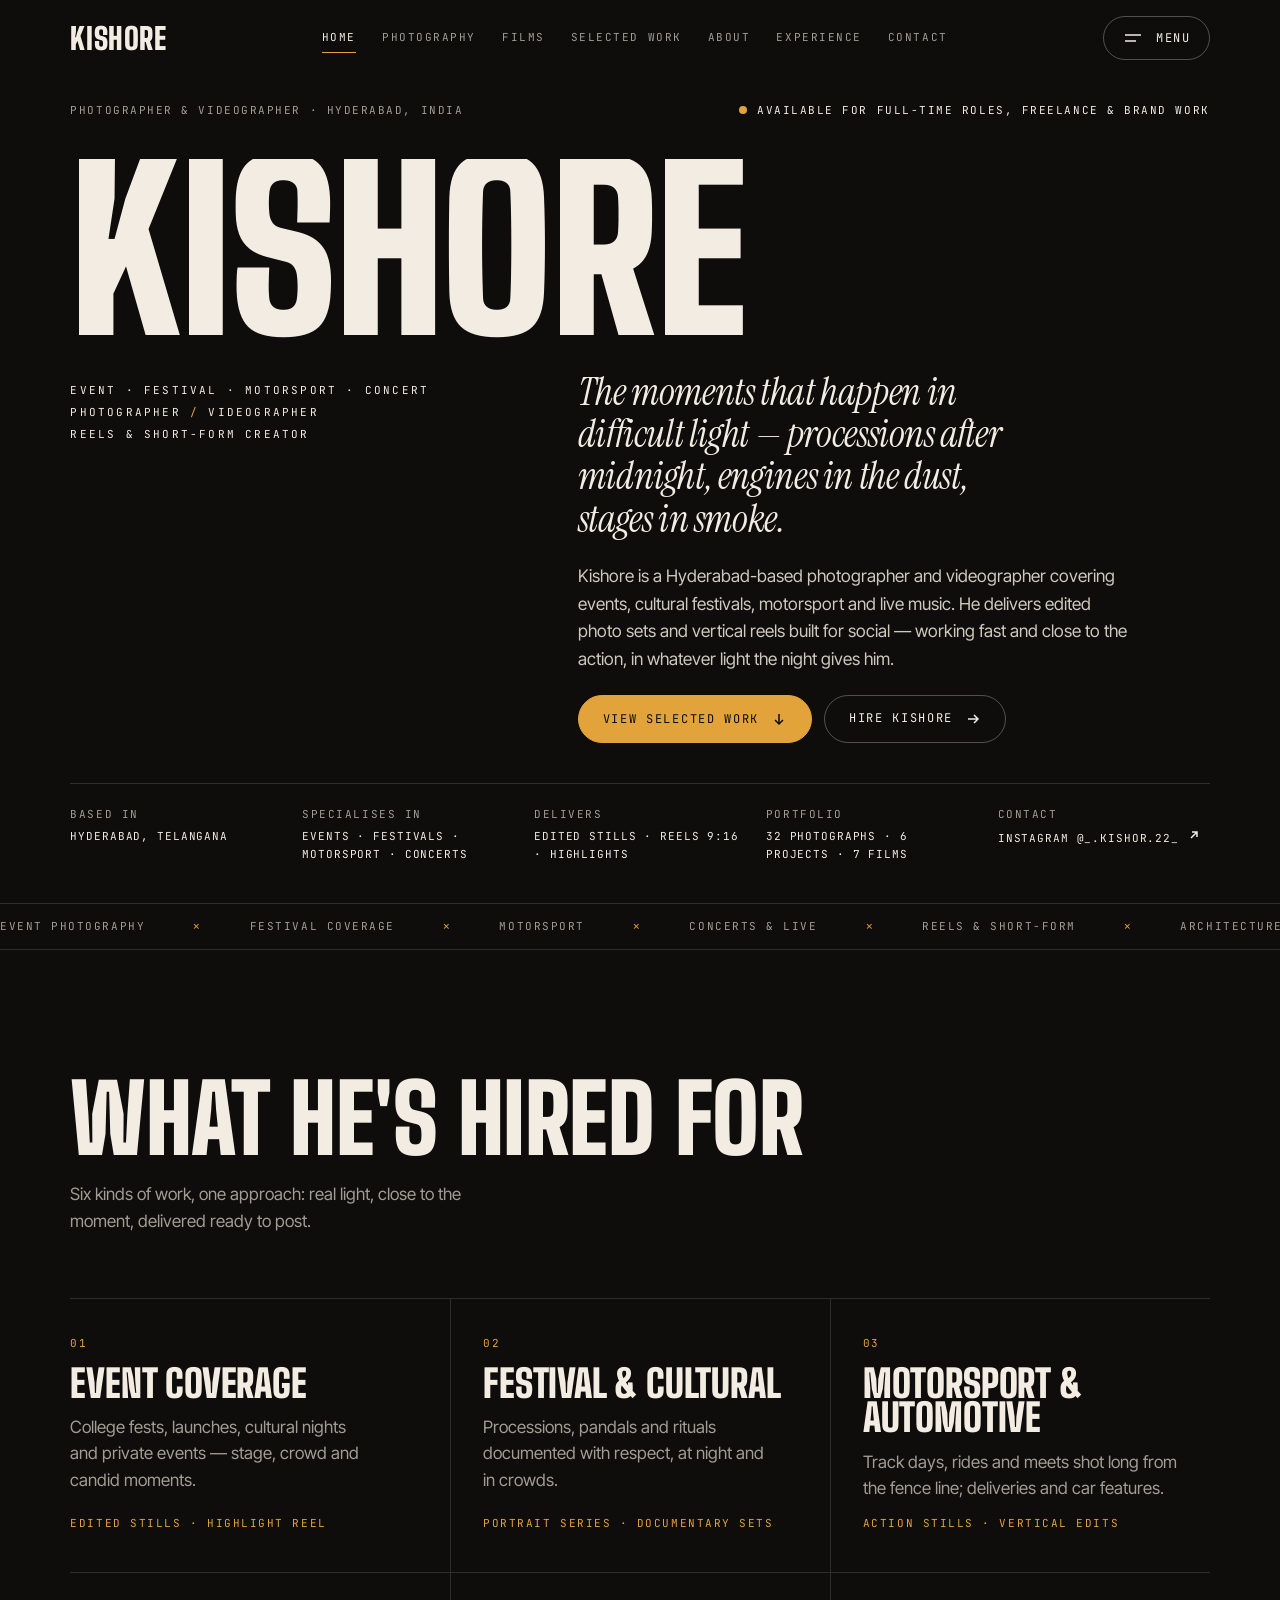
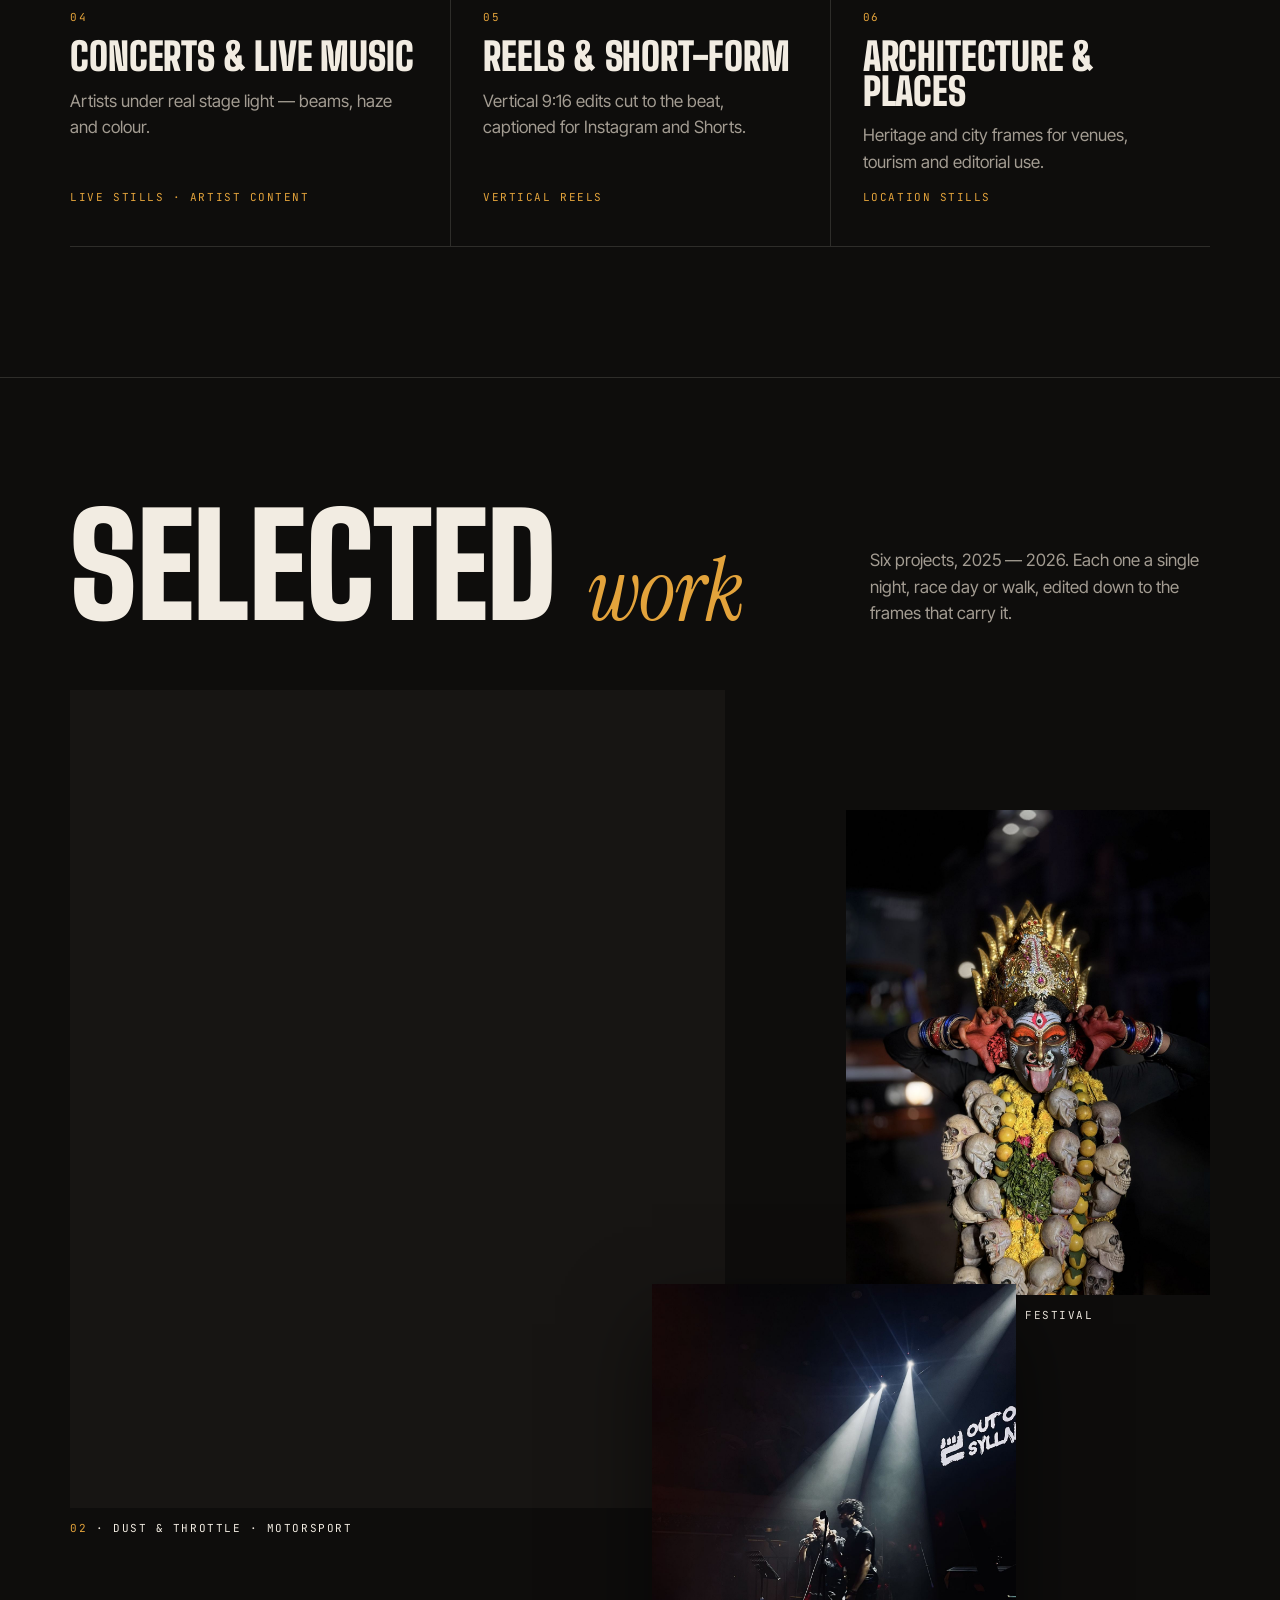
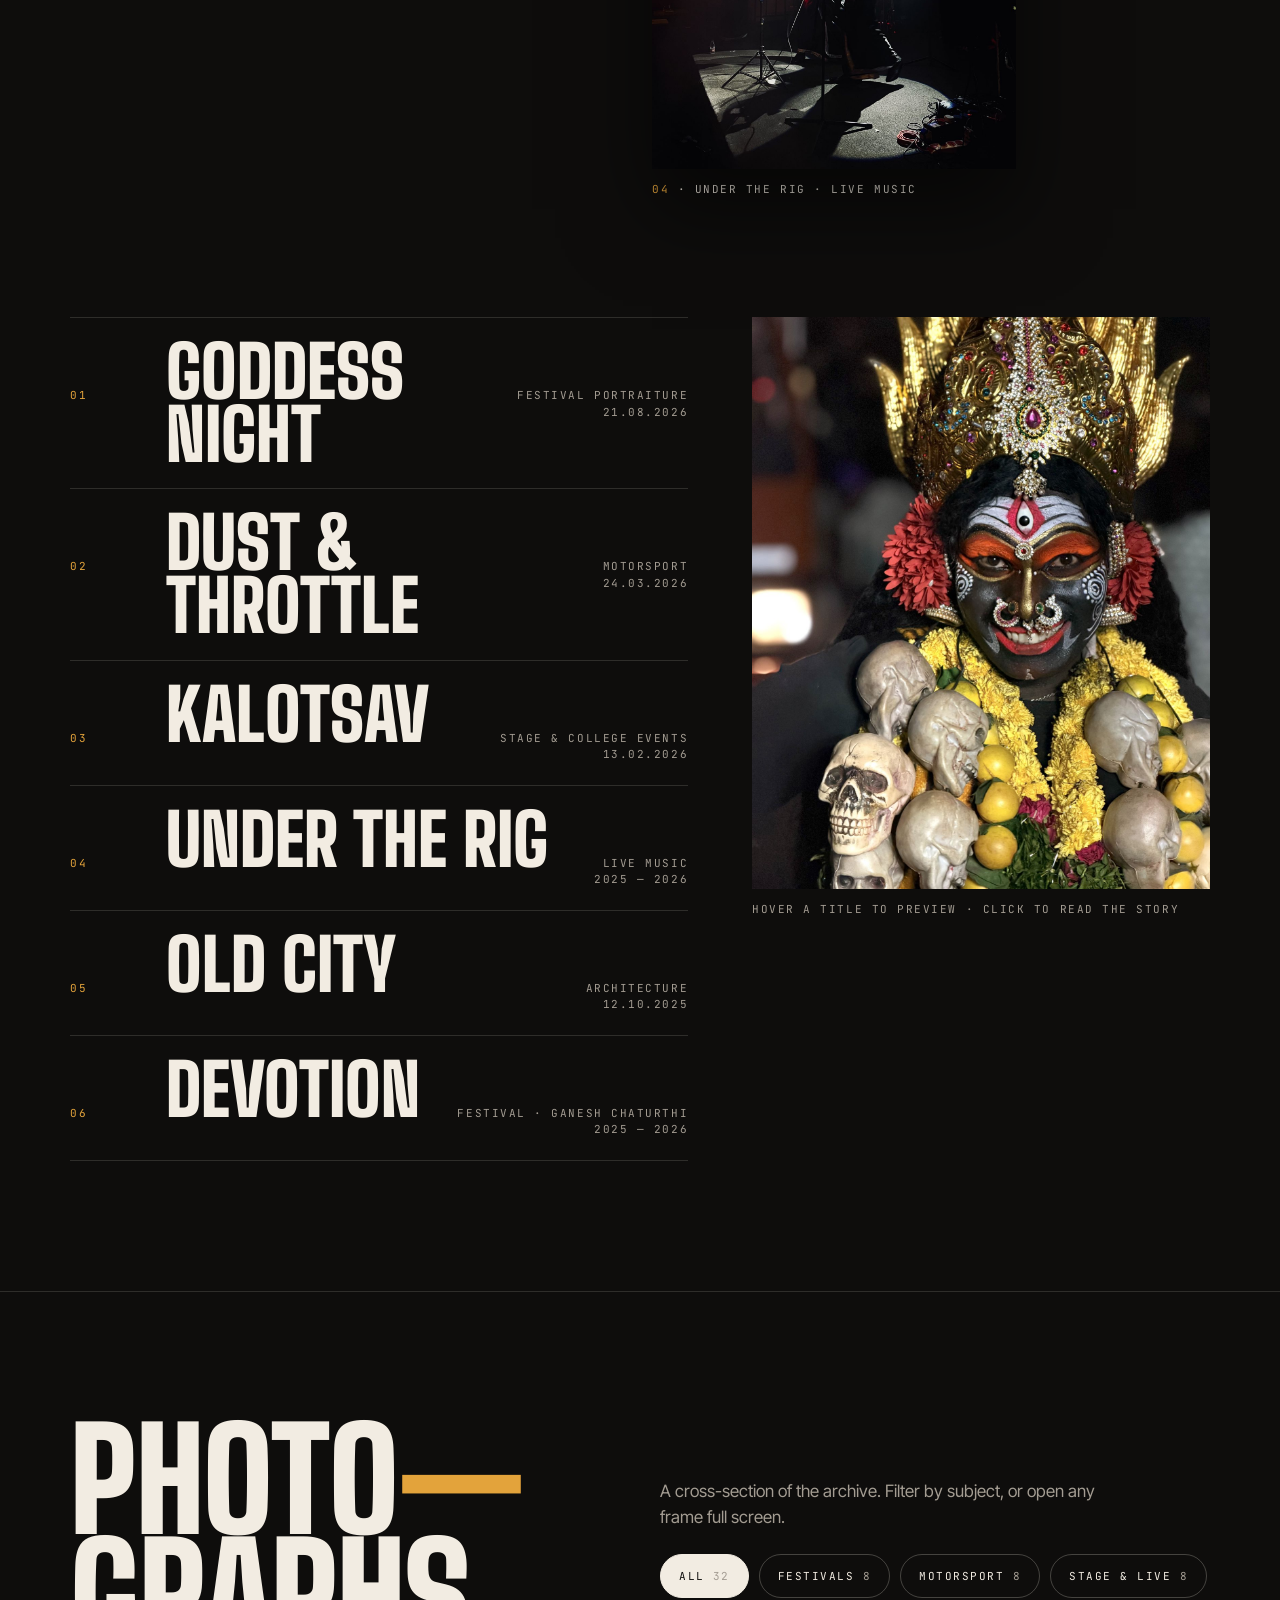
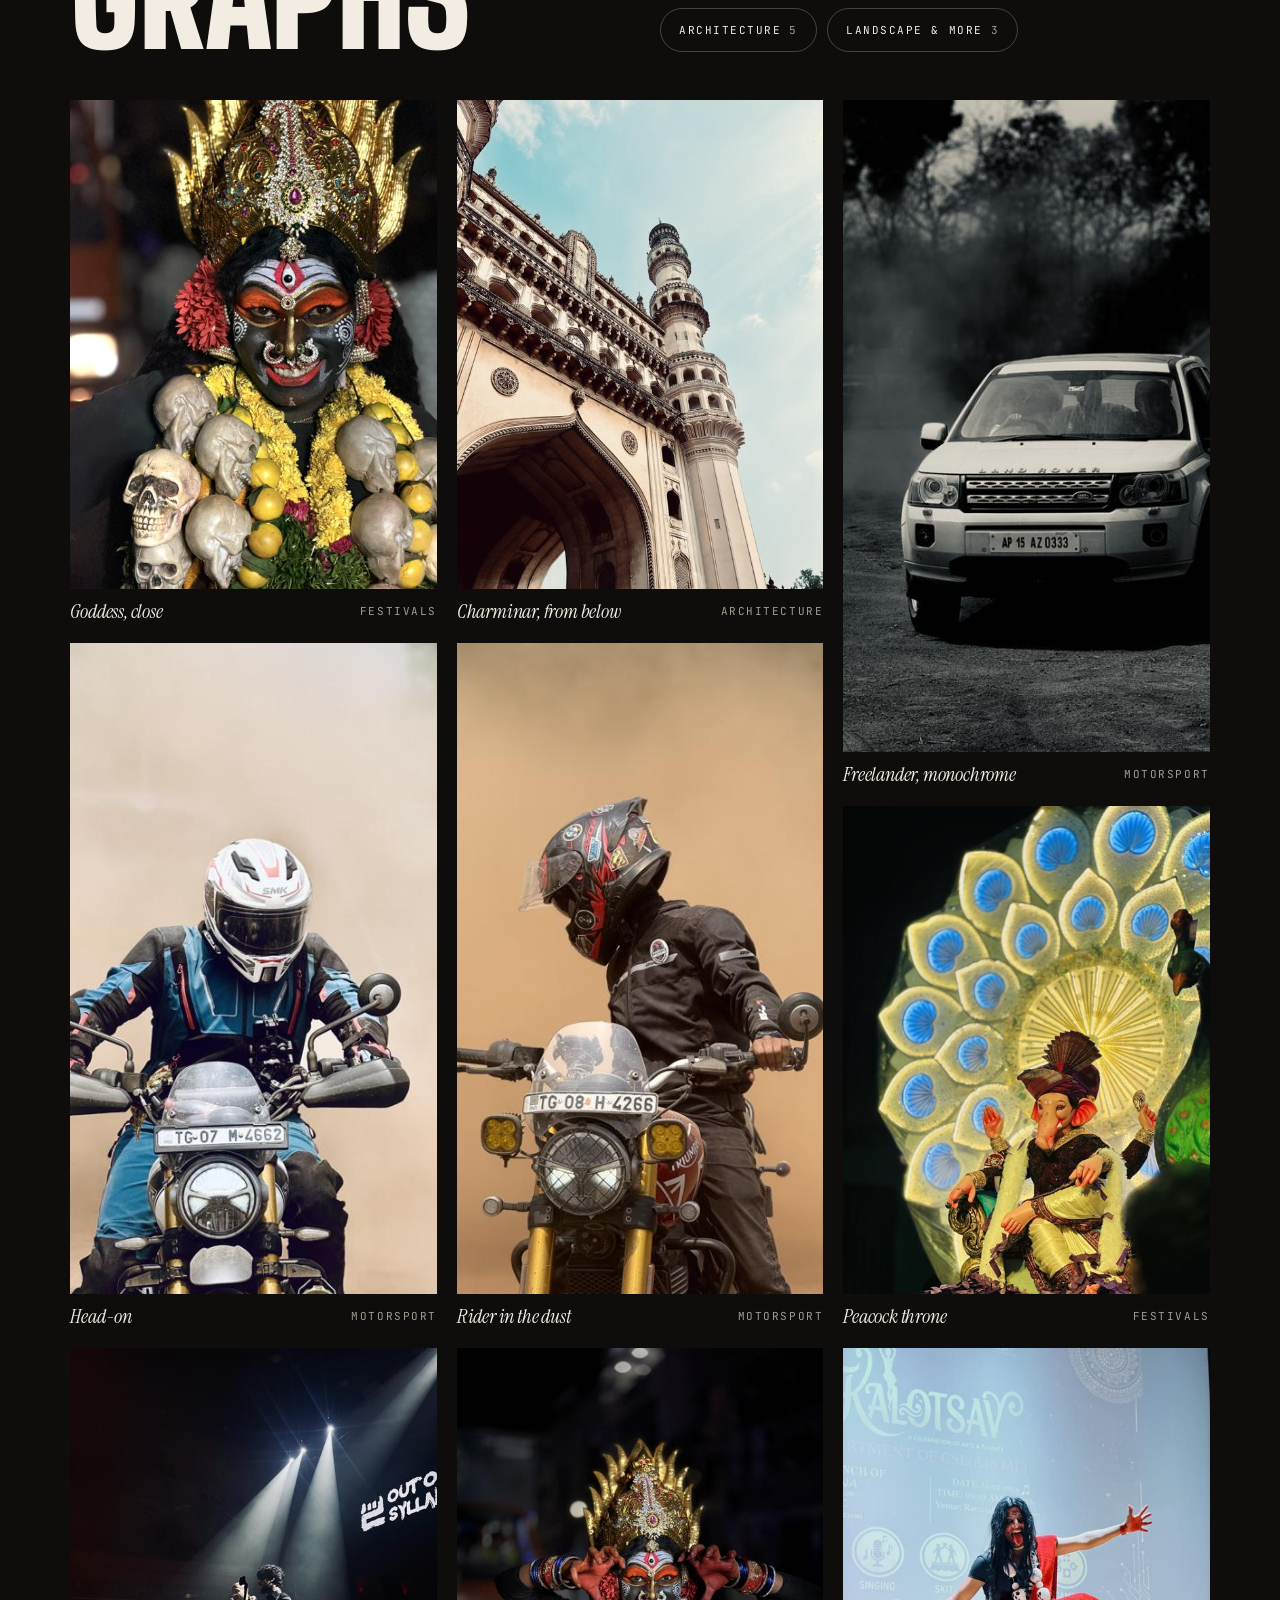
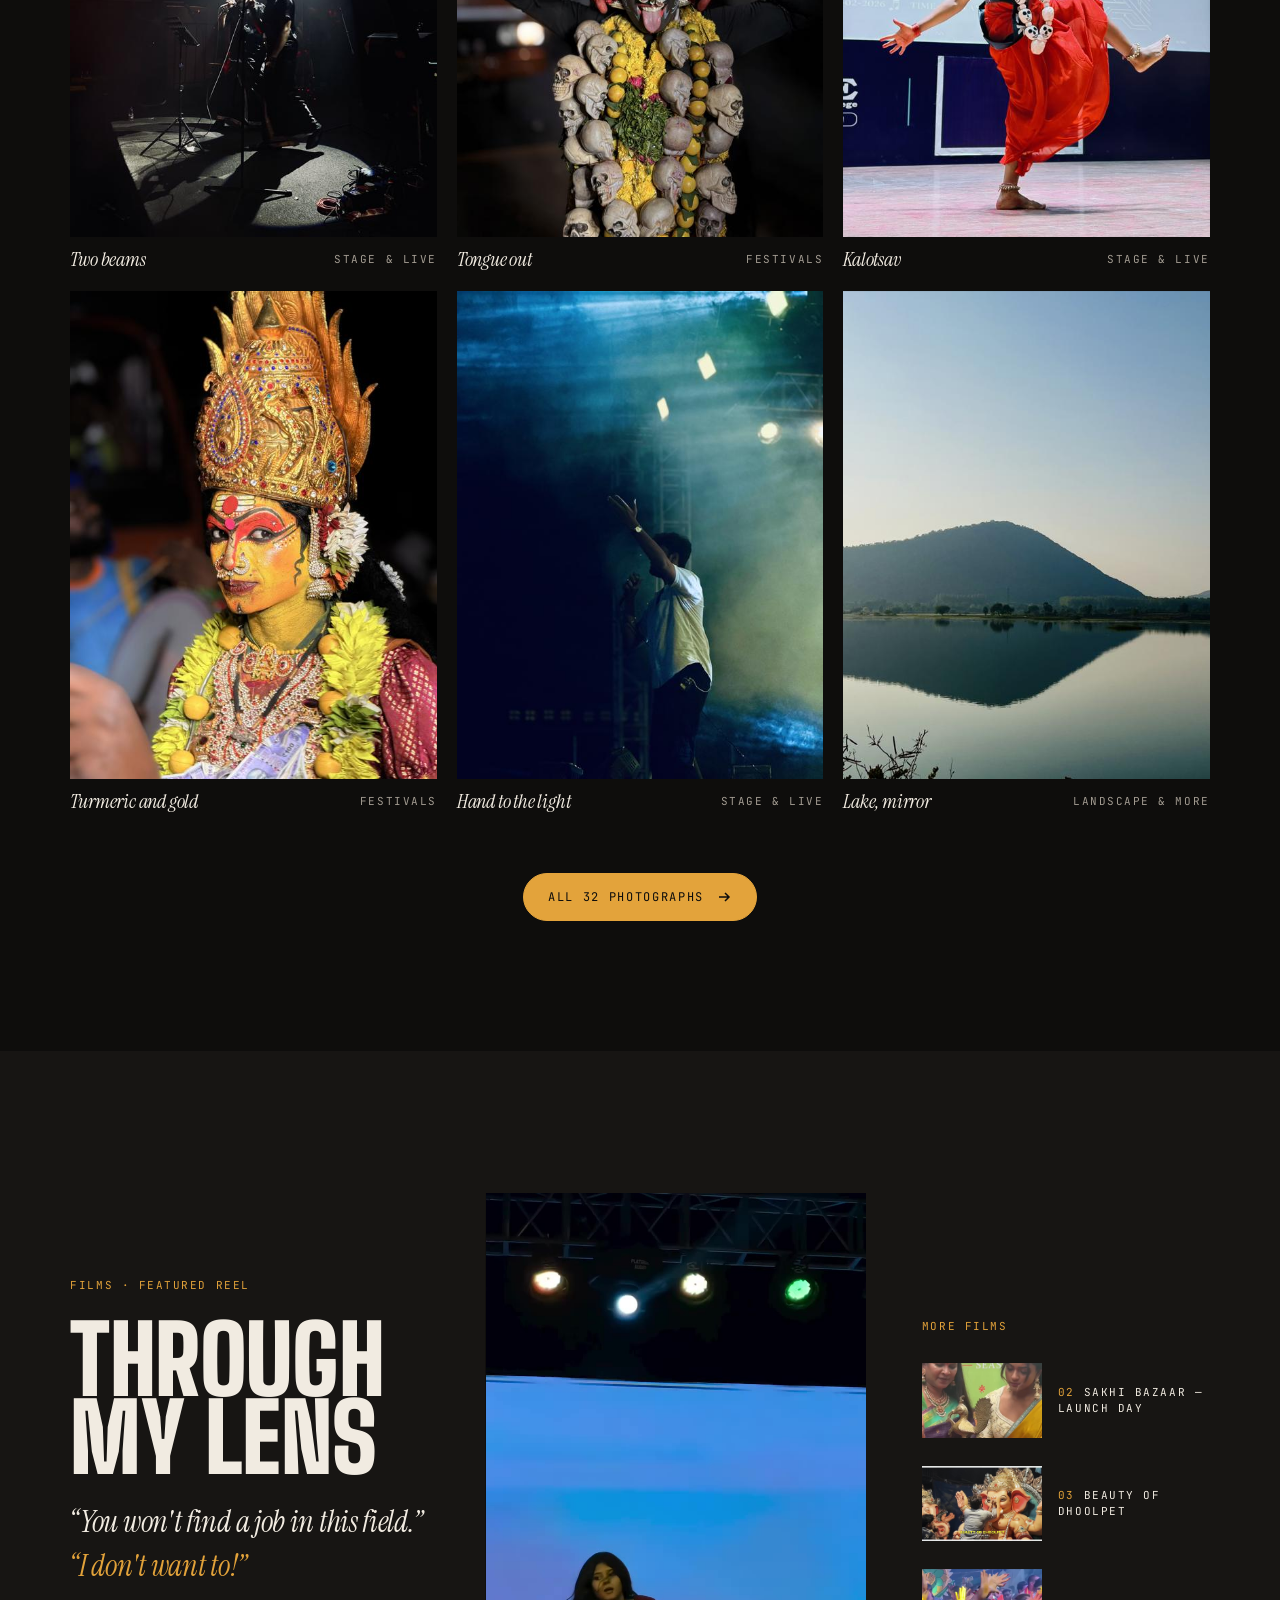
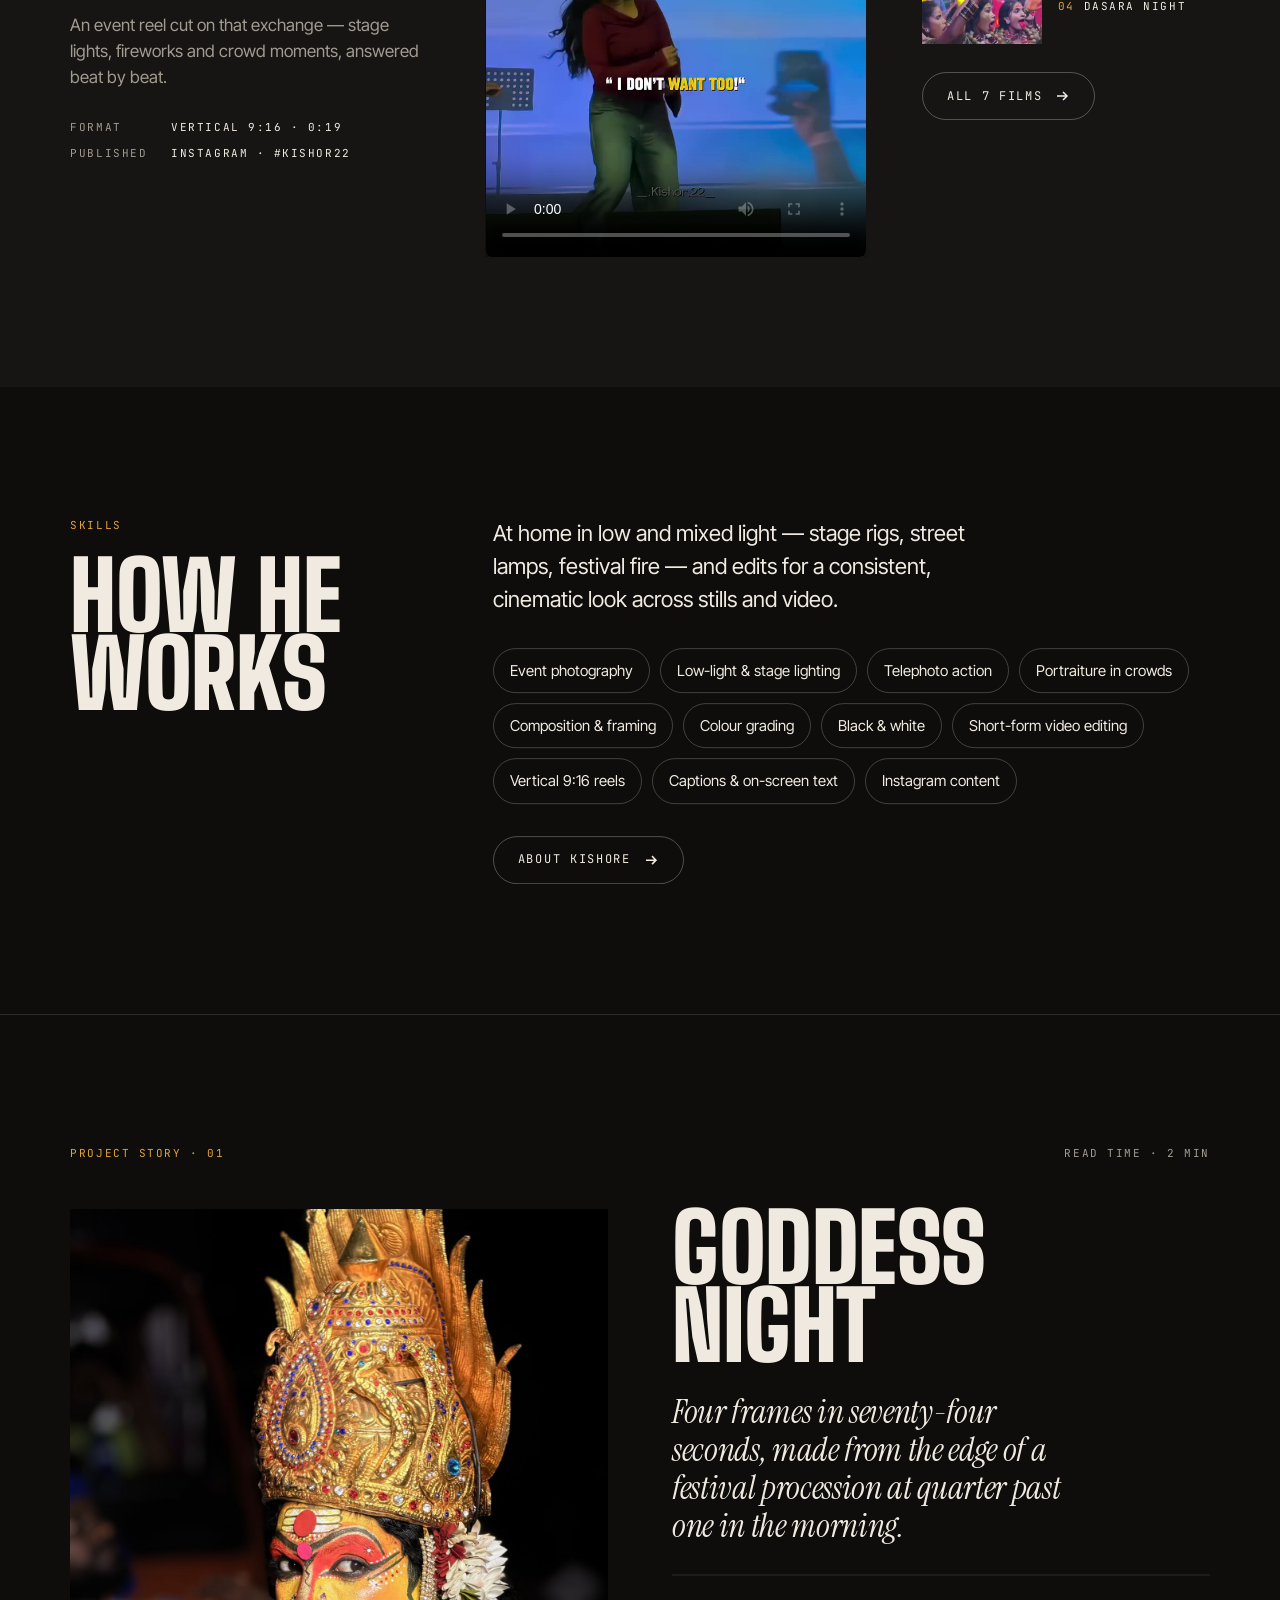
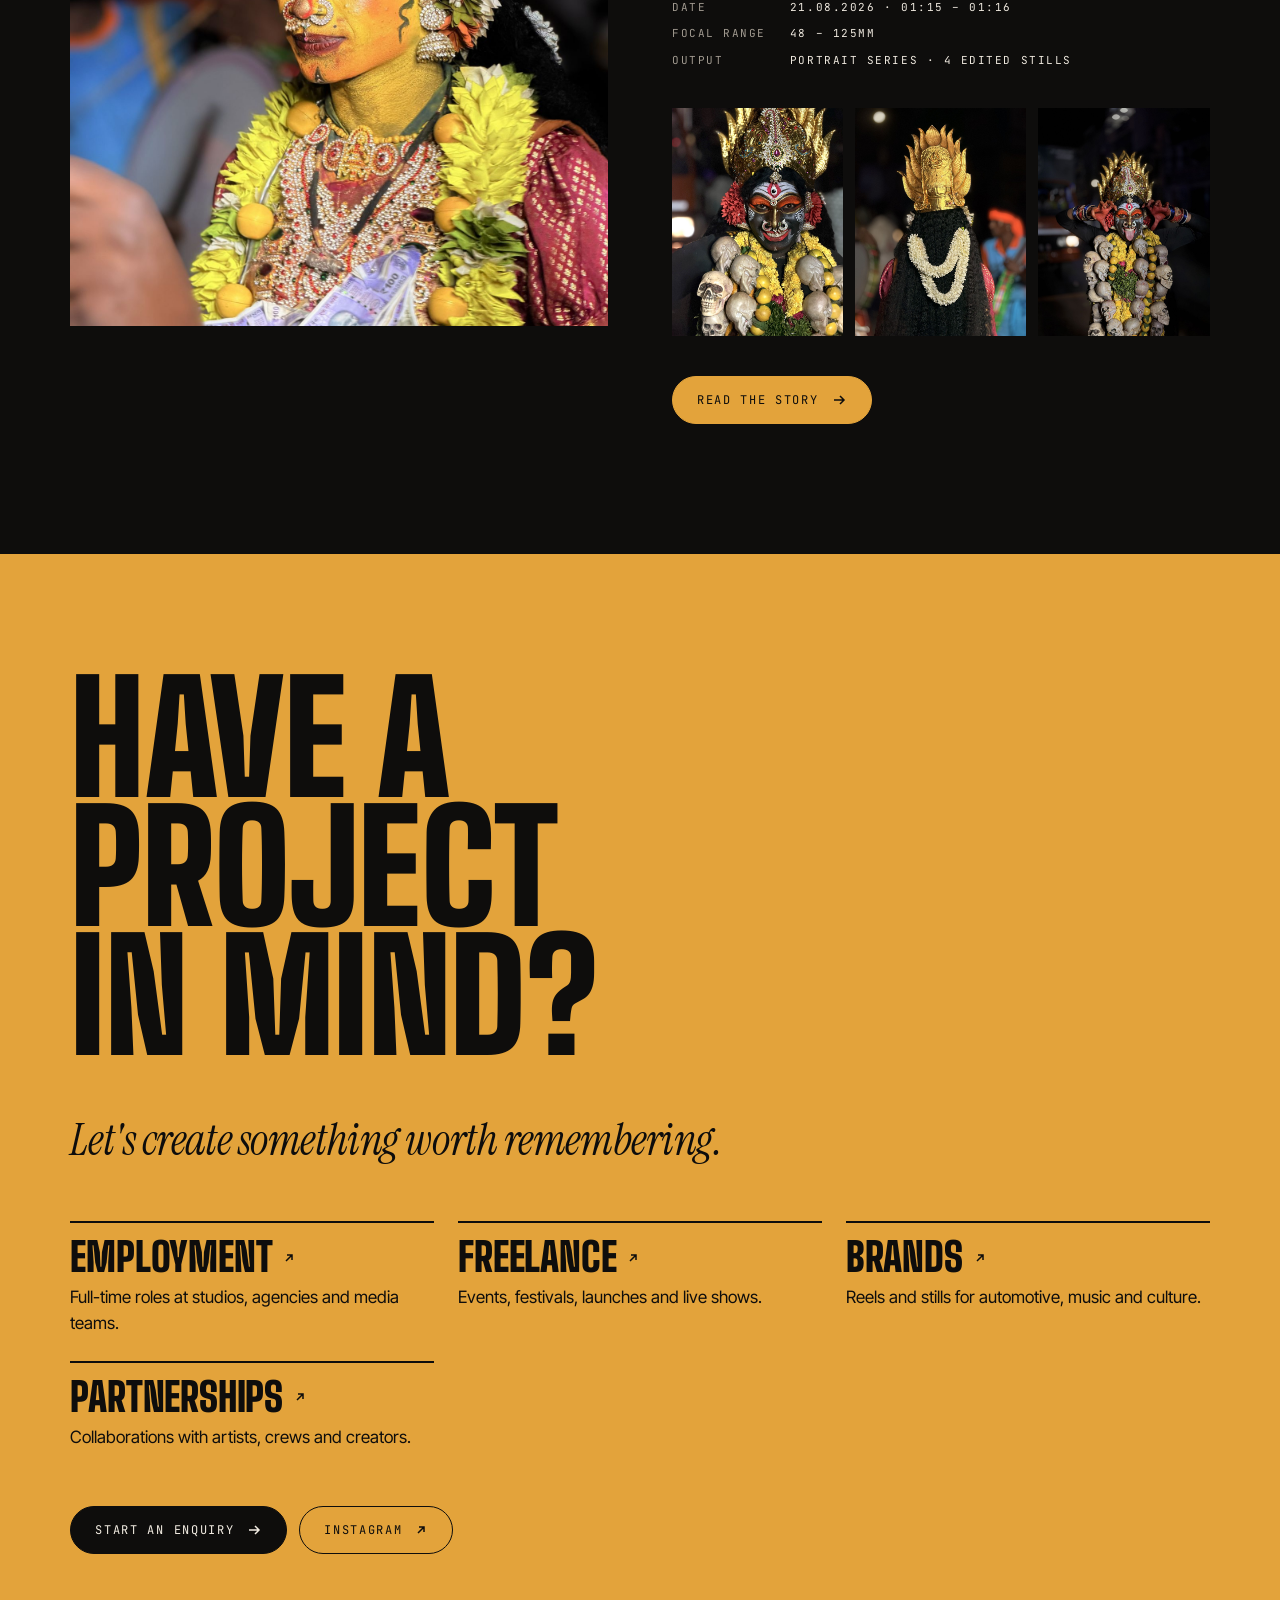
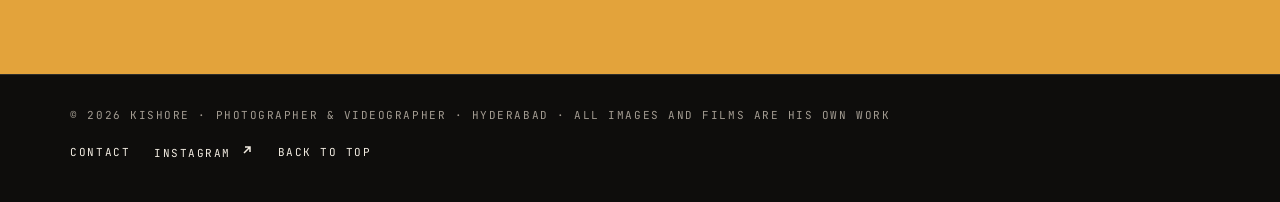
==== index.html @ fca8dc03 "Kishore portfolio site Co-Authored-By: Claude Opus 5.5 <noreply@anthropic.com> Claude-Session: https" ====
<!DOCTYPE html>
<html lang="en">
<head>
<meta charset="utf-8">
<meta name="viewport" content="width=device-width, initial-scale=1">
<title>Kishore — Photographer &amp; Videographer, Hyderabad</title>
<meta name="description" content="Kishore — Hyderabad-based photographer and videographer. Event, festival, motorsport and concert photography; reels and short-form video. Available for full-time roles, freelance and brand work.">
<meta name="keywords" content="Kishore, photographer, videographer, Hyderabad, event photographer, festival photography, motorsport photography, concert photography, reels, short-form video, freelance photographer">
<meta property="og:type" content="profile"><meta property="og:title" content="Kishore — Photographer &amp; Videographer"><meta property="og:description" content="Kishore — Hyderabad-based photographer and videographer. Event, festival, motorsport and concert photography; reels and short-form video. Available for full-time roles, freelance and brand work."><meta property="og:image" content="img/k7871.jpg">
<meta name="theme-color" content="#0E0D0C">
<script type="application/ld+json">{"@context": "https://schema.org", "@type": "Person", "name": "Kishore", "jobTitle": "Photographer and Videographer", "description": "Hyderabad-based photographer and videographer covering events, cultural festivals, motorsport and live music; edited photo sets and vertical reels.", "address": {"@type": "PostalAddress", "addressLocality": "Hyderabad", "addressRegion": "Telangana", "addressCountry": "IN"}, "knowsAbout": ["Event photography", "Festival photography", "Motorsport photography", "Concert photography", "Architectural photography", "Videography", "Instagram Reels", "Colour grading"], "sameAs": ["https://www.instagram.com/_.kishor.22_/"]}</script>
<link rel="preconnect" href="https://fonts.googleapis.com">
<link rel="preconnect" href="https://fonts.gstatic.com" crossorigin>
<link rel="stylesheet" href="https://fonts.googleapis.com/css2?family=Big+Shoulders+Display:wght@600;800;900&family=Instrument+Serif:ital@0;1&family=Inter+Tight:wght@400;500;600&family=JetBrains+Mono:wght@400;500&display=swap">
<link rel="stylesheet" href="css/site.css">
</head>
<body>
<div class="k" id="top">
<a class="skip" href="#main">Skip to content</a>
<header class="hdr"><div class="hdr-in">
<a href="#home" aria-label="Kishore, home" class="brand"><span class="d">Kishore</span></a>
<nav class="nav" aria-label="Primary"><a href="#home" data-nav="home">Home</a><a href="#photography" data-nav="photography">Photography</a><a href="#films" data-nav="films">Films</a><a href="#selected-work" data-nav="selected-work">Selected Work</a><a href="#about" data-nav="about">About</a><a href="#experience" data-nav="experience">Experience</a><a href="#contact" data-nav="contact">Contact</a></nav>
<button type="button" class="btn menu-btn" aria-expanded="false" aria-controls="site-menu"><svg aria-hidden="true" width="22" height="22" viewBox="0 0 22 22" fill="none" stroke="currentColor" stroke-width="1.5"><path d="M3 8h16M3 14h11"></path></svg><span>Menu</span></button>
</div><div class="prog" id="prog"></div></header>
<div id="site-menu" class="menu" role="dialog" aria-modal="true" aria-label="Site menu" hidden>
<div class="menu-l">
<div class="menu-top"><span class="d" style="font-size: 30px">Kishore</span><button type="button" class="iconbtn" id="menu-close" aria-label="Close menu"><svg aria-hidden="true" width="20" height="20" viewBox="0 0 20 20" fill="none" stroke="currentColor" stroke-width="1.5"><path d="M4 4l12 12M16 4L4 16"></path></svg></button></div>
<nav aria-label="Menu" class="menu-links"><a class="big" href="#home"><span class="n">01</span>Home</a><a class="big" href="#photography"><span class="n">02</span>Photography</a><a class="big" href="#films"><span class="n">03</span>Films</a><a class="big" href="#selected-work"><span class="n">04</span>Selected Work</a><a class="big" href="#about"><span class="n">05</span>About</a><a class="big" href="#experience"><span class="n">06</span>Experience</a><a class="big" href="#contact"><span class="n">07</span>Contact</a></nav>
<div class="m mute menu-foot"><a href="https://www.instagram.com/_.kishor.22_/" target="_blank" rel="noopener">Instagram <span class="acc">@_.kishor.22_</span></a><span>Hyderabad · Available for full-time, freelance &amp; brand work</span></div>
</div>
<div class="frame hide-sm menu-img"><img src="img/k6211.jpg" alt=""><div class="m">Dust &amp; Throttle — 24.03.2026</div></div>
</div>
<main id="main" tabindex="-1"><div class="view" data-view="home" data-title="Kishore — Photographer &amp; Videographer, Hyderabad">
<section class="wrap hero" aria-labelledby="hero-name">
<div class="hero-top m" data-in><span class="mute">Photographer &amp; Videographer · Hyderabad, India</span><span class="avail"><i aria-hidden="true"></i>Available for full-time roles, freelance &amp; brand work</span></div>
<div class="hero-body">
<h1 id="hero-name" class="d name"><span class="ln"><span data-rise>Kishore</span></span><span class="visually-hidden"> — Photographer and Videographer</span></h1>
<div class="hero-grid">
<p class="m roles" data-in><span>Event · Festival · Motorsport · Concert</span><span>Photographer <span class="acc" style="display: inline">/</span> Videographer</span><span>Reels &amp; short-form creator</span></p>
<div class="hero-about" data-in>
<p class="s hero-line">The moments that happen in difficult light — processions after midnight, engines in the dust, stages in smoke.</p>
<p class="hero-p">Kishore is a Hyderabad-based photographer and videographer covering events, cultural festivals, motorsport and live music. He delivers edited photo sets and vertical reels built for social — working fast and close to the action, in whatever light the night gives him.</p>
<div class="btns"><button type="button" class="btn solid" data-scroll="#work">View selected work <svg aria-hidden="true" width="16" height="16" viewBox="0 0 16 16" fill="none" stroke="currentColor" stroke-width="1.5"><path d="M8 3v10M4 9l4 4 4-4"></path></svg></button><a class="btn" href="#contact">Hire Kishore <svg aria-hidden="true" width="16" height="16" viewBox="0 0 16 16" fill="none" stroke="currentColor" stroke-width="1.5"><path d="M3 8h10M9 4l4 4-4 4"></path></svg></a></div>
</div>
</div>
</div>
<dl class="glance m" data-in aria-label="At a glance">
<div><dt class="mute">Based in</dt><dd>Hyderabad, Telangana</dd></div>
<div><dt class="mute">Specialises in</dt><dd>Events · Festivals · Motorsport · Concerts</dd></div>
<div><dt class="mute">Delivers</dt><dd>Edited stills · Reels 9:16 · Highlights</dd></div>
<div><dt class="mute">Portfolio</dt><dd>32 photographs · 6 projects · 7 films</dd></div>
<div><dt class="mute">Contact</dt><dd><a href="https://www.instagram.com/_.kishor.22_/" target="_blank" rel="noopener">Instagram @_.kishor.22_ <svg aria-hidden="true" width="14" height="14" viewBox="0 0 14 14" fill="none" stroke="currentColor" stroke-width="1.5"><path d="M4 10l6-6M5 4h5v5"></path></svg></a></dd></div>
</dl>
</section>
<div class="marquee" aria-hidden="true"><div class="marq m mute"><span>Event photography</span><span class="acc">✕</span><span>Festival coverage</span><span class="acc">✕</span><span>Motorsport</span><span class="acc">✕</span><span>Concerts &amp; live</span><span class="acc">✕</span><span>Reels &amp; short-form</span><span class="acc">✕</span><span>Architecture</span><span class="acc">✕</span><span>Event photography</span><span class="acc">✕</span><span>Festival coverage</span><span class="acc">✕</span><span>Motorsport</span><span class="acc">✕</span><span>Concerts &amp; live</span><span class="acc">✕</span><span>Reels &amp; short-form</span><span class="acc">✕</span><span>Architecture</span><span class="acc">✕</span></div></div>

<section class="wrap sec" aria-labelledby="svc-h">
<div class="sec-head"><h2 id="svc-h" class="d xl3" data-reveal>What he's hired for</h2><p class="mute" style="max-width: 40ch" data-reveal>Six kinds of work, one approach: real light, close to the moment, delivered ready to post.</p></div>
<div class="svc-grid"><article class="svc" data-reveal><span class="m acc">01</span><h3 class="d">Event coverage</h3><p class="mute">College fests, launches, cultural nights and private events — stage, crowd and candid moments.</p><span class="m">Edited stills · highlight reel</span></article><article class="svc" data-reveal><span class="m acc">02</span><h3 class="d">Festival &amp; cultural</h3><p class="mute">Processions, pandals and rituals documented with respect, at night and in crowds.</p><span class="m">Portrait series · documentary sets</span></article><article class="svc" data-reveal><span class="m acc">03</span><h3 class="d">Motorsport &amp; automotive</h3><p class="mute">Track days, rides and meets shot long from the fence line; deliveries and car features.</p><span class="m">Action stills · vertical edits</span></article><article class="svc" data-reveal><span class="m acc">04</span><h3 class="d">Concerts &amp; live music</h3><p class="mute">Artists under real stage light — beams, haze and colour.</p><span class="m">Live stills · artist content</span></article><article class="svc" data-reveal><span class="m acc">05</span><h3 class="d">Reels &amp; short-form</h3><p class="mute">Vertical 9:16 edits cut to the beat, captioned for Instagram and Shorts.</p><span class="m">Vertical reels</span></article><article class="svc" data-reveal><span class="m acc">06</span><h3 class="d">Architecture &amp; places</h3><p class="mute">Heritage and city frames for venues, tourism and editorial use.</p><span class="m">Location stills</span></article></div>
</section>

<section id="work" class="wrap sec bordered" aria-labelledby="work-h">
<div class="sec-head"><h2 id="work-h" class="d xl2" data-reveal>Selected <span class="s acc sub">work</span></h2><p class="mute" style="max-width: 34ch" data-reveal>Six projects, 2025 — 2026. Each one a single night, race day or walk, edited down to the frames that carry it.</p></div>
<div class="collage">
<a href="#dust-and-throttle" class="c1 hov"><div class="frame par" style="aspect-ratio: 4 / 5" data-curtain><img src="img/k6206.jpg" alt="Rider in a white helmet and blue jacket on a scrambler, facing camera through dust" loading="lazy" decoding="async"></div><span class="m"><span class="acc">02</span> · Dust &amp; Throttle · Motorsport</span></a>
<a href="#goddess-night" class="c2 hov"><div class="frame par" style="aspect-ratio: 3 / 4" data-curtain><img src="img/k7880.jpg" alt="Performer as the goddess Kali with tongue out and a garland of skulls" loading="lazy" decoding="async"></div><span class="m"><span class="acc">01</span> · Goddess Night · Festival</span></a>
<a href="#under-the-rig" class="c3 hov"><div class="frame shadow" style="aspect-ratio: 3 / 4" data-curtain><img src="img/k4925.jpg" alt="Singer on a dark stage lit by two spotlight beams" loading="lazy" decoding="async"></div><span class="m"><span class="acc">04</span> · Under the Rig · Live music</span></a>
</div>
<div class="list-wrap">
<nav aria-label="Projects" class="plist"><a class="row" href="#goddess-night" data-prev="0">
<span class="m acc">01</span>
<span class="rt"><span class="t">Goddess Night</span><span class="frame only-sm" style="aspect-ratio: 16 / 10"><img src="thumb/k7871.jpg" alt="" loading="lazy"></span></span>
<span class="meta m mute">Festival portraiture<br>21.08.2026</span></a><a class="row" href="#dust-and-throttle" data-prev="1">
<span class="m acc">02</span>
<span class="rt"><span class="t">Dust &amp; Throttle</span><span class="frame only-sm" style="aspect-ratio: 16 / 10"><img src="thumb/k6206.jpg" alt="" loading="lazy"></span></span>
<span class="meta m mute">Motorsport<br>24.03.2026</span></a><a class="row" href="#kalotsav" data-prev="2">
<span class="m acc">03</span>
<span class="rt"><span class="t">Kalotsav</span><span class="frame only-sm" style="aspect-ratio: 16 / 10"><img src="thumb/k4774.jpg" alt="" loading="lazy"></span></span>
<span class="meta m mute">Stage &amp; college events<br>13.02.2026</span></a><a class="row" href="#under-the-rig" data-prev="3">
<span class="m acc">04</span>
<span class="rt"><span class="t">Under the Rig</span><span class="frame only-sm" style="aspect-ratio: 16 / 10"><img src="thumb/k4925.jpg" alt="" loading="lazy"></span></span>
<span class="meta m mute">Live music<br>2025 — 2026</span></a><a class="row" href="#old-city" data-prev="4">
<span class="m acc">05</span>
<span class="rt"><span class="t">Old City</span><span class="frame only-sm" style="aspect-ratio: 16 / 10"><img src="thumb/fsb.jpg" alt="" loading="lazy"></span></span>
<span class="meta m mute">Architecture<br>12.10.2025</span></a><a class="row" href="#devotion" data-prev="5">
<span class="m acc">06</span>
<span class="rt"><span class="t">Devotion</span><span class="frame only-sm" style="aspect-ratio: 16 / 10"><img src="thumb/k2149.jpg" alt="" loading="lazy"></span></span>
<span class="meta m mute">Festival · Ganesh Chaturthi<br>2025 — 2026</span></a><hr class="rule"></nav>
<div class="hide-sm preview"><div class="pvbox"><div class="frame pv on" data-pv="0"><img src="img/k7871.jpg" alt=""></div><div class="frame pv" data-pv="1"><img src="img/k6206.jpg" alt=""></div><div class="frame pv" data-pv="2"><img src="img/k4774.jpg" alt=""></div><div class="frame pv" data-pv="3"><img src="img/k4925.jpg" alt=""></div><div class="frame pv" data-pv="4"><img src="img/fsb.jpg" alt=""></div><div class="frame pv" data-pv="5"><img src="img/k2149.jpg" alt=""></div></div><p class="m mute">Hover a title to preview · Click to read the story</p></div>
</div>
</section>

<section class="sec bordered" aria-labelledby="ph-h"><div class="wrap">
<div class="split-head"><h2 id="ph-h" class="d xl2" data-reveal>Photo<span class="acc">—</span><br>graphs</h2>
<div class="col" data-reveal><p class="mute" style="max-width: 44ch">A cross-section of the archive. Filter by subject, or open any frame full screen.</p><div class="chips" role="group" aria-label="Filter photographs by category" data-scope="home"><button type="button" class="chip" data-f="all" aria-pressed="true">All<span class="mute">32</span></button><button type="button" class="chip" data-f="festivals" aria-pressed="false">Festivals<span class="mute">8</span></button><button type="button" class="chip" data-f="motorsport" aria-pressed="false">Motorsport<span class="mute">8</span></button><button type="button" class="chip" data-f="stage" aria-pressed="false">Stage &amp; live<span class="mute">8</span></button><button type="button" class="chip" data-f="architecture" aria-pressed="false">Architecture<span class="mute">5</span></button><button type="button" class="chip" data-f="quiet" aria-pressed="false">Landscape &amp; more<span class="mute">3</span></button></div></div></div>
<div class="masonry"><button type="button" class="tile hov" data-cat="festivals" data-k="k7871" aria-label="View Goddess, close full screen">
<div class="frame"><img src="thumb/k7871.jpg" alt="Festival performer in black and white face paint, gold crown and lemon garland, at night" width="4284" height="5712" loading="lazy" decoding="async"></div>
<div class="cap"><span class="s">Goddess, close</span><span class="m mute">Festivals</span></div></button><button type="button" class="tile hov" data-cat="motorsport" data-k="k6206" aria-label="View Head-on full screen">
<div class="frame"><img src="thumb/k6206.jpg" alt="Rider in a white helmet and blue jacket on a scrambler, facing camera through dust" width="2268" height="4032" loading="lazy" decoding="async"></div>
<div class="cap"><span class="s">Head-on</span><span class="m mute">Motorsport</span></div></button><button type="button" class="tile hov" data-cat="stage" data-k="k4925" aria-label="View Two beams full screen">
<div class="frame"><img src="thumb/k4925.jpg" alt="Singer on a dark stage lit by two spotlight beams" width="3024" height="4032" loading="lazy" decoding="async"></div>
<div class="cap"><span class="s">Two beams</span><span class="m mute">Stage & live</span></div></button><button type="button" class="tile hov" data-cat="festivals" data-k="k7855" aria-label="View Turmeric and gold full screen">
<div class="frame"><img src="thumb/k7855.jpg" alt="Performer with yellow face paint and a jewelled gold crown looking into the lens" width="4284" height="5712" loading="lazy" decoding="async"></div>
<div class="cap"><span class="s">Turmeric and gold</span><span class="m mute">Festivals</span></div></button><button type="button" class="tile hov" data-cat="architecture" data-k="fsb" aria-label="View Charminar, from below full screen">
<div class="frame"><img src="thumb/fsb.jpg" alt="Charminar arch and minaret photographed upward against a pale sky" width="3024" height="4032" loading="lazy" decoding="async"></div>
<div class="cap"><span class="s">Charminar, from below</span><span class="m mute">Architecture</span></div></button><button type="button" class="tile hov" data-cat="motorsport" data-k="k6211" aria-label="View Rider in the dust full screen">
<div class="frame"><img src="thumb/k6211.jpg" alt="Rider in a black helmet looking down at his motorcycle in amber dust" width="2268" height="4032" loading="lazy" decoding="async"></div>
<div class="cap"><span class="s">Rider in the dust</span><span class="m mute">Motorsport</span></div></button><button type="button" class="tile hov" data-cat="festivals" data-k="k7880" aria-label="View Tongue out full screen">
<div class="frame"><img src="thumb/k7880.jpg" alt="Performer as the goddess Kali with tongue out and a garland of skulls" width="3024" height="4032" loading="lazy" decoding="async"></div>
<div class="cap"><span class="s">Tongue out</span><span class="m mute">Festivals</span></div></button><button type="button" class="tile hov" data-cat="stage" data-k="k9567" aria-label="View Hand to the light full screen">
<div class="frame"><img src="thumb/k9567.jpg" alt="Performer reaching up into teal stage haze" width="3024" height="4032" loading="lazy" decoding="async"></div>
<div class="cap"><span class="s">Hand to the light</span><span class="m mute">Stage & live</span></div></button><button type="button" class="tile hov" data-cat="motorsport" data-k="k6263" aria-label="View Freelander, monochrome full screen">
<div class="frame"><img src="thumb/k6263.jpg" alt="Black and white photo of a white Land Rover on a dirt track" width="2268" height="4032" loading="lazy" decoding="async"></div>
<div class="cap"><span class="s">Freelander, monochrome</span><span class="m mute">Motorsport</span></div></button><button type="button" class="tile hov" data-cat="festivals" data-k="k2149" aria-label="View Peacock throne full screen">
<div class="frame"><img src="thumb/k2149.jpg" alt="Ganesh idol seated before an illuminated peacock-feather backdrop" width="3024" height="4032" loading="lazy" decoding="async"></div>
<div class="cap"><span class="s">Peacock throne</span><span class="m mute">Festivals</span></div></button><button type="button" class="tile hov" data-cat="stage" data-k="k4774" aria-label="View Kalotsav full screen">
<div class="frame"><img src="thumb/k4774.jpg" alt="Dancer in red mid-leap on the Kalotsav stage" width="3024" height="4032" loading="lazy" decoding="async"></div>
<div class="cap"><span class="s">Kalotsav</span><span class="m mute">Stage & live</span></div></button><button type="button" class="tile hov" data-cat="quiet" data-k="k7555" aria-label="View Lake, mirror full screen">
<div class="frame"><img src="thumb/k7555.jpg" alt="A hill reflected in a still lake at dusk" width="3024" height="4032" loading="lazy" decoding="async"></div>
<div class="cap"><span class="s">Lake, mirror</span><span class="m mute">Landscape & more</span></div></button></div>
<div class="center"><a class="btn solid" href="#photography">All 32 photographs <svg aria-hidden="true" width="16" height="16" viewBox="0 0 16 16" fill="none" stroke="currentColor" stroke-width="1.5"><path d="M3 8h10M9 4l4 4-4 4"></path></svg></a></div>
</div></section>

<section class="sec films-band" aria-labelledby="film-h"><div class="wrap film-grid">
<div class="col" data-reveal>
<span class="m acc">Films · Featured reel</span>
<h2 id="film-h" class="d xl3">Through<br>my lens</h2>
<blockquote class="quote"><p class="s">“You won't find a job in this field.”</p><p class="s acc">“I don't want to!”</p></blockquote>
<p class="mute">An event reel cut on that exchange — stage lights, fireworks and crowd moments, answered beat by beat.</p>
<dl class="m facts"><dt class="mute">Format</dt><dd>Vertical 9:16 · 0:19</dd><dt class="mute">Published</dt><dd>Instagram · #kishor22</dd></dl>
</div>
<div class="frame reel" data-curtain><video src="video/reel.mp4" poster="video/reel_poster.jpg" controls playsinline preload="metadata" aria-label="Through My Lens — event reel, 19 seconds"></video></div>
<div class="col gap16" data-reveal><span class="m acc">More films</span><a class="mini-film hov" href="#films"><div class="frame" style="aspect-ratio: 16 / 10"><img src="video/sakhi-bazaar.jpg" alt="" loading="lazy"></div><span class="m"><span class="acc">02</span> Sakhi Bazaar — Launch Day</span></a><a class="mini-film hov" href="#films"><div class="frame" style="aspect-ratio: 16 / 10"><img src="video/dhoolpet.jpg" alt="" loading="lazy"></div><span class="m"><span class="acc">03</span> Beauty of Dhoolpet</span></a><a class="mini-film hov" href="#films"><div class="frame" style="aspect-ratio: 16 / 10"><img src="video/dasara-night.jpg" alt="" loading="lazy"></div><span class="m"><span class="acc">04</span> Dasara Night</span></a><a class="btn" href="#films" style="align-self: flex-start">All 7 films <svg aria-hidden="true" width="16" height="16" viewBox="0 0 16 16" fill="none" stroke="currentColor" stroke-width="1.5"><path d="M3 8h10M9 4l4 4-4 4"></path></svg></a></div>
</div></section>

<section class="wrap sec" aria-labelledby="sk-h">
<div class="two">
<div class="col gap24"><span class="m acc">Skills</span><h2 id="sk-h" class="d xl3" data-reveal>How he works</h2></div>
<div class="col gap32" data-reveal>
<p class="big-p">At home in low and mixed light — stage rigs, street lamps, festival fire — and edits for a consistent, cinematic look across stills and video.</p>
<ul class="skills"><li>Event photography</li><li>Low-light &amp; stage lighting</li><li>Telephoto action</li><li>Portraiture in crowds</li><li>Composition &amp; framing</li><li>Colour grading</li><li>Black &amp; white</li><li>Short-form video editing</li><li>Vertical 9:16 reels</li><li>Captions &amp; on-screen text</li><li>Instagram content</li></ul>
<a class="btn" href="#about" style="align-self: flex-start">About Kishore <svg aria-hidden="true" width="16" height="16" viewBox="0 0 16 16" fill="none" stroke="currentColor" stroke-width="1.5"><path d="M3 8h10M9 4l4 4-4 4"></path></svg></a>
</div></div></section>

<section class="sec bordered" aria-labelledby="story-h"><div class="wrap">
<div class="m story-top"><span class="acc">Project story · 01</span><span class="mute">Read time · 2 min</span></div>
<div class="story-grid">
<a href="#goddess-night" class="hov"><div class="frame par" style="aspect-ratio: 3 / 4" ><img src="img/k7855.jpg" alt="Performer with yellow face paint and a jewelled gold crown looking into the lens" loading="lazy" decoding="async"></div></a>
<div class="col story-text">
<div class="col gap28">
<h2 id="story-h" class="d xl3" data-reveal>Goddess<br>Night</h2>
<p class="s lede" data-reveal>Four frames in seventy-four seconds, made from the edge of a festival procession at quarter past one in the morning.</p>
<dl class="m facts topline" data-reveal><dt class="mute">Date</dt><dd>21.08.2026 · 01:15 – 01:16</dd><dt class="mute">Focal range</dt><dd>48 – 125mm</dd><dt class="mute">Output</dt><dd>Portrait series · 4 edited stills</dd></dl>
</div>
<div class="tri"><div class="frame " style="aspect-ratio: 3 / 4" ><img src="img/k7871.jpg" alt="Festival performer in black and white face paint, gold crown and lemon garland, at night" loading="lazy" decoding="async"></div><div class="frame " style="aspect-ratio: 3 / 4" ><img src="img/k7847.jpg" alt="Back of a performer showing a gold crown, long black hair and jasmine garland" loading="lazy" decoding="async"></div><div class="frame " style="aspect-ratio: 3 / 4" ><img src="img/k7880.jpg" alt="Performer as the goddess Kali with tongue out and a garland of skulls" loading="lazy" decoding="async"></div></div>
<a class="btn solid" href="#goddess-night" style="align-self: flex-start">Read the story <svg aria-hidden="true" width="16" height="16" viewBox="0 0 16 16" fill="none" stroke="currentColor" stroke-width="1.5"><path d="M3 8h10M9 4l4 4-4 4"></path></svg></a>
</div></div></div></section>

<section class="closing" aria-labelledby="close-h"><div class="wrap col gap56">
<h2 id="close-h" class="d">Have a<br>project<br>in mind?</h2>
<p class="s">Let's create something worth remembering.</p>
<div class="cols"><a href="#contact" data-type="employment" class="opt"><span class="d">Employment <svg aria-hidden="true" width="14" height="14" viewBox="0 0 14 14" fill="none" stroke="currentColor" stroke-width="1.5"><path d="M4 10l6-6M5 4h5v5"></path></svg></span><span>Full-time roles at studios, agencies and media teams.</span></a><a href="#contact" data-type="freelance" class="opt"><span class="d">Freelance <svg aria-hidden="true" width="14" height="14" viewBox="0 0 14 14" fill="none" stroke="currentColor" stroke-width="1.5"><path d="M4 10l6-6M5 4h5v5"></path></svg></span><span>Events, festivals, launches and live shows.</span></a><a href="#contact" data-type="brand" class="opt"><span class="d">Brands <svg aria-hidden="true" width="14" height="14" viewBox="0 0 14 14" fill="none" stroke="currentColor" stroke-width="1.5"><path d="M4 10l6-6M5 4h5v5"></path></svg></span><span>Reels and stills for automotive, music and culture.</span></a><a href="#contact" data-type="partnership" class="opt"><span class="d">Partnerships <svg aria-hidden="true" width="14" height="14" viewBox="0 0 14 14" fill="none" stroke="currentColor" stroke-width="1.5"><path d="M4 10l6-6M5 4h5v5"></path></svg></span><span>Collaborations with artists, crews and creators.</span></a></div>
<div class="btns"><a class="btn dark" href="#contact">Start an enquiry <svg aria-hidden="true" width="16" height="16" viewBox="0 0 16 16" fill="none" stroke="currentColor" stroke-width="1.5"><path d="M3 8h10M9 4l4 4-4 4"></path></svg></a><a class="btn ink" href="https://www.instagram.com/_.kishor.22_/" target="_blank" rel="noopener">Instagram <svg aria-hidden="true" width="14" height="14" viewBox="0 0 14 14" fill="none" stroke="currentColor" stroke-width="1.5"><path d="M4 10l6-6M5 4h5v5"></path></svg></a></div>
</div></section></div><div class="view" data-view="photography" data-title="Photography — Kishore" hidden><section class="wrap intro">
<span class="m acc" data-in>Photography · 32 frames · 2025 — 2026</span>
<h1 class="d xl"><span class="ln"><span data-rise>Photographs</span></span></h1>
<div class="intro-foot" data-in><p class="s lede">Festivals, race days, stages and the Old City — filter by subject, open any frame full screen.</p><div style="max-width: 680px"><div class="chips" role="group" aria-label="Filter photographs by category" data-scope="all"><button type="button" class="chip" data-f="all" aria-pressed="true">All<span class="mute">32</span></button><button type="button" class="chip" data-f="festivals" aria-pressed="false">Festivals<span class="mute">8</span></button><button type="button" class="chip" data-f="motorsport" aria-pressed="false">Motorsport<span class="mute">8</span></button><button type="button" class="chip" data-f="stage" aria-pressed="false">Stage &amp; live<span class="mute">8</span></button><button type="button" class="chip" data-f="architecture" aria-pressed="false">Architecture<span class="mute">5</span></button><button type="button" class="chip" data-f="quiet" aria-pressed="false">Landscape &amp; more<span class="mute">3</span></button></div></div></div>
</section>
<section class="wrap" aria-label="Gallery" style="padding-bottom: 120px">
<p class="m mute" style="margin-bottom: 24px">Select any frame to view full screen · ← → to move · Esc to close</p>
<div class="masonry"><button type="button" class="tile hov" data-cat="festivals" data-k="k7871" aria-label="View Goddess, close full screen">
<div class="frame"><img src="thumb/k7871.jpg" alt="Festival performer in black and white face paint, gold crown and lemon garland, at night" width="4284" height="5712" loading="lazy" decoding="async"></div>
<div class="cap"><span class="s">Goddess, close</span><span class="m mute">Festivals</span></div></button><button type="button" class="tile hov" data-cat="motorsport" data-k="k6206" aria-label="View Head-on full screen">
<div class="frame"><img src="thumb/k6206.jpg" alt="Rider in a white helmet and blue jacket on a scrambler, facing camera through dust" width="2268" height="4032" loading="lazy" decoding="async"></div>
<div class="cap"><span class="s">Head-on</span><span class="m mute">Motorsport</span></div></button><button type="button" class="tile hov" data-cat="stage" data-k="k4925" aria-label="View Two beams full screen">
<div class="frame"><img src="thumb/k4925.jpg" alt="Singer on a dark stage lit by two spotlight beams" width="3024" height="4032" loading="lazy" decoding="async"></div>
<div class="cap"><span class="s">Two beams</span><span class="m mute">Stage & live</span></div></button><button type="button" class="tile hov" data-cat="festivals" data-k="k7855" aria-label="View Turmeric and gold full screen">
<div class="frame"><img src="thumb/k7855.jpg" alt="Performer with yellow face paint and a jewelled gold crown looking into the lens" width="4284" height="5712" loading="lazy" decoding="async"></div>
<div class="cap"><span class="s">Turmeric and gold</span><span class="m mute">Festivals</span></div></button><button type="button" class="tile hov" data-cat="architecture" data-k="fsb" aria-label="View Charminar, from below full screen">
<div class="frame"><img src="thumb/fsb.jpg" alt="Charminar arch and minaret photographed upward against a pale sky" width="3024" height="4032" loading="lazy" decoding="async"></div>
<div class="cap"><span class="s">Charminar, from below</span><span class="m mute">Architecture</span></div></button><button type="button" class="tile hov" data-cat="motorsport" data-k="k6211" aria-label="View Rider in the dust full screen">
<div class="frame"><img src="thumb/k6211.jpg" alt="Rider in a black helmet looking down at his motorcycle in amber dust" width="2268" height="4032" loading="lazy" decoding="async"></div>
<div class="cap"><span class="s">Rider in the dust</span><span class="m mute">Motorsport</span></div></button><button type="button" class="tile hov" data-cat="festivals" data-k="k7880" aria-label="View Tongue out full screen">
<div class="frame"><img src="thumb/k7880.jpg" alt="Performer as the goddess Kali with tongue out and a garland of skulls" width="3024" height="4032" loading="lazy" decoding="async"></div>
<div class="cap"><span class="s">Tongue out</span><span class="m mute">Festivals</span></div></button><button type="button" class="tile hov" data-cat="stage" data-k="k9567" aria-label="View Hand to the light full screen">
<div class="frame"><img src="thumb/k9567.jpg" alt="Performer reaching up into teal stage haze" width="3024" height="4032" loading="lazy" decoding="async"></div>
<div class="cap"><span class="s">Hand to the light</span><span class="m mute">Stage & live</span></div></button><button type="button" class="tile hov" data-cat="motorsport" data-k="k6263" aria-label="View Freelander, monochrome full screen">
<div class="frame"><img src="thumb/k6263.jpg" alt="Black and white photo of a white Land Rover on a dirt track" width="2268" height="4032" loading="lazy" decoding="async"></div>
<div class="cap"><span class="s">Freelander, monochrome</span><span class="m mute">Motorsport</span></div></button><button type="button" class="tile hov" data-cat="festivals" data-k="k2149" aria-label="View Peacock throne full screen">
<div class="frame"><img src="thumb/k2149.jpg" alt="Ganesh idol seated before an illuminated peacock-feather backdrop" width="3024" height="4032" loading="lazy" decoding="async"></div>
<div class="cap"><span class="s">Peacock throne</span><span class="m mute">Festivals</span></div></button><button type="button" class="tile hov" data-cat="stage" data-k="k4774" aria-label="View Kalotsav full screen">
<div class="frame"><img src="thumb/k4774.jpg" alt="Dancer in red mid-leap on the Kalotsav stage" width="3024" height="4032" loading="lazy" decoding="async"></div>
<div class="cap"><span class="s">Kalotsav</span><span class="m mute">Stage & live</span></div></button><button type="button" class="tile hov" data-cat="quiet" data-k="k7555" aria-label="View Lake, mirror full screen">
<div class="frame"><img src="thumb/k7555.jpg" alt="A hill reflected in a still lake at dusk" width="3024" height="4032" loading="lazy" decoding="async"></div>
<div class="cap"><span class="s">Lake, mirror</span><span class="m mute">Landscape & more</span></div></button><button type="button" class="tile hov" data-cat="motorsport" data-k="k6229" aria-label="View Sideways full screen">
<div class="frame"><img src="thumb/k6229.jpg" alt="Silver sedan drifting through a dust cloud with spectators behind" width="3840" height="2160" loading="lazy" decoding="async"></div>
<div class="cap"><span class="s">Sideways</span><span class="m mute">Motorsport</span></div></button><button type="button" class="tile hov" data-cat="festivals" data-k="k7847" aria-label="View Crown and jasmine full screen">
<div class="frame"><img src="thumb/k7847.jpg" alt="Back of a performer showing a gold crown, long black hair and jasmine garland" width="4284" height="5712" loading="lazy" decoding="async"></div>
<div class="cap"><span class="s">Crown and jasmine</span><span class="m mute">Festivals</span></div></button><button type="button" class="tile hov" data-cat="stage" data-k="k9562" aria-label="View Violet haze full screen">
<div class="frame"><img src="thumb/k9562.jpg" alt="Singer under violet stage lights and haze" width="3024" height="4032" loading="lazy" decoding="async"></div>
<div class="cap"><span class="s">Violet haze</span><span class="m mute">Stage & live</span></div></button><button type="button" class="tile hov" data-cat="architecture" data-k="fsa" aria-label="View Charminar full screen">
<div class="frame"><img src="thumb/fsa.jpg" alt="Charminar front elevation under clouds" width="3024" height="4032" loading="lazy" decoding="async"></div>
<div class="cap"><span class="s">Charminar</span><span class="m mute">Architecture</span></div></button><button type="button" class="tile hov" data-cat="motorsport" data-k="k6141" aria-label="View Sticker-bombed full screen">
<div class="frame"><img src="thumb/k6141.jpg" alt="Rider in a helmet covered in stickers with an orange horn" width="2268" height="4032" loading="lazy" decoding="async"></div>
<div class="cap"><span class="s">Sticker-bombed</span><span class="m mute">Motorsport</span></div></button><button type="button" class="tile hov" data-cat="stage" data-k="k5413" aria-label="View Arms wide full screen">
<div class="frame"><img src="thumb/k5413.jpg" alt="Masked performer in a stained shirt, arms flung wide on stage" width="3024" height="4032" loading="lazy" decoding="async"></div>
<div class="cap"><span class="s">Arms wide</span><span class="m mute">Stage & live</span></div></button><button type="button" class="tile hov" data-cat="festivals" data-k="k1390" aria-label="View Blue Ganesh, workshop full screen">
<div class="frame"><img src="thumb/k1390.jpg" alt="Blue dancing Ganesh idol in a workshop shed" width="4284" height="5712" loading="lazy" decoding="async"></div>
<div class="cap"><span class="s">Blue Ganesh, workshop</span><span class="m mute">Festivals</span></div></button><button type="button" class="tile hov" data-cat="quiet" data-k="k4079" aria-label="View Wings open full screen">
<div class="frame"><img src="thumb/k4079.jpg" alt="White goose spreading its wings at the edge of a pond" width="2268" height="4032" loading="lazy" decoding="async"></div>
<div class="cap"><span class="s">Wings open</span><span class="m mute">Landscape & more</span></div></button><button type="button" class="tile hov" data-cat="motorsport" data-k="k6241" aria-label="View Through the dust full screen">
<div class="frame"><img src="thumb/k6241.jpg" alt="Car emerging from a thick cloud of dust" width="2268" height="4032" loading="lazy" decoding="async"></div>
<div class="cap"><span class="s">Through the dust</span><span class="m mute">Motorsport</span></div></button><button type="button" class="tile hov" data-cat="architecture" data-k="fsc" aria-label="View Minaret and arch full screen">
<div class="frame"><img src="thumb/fsc.jpg" alt="Charminar minaret and arch detail" width="3024" height="4032" loading="lazy" decoding="async"></div>
<div class="cap"><span class="s">Minaret and arch</span><span class="m mute">Architecture</span></div></button><button type="button" class="tile hov" data-cat="stage" data-k="k5411" aria-label="View Two masks full screen">
<div class="frame"><img src="thumb/k5411.jpg" alt="Performer carrying a mannequin head on a dark stage" width="3024" height="4032" loading="lazy" decoding="async"></div>
<div class="cap"><span class="s">Two masks</span><span class="m mute">Stage & live</span></div></button><button type="button" class="tile hov" data-cat="motorsport" data-k="k6200" aria-label="View Start line full screen">
<div class="frame"><img src="thumb/k6200.jpg" alt="Two riders on motorcycles at a dusty start line" width="2268" height="4032" loading="lazy" decoding="async"></div>
<div class="cap"><span class="s">Start line</span><span class="m mute">Motorsport</span></div></button><button type="button" class="tile hov" data-cat="stage" data-k="k9733" aria-label="View Red jacket full screen">
<div class="frame"><img src="thumb/k9733.jpg" alt="Performer in a red patched jacket holding a microphone on a blue-lit stage" width="3840" height="5120" loading="lazy" decoding="async"></div>
<div class="cap"><span class="s">Red jacket</span><span class="m mute">Stage & live</span></div></button><button type="button" class="tile hov" data-cat="architecture" data-k="k4897" aria-label="View Minaret and clock full screen">
<div class="frame"><img src="thumb/k4897.jpg" alt="Charminar minaret and clock face" width="3024" height="4032" loading="lazy" decoding="async"></div>
<div class="cap"><span class="s">Minaret and clock</span><span class="m mute">Architecture</span></div></button><button type="button" class="tile hov" data-cat="motorsport" data-k="k6266" aria-label="View Freelander, crowd full screen">
<div class="frame"><img src="thumb/k6266.jpg" alt="Monochrome Land Rover with spectators behind" width="2268" height="4032" loading="lazy" decoding="async"></div>
<div class="cap"><span class="s">Freelander, crowd</span><span class="m mute">Motorsport</span></div></button><button type="button" class="tile hov" data-cat="stage" data-k="k1519" aria-label="View The auditorium full screen">
<div class="frame"><img src="thumb/k1519.jpg" alt="Packed college auditorium with lit stair risers and ACE logo" width="4032" height="2268" loading="lazy" decoding="async"></div>
<div class="cap"><span class="s">The auditorium</span><span class="m mute">Stage & live</span></div></button><button type="button" class="tile hov" data-cat="quiet" data-k="k4369" aria-label="View Delivery day full screen">
<div class="frame"><img src="thumb/k4369.jpg" alt="New black car garlanded with flowers" width="3024" height="4032" loading="lazy" decoding="async"></div>
<div class="cap"><span class="s">Delivery day</span><span class="m mute">Landscape & more</span></div></button><button type="button" class="tile hov" data-cat="festivals" data-k="bonalu" aria-label="View Bonalu, smoke full screen">
<div class="frame"><img src="thumb/bonalu.jpg" alt="Bonalu procession silhouettes in green smoke at night" width="2304" height="4096" loading="lazy" decoding="async"></div>
<div class="cap"><span class="s">Bonalu, smoke</span><span class="m mute">Festivals</span></div></button><button type="button" class="tile hov" data-cat="festivals" data-k="k5722" aria-label="View Saddula Bathukamma full screen">
<div class="frame"><img src="thumb/k5722.jpg" alt="Bathukamma flower stacks lit by lamps at night" width="1576" height="2100" loading="lazy" decoding="async"></div>
<div class="cap"><span class="s">Saddula Bathukamma</span><span class="m mute">Festivals</span></div></button><button type="button" class="tile hov" data-cat="architecture" data-k="k8255" aria-label="View The Beauty of Charminar full screen">
<div class="frame"><img src="thumb/k8255.jpg" alt="Charminar with a kite overhead, titled poster edit" width="1576" height="2100" loading="lazy" decoding="async"></div>
<div class="cap"><span class="s">The Beauty of Charminar</span><span class="m mute">Architecture</span></div></button></div></section><a href="#films" class="next hov"><div class="frame"><img src="img/k9567.jpg" alt="" loading="lazy"></div>
<div class="wrap next-in"><span class="m acc">Next · Films</span><span class="d">Films <svg aria-hidden="true" width="56" height="56" viewBox="0 0 16 16" fill="none" stroke="currentColor" stroke-width="1.5"><path d="M3 8h10M9 4l4 4-4 4"></path></svg></span></div></a></div><div class="view" data-view="films" data-title="Films — Kishore" hidden><section class="wrap intro">
<span class="m acc" data-in>Films · Videography</span>
<h1 class="d xl"><span class="ln"><span data-rise>Films</span></span></h1>
<div class="intro-foot" data-in><p class="s lede">Event reels cut for the phone screen — fast, vertical and built around a single idea.</p></div>
</section>
<section class="sec films-band" aria-labelledby="f1-h"><div class="wrap film-feature">
<div class="frame reel" data-curtain><video src="video/reel.mp4" poster="video/reel_poster.jpg" controls playsinline preload="metadata" aria-label="Through My Lens — event reel, 19 seconds"></video></div>
<div class="col gap32">
<span class="m acc">Film 01 · Event reel</span>
<h2 id="f1-h" class="d xl2">Through<br>my lens</h2>
<p class="s lede">“You won't find a job in this field.” <span class="acc">“I don't want to!”</span></p>
<p class="mute" style="max-width: 52ch">A 19-second vertical reel that answers a familiar doubt with the work itself: fireworks over a lighting rig, a stage dancer, a singer in a patched red jacket, the crowd laughing back.</p>
<dl class="m facts topline"><dt class="mute">Format</dt><dd>9:16 · 720 × 1280 · 30 fps · 0:19</dd><dt class="mute">Published</dt><dd>Instagram · #kishor22</dd><dt class="mute">Craft</dt><dd>Event coverage · edit · on-screen captions</dd></dl>
</div></div></section>
<section class="wrap sec" aria-labelledby="more-h"><div class="sec-head"><h2 id="more-h" class="d xl3">More films</h2><nav aria-label="Jump to film" class="jumps"><button type="button" class="m jump" data-scroll="#film-sakhi-bazaar"><span class="acc">02</span>Sakhi Bazaar — Launch Day</button><button type="button" class="m jump" data-scroll="#film-dhoolpet"><span class="acc">03</span>Beauty of Dhoolpet</button><button type="button" class="m jump" data-scroll="#film-dasara-night"><span class="acc">04</span>Dasara Night</button><button type="button" class="m jump" data-scroll="#film-fire-and-faith"><span class="acc">05</span>Fire &amp; Faith</button><button type="button" class="m jump" data-scroll="#film-nava-shakti"><span class="acc">06</span>Nava Shakti Seva Samithi</button><button type="button" class="m jump" data-scroll="#film-ganesh-pandal"><span class="acc">07</span>Pandal Lights</button></nav></div><article class="film-row" id="film-sakhi-bazaar"><div class="frame film-v" data-curtain style="aspect-ratio: 9 / 16"><video src="video/sakhi-bazaar.mp4" poster="video/sakhi-bazaar.jpg" controls playsinline preload="none" aria-label="Sakhi Bazaar — Launch Day — 0:39"></video></div><div class="col gap22 film-t" data-reveal><span class="m"><span class="acc">Film 02</span> · Event &amp; brand coverage · Aug 2026</span><h3 class="d">Sakhi Bazaar — Launch Day</h3><p class="mute">Launch-day coverage of the Sakhi Bazaar season opening: the lamp lighting, guests arriving, stalls and the crowd that followed, cut as a 39-second vertical reel.</p><dl class="m facts topline"><dt class="mute">Format</dt><dd>9:16 · 0:39</dd><dt class="mute">Published</dt><dd>Instagram · @_.kishor.22_</dd></dl></div></article><article class="film-row flip is-wide" id="film-dhoolpet"><div class="frame film-v wide" data-curtain style="aspect-ratio: 16 / 9"><video src="video/dhoolpet.mp4" poster="video/dhoolpet.jpg" controls playsinline preload="none" aria-label="Beauty of Dhoolpet — 0:33"></video></div><div class="col gap22 film-t" data-reveal><span class="m"><span class="acc">Film 03</span> · Documentary short · Sep 2026</span><h3 class="d">Beauty of Dhoolpet</h3><p class="mute">Inside Dhoolpet's Ganesh idol workshops in the days before the festival — artisans painting eyes, finishing idols many times their height.</p><dl class="m facts topline"><dt class="mute">Format</dt><dd>16:9 · 0:33</dd><dt class="mute">Published</dt><dd>Instagram · @_.kishor.22_</dd></dl></div></article><article class="film-row" id="film-dasara-night"><div class="frame film-v" data-curtain style="aspect-ratio: 9 / 16"><video src="video/dasara-night.mp4" poster="video/dasara-night.jpg" controls playsinline preload="none" aria-label="Dasara Night — 0:22"></video></div><div class="col gap22 film-t" data-reveal><span class="m"><span class="acc">Film 04</span> · Festival · caption-led reel · Oct 2025</span><h3 class="d">Dasara Night</h3><p class="mute">Goddess performers, drums and a packed crowd on a Navratri night, with on-screen words landing on the beat.</p><dl class="m facts topline"><dt class="mute">Format</dt><dd>9:16 · 0:22</dd><dt class="mute">Published</dt><dd>Instagram · @_.kishor.22_</dd></dl></div></article><article class="film-row flip" id="film-fire-and-faith"><div class="frame film-v" data-curtain style="aspect-ratio: 9 / 16"><video src="video/fire-and-faith.mp4" poster="video/fire-and-faith.jpg" controls playsinline preload="none" aria-label="Fire and Faith — 0:15"></video></div><div class="col gap22 film-t" data-reveal><span class="m"><span class="acc">Film 05</span> · Festival · procession · Oct 2025</span><h3 class="d">Fire &amp; Faith</h3><p class="mute">Fire breathers and costumed performers moving through the procession, filmed at 60fps for slow, heavy movement.</p><dl class="m facts topline"><dt class="mute">Format</dt><dd>9:16 · 0:15</dd><dt class="mute">Published</dt><dd>Instagram · @_.kishor.22_</dd></dl></div></article><article class="film-row" id="film-nava-shakti"><div class="frame film-v" data-curtain style="aspect-ratio: 1 / 1"><video src="video/nava-shakti.mp4" poster="video/nava-shakti.jpg" controls playsinline preload="none" aria-label="Nava Shakti Seva Samithi — 0:13"></video></div><div class="col gap22 film-t" data-reveal><span class="m"><span class="acc">Film 06</span> · Festival · pandal · Oct 2026</span><h3 class="d">Nava Shakti Seva Samithi</h3><p class="mute">The Durga idol at the Nava Shakti Seva Samithi pandal — opening in duotone, then cutting to full colour detail.</p><dl class="m facts topline"><dt class="mute">Format</dt><dd>1:1 · 0:13</dd><dt class="mute">Published</dt><dd>Instagram · @_.kishor.22_</dd></dl></div></article><article class="film-row flip is-wide" id="film-ganesh-pandal"><div class="frame film-v wide" data-curtain style="aspect-ratio: 16 / 9"><video src="video/ganesh-pandal.mp4" poster="video/ganesh-pandal.jpg" controls playsinline preload="none" aria-label="Pandal Lights — 0:14"></video></div><div class="col gap22 film-t" data-reveal><span class="m"><span class="acc">Film 07</span> · Festival · event · Aug 2025</span><h3 class="d">Pandal Lights</h3><p class="mute">A Ganesh pandal night under purple stage light: the crew, the idol on its stage, beams and LED walls.</p><dl class="m facts topline"><dt class="mute">Format</dt><dd>16:9 · 0:14</dd><dt class="mute">Published</dt><dd>Instagram · @_.kishor.22_</dd></dl></div></article></section><a href="#selected-work" class="next hov"><div class="frame"><img src="img/k6229.jpg" alt="" loading="lazy"></div>
<div class="wrap next-in"><span class="m acc">Next · Selected work</span><span class="d">Selected work <svg aria-hidden="true" width="56" height="56" viewBox="0 0 16 16" fill="none" stroke="currentColor" stroke-width="1.5"><path d="M3 8h10M9 4l4 4-4 4"></path></svg></span></div></a></div><div class="view" data-view="selected-work" data-title="Selected work — Kishore" hidden><section class="wrap intro">
<span class="m acc" data-in>Selected work · 06 projects</span>
<h1 class="d xl"><span class="ln"><span data-rise>Selected work</span></span></h1>
<div class="intro-foot" data-in><p class="s lede">Six stories, each from a single night, race day or walk.</p><nav aria-label="Jump to project" class="jumps"><button type="button" class="m jump" data-scroll="#w-goddess-night"><span class="acc">01</span>Goddess Night</button><button type="button" class="m jump" data-scroll="#w-dust-and-throttle"><span class="acc">02</span>Dust &amp; Throttle</button><button type="button" class="m jump" data-scroll="#w-kalotsav"><span class="acc">03</span>Kalotsav</button><button type="button" class="m jump" data-scroll="#w-under-the-rig"><span class="acc">04</span>Under the Rig</button><button type="button" class="m jump" data-scroll="#w-old-city"><span class="acc">05</span>Old City</button><button type="button" class="m jump" data-scroll="#w-devotion"><span class="acc">06</span>Devotion</button></nav></div>
</section><section id="w-goddess-night" class="wrap sec bordered" aria-label="Goddess Night"><div class="wrow">
<a href="#goddess-night" class="hov whero"><div class="frame par" style="aspect-ratio: 4 / 5" data-curtain><img src="img/k7871.jpg" alt="Festival performer in black and white face paint, gold crown and lemon garland, at night" loading="lazy" decoding="async"></div></a><div class="col gap22 whead"><span class="m"><span class="acc">01</span> · Festival portraiture · 21.08.2026</span><h2 class="d xl2">Goddess Night</h2><p class="s lede" style="max-width: 24ch">Four frames in seventy-four seconds, made from the edge of a festival procession at quarter past one in the morning.</p>
<dl class="m facts topline"><dt class="mute">Focal range</dt><dd>48 – 125mm</dd><dt class="mute">Output</dt><dd>Portrait series · 4 edited stills</dd></dl>
<a class="btn solid" href="#goddess-night" style="align-self: flex-start">Read the story <svg aria-hidden="true" width="16" height="16" viewBox="0 0 16 16" fill="none" stroke="currentColor" stroke-width="1.5"><path d="M3 8h10M9 4l4 4-4 4"></path></svg></a></div></div><div class="wthumbs"><a href="#goddess-night" class="hov"><div class="frame " style="aspect-ratio: 3 / 4" ><img src="img/k7855.jpg" alt="Performer with yellow face paint and a jewelled gold crown looking into the lens" loading="lazy" decoding="async"></div></a><a href="#goddess-night" class="hov"><div class="frame " style="aspect-ratio: 3 / 4" ><img src="img/k7847.jpg" alt="Back of a performer showing a gold crown, long black hair and jasmine garland" loading="lazy" decoding="async"></div></a><a href="#goddess-night" class="hov"><div class="frame " style="aspect-ratio: 3 / 4" ><img src="img/k7880.jpg" alt="Performer as the goddess Kali with tongue out and a garland of skulls" loading="lazy" decoding="async"></div></a></div></section><section id="w-dust-and-throttle" class="wrap sec bordered" aria-label="Dust and Throttle"><div class="wrow flip">
<a href="#dust-and-throttle" class="hov whero"><div class="frame par" style="aspect-ratio: 4 / 5" data-curtain><img src="img/k6206.jpg" alt="Rider in a white helmet and blue jacket on a scrambler, facing camera through dust" loading="lazy" decoding="async"></div></a><div class="col gap22 whead"><span class="m"><span class="acc">02</span> · Motorsport · 24.03.2026</span><h2 class="d xl2">Dust &amp; Throttle</h2><p class="s lede" style="max-width: 24ch">A dirt-track meet told from the fence line: riders, drift runs and the dust they leave behind.</p>
<dl class="m facts topline"><dt class="mute">Focal range</dt><dd>48 – 154mm</dd><dt class="mute">Output</dt><dd>Event coverage · 8 edited stills</dd></dl>
<a class="btn solid" href="#dust-and-throttle" style="align-self: flex-start">Read the story <svg aria-hidden="true" width="16" height="16" viewBox="0 0 16 16" fill="none" stroke="currentColor" stroke-width="1.5"><path d="M3 8h10M9 4l4 4-4 4"></path></svg></a></div></div><div class="wthumbs"><a href="#dust-and-throttle" class="hov"><div class="frame " style="aspect-ratio: 3 / 4" ><img src="img/k6211.jpg" alt="Rider in a black helmet looking down at his motorcycle in amber dust" loading="lazy" decoding="async"></div></a><a href="#dust-and-throttle" class="hov"><div class="frame " style="aspect-ratio: 3 / 4" ><img src="img/k6141.jpg" alt="Rider in a helmet covered in stickers with an orange horn" loading="lazy" decoding="async"></div></a><a href="#dust-and-throttle" class="hov"><div class="frame " style="aspect-ratio: 3 / 4" ><img src="img/k6229.jpg" alt="Silver sedan drifting through a dust cloud with spectators behind" loading="lazy" decoding="async"></div></a></div></section><section id="w-kalotsav" class="wrap sec bordered" aria-label="Kalotsav"><div class="wrow">
<a href="#kalotsav" class="hov whero"><div class="frame par" style="aspect-ratio: 4 / 5" data-curtain><img src="img/k4774.jpg" alt="Dancer in red mid-leap on the Kalotsav stage" loading="lazy" decoding="async"></div></a><div class="col gap22 whead"><span class="m"><span class="acc">03</span> · Stage &amp; college events · 13.02.2026</span><h2 class="d xl2">Kalotsav</h2><p class="s lede" style="max-width: 24ch">A day of performances at ACE Engineering College's celebration of arts and talent.</p>
<dl class="m facts topline"><dt class="mute">Focal range</dt><dd>48 – 80mm</dd><dt class="mute">Output</dt><dd>Event coverage · stage &amp; audience</dd></dl>
<a class="btn solid" href="#kalotsav" style="align-self: flex-start">Read the story <svg aria-hidden="true" width="16" height="16" viewBox="0 0 16 16" fill="none" stroke="currentColor" stroke-width="1.5"><path d="M3 8h10M9 4l4 4-4 4"></path></svg></a></div></div><div class="wthumbs"><a href="#kalotsav" class="hov"><div class="frame " style="aspect-ratio: 3 / 4" ><img src="img/k5413.jpg" alt="Masked performer in a stained shirt, arms flung wide on stage" loading="lazy" decoding="async"></div></a><a href="#kalotsav" class="hov"><div class="frame " style="aspect-ratio: 3 / 4" ><img src="img/k5411.jpg" alt="Performer carrying a mannequin head on a dark stage" loading="lazy" decoding="async"></div></a><a href="#kalotsav" class="hov"><div class="frame " style="aspect-ratio: 3 / 4" ><img src="img/k1519.jpg" alt="Packed college auditorium with lit stair risers and ACE logo" loading="lazy" decoding="async"></div></a></div></section><section id="w-under-the-rig" class="wrap sec bordered" aria-label="Under the Rig"><div class="wrow flip">
<a href="#under-the-rig" class="hov whero"><div class="frame par" style="aspect-ratio: 4 / 5" data-curtain><img src="img/k4925.jpg" alt="Singer on a dark stage lit by two spotlight beams" loading="lazy" decoding="async"></div></a><div class="col gap22 whead"><span class="m"><span class="acc">04</span> · Live music · 2025 — 2026</span><h2 class="d xl2">Under the Rig</h2><p class="s lede" style="max-width: 24ch">Singers working the stage under beams, haze and violet wash.</p>
<dl class="m facts topline"><dt class="mute">Focal range</dt><dd>26 – 120mm</dd><dt class="mute">Output</dt><dd>Concert coverage · live stills</dd></dl>
<a class="btn solid" href="#under-the-rig" style="align-self: flex-start">Read the story <svg aria-hidden="true" width="16" height="16" viewBox="0 0 16 16" fill="none" stroke="currentColor" stroke-width="1.5"><path d="M3 8h10M9 4l4 4-4 4"></path></svg></a></div></div><div class="wthumbs"><a href="#under-the-rig" class="hov"><div class="frame " style="aspect-ratio: 3 / 4" ><img src="img/k9562.jpg" alt="Singer under violet stage lights and haze" loading="lazy" decoding="async"></div></a><a href="#under-the-rig" class="hov"><div class="frame " style="aspect-ratio: 3 / 4" ><img src="img/k9567.jpg" alt="Performer reaching up into teal stage haze" loading="lazy" decoding="async"></div></a><a href="#under-the-rig" class="hov"><div class="frame " style="aspect-ratio: 3 / 4" ><img src="img/k9733.jpg" alt="Performer in a red patched jacket holding a microphone on a blue-lit stage" loading="lazy" decoding="async"></div></a></div></section><section id="w-old-city" class="wrap sec bordered" aria-label="Old City"><div class="wrow">
<a href="#old-city" class="hov whero"><div class="frame par" style="aspect-ratio: 4 / 5" data-curtain><img src="img/fsb.jpg" alt="Charminar arch and minaret photographed upward against a pale sky" loading="lazy" decoding="async"></div></a><div class="col gap22 whead"><span class="m"><span class="acc">05</span> · Architecture · 12.10.2025</span><h2 class="d xl2">Old City</h2><p class="s lede" style="max-width: 24ch">An afternoon at Charminar, looking up.</p>
<dl class="m facts topline"><dt class="mute">Focal range</dt><dd>26 – 52mm</dd><dt class="mute">Output</dt><dd>Architecture series · 5 stills</dd></dl>
<a class="btn solid" href="#old-city" style="align-self: flex-start">Read the story <svg aria-hidden="true" width="16" height="16" viewBox="0 0 16 16" fill="none" stroke="currentColor" stroke-width="1.5"><path d="M3 8h10M9 4l4 4-4 4"></path></svg></a></div></div><div class="wthumbs"><a href="#old-city" class="hov"><div class="frame " style="aspect-ratio: 3 / 4" ><img src="img/fsc.jpg" alt="Charminar minaret and arch detail" loading="lazy" decoding="async"></div></a><a href="#old-city" class="hov"><div class="frame " style="aspect-ratio: 3 / 4" ><img src="img/k4897.jpg" alt="Charminar minaret and clock face" loading="lazy" decoding="async"></div></a><a href="#old-city" class="hov"><div class="frame " style="aspect-ratio: 3 / 4" ><img src="img/fsa.jpg" alt="Charminar front elevation under clouds" loading="lazy" decoding="async"></div></a></div></section><section id="w-devotion" class="wrap sec bordered" aria-label="Devotion"><div class="wrow flip">
<a href="#devotion" class="hov whero"><div class="frame par" style="aspect-ratio: 4 / 5" data-curtain><img src="img/k2149.jpg" alt="Ganesh idol seated before an illuminated peacock-feather backdrop" loading="lazy" decoding="async"></div></a><div class="col gap22 whead"><span class="m"><span class="acc">06</span> · Festival · Ganesh Chaturthi · 2025 — 2026</span><h2 class="d xl2">Devotion</h2><p class="s lede" style="max-width: 24ch">Ganesh Chaturthi, seen twice: a pandal lit like a stage, and an idol still waiting in the workshop.</p>
<dl class="m facts topline"><dt class="mute">Focal range</dt><dd>26 – 77mm</dd><dt class="mute">Output</dt><dd>Festival coverage · 2 stills</dd></dl>
<a class="btn solid" href="#devotion" style="align-self: flex-start">Read the story <svg aria-hidden="true" width="16" height="16" viewBox="0 0 16 16" fill="none" stroke="currentColor" stroke-width="1.5"><path d="M3 8h10M9 4l4 4-4 4"></path></svg></a></div></div><div class="wthumbs"><a href="#devotion" class="hov"><div class="frame " style="aspect-ratio: 3 / 4" ><img src="img/k1390.jpg" alt="Blue dancing Ganesh idol in a workshop shed" loading="lazy" decoding="async"></div></a></div></section></div><div class="view" data-view="goddess-night" data-title="Goddess Night — Kishore" hidden>
<section class="opener">
<div class="frame" data-curtain-in style="position: absolute; inset: 0"><img src="img/k7871.jpg" alt="Festival performer in black and white face paint, gold crown and lemon garland, at night" style="object-position: 50% 30%"></div>
<div class="scrim" aria-hidden="true"></div>
<div class="wrap opener-in"><span class="m acc" data-in>Project 01 · Festival portraiture</span>
<h1 class="d xxl"><span class="ln"><span data-rise>Goddess Night</span></span></h1>
<p class="s lede" data-in style="max-width: 30ch">Four frames in seventy-four seconds, made from the edge of a festival procession at quarter past one in the morning.</p></div>
</section>
<section class="wrap factsbar" aria-label="Project facts"><dl class="m">
<div><dt class="mute">Category</dt><dd>Festival portraiture</dd></div><div><dt class="mute">Date</dt><dd>21.08.2026</dd></div><div><dt class="mute">Time</dt><dd>01:15 — 01:16</dd></div>
<div><dt class="mute">Focal range</dt><dd>48 – 125mm</dd></div><div><dt class="mute">Output</dt><dd>Portrait series · 4 edited stills</dd></div><div><dt class="mute">Photography</dt><dd>Kishore</dd></div>
</dl></section>
<section class="wrap sec two"><span class="m acc">01 — Background</span><p class="s lede2" data-reveal>Late at night, performers dressed as the goddess move through the crowd — crowns of beaten gold, faces painted in turmeric, vermilion and black.</p></section>
<section class="wrap pair" aria-label="Frames"><figure class=""><div class="frame par" style="aspect-ratio: 3 / 4" data-curtain><img src="img/k7855.jpg" alt="Performer with yellow face paint and a jewelled gold crown looking into the lens" loading="lazy" decoding="async"></div><figcaption class="m mute">21.08.2026 · 01:15· 125mm · ƒ2.8 · ISO 50 — Turmeric and gold</figcaption></figure><figure class="low"><div class="frame par" style="aspect-ratio: 3 / 4" data-curtain><img src="img/k7847.jpg" alt="Back of a performer showing a gold crown, long black hair and jasmine garland" loading="lazy" decoding="async"></div><figcaption class="m mute">21.08.2026 · 01:15· 100mm · ƒ2.8 · ISO 25 — Crown and jasmine</figcaption></figure></section>
<section class="wrap sec two"><span class="m acc">02 — Approach</span><p class="body2" data-reveal>Long lens, tight crops, nothing in the background but night. Three of the four frames sit between 100 and 125mm: close enough to fill the frame with a face, far enough to stay out of the performers' way. The last switches wide for the full figure.</p></section>
<section class="solo" aria-label="Key frame"><figure class=""><div class="frame par" style="aspect-ratio: 3 / 4" data-curtain><img src="img/k7880.jpg" alt="Performer as the goddess Kali with tongue out and a garland of skulls" loading="lazy" decoding="async"></div><figcaption class="m mute">21.08.2026 · 01:16· 48mm · ƒ1.78 · ISO 64 — Tongue out</figcaption></figure></section>

<section class="wrap" style="padding-bottom: 40px"><div class="btns"><a class="btn" href="#selected-work">All projects <svg aria-hidden="true" width="16" height="16" viewBox="0 0 16 16" fill="none" stroke="currentColor" stroke-width="1.5"><path d="M3 8h10M9 4l4 4-4 4"></path></svg></a><a class="btn solid" href="#contact">Book Kishore for a shoot <svg aria-hidden="true" width="16" height="16" viewBox="0 0 16 16" fill="none" stroke="currentColor" stroke-width="1.5"><path d="M3 8h10M9 4l4 4-4 4"></path></svg></a></div></section>
<a href="#dust-and-throttle" class="next hov"><div class="frame"><img src="img/k6206.jpg" alt="" loading="lazy"></div>
<div class="wrap next-in"><span class="m acc">Next project · 02</span><span class="d">Dust &amp; Throttle <svg aria-hidden="true" width="56" height="56" viewBox="0 0 16 16" fill="none" stroke="currentColor" stroke-width="1.5"><path d="M3 8h10M9 4l4 4-4 4"></path></svg></span></div></a></div><div class="view" data-view="dust-and-throttle" data-title="Dust &amp; Throttle — Kishore" hidden>
<section class="opener">
<div class="frame" data-curtain-in style="position: absolute; inset: 0"><img src="img/k6206.jpg" alt="Rider in a white helmet and blue jacket on a scrambler, facing camera through dust" style="object-position: 50% 30%"></div>
<div class="scrim" aria-hidden="true"></div>
<div class="wrap opener-in"><span class="m acc" data-in>Project 02 · Motorsport</span>
<h1 class="d xxl"><span class="ln"><span data-rise>Dust &amp; Throttle</span></span></h1>
<p class="s lede" data-in style="max-width: 30ch">A dirt-track meet told from the fence line: riders, drift runs and the dust they leave behind.</p></div>
</section>
<section class="wrap factsbar" aria-label="Project facts"><dl class="m">
<div><dt class="mute">Category</dt><dd>Motorsport</dd></div><div><dt class="mute">Date</dt><dd>24.03.2026</dd></div><div><dt class="mute">Time</dt><dd>12:31 — 13:57</dd></div>
<div><dt class="mute">Focal range</dt><dd>48 – 154mm</dd></div><div><dt class="mute">Output</dt><dd>Event coverage · 8 edited stills</dd></div><div><dt class="mute">Photography</dt><dd>Kishore</dd></div>
</dl></section>
<section class="wrap sec two"><span class="m acc">01 — Background</span><p class="s lede2" data-reveal>Riders in full gear and cars sliding on loose earth, with a crowd pressed along the barrier. Ninety minutes of runs, start to finish.</p></section>
<section class="wrap pair" aria-label="Frames"><figure class=""><div class="frame par" style="aspect-ratio: 3 / 4" data-curtain><img src="img/k6211.jpg" alt="Rider in a black helmet looking down at his motorcycle in amber dust" loading="lazy" decoding="async"></div><figcaption class="m mute">24.03.2026 · 13:16· 120mm · ƒ2.8 · ISO 50 — Rider in the dust</figcaption></figure><figure class="low"><div class="frame par" style="aspect-ratio: 3 / 4" data-curtain><img src="img/k6141.jpg" alt="Rider in a helmet covered in stickers with an orange horn" loading="lazy" decoding="async"></div><figcaption class="m mute">24.03.2026 · 12:31· 120mm · ƒ2.8 · ISO 64 — Sticker-bombed</figcaption></figure></section>
<section class="wrap sec two"><span class="m acc">02 — Approach</span><p class="body2" data-reveal>Most frames at 120mm or longer from trackside. The long lens flattens the dust into a warm backdrop so each rider reads cleanly; the final runs are graded to monochrome, reducing the cars to shape and texture.</p></section>
<section class="solo" aria-label="Key frame"><figure class=""><div class="frame par" style="aspect-ratio: 3 / 4" data-curtain><img src="img/k6229.jpg" alt="Silver sedan drifting through a dust cloud with spectators behind" loading="lazy" decoding="async"></div><figcaption class="m mute">24.03.2026 · 13:36· 154mm · ƒ2.8 · ISO 50 — Sideways</figcaption></figure></section>
<section class="wrap" style="padding-bottom: 120px"><div class="hscroll" tabindex="0" aria-label="More frames, scroll sideways"><div class="hs-item"><figure class=""><div class="frame par" style="aspect-ratio: 3 / 4" data-curtain><img src="img/k6241.jpg" alt="Car emerging from a thick cloud of dust" loading="lazy" decoding="async"></div><figcaption class="m mute">24.03.2026 · 13:39· 120mm · ƒ2.8 · ISO 50 — Through the dust</figcaption></figure></div><div class="hs-item"><figure class=""><div class="frame par" style="aspect-ratio: 3 / 4" data-curtain><img src="img/k6200.jpg" alt="Two riders on motorcycles at a dusty start line" loading="lazy" decoding="async"></div><figcaption class="m mute">24.03.2026 · 13:16· 48mm · ƒ1.78 · ISO 64 — Start line</figcaption></figure></div><div class="hs-item"><figure class=""><div class="frame par" style="aspect-ratio: 3 / 4" data-curtain><img src="img/k6263.jpg" alt="Black and white photo of a white Land Rover on a dirt track" loading="lazy" decoding="async"></div><figcaption class="m mute">24.03.2026 · 13:57· 120mm · ƒ2.8 · ISO 50 — Freelander, monochrome</figcaption></figure></div><div class="hs-item"><figure class=""><div class="frame par" style="aspect-ratio: 3 / 4" data-curtain><img src="img/k6266.jpg" alt="Monochrome Land Rover with spectators behind" loading="lazy" decoding="async"></div><figcaption class="m mute">24.03.2026 · 13:57· 120mm · ƒ2.8 · ISO 50 — Freelander, crowd</figcaption></figure></div></div></section>
<section class="wrap" style="padding-bottom: 40px"><div class="btns"><a class="btn" href="#selected-work">All projects <svg aria-hidden="true" width="16" height="16" viewBox="0 0 16 16" fill="none" stroke="currentColor" stroke-width="1.5"><path d="M3 8h10M9 4l4 4-4 4"></path></svg></a><a class="btn solid" href="#contact">Book Kishore for a shoot <svg aria-hidden="true" width="16" height="16" viewBox="0 0 16 16" fill="none" stroke="currentColor" stroke-width="1.5"><path d="M3 8h10M9 4l4 4-4 4"></path></svg></a></div></section>
<a href="#kalotsav" class="next hov"><div class="frame"><img src="img/k4774.jpg" alt="" loading="lazy"></div>
<div class="wrap next-in"><span class="m acc">Next project · 03</span><span class="d">Kalotsav <svg aria-hidden="true" width="56" height="56" viewBox="0 0 16 16" fill="none" stroke="currentColor" stroke-width="1.5"><path d="M3 8h10M9 4l4 4-4 4"></path></svg></span></div></a></div><div class="view" data-view="kalotsav" data-title="Kalotsav — Kishore" hidden>
<section class="opener">
<div class="frame" data-curtain-in style="position: absolute; inset: 0"><img src="img/k4774.jpg" alt="Dancer in red mid-leap on the Kalotsav stage" style="object-position: 50% 30%"></div>
<div class="scrim" aria-hidden="true"></div>
<div class="wrap opener-in"><span class="m acc" data-in>Project 03 · Stage &amp; college events</span>
<h1 class="d xxl"><span class="ln"><span data-rise>Kalotsav</span></span></h1>
<p class="s lede" data-in style="max-width: 30ch">A day of performances at ACE Engineering College's celebration of arts and talent.</p></div>
</section>
<section class="wrap factsbar" aria-label="Project facts"><dl class="m">
<div><dt class="mute">Category</dt><dd>Stage &amp; college events</dd></div><div><dt class="mute">Date</dt><dd>13.02.2026</dd></div><div><dt class="mute">Time</dt><dd>12:35 — 16:06</dd></div>
<div><dt class="mute">Focal range</dt><dd>48 – 80mm</dd></div><div><dt class="mute">Output</dt><dd>Event coverage · stage &amp; audience</dd></div><div><dt class="mute">Photography</dt><dd>Kishore</dd></div>
</dl></section>
<section class="wrap sec two"><span class="m acc">01 — Background</span><p class="s lede2" data-reveal>Kalotsav — dance, theatre and a full auditorium at ACE Engineering College, Hyderabad.</p></section>
<section class="wrap pair" aria-label="Frames"><figure class=""><div class="frame par" style="aspect-ratio: 3 / 4" data-curtain><img src="img/k5413.jpg" alt="Masked performer in a stained shirt, arms flung wide on stage" loading="lazy" decoding="async"></div><figcaption class="m mute">13.02.2026 · 15:53· 80mm · ƒ1.6 · ISO 40 — Arms wide</figcaption></figure><figure class="low"><div class="frame par" style="aspect-ratio: 3 / 4" data-curtain><img src="img/k5411.jpg" alt="Performer carrying a mannequin head on a dark stage" loading="lazy" decoding="async"></div><figcaption class="m mute">13.02.2026 · 15:53· 80mm · ƒ1.6 · ISO 64 — Two masks</figcaption></figure></section>
<section class="wrap sec two"><span class="m acc">02 — Approach</span><p class="body2" data-reveal>Stage light is hard and uneven, so exposure is held from ISO 40 to 320. Performers are isolated at 80mm against the dark; the room itself at 48mm to show the scale of the crowd.</p></section>
<section class="solo" aria-label="Key frame"><figure class=""><div class="frame par" style="aspect-ratio: 3 / 4" data-curtain><img src="img/k1519.jpg" alt="Packed college auditorium with lit stair risers and ACE logo" loading="lazy" decoding="async"></div><figcaption class="m mute">13.02.2026 · 12:35· 48mm · ƒ1.78 · ISO 320 — The auditorium</figcaption></figure></section>

<section class="wrap" style="padding-bottom: 40px"><div class="btns"><a class="btn" href="#selected-work">All projects <svg aria-hidden="true" width="16" height="16" viewBox="0 0 16 16" fill="none" stroke="currentColor" stroke-width="1.5"><path d="M3 8h10M9 4l4 4-4 4"></path></svg></a><a class="btn solid" href="#contact">Book Kishore for a shoot <svg aria-hidden="true" width="16" height="16" viewBox="0 0 16 16" fill="none" stroke="currentColor" stroke-width="1.5"><path d="M3 8h10M9 4l4 4-4 4"></path></svg></a></div></section>
<a href="#under-the-rig" class="next hov"><div class="frame"><img src="img/k4925.jpg" alt="" loading="lazy"></div>
<div class="wrap next-in"><span class="m acc">Next project · 04</span><span class="d">Under the Rig <svg aria-hidden="true" width="56" height="56" viewBox="0 0 16 16" fill="none" stroke="currentColor" stroke-width="1.5"><path d="M3 8h10M9 4l4 4-4 4"></path></svg></span></div></a></div><div class="view" data-view="under-the-rig" data-title="Under the Rig — Kishore" hidden>
<section class="opener">
<div class="frame" data-curtain-in style="position: absolute; inset: 0"><img src="img/k4925.jpg" alt="Singer on a dark stage lit by two spotlight beams" style="object-position: 50% 30%"></div>
<div class="scrim" aria-hidden="true"></div>
<div class="wrap opener-in"><span class="m acc" data-in>Project 04 · Live music</span>
<h1 class="d xxl"><span class="ln"><span data-rise>Under the Rig</span></span></h1>
<p class="s lede" data-in style="max-width: 30ch">Singers working the stage under beams, haze and violet wash.</p></div>
</section>
<section class="wrap factsbar" aria-label="Project facts"><dl class="m">
<div><dt class="mute">Category</dt><dd>Live music</dd></div><div><dt class="mute">Date</dt><dd>2025 — 2026</dd></div><div><dt class="mute">Time</dt><dd>Evening sets</dd></div>
<div><dt class="mute">Focal range</dt><dd>26 – 120mm</dd></div><div><dt class="mute">Output</dt><dd>Concert coverage · live stills</dd></div><div><dt class="mute">Photography</dt><dd>Kishore</dd></div>
</dl></section>
<section class="wrap sec two"><span class="m acc">01 — Background</span><p class="s lede2" data-reveal>Two live nights: a band on a smoke-filled stage under twin spotlights, and a concert washed in violet and teal haze.</p></section>
<section class="wrap pair" aria-label="Frames"><figure class=""><div class="frame par" style="aspect-ratio: 3 / 4" data-curtain><img src="img/k9562.jpg" alt="Singer under violet stage lights and haze" loading="lazy" decoding="async"></div><figcaption class="m mute">25.03.2026 · 21:34· 120mm · ƒ2.8 · ISO 200 — Violet haze</figcaption></figure><figure class="low"><div class="frame par" style="aspect-ratio: 3 / 4" data-curtain><img src="img/k9567.jpg" alt="Performer reaching up into teal stage haze" loading="lazy" decoding="async"></div><figcaption class="m mute">25.03.2026 · 21:33· 120mm · ƒ2.8 · ISO 50 — Hand to the light</figcaption></figure></section>
<section class="wrap sec two"><span class="m acc">02 — Approach</span><p class="body2" data-reveal>Timing over everything — waiting for the beam to land, using haze for depth and backlight for shape. Shot from the floor at up to 120mm.</p></section>
<section class="solo" aria-label="Key frame"><figure class=""><div class="frame par" style="aspect-ratio: 3 / 4" data-curtain><img src="img/k9733.jpg" alt="Performer in a red patched jacket holding a microphone on a blue-lit stage" loading="lazy" decoding="async"></div><figcaption class="m mute">Live music — Red jacket</figcaption></figure></section>

<section class="wrap" style="padding-bottom: 40px"><div class="btns"><a class="btn" href="#selected-work">All projects <svg aria-hidden="true" width="16" height="16" viewBox="0 0 16 16" fill="none" stroke="currentColor" stroke-width="1.5"><path d="M3 8h10M9 4l4 4-4 4"></path></svg></a><a class="btn solid" href="#contact">Book Kishore for a shoot <svg aria-hidden="true" width="16" height="16" viewBox="0 0 16 16" fill="none" stroke="currentColor" stroke-width="1.5"><path d="M3 8h10M9 4l4 4-4 4"></path></svg></a></div></section>
<a href="#old-city" class="next hov"><div class="frame"><img src="img/fsb.jpg" alt="" loading="lazy"></div>
<div class="wrap next-in"><span class="m acc">Next project · 05</span><span class="d">Old City <svg aria-hidden="true" width="56" height="56" viewBox="0 0 16 16" fill="none" stroke="currentColor" stroke-width="1.5"><path d="M3 8h10M9 4l4 4-4 4"></path></svg></span></div></a></div><div class="view" data-view="old-city" data-title="Old City — Kishore" hidden>
<section class="opener">
<div class="frame" data-curtain-in style="position: absolute; inset: 0"><img src="img/fsb.jpg" alt="Charminar arch and minaret photographed upward against a pale sky" style="object-position: 50% 30%"></div>
<div class="scrim" aria-hidden="true"></div>
<div class="wrap opener-in"><span class="m acc" data-in>Project 05 · Architecture</span>
<h1 class="d xxl"><span class="ln"><span data-rise>Old City</span></span></h1>
<p class="s lede" data-in style="max-width: 30ch">An afternoon at Charminar, looking up.</p></div>
</section>
<section class="wrap factsbar" aria-label="Project facts"><dl class="m">
<div><dt class="mute">Category</dt><dd>Architecture</dd></div><div><dt class="mute">Date</dt><dd>12.10.2025</dd></div><div><dt class="mute">Time</dt><dd>14:53 — 15:23</dd></div>
<div><dt class="mute">Focal range</dt><dd>26 – 52mm</dd></div><div><dt class="mute">Output</dt><dd>Architecture series · 5 stills</dd></div><div><dt class="mute">Photography</dt><dd>Kishore</dd></div>
</dl></section>
<section class="wrap sec two"><span class="m acc">01 — Background</span><p class="s lede2" data-reveal>Charminar, the sixteenth-century monument at the heart of Hyderabad's Old City, photographed from the street around it.</p></section>
<section class="wrap pair" aria-label="Frames"><figure class=""><div class="frame par" style="aspect-ratio: 3 / 4" data-curtain><img src="img/fsc.jpg" alt="Charminar minaret and arch detail" loading="lazy" decoding="async"></div><figcaption class="m mute">12.10.2025 · 14:57· 51mm · ƒ1.6 · ISO 50 — Minaret and arch</figcaption></figure><figure class="low"><div class="frame par" style="aspect-ratio: 3 / 4" data-curtain><img src="img/k4897.jpg" alt="Charminar minaret and clock face" loading="lazy" decoding="async"></div><figcaption class="m mute">12.10.2025 · 14:53· 52mm · ƒ1.6 · ISO 50 — Minaret and clock</figcaption></figure></section>
<section class="wrap sec two"><span class="m acc">02 — Approach</span><p class="body2" data-reveal>Low angles at 26–52mm turn the minarets into strong verticals against a soft sky, before a clean frontal view closes the set.</p></section>
<section class="solo" aria-label="Key frame"><figure class=""><div class="frame par" style="aspect-ratio: 3 / 4" data-curtain><img src="img/fsa.jpg" alt="Charminar front elevation under clouds" loading="lazy" decoding="async"></div><figcaption class="m mute">12.10.2025 · 15:23· 52mm · ƒ1.6 · ISO 50 — Charminar</figcaption></figure></section>
<section class="wrap" style="padding-bottom: 120px"><div class="hscroll" tabindex="0" aria-label="More frames, scroll sideways"><div class="hs-item"><figure class=""><div class="frame par" style="aspect-ratio: 3 / 4" data-curtain><img src="img/k8255.jpg" alt="Charminar with a kite overhead, titled poster edit" loading="lazy" decoding="async"></div><figcaption class="m mute">Instagram story edit — The Beauty of Charminar</figcaption></figure></div></div></section>
<section class="wrap" style="padding-bottom: 40px"><div class="btns"><a class="btn" href="#selected-work">All projects <svg aria-hidden="true" width="16" height="16" viewBox="0 0 16 16" fill="none" stroke="currentColor" stroke-width="1.5"><path d="M3 8h10M9 4l4 4-4 4"></path></svg></a><a class="btn solid" href="#contact">Book Kishore for a shoot <svg aria-hidden="true" width="16" height="16" viewBox="0 0 16 16" fill="none" stroke="currentColor" stroke-width="1.5"><path d="M3 8h10M9 4l4 4-4 4"></path></svg></a></div></section>
<a href="#devotion" class="next hov"><div class="frame"><img src="img/k2149.jpg" alt="" loading="lazy"></div>
<div class="wrap next-in"><span class="m acc">Next project · 06</span><span class="d">Devotion <svg aria-hidden="true" width="56" height="56" viewBox="0 0 16 16" fill="none" stroke="currentColor" stroke-width="1.5"><path d="M3 8h10M9 4l4 4-4 4"></path></svg></span></div></a></div><div class="view" data-view="devotion" data-title="Devotion — Kishore" hidden>
<section class="opener">
<div class="frame" data-curtain-in style="position: absolute; inset: 0"><img src="img/k2149.jpg" alt="Ganesh idol seated before an illuminated peacock-feather backdrop" style="object-position: 50% 30%"></div>
<div class="scrim" aria-hidden="true"></div>
<div class="wrap opener-in"><span class="m acc" data-in>Project 06 · Festival · Ganesh Chaturthi</span>
<h1 class="d xxl"><span class="ln"><span data-rise>Devotion</span></span></h1>
<p class="s lede" data-in style="max-width: 30ch">Ganesh Chaturthi, seen twice: a pandal lit like a stage, and an idol still waiting in the workshop.</p></div>
</section>
<section class="wrap factsbar" aria-label="Project facts"><dl class="m">
<div><dt class="mute">Category</dt><dd>Festival · Ganesh Chaturthi</dd></div><div><dt class="mute">Date</dt><dd>2025 — 2026</dd></div><div><dt class="mute">Time</dt><dd>Night</dd></div>
<div><dt class="mute">Focal range</dt><dd>26 – 77mm</dd></div><div><dt class="mute">Output</dt><dd>Festival coverage · 2 stills</dd></div><div><dt class="mute">Photography</dt><dd>Kishore</dd></div>
</dl></section>
<section class="wrap sec two"><span class="m acc">01 — Background</span><p class="s lede2" data-reveal>A peacock-throne pandal on festival night in August 2025, and a workshop full of idols before the festival in September 2026.</p></section>

<section class="wrap sec two"><span class="m acc">02 — Approach</span><p class="body2" data-reveal>At the pandal, 77mm isolates the idol against the illuminated throne. In the workshop, wide and close, keeping the crowd of other idols around it.</p></section>
<section class="solo" aria-label="Key frame"><figure class=""><div class="frame par" style="aspect-ratio: 3 / 4" data-curtain><img src="img/k1390.jpg" alt="Blue dancing Ganesh idol in a workshop shed" loading="lazy" decoding="async"></div><figcaption class="m mute">07.09.2026 · 01:23· 26mm · ƒ1.6 · ISO 80 — Blue Ganesh, workshop</figcaption></figure></section>

<section class="wrap" style="padding-bottom: 40px"><div class="btns"><a class="btn" href="#selected-work">All projects <svg aria-hidden="true" width="16" height="16" viewBox="0 0 16 16" fill="none" stroke="currentColor" stroke-width="1.5"><path d="M3 8h10M9 4l4 4-4 4"></path></svg></a><a class="btn solid" href="#contact">Book Kishore for a shoot <svg aria-hidden="true" width="16" height="16" viewBox="0 0 16 16" fill="none" stroke="currentColor" stroke-width="1.5"><path d="M3 8h10M9 4l4 4-4 4"></path></svg></a></div></section>
<a href="#goddess-night" class="next hov"><div class="frame"><img src="img/k7871.jpg" alt="" loading="lazy"></div>
<div class="wrap next-in"><span class="m acc">Next project · 01</span><span class="d">Goddess Night <svg aria-hidden="true" width="56" height="56" viewBox="0 0 16 16" fill="none" stroke="currentColor" stroke-width="1.5"><path d="M3 8h10M9 4l4 4-4 4"></path></svg></span></div></a></div><div class="view" data-view="about" data-title="About — Kishore" hidden>
<section class="about-hero">
<div class="frame" data-curtain-in><img src="img/k9567.jpg" alt="Performer reaching up into teal stage haze"><span class="m cap-on">Concert night · 25.03.2026</span></div>
<div class="col about-copy">
<span class="m acc" data-in>About Kishore</span>
<h1 class="d xl2"><span class="ln"><span data-rise>Seeing</span></span><span class="ln"><span data-rise>in the</span></span><span class="ln"><span data-rise class="acc">dark.</span></span></h1>
<p class="big-p" data-in>Kishore is a photographer and videographer based in Hyderabad. He is drawn to the hardest light in the city — processions after midnight, dust at noon, haze under a lighting rig — and to the people at the centre of it.</p>
<p class="big-p mute" data-in>His work spans cultural festivals, motorsport, college and live-music events, and the architecture of the Old City, alongside vertical event reels for Instagram. He is open to full-time roles, freelance assignments and brand collaborations.</p>
<div class="btns" data-in><a class="btn solid" href="#contact">Work with Kishore <svg aria-hidden="true" width="16" height="16" viewBox="0 0 16 16" fill="none" stroke="currentColor" stroke-width="1.5"><path d="M3 8h10M9 4l4 4-4 4"></path></svg></a><a class="btn" href="#selected-work">See the work</a></div>
</div></section>
<section class="wrap sec" aria-labelledby="svc2-h">
<div class="sec-head"><h2 id="svc2-h" class="d xl3" data-reveal>Services</h2></div>
<div class="svc-grid"><article class="svc" data-reveal><span class="m acc">01</span><h3 class="d">Event coverage</h3><p class="mute">College fests, launches, cultural nights and private events — stage, crowd and candid moments.</p><span class="m">Edited stills · highlight reel</span></article><article class="svc" data-reveal><span class="m acc">02</span><h3 class="d">Festival &amp; cultural</h3><p class="mute">Processions, pandals and rituals documented with respect, at night and in crowds.</p><span class="m">Portrait series · documentary sets</span></article><article class="svc" data-reveal><span class="m acc">03</span><h3 class="d">Motorsport &amp; automotive</h3><p class="mute">Track days, rides and meets shot long from the fence line; deliveries and car features.</p><span class="m">Action stills · vertical edits</span></article><article class="svc" data-reveal><span class="m acc">04</span><h3 class="d">Concerts &amp; live music</h3><p class="mute">Artists under real stage light — beams, haze and colour.</p><span class="m">Live stills · artist content</span></article><article class="svc" data-reveal><span class="m acc">05</span><h3 class="d">Reels &amp; short-form</h3><p class="mute">Vertical 9:16 edits cut to the beat, captioned for Instagram and Shorts.</p><span class="m">Vertical reels</span></article><article class="svc" data-reveal><span class="m acc">06</span><h3 class="d">Architecture &amp; places</h3><p class="mute">Heritage and city frames for venues, tourism and editorial use.</p><span class="m">Location stills</span></article></div></section>
<section class="wrap sec bordered" aria-labelledby="cap-h"><div class="two">
<h2 id="cap-h" class="d xl3" data-reveal>Skills</h2>
<div class="col gap32" data-reveal><ul class="skills"><li>Event photography</li><li>Low-light &amp; stage lighting</li><li>Telephoto action</li><li>Portraiture in crowds</li><li>Composition &amp; framing</li><li>Colour grading</li><li>Black &amp; white</li><li>Short-form video editing</li><li>Vertical 9:16 reels</li><li>Captions &amp; on-screen text</li><li>Instagram content</li></ul>
<div class="cols">
<div class="col gap14 tl"><span class="m acc">Light</span><p>Comfortable in low and mixed light — stage rigs, street lamps, festival fire — as well as harsh noon sun on a dust track.</p></div>
<div class="col gap14 tl"><span class="m acc">Lenses</span><p>Works mostly long, 77 – 154mm, to stay out of the moment; switches wide for rooms and architecture.</p></div>
<div class="col gap14 tl"><span class="m acc">Look</span><p>Deep blacks, warm highlights, and monochrome where colour distracts.</p></div>
</div></div></div></section><a href="#experience" class="next hov"><div class="frame"><img src="img/k1519.jpg" alt="" loading="lazy"></div>
<div class="wrap next-in"><span class="m acc">Next · Experience</span><span class="d">Experience <svg aria-hidden="true" width="56" height="56" viewBox="0 0 16 16" fill="none" stroke="currentColor" stroke-width="1.5"><path d="M3 8h10M9 4l4 4-4 4"></path></svg></span></div></a></div><div class="view" data-view="experience" data-title="Experience — Kishore" hidden><section class="wrap intro">
<span class="m acc" data-in>Experience · Coverage · Skills</span>
<h1 class="d xl"><span class="ln"><span data-rise>Experience</span></span></h1>
<div class="intro-foot" data-in><p class="s lede">Event, festival, motorsport and live-music coverage across Hyderabad, 2025 — 2026.</p><a class="btn solid" href="#contact">Request CV <svg aria-hidden="true" width="16" height="16" viewBox="0 0 16 16" fill="none" stroke="currentColor" stroke-width="1.5"><path d="M3 8h10M9 4l4 4-4 4"></path></svg></a></div>
</section>
<section class="wrap" style="padding-bottom: 100px"><dl class="cv m">
<div><dt class="mute">Role</dt><dd>Photographer &amp; Videographer</dd></div>
<div><dt class="mute">Location</dt><dd>Hyderabad, Telangana, India</dd></div>
<div><dt class="mute">Specialisms</dt><dd>Events · Cultural festivals · Motorsport · Concerts · Architecture</dd></div>
<div><dt class="mute">Video</dt><dd>Reels &amp; short-form (9:16) · event highlights</dd></div>
<div><dt class="mute">Open to</dt><dd>Full-time · Freelance · Brand collaborations · Partnerships</dd></div>
</dl></section>
<section class="wrap sec" style="padding-top: 0" aria-labelledby="log-h">
<div class="sec-head"><h2 id="log-h" class="d xl3">Coverage</h2><p class="mute" style="max-width: 44ch">Selected events and shoots. Each links to the work.</p></div>
<a class="logrow hov" href="#kalotsav"><span class="m acc">Feb 2026</span><span class="s">Kalotsav — ACE Engineering College, Hyderabad</span><span class="m mute">College cultural fest · stage performances, auditorium</span></a><a class="logrow hov" href="#dust-and-throttle"><span class="m acc">Mar 2026</span><span class="s">Dirt-track motorsport meet</span><span class="m mute">Riders, drift runs, spectators · 8-frame set</span></a><a class="logrow hov" href="#under-the-rig"><span class="m acc">Mar 2026</span><span class="s">Concert night</span><span class="m mute">Live music · stage lighting &amp; haze</span></a><a class="logrow hov" href="#under-the-rig"><span class="m acc">Oct 2025</span><span class="s">“Out of Syllabus” live set</span><span class="m mute">Live music · twin-spot stage</span></a><a class="logrow hov" href="#goddess-night"><span class="m acc">Aug 2026</span><span class="s">Festival procession</span><span class="m mute">Night portraits of goddess performers</span></a><a class="logrow hov" href="#devotion"><span class="m acc">Aug 2025 · Sep 2026</span><span class="s">Ganesh Chaturthi</span><span class="m mute">Pandal at night · idol workshop</span></a><a class="logrow hov" href="#old-city"><span class="m acc">Oct 2025</span><span class="s">Charminar, Old City</span><span class="m mute">Architecture series</span></a><a class="logrow hov" href="#films"><span class="m acc">Aug 2026</span><span class="s">Sakhi Bazaar — season launch</span><span class="m mute">Event &amp; brand reel · launch-day coverage</span></a><a class="logrow hov" href="#films"><span class="m acc">Sep 2026</span><span class="s">Dhoolpet idol workshops</span><span class="m mute">Documentary short · 16:9</span></a><a class="logrow hov" href="#films"><span class="m acc">Oct 2025 · Oct 2026</span><span class="s">Navratri &amp; Dasara</span><span class="m mute">Festival reels · processions, fire, pandals</span></a><a class="logrow hov" href="#films"><span class="m acc">2025 — 2026</span><span class="s">Event reels for Instagram</span><span class="m mute">Vertical 9:16 edits with on-screen captions</span></a><hr class="rule"></section>
<section class="wrap sec bordered" aria-labelledby="sk2-h"><div class="two"><h2 id="sk2-h" class="d xl3">Skills</h2><div><ul class="skills"><li>Event photography</li><li>Low-light &amp; stage lighting</li><li>Telephoto action</li><li>Portraiture in crowds</li><li>Composition &amp; framing</li><li>Colour grading</li><li>Black &amp; white</li><li>Short-form video editing</li><li>Vertical 9:16 reels</li><li>Captions &amp; on-screen text</li><li>Instagram content</li></ul></div></div></section><a href="#contact" class="next hov"><div class="frame"><img src="img/k4925.jpg" alt="" loading="lazy"></div>
<div class="wrap next-in"><span class="m acc">Next · Contact</span><span class="d">Contact <svg aria-hidden="true" width="56" height="56" viewBox="0 0 16 16" fill="none" stroke="currentColor" stroke-width="1.5"><path d="M3 8h10M9 4l4 4-4 4"></path></svg></span></div></a></div><div class="view" data-view="contact" data-title="Contact — Kishore" hidden>
<section class="wrap contact" aria-labelledby="c-h">
<div class="col gap40">
<span class="m acc" data-in>Contact</span>
<h1 id="c-h" class="d xl2"><span class="ln"><span data-rise>Let's make</span></span><span class="ln"><span data-rise>something</span></span><span class="ln"><span data-rise class="acc">worth</span></span><span class="ln"><span data-rise class="acc">remembering.</span></span></h1>
<p class="big-p mute" data-in>Hiring for a role, booking an event, or planning a campaign? Tell Kishore what you need, where and when.</p>
<dl class="cdl" data-in>
<dt class="m mute">Instagram</dt><dd><a href="https://www.instagram.com/_.kishor.22_/" target="_blank" rel="noopener">@_.kishor.22_ <svg aria-hidden="true" width="14" height="14" viewBox="0 0 14 14" fill="none" stroke="currentColor" stroke-width="1.5"><path d="M4 10l6-6M5 4h5v5"></path></svg></a></dd>
<dt class="m mute">Based in</dt><dd>Hyderabad, Telangana</dd>
<dt class="m mute">Available</dt><dd>Full-time · Freelance · Brands</dd>
</dl>
</div>
<form id="enq" class="form" aria-labelledby="form-h" novalidate>
<h2 id="form-h" class="s">Tell Kishore about the project</h2>
<fieldset><legend class="m mute">What's this about?</legend><div class="chips"><button type="button" class="chip" data-type="employment" aria-pressed="true">Employment</button><button type="button" class="chip" data-type="freelance" aria-pressed="false">Freelance</button><button type="button" class="chip" data-type="brand" aria-pressed="false">Brand collaboration</button><button type="button" class="chip" data-type="partnership" aria-pressed="false">Creative partnership</button></div></fieldset>
<div class="field"><label class="m mute" for="f-name">Your name</label><input id="f-name" name="name" autocomplete="name" placeholder="Full name" required></div>
<div class="field"><label class="m mute" for="f-email">Email</label><input id="f-email" name="email" type="email" autocomplete="email" placeholder="you@studio.com" required></div>
<div class="field"><label class="m mute" for="f-org">Company or event <span>(optional)</span></label><input id="f-org" name="org" placeholder="Agency, brand, venue…"></div>
<div class="field"><label class="m mute" for="f-msg" id="msg-l">Role and team</label><textarea id="f-msg" name="message" rows="4" placeholder="Role, team, start date, where the work lives…" required></textarea></div>
<p class="m mute" id="f-err" role="alert"></p>
<button type="submit" class="btn solid" style="align-self: flex-start">Prepare message <svg aria-hidden="true" width="16" height="16" viewBox="0 0 16 16" fill="none" stroke="currentColor" stroke-width="1.5"><path d="M3 8h10M9 4l4 4-4 4"></path></svg></button>
<div id="f-done" class="done" hidden>
<p class="m acc">Your message is ready</p>
<p class="mute" style="font-size: 15px">Copy it and send it to Kishore on Instagram.</p>
<pre id="f-out"></pre>
<div class="btns"><button type="button" class="btn solid" id="f-copy">Copy message</button><a class="btn" href="https://www.instagram.com/_.kishor.22_/" target="_blank" rel="noopener">Open Instagram <svg aria-hidden="true" width="14" height="14" viewBox="0 0 14 14" fill="none" stroke="currentColor" stroke-width="1.5"><path d="M4 10l6-6M5 4h5v5"></path></svg></a></div>
</div>
</form>
</section></div></main>
<footer class="wrap foot"><span class="m mute">© 2026 Kishore · Photographer &amp; Videographer · Hyderabad · All images and films are his own work</span>
<div class="m btns"><a href="#contact">Contact</a><a href="https://www.instagram.com/_.kishor.22_/" target="_blank" rel="noopener">Instagram <svg aria-hidden="true" width="14" height="14" viewBox="0 0 14 14" fill="none" stroke="currentColor" stroke-width="1.5"><path d="M4 10l6-6M5 4h5v5"></path></svg></a><button type="button" class="linkbtn m" data-scroll="top">Back to top</button></div></footer>
<div class="lb" id="lb" role="dialog" aria-modal="true" aria-label="Photograph viewer" hidden>
<div class="lb-top"><span class="m mute" id="lb-count"></span><button type="button" class="iconbtn" id="lb-close" aria-label="Close viewer (Esc)"><svg aria-hidden="true" width="20" height="20" viewBox="0 0 20 20" fill="none" stroke="currentColor" stroke-width="1.5"><path d="M4 4l12 12M16 4L4 16"></path></svg></button></div>
<div class="lb-stage" id="lb-stage"><img id="lb-img" src="" alt=""></div>
<div class="lb-bot"><div class="col gap4"><span class="s" id="lb-title" style="font-size: 30px; line-height: 1.1"></span><span class="m mute" id="lb-meta"></span></div>
<div class="btns"><button type="button" class="iconbtn" id="lb-prev" aria-label="Previous photograph"><svg aria-hidden="true" width="20" height="20" viewBox="0 0 20 20" fill="none" stroke="currentColor" stroke-width="1.5"><path d="M12 4l-6 6 6 6"></path></svg></button><button type="button" class="iconbtn" id="lb-next" aria-label="Next photograph"><svg aria-hidden="true" width="20" height="20" viewBox="0 0 20 20" fill="none" stroke="currentColor" stroke-width="1.5"><path d="M8 4l6 6-6 6"></path></svg></button></div></div>
<p class="m mute only-sm" style="text-align: center">Swipe for next</p>
</div>
<div class="curtain" aria-hidden="true"><span class="d">Kishore</span></div>
<div class="cursor" aria-hidden="true">View</div>
<div class="mbar"><a class="btn solid" href="#contact">Hire Kishore</a><a class="btn" href="#selected-work" style="background: #0E0D0C">Work</a></div>
</div>
<script>window.PHOTOS = {"k7871": {"t": "Goddess, close", "m": "21.08.2026 · 01:16· 100mm · ƒ2.8 · ISO 125", "a": "Festival performer in black and white face paint, gold crown and lemon garland, at night", "c": "Festivals"}, "k6206": {"t": "Head-on", "m": "24.03.2026 · 13:16· 120mm · ƒ2.8 · ISO 64", "a": "Rider in a white helmet and blue jacket on a scrambler, facing camera through dust", "c": "Motorsport"}, "k4925": {"t": "Two beams", "m": "12.10.2025 · 22:52· 26mm · ƒ1.6 · ISO 200", "a": "Singer on a dark stage lit by two spotlight beams", "c": "Stage & live"}, "k7855": {"t": "Turmeric and gold", "m": "21.08.2026 · 01:15· 125mm · ƒ2.8 · ISO 50", "a": "Performer with yellow face paint and a jewelled gold crown looking into the lens", "c": "Festivals"}, "fsb": {"t": "Charminar, from below", "m": "12.10.2025 · 15:00· 26mm · ƒ1.6 · ISO 50", "a": "Charminar arch and minaret photographed upward against a pale sky", "c": "Architecture"}, "k6211": {"t": "Rider in the dust", "m": "24.03.2026 · 13:16· 120mm · ƒ2.8 · ISO 50", "a": "Rider in a black helmet looking down at his motorcycle in amber dust", "c": "Motorsport"}, "k7880": {"t": "Tongue out", "m": "21.08.2026 · 01:16· 48mm · ƒ1.78 · ISO 64", "a": "Performer as the goddess Kali with tongue out and a garland of skulls", "c": "Festivals"}, "k9567": {"t": "Hand to the light", "m": "25.03.2026 · 21:33· 120mm · ƒ2.8 · ISO 50", "a": "Performer reaching up into teal stage haze", "c": "Stage & live"}, "k6263": {"t": "Freelander, monochrome", "m": "24.03.2026 · 13:57· 120mm · ƒ2.8 · ISO 50", "a": "Black and white photo of a white Land Rover on a dirt track", "c": "Motorsport"}, "k2149": {"t": "Peacock throne", "m": "24.08.2025 · 21:05· 77mm · ƒ2.8 · ISO 50", "a": "Ganesh idol seated before an illuminated peacock-feather backdrop", "c": "Festivals"}, "k4774": {"t": "Kalotsav", "m": "13.02.2026 · 16:06· 52mm · ƒ1.6 · ISO 64", "a": "Dancer in red mid-leap on the Kalotsav stage", "c": "Stage & live"}, "k7555": {"t": "Lake, mirror", "m": "28.12.2025 · 16:20· 53mm · ƒ1.6 · ISO 50", "a": "A hill reflected in a still lake at dusk", "c": "Landscape & more"}, "k6229": {"t": "Sideways", "m": "24.03.2026 · 13:36· 154mm · ƒ2.8 · ISO 50", "a": "Silver sedan drifting through a dust cloud with spectators behind", "c": "Motorsport"}, "k7847": {"t": "Crown and jasmine", "m": "21.08.2026 · 01:15· 100mm · ƒ2.8 · ISO 25", "a": "Back of a performer showing a gold crown, long black hair and jasmine garland", "c": "Festivals"}, "k9562": {"t": "Violet haze", "m": "25.03.2026 · 21:34· 120mm · ƒ2.8 · ISO 200", "a": "Singer under violet stage lights and haze", "c": "Stage & live"}, "fsa": {"t": "Charminar", "m": "12.10.2025 · 15:23· 52mm · ƒ1.6 · ISO 50", "a": "Charminar front elevation under clouds", "c": "Architecture"}, "k6141": {"t": "Sticker-bombed", "m": "24.03.2026 · 12:31· 120mm · ƒ2.8 · ISO 64", "a": "Rider in a helmet covered in stickers with an orange horn", "c": "Motorsport"}, "k5413": {"t": "Arms wide", "m": "13.02.2026 · 15:53· 80mm · ƒ1.6 · ISO 40", "a": "Masked performer in a stained shirt, arms flung wide on stage", "c": "Stage & live"}, "k1390": {"t": "Blue Ganesh, workshop", "m": "07.09.2026 · 01:23· 26mm · ƒ1.6 · ISO 80", "a": "Blue dancing Ganesh idol in a workshop shed", "c": "Festivals"}, "k4079": {"t": "Wings open", "m": "10.11.2025 · 14:55· 120mm · ƒ2.8 · ISO 50", "a": "White goose spreading its wings at the edge of a pond", "c": "Landscape & more"}, "k6241": {"t": "Through the dust", "m": "24.03.2026 · 13:39· 120mm · ƒ2.8 · ISO 50", "a": "Car emerging from a thick cloud of dust", "c": "Motorsport"}, "fsc": {"t": "Minaret and arch", "m": "12.10.2025 · 14:57· 51mm · ƒ1.6 · ISO 50", "a": "Charminar minaret and arch detail", "c": "Architecture"}, "k5411": {"t": "Two masks", "m": "13.02.2026 · 15:53· 80mm · ƒ1.6 · ISO 64", "a": "Performer carrying a mannequin head on a dark stage", "c": "Stage & live"}, "k6200": {"t": "Start line", "m": "24.03.2026 · 13:16· 48mm · ƒ1.78 · ISO 64", "a": "Two riders on motorcycles at a dusty start line", "c": "Motorsport"}, "k9733": {"t": "Red jacket", "m": "Live music", "a": "Performer in a red patched jacket holding a microphone on a blue-lit stage", "c": "Stage & live"}, "k4897": {"t": "Minaret and clock", "m": "12.10.2025 · 14:53· 52mm · ƒ1.6 · ISO 50", "a": "Charminar minaret and clock face", "c": "Architecture"}, "k6266": {"t": "Freelander, crowd", "m": "24.03.2026 · 13:57· 120mm · ƒ2.8 · ISO 50", "a": "Monochrome Land Rover with spectators behind", "c": "Motorsport"}, "k1519": {"t": "The auditorium", "m": "13.02.2026 · 12:35· 48mm · ƒ1.78 · ISO 320", "a": "Packed college auditorium with lit stair risers and ACE logo", "c": "Stage & live"}, "k4369": {"t": "Delivery day", "m": "26.03.2026 · 13:13· 120mm · ƒ2.8 · ISO 50", "a": "New black car garlanded with flowers", "c": "Landscape & more"}, "bonalu": {"t": "Bonalu, smoke", "m": "Instagram story edit", "a": "Bonalu procession silhouettes in green smoke at night", "c": "Festivals"}, "k5722": {"t": "Saddula Bathukamma", "m": "Instagram story edit", "a": "Bathukamma flower stacks lit by lamps at night", "c": "Festivals"}, "k8255": {"t": "The Beauty of Charminar", "m": "Instagram story edit", "a": "Charminar with a kite overhead, titled poster edit", "c": "Architecture"}};</script>
<script src="https://cdnjs.cloudflare.com/ajax/libs/gsap/3.13.0/gsap.min.js"></script>
<script src="https://cdnjs.cloudflare.com/ajax/libs/gsap/3.13.0/ScrollTrigger.min.js"></script>
<script src="js/site.js"></script>
</body>
</html>
---- css/site.css ----
body{margin:0;background:#0E0D0C}
.k{background:#0E0D0C;color:#F2ECE2;font-family:'Inter Tight','Helvetica Neue',Arial,sans-serif;font-size:17px;line-height:1.55;-webkit-font-smoothing:antialiased;overflow-x:clip;min-height:100%}
.k *{box-sizing:border-box}
.k p{margin:0;text-wrap:pretty}
.d{font-family:'Big Shoulders Display','Arial Narrow',Impact,sans-serif;font-weight:900;text-transform:uppercase;line-height:.82;letter-spacing:-.005em;margin:0}
.s{font-family:'Instrument Serif',Georgia,serif;font-style:italic;font-weight:400;letter-spacing:-.01em}
.m{font-family:'JetBrains Mono',ui-monospace,Menlo,monospace;font-size:11px;line-height:1.5;letter-spacing:.14em;text-transform:uppercase}
.mute{color:#A39C92}
.acc{color:#E3A33B}
.wrap{width:100%;max-width:1440px;margin:0 auto;padding-inline:clamp(20px,5.5vw,80px)}
a{color:#F2ECE2;text-decoration:none}
a:hover{color:#E3A33B}
.k :focus-visible{outline:2px solid #E3A33B;outline-offset:4px}
.btn{display:inline-flex;align-items:center;justify-content:center;gap:12px;min-height:48px;padding:0 24px;border:1px solid rgba(242,236,226,.3);border-radius:999px;font-family:'JetBrains Mono',ui-monospace,monospace;font-size:12px;letter-spacing:.14em;text-transform:uppercase;color:#F2ECE2;background:transparent;cursor:pointer;transition:background .35s,color .35s,border-color .35s}
.btn:hover{background:#E3A33B;color:#0E0D0C;border-color:#E3A33B}
.btn.solid{background:#E3A33B;color:#0E0D0C;border-color:#E3A33B}
.btn.solid:hover{background:#F2ECE2;border-color:#F2ECE2;color:#0E0D0C}
.chip{display:inline-flex;align-items:center;min-height:44px;padding:0 18px;border-radius:999px;border:1px solid rgba(242,236,226,.24);background:transparent;color:#F2ECE2;font-family:'JetBrains Mono',ui-monospace,monospace;font-size:11px;letter-spacing:.14em;text-transform:uppercase;cursor:pointer;transition:background .3s,color .3s}
.chip:hover{border-color:#E3A33B;color:#E3A33B}
.chip[aria-pressed="true"]{background:#F2ECE2;color:#0E0D0C;border-color:#F2ECE2}
.ph{background:repeating-linear-gradient(135deg,#1B1916 0 14px,#151311 14px 28px);border:1px dashed rgba(227,163,59,.55);display:flex;flex-direction:column;align-items:center;justify-content:center;gap:10px;text-align:center;color:#E3A33B;padding:24px}
.tbd{color:#E3A33B}
.frame{position:relative;overflow:hidden;background:#171513}
.frame img,.frame video{display:block;width:100%;height:100%;object-fit:cover}
.frame img{transition:transform 1.2s cubic-bezier(.16,1,.3,1)}
.hov:hover .frame img,.hov:focus-visible .frame img,.frame.hov:hover img{transform:scale(1.045)}
.rule{border:0;border-top:1px solid rgba(242,236,226,.14);margin:0}
.hdr{position:sticky;top:0;z-index:40}
.hdr-in{display:flex;align-items:center;justify-content:space-between;gap:24px;padding:16px clamp(20px,5.5vw,80px);background:linear-gradient(180deg,rgba(14,13,12,.94),rgba(14,13,12,.55) 70%,rgba(14,13,12,0))}
.nav{display:flex;gap:26px;align-items:center}
.nav a{font-family:'JetBrains Mono',ui-monospace,monospace;font-size:11px;letter-spacing:.14em;text-transform:uppercase;color:#A39C92;padding:12px 0;position:relative}
.nav a:hover,.nav a[aria-current="page"]{color:#F2ECE2}
.nav a[aria-current="page"]::after{content:"";position:absolute;left:0;right:0;bottom:6px;height:1px;background:#E3A33B}
.prog{height:2px;background:#E3A33B;transform-origin:0 50%}
.menu{position:fixed;inset:0;z-index:70;background:#0E0D0C;display:grid;grid-template-columns:minmax(0,1.25fr) minmax(0,1fr);overflow:auto}
.menu .big{display:flex;align-items:baseline;gap:18px;font-family:'Big Shoulders Display','Arial Narrow',Impact,sans-serif;font-weight:900;text-transform:uppercase;font-size:clamp(52px,7.4vw,112px);line-height:.92;color:#F2ECE2}
.menu .big:hover{color:#E3A33B}
.menu .big .n{font-family:'JetBrains Mono',ui-monospace,monospace;font-weight:400;font-size:12px;letter-spacing:.14em;color:#A39C92}
.lb{position:fixed;inset:0;z-index:80;background:rgba(10,9,8,.97);display:grid;grid-template-rows:auto minmax(0,1fr) auto;gap:16px;padding:20px clamp(16px,4vw,48px)}
.lb-stage{display:flex;align-items:center;justify-content:center;min-height:0}
.lb-stage img{max-width:100%;max-height:100%;object-fit:contain;display:block}
.iconbtn{display:inline-flex;align-items:center;justify-content:center;width:52px;height:52px;border-radius:999px;border:1px solid rgba(242,236,226,.3);background:transparent;color:#F2ECE2;cursor:pointer;transition:background .3s,color .3s}
.iconbtn:hover{background:#E3A33B;color:#0E0D0C;border-color:#E3A33B}
.masonry{columns:3 300px;column-gap:20px}
.masonry > *{break-inside:avoid;margin-bottom:20px}
.tile{display:block;width:100%;padding:0;border:0;background:none;color:inherit;text-align:left;cursor:zoom-in}
.tile img{width:100%;height:auto}
.tile .cap{display:flex;justify-content:space-between;gap:12px;padding-top:10px}
.row{display:grid;grid-template-columns:72px minmax(0,1fr) auto;align-items:baseline;gap:24px;padding:22px 0;border-top:1px solid rgba(242,236,226,.14);transition:padding .5s cubic-bezier(.16,1,.3,1)}
.row:hover,.row:focus-visible{padding-left:18px}
.row .t{font-family:'Big Shoulders Display','Arial Narrow',Impact,sans-serif;font-weight:900;text-transform:uppercase;font-size:clamp(44px,5.6vw,88px);line-height:.88;transition:color .3s}
.row:hover .t{color:#E3A33B}
.grid12{display:grid;grid-template-columns:repeat(12,minmax(0,1fr));column-gap:24px}
.cols{display:grid;grid-template-columns:repeat(auto-fit,minmax(min(280px,100%),1fr));gap:24px}
.field{display:flex;flex-direction:column;gap:10px}
.field input,.field textarea,.field select{background:transparent;border:0;border-bottom:1px solid rgba(242,236,226,.3);color:#F2ECE2;font:inherit;font-size:20px;padding:12px 0;min-height:48px;border-radius:0}
.field input:focus,.field textarea:focus{outline:none;border-bottom-color:#E3A33B}
.field ::placeholder{color:#8E877D}
.only-sm{display:none}
@keyframes rise{from{transform:translateY(108%)}to{transform:none}}
@keyframes fade{from{opacity:0;transform:translateY(22px)}to{opacity:1;transform:none}}
@keyframes curtain{from{clip-path:inset(100% 0 0 0)}to{clip-path:inset(0 0 0 0)}}
@keyframes wipe{from{clip-path:inset(0 0 100% 0)}to{clip-path:inset(0 0 0 0)}}
@keyframes zoomout{from{transform:scale(1.2)}to{transform:scale(1)}}
@keyframes par{from{transform:translateY(-7%)}to{transform:translateY(7%)}}
@keyframes grow{from{transform:scaleX(0)}to{transform:scaleX(1)}}
@keyframes marquee{from{transform:translateX(0)}to{transform:translateX(-50%)}}
.ln{display:block;overflow:hidden;padding-bottom:.02em}
.ln > span{display:block}
@media (prefers-reduced-motion:no-preference){
 .e-rise{animation:rise 1.15s cubic-bezier(.16,1,.3,1) both}
 .e-fade{animation:fade 1s cubic-bezier(.16,1,.3,1) both}
 .e-cur{animation:curtain 1.4s cubic-bezier(.65,0,.35,1) both}
 .e-cur img{animation:zoomout 2s cubic-bezier(.16,1,.3,1) both}
 .e-grow{animation:grow 1.2s cubic-bezier(.65,0,.35,1) both;transform-origin:0 50%}
 .menu{animation:wipe .75s cubic-bezier(.65,0,.35,1) both}
 .lb{animation:fade .45s cubic-bezier(.16,1,.3,1) both}
 .d1{animation-delay:.1s}.d2{animation-delay:.25s}.d3{animation-delay:.4s}.d4{animation-delay:.6s}.d5{animation-delay:.85s}.d6{animation-delay:1.1s}
 .marq{animation:marquee 38s linear infinite}
}
@media (max-width:900px){
 .nav{display:none}
 .hide-sm{display:none !important}
 .only-sm{display:block}
 .menu{grid-template-columns:1fr}
 .stack-sm{grid-template-columns:1fr !important}
 .stack-sm > *{grid-column:1 / -1 !important;grid-row:auto !important;margin-top:0 !important}
 .row{grid-template-columns:44px minmax(0,1fr)}
 .row .meta{grid-column:2;text-align:left !important}
 .masonry{columns:2;column-gap:12px}
 .masonry > *{margin-bottom:14px}
 .tile .cap .m{display:none}
 .tile .cap .s{font-size:16px !important}
 .lb{padding:12px}
 .mbar{display:flex !important}
}
.mbar{display:none;position:fixed;left:12px;right:12px;bottom:12px;z-index:50;gap:10px}
.mbar a{flex:1}

html{scroll-behavior:auto;background:#0E0D0C}
body{margin:0}
::selection{background:#E3A33B;color:#0E0D0C}
.col{display:flex;flex-direction:column}
.gap4{gap:4px}.gap14{gap:14px}.gap16{gap:16px}.gap18{gap:18px}.gap22{gap:22px}.gap24{gap:24px}.gap28{gap:28px}.gap32{gap:32px}.gap40{gap:40px}.gap48{gap:48px}.gap56{gap:56px}
.btns{display:flex;flex-wrap:wrap;gap:12px;align-items:center}
.center{display:flex;justify-content:center;margin-top:40px}
.skip{position:absolute;left:-999px;top:8px;z-index:100;background:#E3A33B;color:#0E0D0C;padding:12px 16px}
.skip:focus{left:8px}
main:focus{outline:none}
.view[hidden]{display:none}
.linkbtn{background:none;border:0;color:#F2ECE2;cursor:pointer;padding:0;font:inherit}
.linkbtn:hover{color:#E3A33B}
.k h2.m{margin:0;font-weight:400}

/* type sizes */
.xxl{font-size:clamp(64px,17vw,280px)}
.xl{font-size:clamp(54px,14.5vw,240px)}
.xl2{font-size:clamp(50px,11vw,170px)}
.xl3{font-size:clamp(46px,7.4vw,120px)}
.sub{text-transform:none;font-weight:400;font-size:.62em}
.lede{font-size:clamp(26px,2.6vw,40px);line-height:1.15;max-width:26ch}
.lede2{font-size:clamp(30px,3.2vw,48px);line-height:1.15}
.body2{font-size:19px;max-width:60ch;color:#CFC8BD}
.big-p{font-size:22px;line-height:1.5;max-width:38ch}
.p22{font-size:22px}
.p28{font-size:28px;line-height:1.15}
.tl{padding-top:20px;border-top:1px solid rgba(242,236,226,.14)}

/* header */
.brand{display:flex;align-items:baseline;gap:14px}
.brand .d{font-size:30px;letter-spacing:.02em}
.menu-btn{min-height:44px;padding:0 18px}
.prog{transform:scaleX(0)}
.menu[hidden]{display:none}
.menu-l{display:flex;flex-direction:column;justify-content:space-between;gap:40px;padding:28px clamp(20px,5.5vw,80px) 40px}
.menu-top{display:flex;justify-content:space-between;align-items:center}
.menu-links{display:flex;flex-direction:column;gap:6px}
.menu-foot{display:flex;flex-wrap:wrap;gap:28px}
.menu-img{min-height:100%}
.menu-img img{position:absolute;inset:0}
.menu-img .m{position:absolute;left:24px;bottom:24px;color:#F2ECE2}

/* curtain + cursor */
.curtain{position:fixed;inset:0;z-index:90;background:#E3A33B;display:flex;align-items:center;justify-content:center;transform:scaleY(0);transform-origin:50% 100%;pointer-events:none}
.curtain .d{font-size:clamp(64px,12vw,180px);color:#0E0D0C;opacity:0}
.cursor{position:fixed;left:0;top:0;z-index:85;width:84px;height:84px;margin:-42px 0 0 -42px;border-radius:999px;background:#E3A33B;color:#0E0D0C;display:flex;align-items:center;justify-content:center;font-family:'JetBrains Mono',monospace;font-size:11px;letter-spacing:.14em;text-transform:uppercase;pointer-events:none;transform:scale(0);opacity:0}
@media (hover:none),(pointer:coarse){.cursor{display:none}}

/* hero */
.hero{position:relative;min-height:calc(100svh - 80px);display:flex;flex-direction:column;justify-content:space-between;gap:32px;padding-top:24px;padding-bottom:40px}
.hero-top{display:flex;justify-content:space-between;gap:24px;flex-wrap:wrap}
.avail{display:inline-flex;align-items:center;gap:10px}
.avail i{width:8px;height:8px;border-radius:99px;background:#E3A33B;box-shadow:0 0 0 0 rgba(227,163,59,.6);animation:pulse 2.4s infinite}
@keyframes pulse{70%{box-shadow:0 0 0 10px rgba(227,163,59,0)}100%{box-shadow:0 0 0 0 rgba(227,163,59,0)}}
.hero-mid{display:grid;grid-template-columns:minmax(0,1fr) clamp(150px,13vw,200px);gap:48px;align-items:end}
.hero-line{margin:0;font-size:clamp(30px,min(4.4vw,6svh),70px);line-height:1.02;max-width:15ch}
.hero-inset{margin:0;display:flex;flex-direction:column;gap:10px;transform:rotate(2deg)}
.name{display:flex;align-items:flex-end;font-size:clamp(96px,min(22.5vw,27svh),330px);line-height:.78;letter-spacing:-.01em}
.name-img{width:.6em;height:.74em;margin:0 .05em .02em;flex:none}
.hero-foot{display:flex;justify-content:space-between;align-items:center;gap:20px;flex-wrap:wrap;margin-top:28px}
.roles{letter-spacing:.2em}
.marquee{overflow:hidden;border-block:1px solid rgba(242,236,226,.14);padding:14px 0}
.marq{display:flex;gap:48px;white-space:nowrap;width:max-content}

/* sections */
.sec{padding-top:130px;padding-bottom:130px}
.bordered{border-top:1px solid rgba(242,236,226,.14)}
.sec-head{display:flex;justify-content:space-between;align-items:flex-end;gap:24px;flex-wrap:wrap;margin-bottom:64px}
.split-head{display:grid;grid-template-columns:minmax(0,1fr) minmax(0,1fr);gap:40px;align-items:end;margin-bottom:48px}
.split-head .col{gap:24px}
.chips{display:flex;flex-wrap:wrap;gap:10px}
.chip .mute{margin-left:8px}
.intro{padding-top:72px;padding-bottom:72px;display:flex;flex-direction:column;gap:32px}
.intro-foot{display:flex;justify-content:space-between;gap:32px;align-items:flex-end;flex-wrap:wrap}
.jumps{display:flex;flex-wrap:wrap;gap:4px 28px;max-width:560px}
.jump{display:inline-flex;gap:10px;min-height:44px;align-items:center;background:none;border:0;color:#F2ECE2;cursor:pointer;padding:0}
.jump:hover{color:#E3A33B}

/* collage + list */
.collage{display:grid;grid-template-columns:repeat(12,minmax(0,1fr));column-gap:24px;margin-bottom:120px}
.collage a{display:flex;flex-direction:column;gap:12px}
.c1{grid-column:1/span 7;grid-row:1/span 2}
.c2{grid-column:9/span 4;grid-row:1;margin-top:120px}
.c3{grid-column:7/span 4;grid-row:2;margin-top:-40px;position:relative;z-index:2}
.shadow{box-shadow:0 40px 80px rgba(0,0,0,.55)}
.list-wrap{display:grid;grid-template-columns:minmax(0,1.35fr) minmax(0,1fr);gap:64px;align-items:start}
.rt{display:flex;flex-direction:column;gap:14px}
.row .meta{text-align:right}
.preview{position:sticky;top:110px}
.preview .m{margin-top:12px}
.pvbox{position:relative;aspect-ratio:4/5;background:#171513}
.pv{position:absolute;inset:0;opacity:0;transition:opacity .7s cubic-bezier(.16,1,.3,1)}
.pv.on{opacity:1}

/* gallery */
.tile .s{font-size:20px;line-height:1.2}
.tile .cap .m{padding-top:4px}
.tile.is-hidden{display:none}

/* films */
.films-band{background:#171513}
.film-grid{display:grid;grid-template-columns:minmax(0,1fr) 380px minmax(0,.8fr);gap:56px;align-items:center}
.film-grid > .col{gap:28px}
.reel{aspect-ratio:9/16;border-radius:6px;box-shadow:0 60px 120px rgba(0,0,0,.6)}
.reel video{object-fit:cover;background:#000}
.quote{margin:0;display:flex;flex-direction:column;gap:10px}
.quote .s{font-size:30px;line-height:1.15}
.facts{display:grid;grid-template-columns:auto 1fr;gap:10px 24px;margin:0}
.facts dd{margin:0}
.topline{padding-top:24px;border-top:1px solid rgba(242,236,226,.14)}
.film-feature{display:grid;grid-template-columns:420px minmax(0,1fr);gap:80px;align-items:center}

/* about */
.about-grid{display:grid;grid-template-columns:minmax(0,5fr) minmax(0,7fr);gap:64px;align-items:start}
.sticky{position:sticky;top:110px;margin:0;display:flex;flex-direction:column;gap:12px}
.about-hero{display:grid;grid-template-columns:minmax(0,1fr) minmax(0,1fr);min-height:min(100svh,900px)}
.about-hero > .frame{min-height:560px}
.about-hero > .frame img{position:absolute;inset:0}
.cap-on{position:absolute;left:24px;bottom:24px;color:#F2ECE2}
.about-copy{justify-content:center;gap:36px;padding:80px clamp(20px,5.5vw,80px)}
.stats{padding:100px 0}
.num{font-size:clamp(80px,9vw,120px)}
.stats p{max-width:28ch}

/* story */
.story-top{display:flex;justify-content:space-between;gap:20px;margin-bottom:48px;flex-wrap:wrap}
.story-grid{display:grid;grid-template-columns:minmax(0,1fr) minmax(0,1fr);gap:64px}
.story-grid > a{display:block}
.story-text{gap:40px;justify-content:space-between}
.tri{display:grid;grid-template-columns:repeat(3,minmax(0,1fr));gap:12px}

/* closing */
.closing{background:#E3A33B;color:#0E0D0C;padding:120px 0}
.closing h2{font-size:clamp(76px,13vw,210px);line-height:.84}
.closing .inl{display:inline-flex;align-items:flex-end;gap:.08em}
.closing .inl .frame{display:inline-block;width:1.3em;height:.72em;margin-bottom:.04em}
.closing > .wrap > .s{font-size:clamp(30px,3.4vw,52px);line-height:1.1}
.opt{color:#0E0D0C;display:flex;flex-direction:column;gap:10px;padding-top:18px;border-top:2px solid #0E0D0C;transition:padding .4s cubic-bezier(.16,1,.3,1)}
.opt:hover{color:#0E0D0C;padding-top:28px}
.opt .d{font-size:40px;display:inline-flex;align-items:center;gap:10px}
.btn.dark{background:#0E0D0C;color:#F2ECE2;border-color:#0E0D0C}
.btn.dark:hover{background:#F2ECE2;color:#0E0D0C;border-color:#F2ECE2}
.btn.ink{color:#0E0D0C;border-color:#0E0D0C}
.btn.ink:hover{background:#0E0D0C;color:#E3A33B}
.closing :focus-visible{outline-color:#0E0D0C}

/* next band */
.next{display:block;position:relative;margin-top:40px}
.next .frame{height:min(520px,70vh)}
.next img{opacity:.5}
.next-in{position:absolute;inset:0;display:flex;flex-direction:column;justify-content:center;gap:16px}
.next-in .d{font-size:clamp(64px,11vw,180px);color:#F2ECE2;display:inline-flex;align-items:center;gap:24px}
.next:hover .next-in .d{color:#E3A33B}

/* work layouts */
.wA{display:grid;grid-template-columns:repeat(12,minmax(0,1fr));column-gap:24px;row-gap:24px;align-items:end}
.a1{grid-column:1/span 5}.a2{grid-column:7/span 6}.a3{grid-column:2/span 3}.a4{grid-column:6/span 3;margin-top:120px}.a5{grid-column:10/span 3}
.wB{display:grid;grid-template-columns:minmax(0,7fr) minmax(0,5fr);gap:48px;align-items:center}
.hscroll{display:flex;gap:20px;overflow-x:auto;scroll-snap-type:x mandatory;padding:32px 0 16px;scrollbar-color:#E3A33B #171513}
.hs-item{flex:0 0 min(320px,72vw);scroll-snap-align:start}
.wC{display:grid;grid-template-columns:minmax(0,5fr) minmax(0,7fr);gap:48px}
.smalls{display:grid;grid-template-columns:repeat(auto-fit,minmax(140px,1fr));gap:16px}

/* project */
.opener{position:relative;min-height:min(100svh,920px);display:flex;align-items:flex-end}
.opener .frame img{position:absolute;inset:0}
.scrim{position:absolute;inset:0;background:linear-gradient(180deg,rgba(14,13,12,.25) 0%,rgba(14,13,12,0) 35%,rgba(14,13,12,.92) 100%)}
.opener-in{position:relative;padding-bottom:64px;display:flex;flex-direction:column;gap:20px}
.factsbar{padding-top:40px;padding-bottom:40px;border-bottom:1px solid rgba(242,236,226,.14)}
.factsbar dl{display:grid;grid-template-columns:repeat(auto-fit,minmax(min(180px,100%),1fr));gap:24px;margin:0}
.factsbar dd{margin:6px 0 0}
.two{display:grid;grid-template-columns:minmax(0,4fr) minmax(0,8fr);gap:64px}
.pair{display:grid;grid-template-columns:minmax(0,7fr) minmax(0,5fr);gap:24px;align-items:end}
.pair figure,.solo figure{margin:0;display:flex;flex-direction:column;gap:12px}
.pair figure.low{margin-bottom:160px}
.solo{padding-bottom:120px}
.solo figure{max-width:980px;margin:0 auto;padding-inline:clamp(20px,5.5vw,80px)}

/* experience */
.logrow{display:grid;grid-template-columns:140px minmax(0,1fr) minmax(0,1fr);gap:24px;align-items:baseline;padding:22px 0;border-top:1px solid rgba(242,236,226,.14)}
.logrow .s{font-size:28px;line-height:1.1}

/* contact */
.contact{padding-top:72px;padding-bottom:120px;display:grid;grid-template-columns:minmax(0,1fr) minmax(0,1fr);gap:80px}
.cdl{display:grid;grid-template-columns:auto 1fr;gap:16px 32px;margin:0}
.cdl dt{padding-top:6px}
.cdl dd{margin:0;font-size:22px}
.form{display:flex;flex-direction:column;gap:32px;padding:48px;background:#171513;align-self:start;position:sticky;top:110px}
.form h2{margin:0;font-size:40px;line-height:1.1}
.form fieldset{border:0;padding:0;margin:0}
.form legend{margin-bottom:14px}
#f-err:empty{display:none}
#f-err{color:#E3A33B}
.done{display:flex;flex-direction:column;gap:14px;padding-top:24px;border-top:1px solid rgba(242,236,226,.14)}
.done[hidden]{display:none}
.done pre{white-space:pre-wrap;font-family:'JetBrains Mono',monospace;font-size:13px;line-height:1.6;background:#0E0D0C;padding:16px;margin:0;color:#CFC8BD;max-height:240px;overflow:auto}

/* lightbox */
.lb[hidden]{display:none}
.lb-top,.lb-bot{display:flex;justify-content:space-between;align-items:center;gap:16px;flex-wrap:wrap}
.lb-stage{touch-action:pan-y}

.foot{display:flex;flex-wrap:wrap;justify-content:space-between;gap:20px;padding-top:32px;padding-bottom:40px;border-top:1px solid rgba(242,236,226,.14)}
.foot .btns{gap:24px}

@media (max-width:1100px){
 .film-grid{grid-template-columns:minmax(0,1fr) 340px}
 .film-grid > .col:last-child{display:none}
}
@media (max-width:900px){
 .hero-mid,.split-head,.list-wrap,.film-grid,.film-feature,.about-grid,.about-hero,.story-grid,.wB,.wC,.two,.pair,.contact{grid-template-columns:1fr}
 .film-grid > .col:last-child{display:flex}
 .collage,.wA{grid-template-columns:1fr;row-gap:28px}
 .collage > *,.wA > *{grid-column:1/-1 !important;grid-row:auto !important;margin-top:0 !important}
 .sec{padding-top:88px;padding-bottom:88px}
 .collage{margin-bottom:64px}
 .reel{max-width:360px;width:100%;margin:0 auto}
 .sticky,.preview,.form{position:static}
 .pair figure.low{margin-bottom:0}
 .about-hero > .frame{min-height:480px}
 .logrow{grid-template-columns:96px minmax(0,1fr)}
 .logrow .m.mute{grid-column:2}
 .form{padding:28px 20px}
 .hero{min-height:auto;gap:36px}
 .name-img{width:.58em}
 .mbar{display:flex}
 .foot{padding-bottom:96px}
 .two{gap:20px}
}
@media (prefers-reduced-motion:reduce){
 .marq,.avail i{animation:none !important}
 .pv,.frame img,.opt,.row{transition:none !important}
}

.contact h1{font-size:clamp(46px,6.6vw,112px)}
.closing h2{font-size:clamp(60px,13vw,210px)}
.next-in .d{font-size:clamp(46px,11vw,180px)}
@media (max-width:900px){.contact h1{font-size:clamp(46px,12.5vw,96px)}}
body[data-route="contact"] .mbar{display:none !important}
@media (max-width:900px){.name{font-size:22.5vw}}
@media (min-width:901px) and (max-height:800px){.hero-mid{grid-template-columns:minmax(0,1fr) 120px}.hero{gap:24px}}

/* ---------- v2 ---------- */
.visually-hidden{position:absolute !important;width:1px;height:1px;overflow:hidden;clip:rect(0 0 0 0);white-space:nowrap}
.hero{justify-content:center;gap:40px}
.hero-body{display:flex;flex-direction:column;gap:28px}
.name{font-size:clamp(84px,min(19vw,30svh),300px);line-height:.8;display:block}
.hero-grid{display:grid;grid-template-columns:minmax(0,5fr) minmax(0,7fr);gap:56px;align-items:start}
.hero-grid .roles{line-height:2;padding-top:8px}
.hero-about{display:flex;flex-direction:column;gap:22px}
.hero-line{font-size:clamp(28px,min(3vw,5svh),48px);line-height:1.1;max-width:24ch}
.hero-p{font-size:clamp(17px,1.35vw,20px);line-height:1.6;color:#CFC8BD;max-width:56ch}
.glance{display:grid;grid-template-columns:repeat(5,minmax(0,1fr));gap:20px;margin:0;padding-top:22px;border-top:1px solid rgba(242,236,226,.14)}
.glance dd{margin:6px 0 0;color:#F2ECE2;letter-spacing:.08em;line-height:1.6}
.svc-grid{display:grid;grid-template-columns:repeat(3,minmax(0,1fr));gap:0;border-top:1px solid rgba(242,236,226,.14)}
.svc{display:flex;flex-direction:column;gap:14px;padding:36px 32px 40px 0;border-bottom:1px solid rgba(242,236,226,.14)}
.svc + .svc{padding-left:32px;border-left:1px solid rgba(242,236,226,.14)}
.svc:nth-child(3n+1){padding-left:0;border-left:0}
.svc h3{font-size:clamp(34px,3vw,46px);line-height:.9}
.svc p{max-width:36ch}
.svc .m:last-child{margin-top:auto;color:#E3A33B}
.skills{list-style:none;margin:0;padding:0;display:flex;flex-wrap:wrap;gap:10px}
.skills li{border:1px solid rgba(242,236,226,.24);border-radius:999px;padding:10px 16px;font-size:15px}
.wrow{display:grid;grid-template-columns:minmax(0,6fr) minmax(0,5fr);gap:64px;align-items:center}
.wrow.flip .whero{order:2}
.whero{display:block}
.whead .lede{font-size:clamp(24px,2.2vw,34px)}
.wthumbs{display:grid;grid-template-columns:repeat(3,minmax(0,1fr));gap:20px;margin-top:40px;max-width:780px}
.wrow.flip + .wthumbs{margin-left:auto}
.cv{display:grid;grid-template-columns:repeat(auto-fit,minmax(min(220px,100%),1fr));gap:24px;margin:0;padding:28px 0;border-block:1px solid rgba(242,236,226,.14)}
.cv dd{margin:8px 0 0;color:#F2ECE2;letter-spacing:.08em;line-height:1.6}
a.logrow{color:#F2ECE2;transition:padding .5s cubic-bezier(.16,1,.3,1)}
a.logrow:hover{padding-left:16px;color:#E3A33B}
.opener-in .lede{color:#F2ECE2}
.closing h2{font-size:clamp(64px,12vw,200px)}
@media (max-width:1100px){.glance{grid-template-columns:repeat(3,minmax(0,1fr))}.svc-grid{grid-template-columns:repeat(2,minmax(0,1fr))}.svc:nth-child(n){padding-left:32px;border-left:1px solid rgba(242,236,226,.14)}.svc:nth-child(2n+1){padding-left:0;border-left:0}}
@media (max-width:900px){
 .name{font-size:24vw}
 .hero-grid,.wrow{grid-template-columns:1fr;gap:24px}
 .wrow.flip .whero{order:0}
 .glance{grid-template-columns:1fr 1fr}
 .svc-grid{grid-template-columns:1fr}
 .svc:nth-child(n){padding:28px 0;border-left:0}
 .wthumbs{gap:10px}
}

@media (max-width:900px){.mbar{opacity:0;transform:translateY(120%);transition:opacity .4s,transform .5s cubic-bezier(.16,1,.3,1);pointer-events:none}.past-hero .mbar{opacity:1;transform:none;pointer-events:auto}}
.name{font-size:clamp(84px,min(19vw,25svh),300px)}
.roles span{display:block}
@media (max-width:900px){.name{font-size:24vw}}
/* ---------- films v3 ---------- */
.film-row{display:grid;grid-template-columns:minmax(0,4fr) minmax(0,6fr);gap:72px;align-items:center;padding:72px 0;border-top:1px solid rgba(242,236,226,.14)}
.film-row.is-wide{grid-template-columns:minmax(0,7fr) minmax(0,5fr)}
.film-row.flip > .frame{order:2}
.film-v{border-radius:6px;box-shadow:0 50px 100px rgba(0,0,0,.55);max-width:400px;width:100%;justify-self:center}
.film-v.wide{max-width:none}
.film-v video{object-fit:cover;background:#000}
.film-t h3{font-size:clamp(46px,5.4vw,88px);line-height:.88}
.film-t p{max-width:46ch;font-size:18px}
.mini-film{display:grid;grid-template-columns:120px minmax(0,1fr);gap:16px;align-items:center}
.mini-film .m{line-height:1.5}
@media (max-width:900px){.film-row,.film-row.is-wide{grid-template-columns:1fr;gap:28px;padding:48px 0}.film-row.flip > .frame{order:0}.film-v{max-width:360px}}
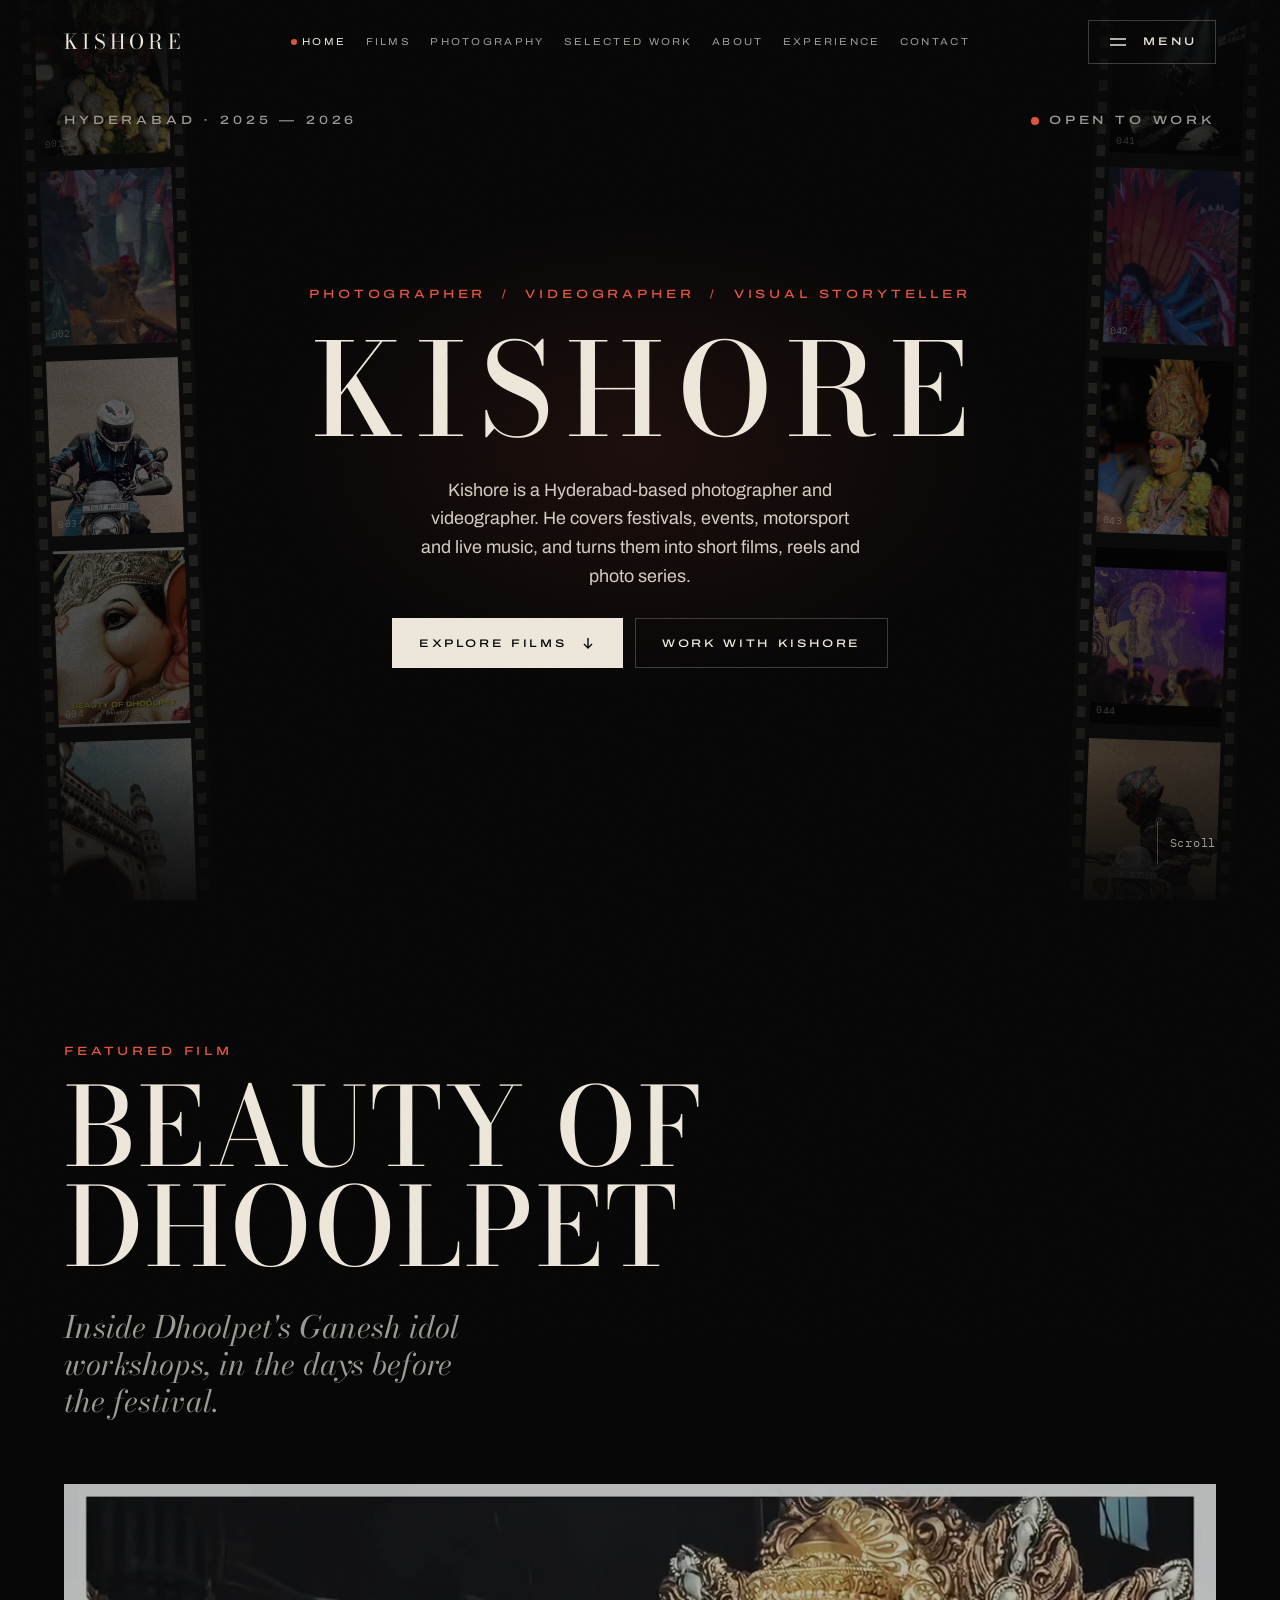
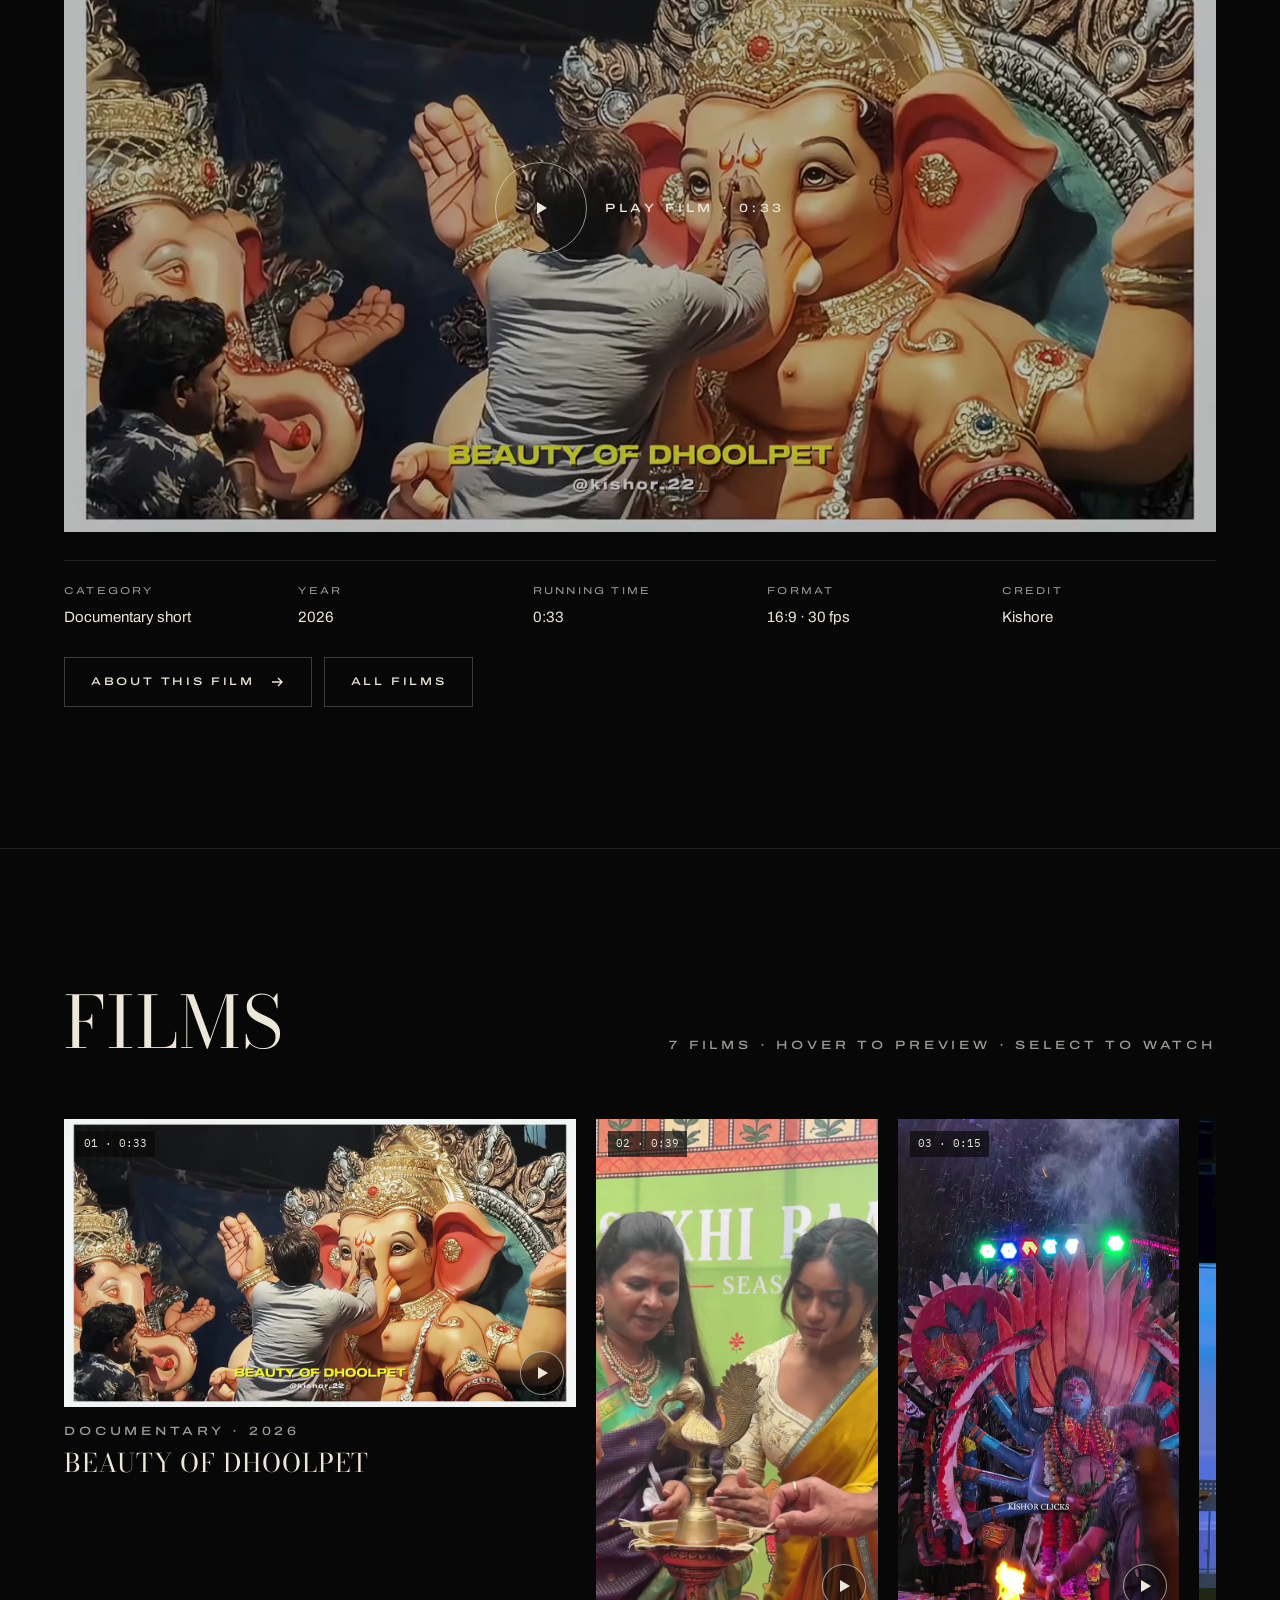
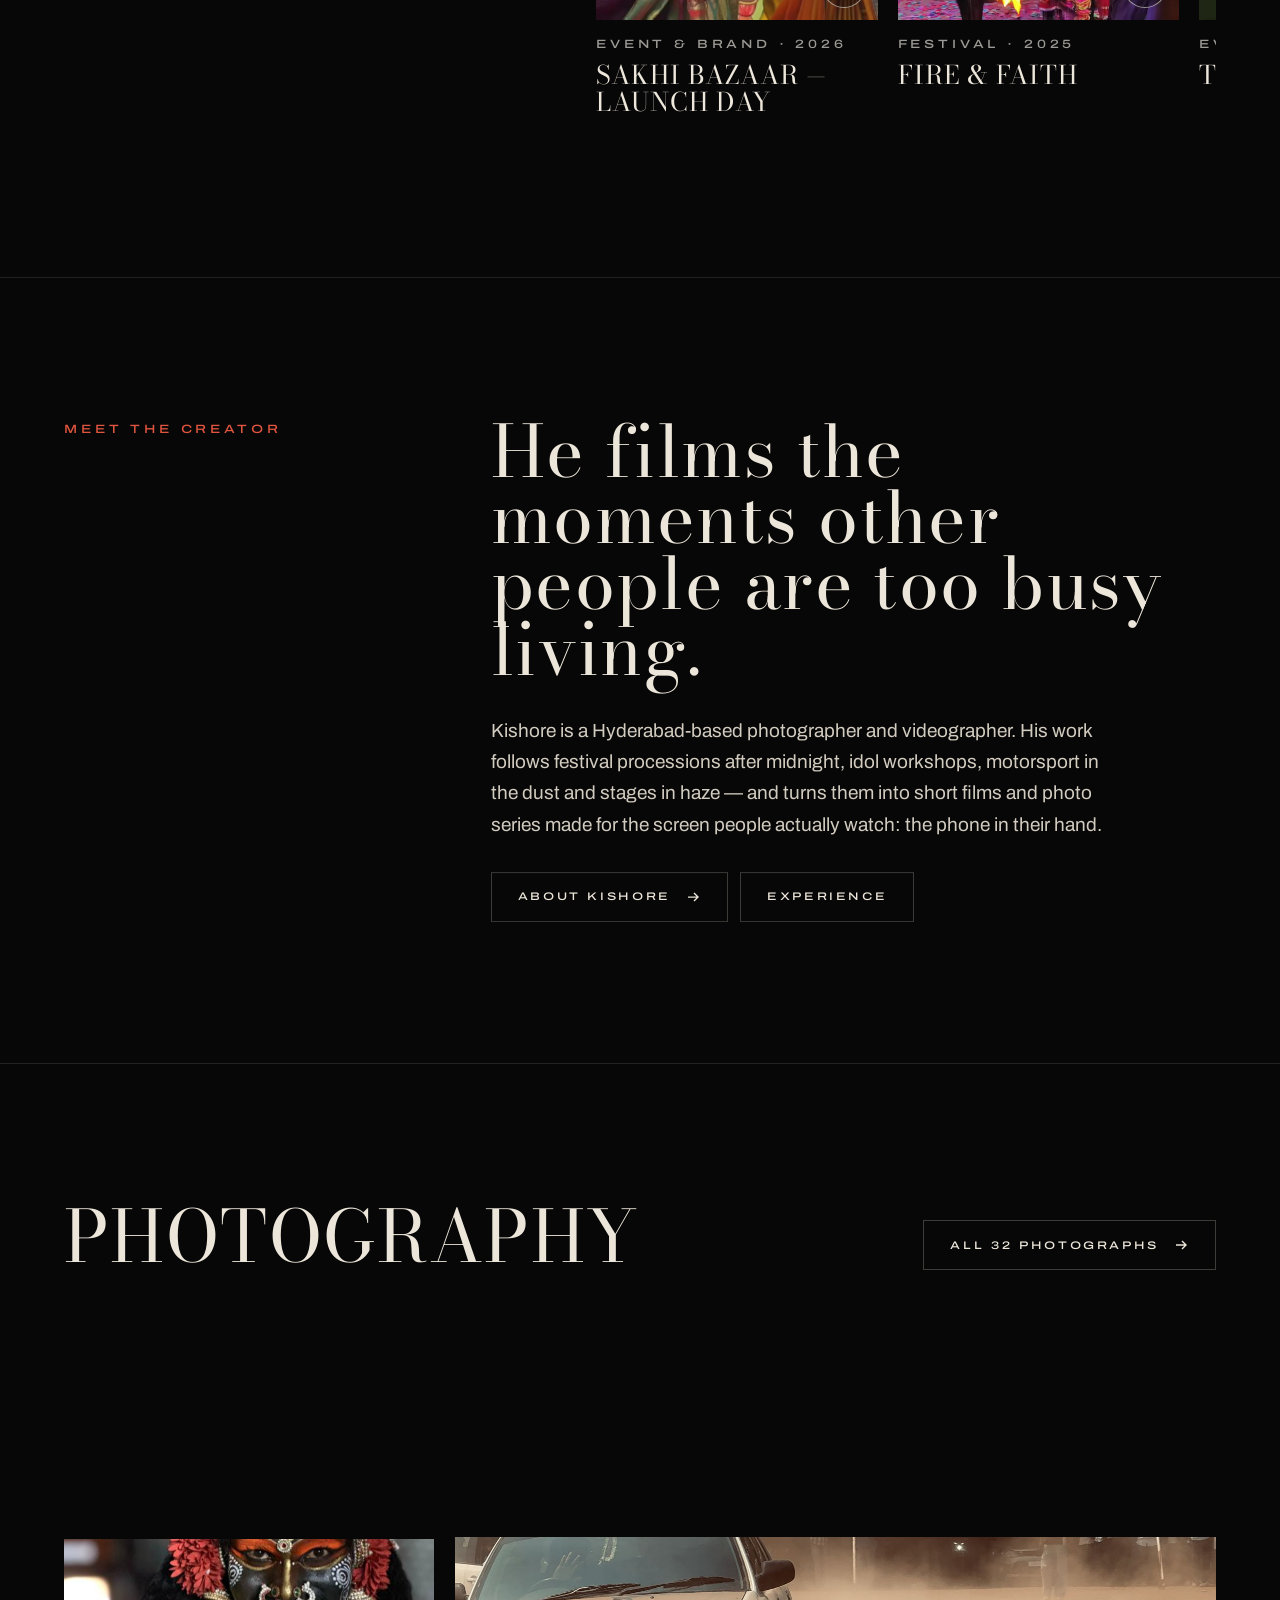
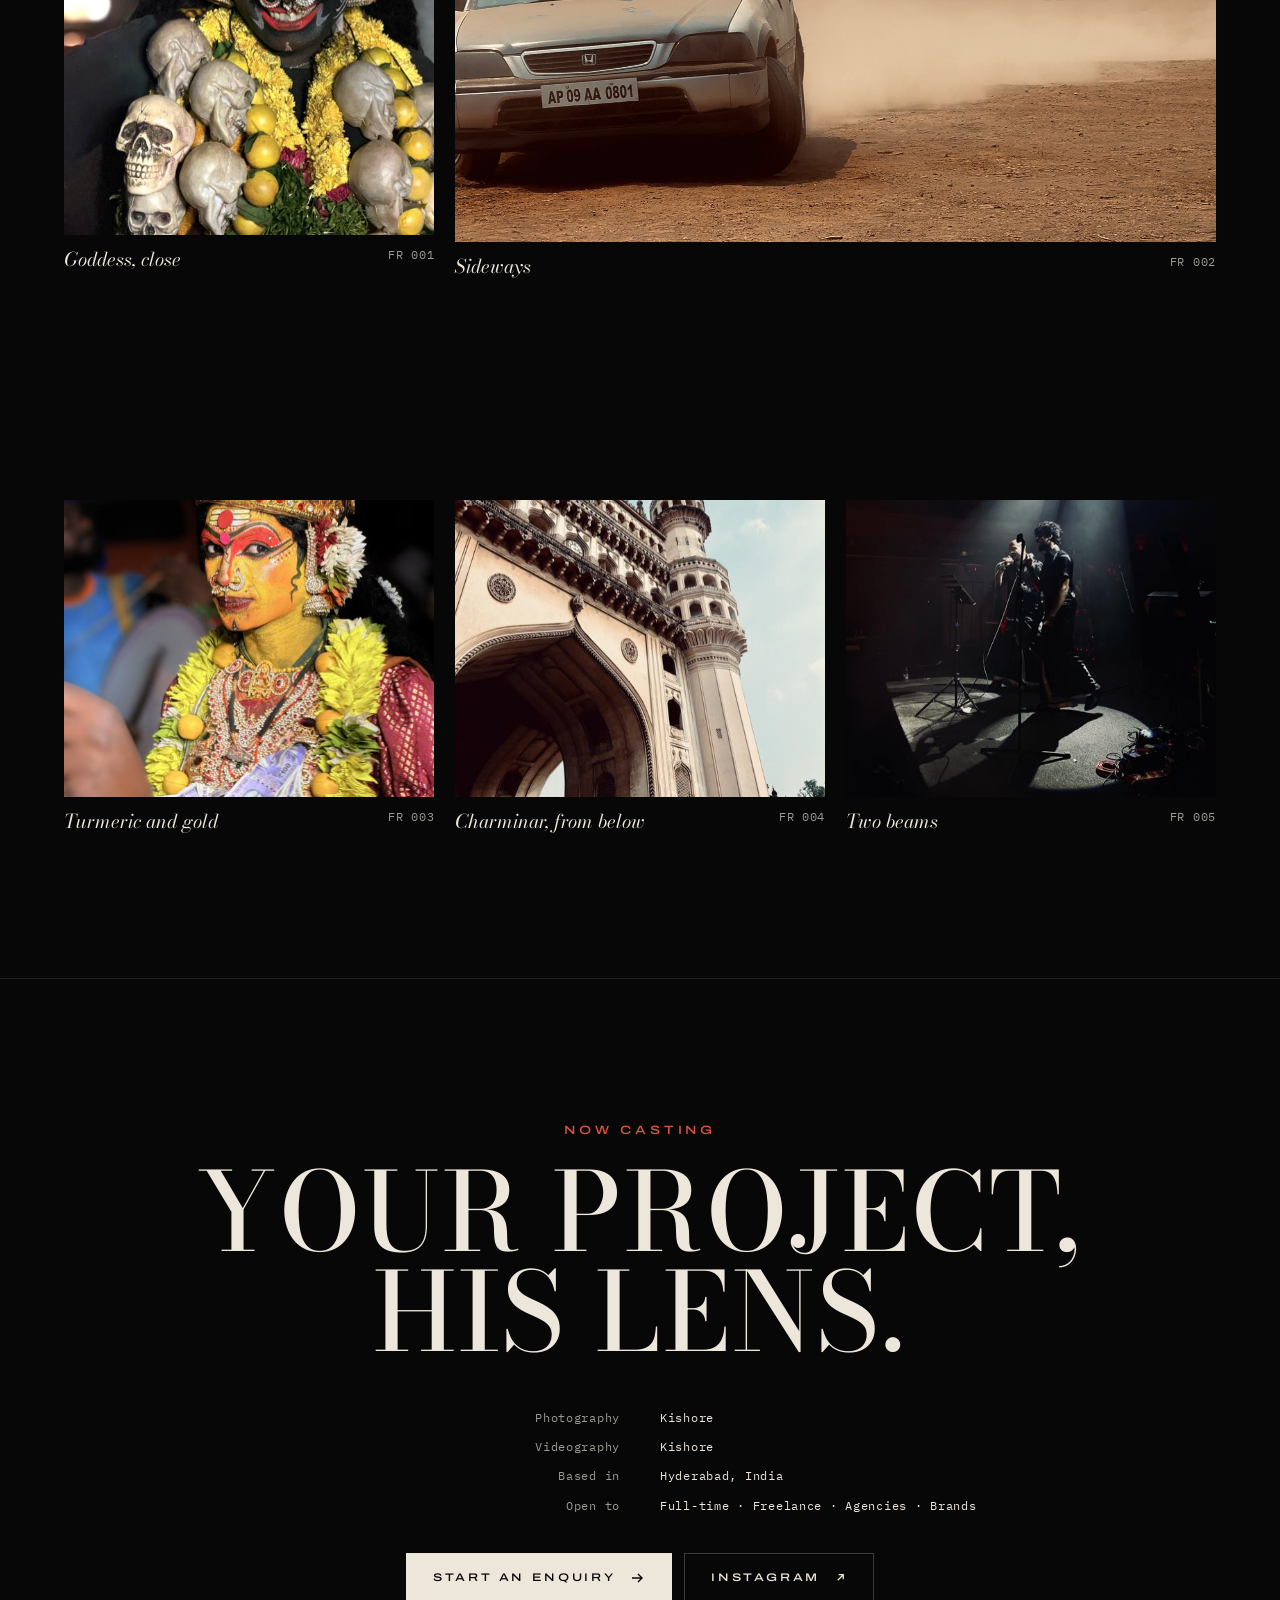
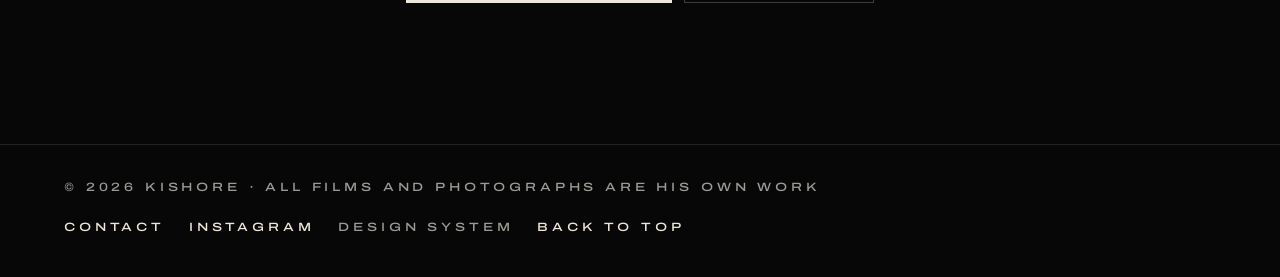
==== commit 03dbbee6: "Add cinematic portfolio as main site; move editorial version to /editorial Co-Authored-By: Claude Op" ====
--- a/index.html
+++ b/index.html
@@ -2,470 +2,475 @@
 <html lang="en">
 <head>
 <meta charset="utf-8">
+<link rel="icon" href="data:image/svg+xml,%3Csvg xmlns='http://www.w3.org/2000/svg' viewBox='0 0 32 32'%3E%3Crect width='32' height='32' fill='%23070707'/%3E%3Ccircle cx='16' cy='16' r='5' fill='%23E0553F'/%3E%3C/svg%3E">
 <meta name="viewport" content="width=device-width, initial-scale=1">
 <title>Kishore — Photographer &amp; Videographer, Hyderabad</title>
-<meta name="description" content="Kishore — Hyderabad-based photographer and videographer. Event, festival, motorsport and concert photography; reels and short-form video. Available for full-time roles, freelance and brand work.">
-<meta name="keywords" content="Kishore, photographer, videographer, Hyderabad, event photographer, festival photography, motorsport photography, concert photography, reels, short-form video, freelance photographer">
-<meta property="og:type" content="profile"><meta property="og:title" content="Kishore — Photographer &amp; Videographer"><meta property="og:description" content="Kishore — Hyderabad-based photographer and videographer. Event, festival, motorsport and concert photography; reels and short-form video. Available for full-time roles, freelance and brand work."><meta property="og:image" content="img/k7871.jpg">
-<meta name="theme-color" content="#0E0D0C">
-<script type="application/ld+json">{"@context": "https://schema.org", "@type": "Person", "name": "Kishore", "jobTitle": "Photographer and Videographer", "description": "Hyderabad-based photographer and videographer covering events, cultural festivals, motorsport and live music; edited photo sets and vertical reels.", "address": {"@type": "PostalAddress", "addressLocality": "Hyderabad", "addressRegion": "Telangana", "addressCountry": "IN"}, "knowsAbout": ["Event photography", "Festival photography", "Motorsport photography", "Concert photography", "Architectural photography", "Videography", "Instagram Reels", "Colour grading"], "sameAs": ["https://www.instagram.com/_.kishor.22_/"]}</script>
-<link rel="preconnect" href="https://fonts.googleapis.com">
-<link rel="preconnect" href="https://fonts.gstatic.com" crossorigin>
-<link rel="stylesheet" href="https://fonts.googleapis.com/css2?family=Big+Shoulders+Display:wght@600;800;900&family=Instrument+Serif:ital@0;1&family=Inter+Tight:wght@400;500;600&family=JetBrains+Mono:wght@400;500&display=swap">
+<meta name="description" content="Kishore — Hyderabad-based photographer and videographer. Short documentaries, event, brand and festival films; event, festival, motorsport and concert photography. Open to full-time roles, freelance, agencies and brands.">
+<meta property="og:type" content="profile"><meta property="og:title" content="Kishore — Photographer &amp; Videographer"><meta property="og:description" content="Kishore — Hyderabad-based photographer and videographer. Short documentaries, event, brand and festival films; event, festival, motorsport and concert photography. Open to full-time roles, freelance, agencies and brands."><meta property="og:image" content="video/hero-wide.jpg">
+<meta name="theme-color" content="#070707">
+<script type="application/ld+json">{"@context": "https://schema.org", "@type": "Person", "name": "Kishore", "jobTitle": "Photographer and Videographer", "description": "Kishore — Hyderabad-based photographer and videographer. Short documentaries, event, brand and festival films; event, festival, motorsport and concert photography. Open to full-time roles, freelance, agencies and brands.", "address": {"@type": "PostalAddress", "addressLocality": "Hyderabad", "addressRegion": "Telangana", "addressCountry": "IN"}, "knowsAbout": ["Videography", "Documentary film", "Event films", "Festival photography", "Event photography", "Motorsport photography", "Instagram Reels"], "sameAs": ["https://www.instagram.com/_.kishor.22_/"]}</script>
+<link rel="preconnect" href="https://fonts.googleapis.com"><link rel="preconnect" href="https://fonts.gstatic.com" crossorigin>
+<link rel="stylesheet" href="https://fonts.googleapis.com/css2?family=Archivo:wdth,wght@62..125,400..600&family=Bodoni+Moda:ital,opsz,wght@0,6..96,400..600;1,6..96,400&family=IBM+Plex+Mono:wght@400;500&display=swap">
 <link rel="stylesheet" href="css/site.css">
 </head>
 <body>
-<div class="k" id="top">
 <a class="skip" href="#main">Skip to content</a>
-<header class="hdr"><div class="hdr-in">
-<a href="#home" aria-label="Kishore, home" class="brand"><span class="d">Kishore</span></a>
-<nav class="nav" aria-label="Primary"><a href="#home" data-nav="home">Home</a><a href="#photography" data-nav="photography">Photography</a><a href="#films" data-nav="films">Films</a><a href="#selected-work" data-nav="selected-work">Selected Work</a><a href="#about" data-nav="about">About</a><a href="#experience" data-nav="experience">Experience</a><a href="#contact" data-nav="contact">Contact</a></nav>
-<button type="button" class="btn menu-btn" aria-expanded="false" aria-controls="site-menu"><svg aria-hidden="true" width="22" height="22" viewBox="0 0 22 22" fill="none" stroke="currentColor" stroke-width="1.5"><path d="M3 8h16M3 14h11"></path></svg><span>Menu</span></button>
-</div><div class="prog" id="prog"></div></header>
-<div id="site-menu" class="menu" role="dialog" aria-modal="true" aria-label="Site menu" hidden>
-<div class="menu-l">
-<div class="menu-top"><span class="d" style="font-size: 30px">Kishore</span><button type="button" class="iconbtn" id="menu-close" aria-label="Close menu"><svg aria-hidden="true" width="20" height="20" viewBox="0 0 20 20" fill="none" stroke="currentColor" stroke-width="1.5"><path d="M4 4l12 12M16 4L4 16"></path></svg></button></div>
-<nav aria-label="Menu" class="menu-links"><a class="big" href="#home"><span class="n">01</span>Home</a><a class="big" href="#photography"><span class="n">02</span>Photography</a><a class="big" href="#films"><span class="n">03</span>Films</a><a class="big" href="#selected-work"><span class="n">04</span>Selected Work</a><a class="big" href="#about"><span class="n">05</span>About</a><a class="big" href="#experience"><span class="n">06</span>Experience</a><a class="big" href="#contact"><span class="n">07</span>Contact</a></nav>
-<div class="m mute menu-foot"><a href="https://www.instagram.com/_.kishor.22_/" target="_blank" rel="noopener">Instagram <span class="acc">@_.kishor.22_</span></a><span>Hyderabad · Available for full-time, freelance &amp; brand work</span></div>
+<div class="prog" id="prog"></div>
+<header class="hdr"><a class="brand" href="#home" aria-label="Kishore, home">Kishore</a><nav class="nav" aria-label="Primary"><a href="#home" data-nav="home">Home</a><a href="#films" data-nav="films">Films</a><a href="#photography" data-nav="photography">Photography</a><a href="#selected-work" data-nav="selected-work">Selected Work</a><a href="#about" data-nav="about">About</a><a href="#experience" data-nav="experience">Experience</a><a href="#contact" data-nav="contact">Contact</a></nav>
+<button type="button" class="btn menu-btn" aria-expanded="false" aria-controls="menu"><svg aria-hidden="true" width="22" height="22" viewBox="0 0 22 22" fill="none" stroke="currentColor" stroke-width="1.4"><path d="M3 8h16M3 14h16"/></svg><span>Menu</span></button></header>
+<div id="menu" class="menu" role="dialog" aria-modal="true" aria-label="Menu" hidden>
+<div class="menu-l"><div class="row between"><span class="brand">Kishore</span><button type="button" class="iconbtn" id="menu-close" aria-label="Close menu"><svg aria-hidden="true" width="20" height="20" viewBox="0 0 20 20" fill="none" stroke="currentColor" stroke-width="1.4"><path d="M4 4l12 12M16 4L4 16"/></svg></button></div>
+<nav class="menu-links" aria-label="Menu"><a href="#home"><span class="n">01</span>Home</a><a href="#films"><span class="n">02</span>Films</a><a href="#photography"><span class="n">03</span>Photography</a><a href="#selected-work"><span class="n">04</span>Selected Work</a><a href="#about"><span class="n">05</span>About</a><a href="#experience"><span class="n">06</span>Experience</a><a href="#contact"><span class="n">07</span>Contact</a></nav>
+<div class="row between"><a class="credit" href="https://www.instagram.com/_.kishor.22_/" target="_blank" rel="noopener">Instagram @_.kishor.22_ <svg aria-hidden="true" width="13" height="13" viewBox="0 0 14 14" fill="none" stroke="currentColor" stroke-width="1.4"><path d="M4 10l6-6M5 4h5v5"/></svg></a><span class="credit silver">Hyderabad · Open to work</span></div></div>
+<div class="menu-media"><video muted loop playsinline preload="none" data-src="video/ganesh-pandal.mp4" poster="video/ganesh-pandal.jpg" aria-hidden="true"></video><span class="mono">Pandal Lights · 2025</span></div>
 </div>
-<div class="frame hide-sm menu-img"><img src="img/k6211.jpg" alt=""><div class="m">Dust &amp; Throttle — 24.03.2026</div></div>
+<main id="main" tabindex="-1"><div class="view" data-view="home" data-title="Kishore — Photographer &amp; Videographer" data-sc="01">
+<section class="opening simple" aria-labelledby="op-name">
+<div class="op-bg" aria-hidden="true"><div class="strip-col left"><div class="strip-track"><figure><img src="thumb/k7871.jpg" alt="" loading="eager" decoding="async"><figcaption>001</figcaption></figure><figure><img src="stills/fire-and-faith-2.jpg" alt="" loading="eager" decoding="async"><figcaption>002</figcaption></figure><figure><img src="thumb/k6206.jpg" alt="" loading="eager" decoding="async"><figcaption>003</figcaption></figure><figure><img src="stills/dhoolpet-1.jpg" alt="" loading="eager" decoding="async"><figcaption>004</figcaption></figure><figure><img src="thumb/fsb.jpg" alt="" loading="eager" decoding="async"><figcaption>005</figcaption></figure><figure><img src="stills/sakhi-bazaar-3.jpg" alt="" loading="eager" decoding="async"><figcaption>006</figcaption></figure><figure><img src="thumb/k9567.jpg" alt="" loading="eager" decoding="async"><figcaption>007</figcaption></figure><figure><img src="thumb/k7871.jpg" alt="" loading="eager" decoding="async"><figcaption>001</figcaption></figure><figure><img src="stills/fire-and-faith-2.jpg" alt="" loading="eager" decoding="async"><figcaption>002</figcaption></figure><figure><img src="thumb/k6206.jpg" alt="" loading="eager" decoding="async"><figcaption>003</figcaption></figure><figure><img src="stills/dhoolpet-1.jpg" alt="" loading="eager" decoding="async"><figcaption>004</figcaption></figure><figure><img src="thumb/fsb.jpg" alt="" loading="eager" decoding="async"><figcaption>005</figcaption></figure><figure><img src="stills/sakhi-bazaar-3.jpg" alt="" loading="eager" decoding="async"><figcaption>006</figcaption></figure><figure><img src="thumb/k9567.jpg" alt="" loading="eager" decoding="async"><figcaption>007</figcaption></figure></div></div><div class="strip-col right"><div class="strip-track"><figure><img src="thumb/k4925.jpg" alt="" loading="eager" decoding="async"><figcaption>041</figcaption></figure><figure><img src="stills/dasara-night-1.jpg" alt="" loading="eager" decoding="async"><figcaption>042</figcaption></figure><figure><img src="thumb/k7855.jpg" alt="" loading="eager" decoding="async"><figcaption>043</figcaption></figure><figure><img src="stills/ganesh-pandal-2.jpg" alt="" loading="eager" decoding="async"><figcaption>044</figcaption></figure><figure><img src="thumb/k6211.jpg" alt="" loading="eager" decoding="async"><figcaption>045</figcaption></figure><figure><img src="stills/nava-shakti-3.jpg" alt="" loading="eager" decoding="async"><figcaption>046</figcaption></figure><figure><img src="thumb/k2149.jpg" alt="" loading="eager" decoding="async"><figcaption>047</figcaption></figure><figure><img src="thumb/k4925.jpg" alt="" loading="eager" decoding="async"><figcaption>041</figcaption></figure><figure><img src="stills/dasara-night-1.jpg" alt="" loading="eager" decoding="async"><figcaption>042</figcaption></figure><figure><img src="thumb/k7855.jpg" alt="" loading="eager" decoding="async"><figcaption>043</figcaption></figure><figure><img src="stills/ganesh-pandal-2.jpg" alt="" loading="eager" decoding="async"><figcaption>044</figcaption></figure><figure><img src="thumb/k6211.jpg" alt="" loading="eager" decoding="async"><figcaption>045</figcaption></figure><figure><img src="stills/nava-shakti-3.jpg" alt="" loading="eager" decoding="async"><figcaption>046</figcaption></figure><figure><img src="thumb/k2149.jpg" alt="" loading="eager" decoding="async"><figcaption>047</figcaption></figure></div></div><div class="op-glow"></div></div>
+<div class="op-in">
+<div class="op-top"><span class="credit silver" data-in>Hyderabad · 2025 — 2026</span><span class="credit silver" data-in><span class="dot"></span>Open to work</span></div>
+<div class="op-center">
+<p class="credit red" data-in>Photographer &nbsp;/&nbsp; Videographer &nbsp;/&nbsp; Visual Storyteller</p>
+<h1 id="op-name" class="op-name" aria-label="Kishore — Photographer, Videographer, Visual Storyteller"><span aria-hidden="true">KISHORE</span></h1>
+<p class="op-about" data-in>Kishore is a Hyderabad-based photographer and videographer. He covers festivals, events, motorsport and live music, and turns them into short films, reels and photo series.</p>
+<div class="row g12" data-in style="justify-content: center"><button type="button" class="btn solid" data-scroll="#featured">Explore films <svg aria-hidden="true" width="16" height="16" viewBox="0 0 16 16" fill="none" stroke="currentColor" stroke-width="1.4"><path d="M8 3v10M4 9l4 4 4-4"/></svg></button><a class="btn" href="#contact">Work with Kishore</a></div>
 </div>
-<main id="main" tabindex="-1"><div class="view" data-view="home" data-title="Kishore — Photographer &amp; Videographer, Hyderabad">
-<section class="wrap hero" aria-labelledby="hero-name">
-<div class="hero-top m" data-in><span class="mute">Photographer &amp; Videographer · Hyderabad, India</span><span class="avail"><i aria-hidden="true"></i>Available for full-time roles, freelance &amp; brand work</span></div>
-<div class="hero-body">
-<h1 id="hero-name" class="d name"><span class="ln"><span data-rise>Kishore</span></span><span class="visually-hidden"> — Photographer and Videographer</span></h1>
-<div class="hero-grid">
-<p class="m roles" data-in><span>Event · Festival · Motorsport · Concert</span><span>Photographer <span class="acc" style="display: inline">/</span> Videographer</span><span>Reels &amp; short-form creator</span></p>
-<div class="hero-about" data-in>
-<p class="s hero-line">The moments that happen in difficult light — processions after midnight, engines in the dust, stages in smoke.</p>
-<p class="hero-p">Kishore is a Hyderabad-based photographer and videographer covering events, cultural festivals, motorsport and live music. He delivers edited photo sets and vertical reels built for social — working fast and close to the action, in whatever light the night gives him.</p>
-<div class="btns"><button type="button" class="btn solid" data-scroll="#work">View selected work <svg aria-hidden="true" width="16" height="16" viewBox="0 0 16 16" fill="none" stroke="currentColor" stroke-width="1.5"><path d="M8 3v10M4 9l4 4 4-4"></path></svg></button><a class="btn" href="#contact">Hire Kishore <svg aria-hidden="true" width="16" height="16" viewBox="0 0 16 16" fill="none" stroke="currentColor" stroke-width="1.5"><path d="M3 8h10M9 4l4 4-4 4"></path></svg></a></div>
+<div class="op-bottom"><span></span><span class="scroll-cue mono silver" data-in><i></i>Scroll</span></div>
 </div>
+</section>
+
+<section id="featured" class="sec" aria-labelledby="feat-h">
+<div class="wrap">
+<div class="head"><div class="col g16"><span class="credit red" data-in-view>Featured film</span><h2 id="feat-h" class="disp caps h-xl" data-in-view>Beauty of<br>Dhoolpet</h2></div>
+<p class="lede silver" style="max-width: 26ch" data-in-view>Inside Dhoolpet's Ganesh idol workshops, in the days before the festival.</p></div>
+<div class="reveal-up"><div class="player" id="p-feature" data-film="dhoolpet" style="aspect-ratio: 16 / 9">
+<video src="video/dhoolpet.mp4" preload="none" playsinline aria-label="Beauty of Dhoolpet, 0:33"></video>
+<img class="poster" src="video/dhoolpet.jpg" alt="">
+<button type="button" class="big" aria-label="Play Beauty of Dhoolpet"><span><span class="ring"><svg aria-hidden="true" width="18" height="18" viewBox="0 0 18 18" fill="currentColor"><path d="M5 3l10 6-10 6z"/></svg></span><span class="credit">Play film · 0:33</span></span></button>
+<div class="bar">
+<button type="button" class="pbtn p-play" aria-label="Pause"><svg aria-hidden="true" width="18" height="18" viewBox="0 0 18 18" fill="currentColor"><path d="M4 3h3.5v12H4zM10.5 3H14v12h-3.5z"/></svg></button>
+<span class="time"><span class="cur">0:00</span> / 0:33</span>
+<input type="range" min="0" max="1000" value="0" step="1" aria-label="Seek">
+<button type="button" class="pbtn p-mute" aria-label="Mute"><svg aria-hidden="true" width="20" height="20" viewBox="0 0 20 20" fill="none" stroke="currentColor" stroke-width="1.4"><path d="M3 8h3l4-3v10l-4-3H3z" fill="currentColor"/><path class="w" d="M13 7c1 1 1 5 0 6M15.5 5c2 2.5 2 7.5 0 10"/></svg></button>
+<button type="button" class="pbtn p-full" aria-label="Full screen"><svg aria-hidden="true" width="18" height="18" viewBox="0 0 18 18" fill="none" stroke="currentColor" stroke-width="1.4"><path d="M2 6V2h4M12 2h4v4M16 12v4h-4M6 16H2v-4"/></svg></button>
+</div></div></div>
+<dl class="feature-meta">
+<div><dt>Category</dt><dd>Documentary short</dd></div><div><dt>Year</dt><dd>2026</dd></div><div><dt>Running time</dt><dd>0:33</dd></div><div><dt>Format</dt><dd>16:9 · 30 fps</dd></div><div><dt>Credit</dt><dd>Kishore</dd></div>
+</dl>
+<div class="row g12" style="margin-top: 28px"><a class="btn" href="#film-dhoolpet">About this film <svg aria-hidden="true" width="16" height="16" viewBox="0 0 16 16" fill="none" stroke="currentColor" stroke-width="1.4"><path d="M3 8h10M9 4l4 4-4 4"/></svg></a><a class="btn" href="#films">All films</a></div>
+</div></section>
+
+<section class="sec ruled" aria-labelledby="films-h">
+<div class="wrap"><div class="head"><h2 id="films-h" class="disp caps h-l" data-in-view>Films</h2><p class="credit silver">7 films · hover to preview · select to watch</p></div></div>
+<div class="wrap"><div class="reel-strip" tabindex="0" aria-label="Films, scroll sideways"><a class="fcard w " href="#film-dhoolpet" data-cat="Documentary" data-prev="video/dhoolpet.mp4">
+<div class="fthumb" style="aspect-ratio: 16 / 9"><img src="video/dhoolpet.jpg" alt="Still from Beauty of Dhoolpet" loading="lazy"><span class="tc-badge">01 · 0:33</span><span class="pl"><svg aria-hidden="true" width="18" height="18" viewBox="0 0 18 18" fill="currentColor"><path d="M5 3l10 6-10 6z"/></svg></span></div>
+<div class="col g8"><span class="credit silver">Documentary · 2026</span><h3>Beauty of Dhoolpet</h3></div></a><a class="fcard t " href="#film-sakhi-bazaar" data-cat="Event & Brand" data-prev="video/sakhi-bazaar.mp4">
+<div class="fthumb" style="aspect-ratio: 9 / 16"><img src="video/sakhi-bazaar.jpg" alt="Still from Sakhi Bazaar — Launch Day" loading="lazy"><span class="tc-badge">02 · 0:39</span><span class="pl"><svg aria-hidden="true" width="18" height="18" viewBox="0 0 18 18" fill="currentColor"><path d="M5 3l10 6-10 6z"/></svg></span></div>
+<div class="col g8"><span class="credit silver">Event &amp; Brand · 2026</span><h3>Sakhi Bazaar — Launch Day</h3></div></a><a class="fcard t " href="#film-fire-and-faith" data-cat="Festival" data-prev="video/fire-and-faith.mp4">
+<div class="fthumb" style="aspect-ratio: 9 / 16"><img src="video/fire-and-faith.jpg" alt="Still from Fire &amp; Faith" loading="lazy"><span class="tc-badge">03 · 0:15</span><span class="pl"><svg aria-hidden="true" width="18" height="18" viewBox="0 0 18 18" fill="currentColor"><path d="M5 3l10 6-10 6z"/></svg></span></div>
+<div class="col g8"><span class="credit silver">Festival · 2025</span><h3>Fire &amp; Faith</h3></div></a><a class="fcard t " href="#film-through-my-lens" data-cat="Event" data-prev="video/through-my-lens.mp4">
+<div class="fthumb" style="aspect-ratio: 9 / 16"><img src="video/through-my-lens.jpg" alt="Still from Through My Lens" loading="lazy"><span class="tc-badge">04 · 0:19</span><span class="pl"><svg aria-hidden="true" width="18" height="18" viewBox="0 0 18 18" fill="currentColor"><path d="M5 3l10 6-10 6z"/></svg></span></div>
+<div class="col g8"><span class="credit silver">Event</span><h3>Through My Lens</h3></div></a><a class="fcard t " href="#film-dasara-night" data-cat="Festival" data-prev="video/dasara-night.mp4">
+<div class="fthumb" style="aspect-ratio: 9 / 16"><img src="video/dasara-night.jpg" alt="Still from Dasara Night" loading="lazy"><span class="tc-badge">05 · 0:22</span><span class="pl"><svg aria-hidden="true" width="18" height="18" viewBox="0 0 18 18" fill="currentColor"><path d="M5 3l10 6-10 6z"/></svg></span></div>
+<div class="col g8"><span class="credit silver">Festival · 2025</span><h3>Dasara Night</h3></div></a><a class="fcard s " href="#film-nava-shakti" data-cat="Festival" data-prev="video/nava-shakti.mp4">
+<div class="fthumb" style="aspect-ratio: 1 / 1"><img src="video/nava-shakti.jpg" alt="Still from Nava Shakti Seva Samithi" loading="lazy"><span class="tc-badge">06 · 0:13</span><span class="pl"><svg aria-hidden="true" width="18" height="18" viewBox="0 0 18 18" fill="currentColor"><path d="M5 3l10 6-10 6z"/></svg></span></div>
+<div class="col g8"><span class="credit silver">Festival · 2026</span><h3>Nava Shakti Seva Samithi</h3></div></a><a class="fcard w " href="#film-ganesh-pandal" data-cat="Festival" data-prev="video/ganesh-pandal.mp4">
+<div class="fthumb" style="aspect-ratio: 16 / 9"><img src="video/ganesh-pandal.jpg" alt="Still from Pandal Lights" loading="lazy"><span class="tc-badge">07 · 0:14</span><span class="pl"><svg aria-hidden="true" width="18" height="18" viewBox="0 0 18 18" fill="currentColor"><path d="M5 3l10 6-10 6z"/></svg></span></div>
+<div class="col g8"><span class="credit silver">Festival · 2025</span><h3>Pandal Lights</h3></div></a></div></div>
+</section>
+
+<section class="sec ruled" aria-labelledby="intro-h">
+<div class="wrap split">
+<span class="credit red">Meet the creator</span>
+<div class="col g32">
+<h2 id="intro-h" class="disp h-l" data-in-view>He films the moments other people are too busy living.</h2>
+<p class="body-l" data-in-view>Kishore is a Hyderabad-based photographer and videographer. His work follows festival processions after midnight, idol workshops, motorsport in the dust and stages in haze — and turns them into short films and photo series made for the screen people actually watch: the phone in their hand.</p>
+<div class="row g12" data-in-view><a class="btn" href="#about">About Kishore <svg aria-hidden="true" width="16" height="16" viewBox="0 0 16 16" fill="none" stroke="currentColor" stroke-width="1.4"><path d="M3 8h10M9 4l4 4-4 4"/></svg></a><a class="btn" href="#experience">Experience</a></div>
+</div></div></section>
+
+<section class="sec ruled" aria-labelledby="ph-h">
+<div class="wrap"><div class="head"><h2 id="ph-h" class="disp caps h-l" data-in-view>Photography</h2><a class="btn" href="#photography">All 32 photographs <svg aria-hidden="true" width="16" height="16" viewBox="0 0 16 16" fill="none" stroke="currentColor" stroke-width="1.4"><path d="M3 8h10M9 4l4 4-4 4"/></svg></a></div>
+<div class="ph-grid"><button type="button" class="ph-item " data-cat="festivals" data-k="k7871" aria-label="View Goddess, close full screen"><div class="fr mask-in" style="aspect-ratio: 3 / 4"><img src="thumb/k7871.jpg" alt="Festival performer in black and white face paint, gold crown and lemon garland, at night" loading="lazy" decoding="async"></div>
+<div class="cap"><span class="ital" style="font-size: 19px">Goddess, close</span><span class="mono silver">FR 001</span></div></button><button type="button" class="ph-item land" data-cat="motorsport" data-k="k6229" aria-label="View Sideways full screen"><div class="fr mask-in" style="aspect-ratio: 3 / 2"><img src="img/k6229.jpg" alt="Silver sedan drifting through a dust cloud with spectators behind" loading="lazy" decoding="async"></div>
+<div class="cap"><span class="ital" style="font-size: 19px">Sideways</span><span class="mono silver">FR 002</span></div></button><button type="button" class="ph-item " data-cat="festivals" data-k="k7855" aria-label="View Turmeric and gold full screen"><div class="fr mask-in" style="aspect-ratio: 3 / 4"><img src="thumb/k7855.jpg" alt="Performer with yellow face paint and a jewelled gold crown looking into the lens" loading="lazy" decoding="async"></div>
+<div class="cap"><span class="ital" style="font-size: 19px">Turmeric and gold</span><span class="mono silver">FR 003</span></div></button><button type="button" class="ph-item " data-cat="architecture" data-k="fsb" aria-label="View Charminar, from below full screen"><div class="fr mask-in" style="aspect-ratio: 3 / 4"><img src="thumb/fsb.jpg" alt="Charminar arch and minaret photographed upward against a pale sky" loading="lazy" decoding="async"></div>
+<div class="cap"><span class="ital" style="font-size: 19px">Charminar, from below</span><span class="mono silver">FR 004</span></div></button><button type="button" class="ph-item " data-cat="stage" data-k="k4925" aria-label="View Two beams full screen"><div class="fr mask-in" style="aspect-ratio: 3 / 4"><img src="thumb/k4925.jpg" alt="Singer on a dark stage lit by two spotlight beams" loading="lazy" decoding="async"></div>
+<div class="cap"><span class="ital" style="font-size: 19px">Two beams</span><span class="mono silver">FR 005</span></div></button></div></div></section>
+
+<section class="sec ruled" aria-labelledby="cta-h">
+<div class="wrap cred-block">
+<span class="credit red">Now casting</span>
+<h2 id="cta-h" class="disp caps h-xl">Your project,<br>his lens.</h2>
+<dl class="credits mono" style="margin-top: 24px">
+<dt>Photography</dt><dd>Kishore</dd><dt>Videography</dt><dd>Kishore</dd><dt>Based in</dt><dd>Hyderabad, India</dd><dt>Open to</dt><dd>Full-time · Freelance · Agencies · Brands</dd>
+</dl>
+<div class="row g12" style="justify-content: center; margin-top: 16px"><a class="btn solid" href="#contact">Start an enquiry <svg aria-hidden="true" width="16" height="16" viewBox="0 0 16 16" fill="none" stroke="currentColor" stroke-width="1.4"><path d="M3 8h10M9 4l4 4-4 4"/></svg></a><a class="btn" href="https://www.instagram.com/_.kishor.22_/" target="_blank" rel="noopener">Instagram <svg aria-hidden="true" width="13" height="13" viewBox="0 0 14 14" fill="none" stroke="currentColor" stroke-width="1.4"><path d="M4 10l6-6M5 4h5v5"/></svg></a></div>
+</div></section></div><div class="view" data-view="films" data-title="Films" data-sc="02" hidden><section class="wrap" style="padding-top: 150px; padding-bottom: 56px">
+<div class="col g24"><span class="credit red" data-in>Films · Videography</span>
+<h1 class="disp caps h-xxl" data-title-in>Films</h1>
+<div class="row between g24" data-in style="align-items: flex-end"><p class="lede silver" style="max-width: 30ch">Short documentaries, event and festival films — cut for the screen in your hand.</p><div class="row g8 fchips" role="group" aria-label="Filter films"><button type="button" class="chip" data-f="all" aria-pressed="true">All films<span class="n">7</span></button><button type="button" class="chip" data-f="Documentary" aria-pressed="false">Documentary<span class="n">1</span></button><button type="button" class="chip" data-f="Event &amp; Brand" aria-pressed="false">Event &amp; Brand<span class="n">1</span></button><button type="button" class="chip" data-f="Event" aria-pressed="false">Event<span class="n">1</span></button><button type="button" class="chip" data-f="Festival" aria-pressed="false">Festival<span class="n">4</span></button></div></div></div></section>
+<section class="wrap" style="padding-bottom: 140px"><div class="film-grid"><a class="fcard w " href="#film-dhoolpet" data-cat="Documentary" data-prev="video/dhoolpet.mp4">
+<div class="fthumb" style="aspect-ratio: 16 / 9"><img src="video/dhoolpet.jpg" alt="Still from Beauty of Dhoolpet" loading="lazy"><span class="tc-badge">01 · 0:33</span><span class="pl"><svg aria-hidden="true" width="18" height="18" viewBox="0 0 18 18" fill="currentColor"><path d="M5 3l10 6-10 6z"/></svg></span></div>
+<div class="col g8"><span class="credit silver">Documentary · 2026</span><h3>Beauty of Dhoolpet</h3></div></a><a class="fcard t " href="#film-sakhi-bazaar" data-cat="Event & Brand" data-prev="video/sakhi-bazaar.mp4">
+<div class="fthumb" style="aspect-ratio: 9 / 16"><img src="video/sakhi-bazaar.jpg" alt="Still from Sakhi Bazaar — Launch Day" loading="lazy"><span class="tc-badge">02 · 0:39</span><span class="pl"><svg aria-hidden="true" width="18" height="18" viewBox="0 0 18 18" fill="currentColor"><path d="M5 3l10 6-10 6z"/></svg></span></div>
+<div class="col g8"><span class="credit silver">Event &amp; Brand · 2026</span><h3>Sakhi Bazaar — Launch Day</h3></div></a><a class="fcard t " href="#film-fire-and-faith" data-cat="Festival" data-prev="video/fire-and-faith.mp4">
+<div class="fthumb" style="aspect-ratio: 9 / 16"><img src="video/fire-and-faith.jpg" alt="Still from Fire &amp; Faith" loading="lazy"><span class="tc-badge">03 · 0:15</span><span class="pl"><svg aria-hidden="true" width="18" height="18" viewBox="0 0 18 18" fill="currentColor"><path d="M5 3l10 6-10 6z"/></svg></span></div>
+<div class="col g8"><span class="credit silver">Festival · 2025</span><h3>Fire &amp; Faith</h3></div></a><a class="fcard t " href="#film-through-my-lens" data-cat="Event" data-prev="video/through-my-lens.mp4">
+<div class="fthumb" style="aspect-ratio: 9 / 16"><img src="video/through-my-lens.jpg" alt="Still from Through My Lens" loading="lazy"><span class="tc-badge">04 · 0:19</span><span class="pl"><svg aria-hidden="true" width="18" height="18" viewBox="0 0 18 18" fill="currentColor"><path d="M5 3l10 6-10 6z"/></svg></span></div>
+<div class="col g8"><span class="credit silver">Event</span><h3>Through My Lens</h3></div></a><a class="fcard t " href="#film-dasara-night" data-cat="Festival" data-prev="video/dasara-night.mp4">
+<div class="fthumb" style="aspect-ratio: 9 / 16"><img src="video/dasara-night.jpg" alt="Still from Dasara Night" loading="lazy"><span class="tc-badge">05 · 0:22</span><span class="pl"><svg aria-hidden="true" width="18" height="18" viewBox="0 0 18 18" fill="currentColor"><path d="M5 3l10 6-10 6z"/></svg></span></div>
+<div class="col g8"><span class="credit silver">Festival · 2025</span><h3>Dasara Night</h3></div></a><a class="fcard s " href="#film-nava-shakti" data-cat="Festival" data-prev="video/nava-shakti.mp4">
+<div class="fthumb" style="aspect-ratio: 1 / 1"><img src="video/nava-shakti.jpg" alt="Still from Nava Shakti Seva Samithi" loading="lazy"><span class="tc-badge">06 · 0:13</span><span class="pl"><svg aria-hidden="true" width="18" height="18" viewBox="0 0 18 18" fill="currentColor"><path d="M5 3l10 6-10 6z"/></svg></span></div>
+<div class="col g8"><span class="credit silver">Festival · 2026</span><h3>Nava Shakti Seva Samithi</h3></div></a><a class="fcard w " href="#film-ganesh-pandal" data-cat="Festival" data-prev="video/ganesh-pandal.mp4">
+<div class="fthumb" style="aspect-ratio: 16 / 9"><img src="video/ganesh-pandal.jpg" alt="Still from Pandal Lights" loading="lazy"><span class="tc-badge">07 · 0:14</span><span class="pl"><svg aria-hidden="true" width="18" height="18" viewBox="0 0 18 18" fill="currentColor"><path d="M5 3l10 6-10 6z"/></svg></span></div>
+<div class="col g8"><span class="credit silver">Festival · 2025</span><h3>Pandal Lights</h3></div></a></div></section></div><div class="view" data-view="film-dhoolpet" data-title="Beauty of Dhoolpet" data-sc="03" hidden>
+<section class="fd-hero">
+<div class="bg" style="background-image: url('video/dhoolpet.jpg')"></div><div class="shade"></div>
+<div class="wrap fd-hero-in">
+<div class="col g24"><span class="credit red" data-in>Film 01 · Documentary · 2026</span>
+<h1 class="disp caps h-xl" data-title-in>Beauty of Dhoolpet</h1>
+<p class="lede" style="max-width: 28ch" data-in>Inside Dhoolpet's Ganesh idol workshops, in the days before the festival.</p>
+<div class="row g12" data-in><button type="button" class="btn solid" data-play="p-dhoolpet"><svg aria-hidden="true" width="18" height="18" viewBox="0 0 18 18" fill="currentColor"><path d="M5 3l10 6-10 6z"/></svg> Watch the film · 0:33</button><a class="btn" href="#films">All films</a></div></div>
+<img class="poster-card" src="video/dhoolpet.jpg" alt="" style="--pw: 560px" data-in>
+</div></section>
+<section class="wrap" style="padding-top: 40px"><div class="fd-player-wrap" style="--mw: 1280px"><div class="player" id="p-dhoolpet" data-film="dhoolpet" style="aspect-ratio: 16 / 9">
+<video src="video/dhoolpet.mp4" preload="none" playsinline aria-label="Beauty of Dhoolpet, 0:33"></video>
+<img class="poster" src="video/dhoolpet.jpg" alt="">
+<button type="button" class="big" aria-label="Play Beauty of Dhoolpet"><span><span class="ring"><svg aria-hidden="true" width="18" height="18" viewBox="0 0 18 18" fill="currentColor"><path d="M5 3l10 6-10 6z"/></svg></span><span class="credit">Play film · 0:33</span></span></button>
+<div class="bar">
+<button type="button" class="pbtn p-play" aria-label="Pause"><svg aria-hidden="true" width="18" height="18" viewBox="0 0 18 18" fill="currentColor"><path d="M4 3h3.5v12H4zM10.5 3H14v12h-3.5z"/></svg></button>
+<span class="time"><span class="cur">0:00</span> / 0:33</span>
+<input type="range" min="0" max="1000" value="0" step="1" aria-label="Seek">
+<button type="button" class="pbtn p-mute" aria-label="Mute"><svg aria-hidden="true" width="20" height="20" viewBox="0 0 20 20" fill="none" stroke="currentColor" stroke-width="1.4"><path d="M3 8h3l4-3v10l-4-3H3z" fill="currentColor"/><path class="w" d="M13 7c1 1 1 5 0 6M15.5 5c2 2.5 2 7.5 0 10"/></svg></button>
+<button type="button" class="pbtn p-full" aria-label="Full screen"><svg aria-hidden="true" width="18" height="18" viewBox="0 0 18 18" fill="none" stroke="currentColor" stroke-width="1.4"><path d="M2 6V2h4M12 2h4v4M16 12v4h-4M6 16H2v-4"/></svg></button>
+</div></div></div></section>
+<section class="wrap sec">
+<dl class="facts"><div><dt>Category</dt><dd>Documentary</dd></div><div><dt>Year</dt><dd>2026</dd></div><div><dt>Running time</dt><dd>0:33</dd></div><div><dt>Format</dt><dd>16:9 · 30 fps</dd></div><div><dt>Credit</dt><dd>Kishore</dd></div><div><dt>Published</dt><dd><a href="https://www.instagram.com/_.kishor.22_/" target="_blank" rel="noopener">@_.kishor.22_ <svg aria-hidden="true" width="13" height="13" viewBox="0 0 14 14" fill="none" stroke="currentColor" stroke-width="1.4"><path d="M4 10l6-6M5 4h5v5"/></svg></a></dd></div></dl>
+<div class="split" style="margin-top: 80px"><span class="credit red">Overview</span><p class="lede" data-in-view>Dhoolpet, in Hyderabad's old city, is where many of the city's Ganesh idols are made. The film moves through the workshops as the idols are finished — eyes being painted, trunks and ornaments completed, figures many times human height waiting under tarpaulin.</p></div>
+<div class="split" style="margin-top: 80px"><span class="credit red">Approach</span><p class="body-l" data-in-view>Scale first, then detail: wide frames of idols lined up under the shed roof, then close passes across eyes, trunks and painted jewellery. The title sits low in frame so the faces stay clean.</p></div>
+</section>
+<section aria-label="Frames from the film" style="padding-bottom: 40px"><div class="wrap"><p class="credit silver" style="margin-bottom: 18px">Frames from the film · timecode</p></div><div class="strip"><div class="strip-in"><figure><img src="stills/dhoolpet-1.jpg" alt="Frame from Beauty of Dhoolpet at 00:00:04:05" loading="lazy"><figcaption class="mono silver">00:00:04:05</figcaption></figure><figure><img src="stills/dhoolpet-2.jpg" alt="Frame from Beauty of Dhoolpet at 00:00:12:16" loading="lazy"><figcaption class="mono silver">00:00:12:16</figcaption></figure><figure><img src="stills/dhoolpet-3.jpg" alt="Frame from Beauty of Dhoolpet at 00:00:20:27" loading="lazy"><figcaption class="mono silver">00:00:20:27</figcaption></figure><figure><img src="stills/dhoolpet-4.jpg" alt="Frame from Beauty of Dhoolpet at 00:00:29:08" loading="lazy"><figcaption class="mono silver">00:00:29:08</figcaption></figure></div></div></section>
+<section class="wrap sec ruled"><div class="head"><h2 class="disp caps h-m">Related photography</h2><a class="btn" href="#photography">Photography <svg aria-hidden="true" width="16" height="16" viewBox="0 0 16 16" fill="none" stroke="currentColor" stroke-width="1.4"><path d="M3 8h10M9 4l4 4-4 4"/></svg></a></div><div class="ph-grid"><button type="button" class="ph-item " data-cat="festivals" data-k="k2149" aria-label="View Peacock throne full screen"><div class="fr mask-in" style="aspect-ratio: 3 / 4"><img src="thumb/k2149.jpg" alt="Ganesh idol seated before an illuminated peacock-feather backdrop" loading="lazy" decoding="async"></div>
+<div class="cap"><span class="ital" style="font-size: 19px">Peacock throne</span><span class="mono silver">FR 002</span></div></button><button type="button" class="ph-item " data-cat="festivals" data-k="k1390" aria-label="View Blue Ganesh, workshop full screen"><div class="fr mask-in" style="aspect-ratio: 3 / 4"><img src="thumb/k1390.jpg" alt="Blue dancing Ganesh idol in a workshop shed" loading="lazy" decoding="async"></div>
+<div class="cap"><span class="ital" style="font-size: 19px">Blue Ganesh, workshop</span><span class="mono silver">FR 003</span></div></button></div></section>
+<a class="next-film" href="#film-sakhi-bazaar"><img src="video/sakhi-bazaar.jpg" alt="" loading="lazy"><div class="wrap in"><span class="credit red">Next film</span><span class="disp caps h-xl">Sakhi Bazaar — Launch Day</span><span class="credit silver">Event &amp; Brand · 0:39</span></div></a></div><div class="view" data-view="film-sakhi-bazaar" data-title="Sakhi Bazaar — Launch Day" data-sc="04" hidden>
+<section class="fd-hero">
+<div class="bg" style="background-image: url('video/sakhi-bazaar.jpg')"></div><div class="shade"></div>
+<div class="wrap fd-hero-in">
+<div class="col g24"><span class="credit red" data-in>Film 02 · Event &amp; Brand · 2026</span>
+<h1 class="disp caps h-xl" data-title-in>Sakhi Bazaar — Launch Day</h1>
+<p class="lede" style="max-width: 28ch" data-in>Launch-day coverage of the Sakhi Bazaar season opening.</p>
+<div class="row g12" data-in><button type="button" class="btn solid" data-play="p-sakhi-bazaar"><svg aria-hidden="true" width="18" height="18" viewBox="0 0 18 18" fill="currentColor"><path d="M5 3l10 6-10 6z"/></svg> Watch the film · 0:39</button><a class="btn" href="#films">All films</a></div></div>
+<img class="poster-card" src="video/sakhi-bazaar.jpg" alt="" style="--pw: 300px" data-in>
+</div></section>
+<section class="wrap" style="padding-top: 40px"><div class="fd-player-wrap" style="--mw: 460px"><div class="player" id="p-sakhi-bazaar" data-film="sakhi-bazaar" style="aspect-ratio: 9 / 16">
+<video src="video/sakhi-bazaar.mp4" preload="none" playsinline aria-label="Sakhi Bazaar — Launch Day, 0:39"></video>
+<img class="poster" src="video/sakhi-bazaar.jpg" alt="">
+<button type="button" class="big" aria-label="Play Sakhi Bazaar — Launch Day"><span><span class="ring"><svg aria-hidden="true" width="18" height="18" viewBox="0 0 18 18" fill="currentColor"><path d="M5 3l10 6-10 6z"/></svg></span><span class="credit">Play film · 0:39</span></span></button>
+<div class="bar">
+<button type="button" class="pbtn p-play" aria-label="Pause"><svg aria-hidden="true" width="18" height="18" viewBox="0 0 18 18" fill="currentColor"><path d="M4 3h3.5v12H4zM10.5 3H14v12h-3.5z"/></svg></button>
+<span class="time"><span class="cur">0:00</span> / 0:39</span>
+<input type="range" min="0" max="1000" value="0" step="1" aria-label="Seek">
+<button type="button" class="pbtn p-mute" aria-label="Mute"><svg aria-hidden="true" width="20" height="20" viewBox="0 0 20 20" fill="none" stroke="currentColor" stroke-width="1.4"><path d="M3 8h3l4-3v10l-4-3H3z" fill="currentColor"/><path class="w" d="M13 7c1 1 1 5 0 6M15.5 5c2 2.5 2 7.5 0 10"/></svg></button>
+<button type="button" class="pbtn p-full" aria-label="Full screen"><svg aria-hidden="true" width="18" height="18" viewBox="0 0 18 18" fill="none" stroke="currentColor" stroke-width="1.4"><path d="M2 6V2h4M12 2h4v4M16 12v4h-4M6 16H2v-4"/></svg></button>
+</div></div></div></section>
+<section class="wrap sec">
+<dl class="facts"><div><dt>Category</dt><dd>Event &amp; Brand</dd></div><div><dt>Year</dt><dd>2026</dd></div><div><dt>Running time</dt><dd>0:39</dd></div><div><dt>Format</dt><dd>9:16 · 30 fps</dd></div><div><dt>Credit</dt><dd>Kishore</dd></div><div><dt>Published</dt><dd><a href="https://www.instagram.com/_.kishor.22_/" target="_blank" rel="noopener">@_.kishor.22_ <svg aria-hidden="true" width="13" height="13" viewBox="0 0 14 14" fill="none" stroke="currentColor" stroke-width="1.4"><path d="M4 10l6-6M5 4h5v5"/></svg></a></dd></div></dl>
+<div class="split" style="margin-top: 80px"><span class="credit red">Overview</span><p class="lede" data-in-view>Guests arriving, the ceremonial lamp lighting, bouquets, the stalls and the press interviews on the day — the whole opening cut into a single vertical reel.</p></div>
+<div class="split" style="margin-top: 80px"><span class="credit red">Approach</span><p class="body-l" data-in-view>Run-and-gun event coverage: staying close to the guests through arrival and the lamp lighting, then opening up to the crowd and the stalls.</p></div>
+</section>
+<section aria-label="Frames from the film" style="padding-bottom: 40px"><div class="wrap"><p class="credit silver" style="margin-bottom: 18px">Frames from the film · timecode</p></div><div class="strip"><div class="strip-in"><figure><img src="stills/sakhi-bazaar-1.jpg" alt="Frame from Sakhi Bazaar — Launch Day at 00:00:04:28" loading="lazy"><figcaption class="mono silver">00:00:04:28</figcaption></figure><figure><img src="stills/sakhi-bazaar-2.jpg" alt="Frame from Sakhi Bazaar — Launch Day at 00:00:14:23" loading="lazy"><figcaption class="mono silver">00:00:14:23</figcaption></figure><figure><img src="stills/sakhi-bazaar-3.jpg" alt="Frame from Sakhi Bazaar — Launch Day at 00:00:24:19" loading="lazy"><figcaption class="mono silver">00:00:24:19</figcaption></figure><figure><img src="stills/sakhi-bazaar-4.jpg" alt="Frame from Sakhi Bazaar — Launch Day at 00:00:34:14" loading="lazy"><figcaption class="mono silver">00:00:34:14</figcaption></figure></div></div></section>
+
+<a class="next-film" href="#film-fire-and-faith"><img src="video/fire-and-faith.jpg" alt="" loading="lazy"><div class="wrap in"><span class="credit red">Next film</span><span class="disp caps h-xl">Fire &amp; Faith</span><span class="credit silver">Festival · 0:15</span></div></a></div><div class="view" data-view="film-fire-and-faith" data-title="Fire &amp; Faith" data-sc="05" hidden>
+<section class="fd-hero">
+<div class="bg" style="background-image: url('video/fire-and-faith.jpg')"></div><div class="shade"></div>
+<div class="wrap fd-hero-in">
+<div class="col g24"><span class="credit red" data-in>Film 03 · Festival · 2025</span>
+<h1 class="disp caps h-xl" data-title-in>Fire &amp; Faith</h1>
+<p class="lede" style="max-width: 28ch" data-in>Fire breathers and goddess performers in a festival procession at night.</p>
+<div class="row g12" data-in><button type="button" class="btn solid" data-play="p-fire-and-faith"><svg aria-hidden="true" width="18" height="18" viewBox="0 0 18 18" fill="currentColor"><path d="M5 3l10 6-10 6z"/></svg> Watch the film · 0:15</button><a class="btn" href="#films">All films</a></div></div>
+<img class="poster-card" src="video/fire-and-faith.jpg" alt="" style="--pw: 300px" data-in>
+</div></section>
+<section class="wrap" style="padding-top: 40px"><div class="fd-player-wrap" style="--mw: 460px"><div class="player" id="p-fire-and-faith" data-film="fire-and-faith" style="aspect-ratio: 9 / 16">
+<video src="video/fire-and-faith.mp4" preload="none" playsinline aria-label="Fire &amp; Faith, 0:15"></video>
+<img class="poster" src="video/fire-and-faith.jpg" alt="">
+<button type="button" class="big" aria-label="Play Fire &amp; Faith"><span><span class="ring"><svg aria-hidden="true" width="18" height="18" viewBox="0 0 18 18" fill="currentColor"><path d="M5 3l10 6-10 6z"/></svg></span><span class="credit">Play film · 0:15</span></span></button>
+<div class="bar">
+<button type="button" class="pbtn p-play" aria-label="Pause"><svg aria-hidden="true" width="18" height="18" viewBox="0 0 18 18" fill="currentColor"><path d="M4 3h3.5v12H4zM10.5 3H14v12h-3.5z"/></svg></button>
+<span class="time"><span class="cur">0:00</span> / 0:15</span>
+<input type="range" min="0" max="1000" value="0" step="1" aria-label="Seek">
+<button type="button" class="pbtn p-mute" aria-label="Mute"><svg aria-hidden="true" width="20" height="20" viewBox="0 0 20 20" fill="none" stroke="currentColor" stroke-width="1.4"><path d="M3 8h3l4-3v10l-4-3H3z" fill="currentColor"/><path class="w" d="M13 7c1 1 1 5 0 6M15.5 5c2 2.5 2 7.5 0 10"/></svg></button>
+<button type="button" class="pbtn p-full" aria-label="Full screen"><svg aria-hidden="true" width="18" height="18" viewBox="0 0 18 18" fill="none" stroke="currentColor" stroke-width="1.4"><path d="M2 6V2h4M12 2h4v4M16 12v4h-4M6 16H2v-4"/></svg></button>
+</div></div></div></section>
+<section class="wrap sec">
+<dl class="facts"><div><dt>Category</dt><dd>Festival</dd></div><div><dt>Year</dt><dd>2025</dd></div><div><dt>Running time</dt><dd>0:15</dd></div><div><dt>Format</dt><dd>9:16 · captured at 60 fps</dd></div><div><dt>Credit</dt><dd>Kishore</dd></div><div><dt>Published</dt><dd><a href="https://www.instagram.com/_.kishor.22_/" target="_blank" rel="noopener">@_.kishor.22_ <svg aria-hidden="true" width="13" height="13" viewBox="0 0 14 14" fill="none" stroke="currentColor" stroke-width="1.4"><path d="M4 10l6-6M5 4h5v5"/></svg></a></dd></div></dl>
+<div class="split" style="margin-top: 80px"><span class="credit red">Overview</span><p class="lede" data-in-view>A night procession: performers costumed as the goddess under many-armed headdresses, fire breathed into the air, the crowd pressing in on all sides.</p></div>
+<div class="split" style="margin-top: 80px"><span class="credit red">Approach</span><p class="body-l" data-in-view>Captured at 60 fps, which keeps the fast movement — flames, spinning dancers — smooth and lets it slow down cleanly in the edit.</p></div>
+</section>
+<section aria-label="Frames from the film" style="padding-bottom: 40px"><div class="wrap"><p class="credit silver" style="margin-bottom: 18px">Frames from the film · timecode</p></div><div class="strip"><div class="strip-in"><figure><img src="stills/fire-and-faith-1.jpg" alt="Frame from Fire &amp; Faith at 00:00:01:26" loading="lazy"><figcaption class="mono silver">00:00:01:26</figcaption></figure><figure><img src="stills/fire-and-faith-2.jpg" alt="Frame from Fire &amp; Faith at 00:00:05:18" loading="lazy"><figcaption class="mono silver">00:00:05:18</figcaption></figure><figure><img src="stills/fire-and-faith-3.jpg" alt="Frame from Fire &amp; Faith at 00:00:09:10" loading="lazy"><figcaption class="mono silver">00:00:09:10</figcaption></figure><figure><img src="stills/fire-and-faith-4.jpg" alt="Frame from Fire &amp; Faith at 00:00:13:02" loading="lazy"><figcaption class="mono silver">00:00:13:02</figcaption></figure></div></div></section>
+<section class="wrap sec ruled"><div class="head"><h2 class="disp caps h-m">Related photography</h2><a class="btn" href="#photography">Photography <svg aria-hidden="true" width="16" height="16" viewBox="0 0 16 16" fill="none" stroke="currentColor" stroke-width="1.4"><path d="M3 8h10M9 4l4 4-4 4"/></svg></a></div><div class="ph-grid"><button type="button" class="ph-item " data-cat="festivals" data-k="k7880" aria-label="View Tongue out full screen"><div class="fr mask-in" style="aspect-ratio: 3 / 4"><img src="thumb/k7880.jpg" alt="Performer as the goddess Kali with tongue out and a garland of skulls" loading="lazy" decoding="async"></div>
+<div class="cap"><span class="ital" style="font-size: 19px">Tongue out</span><span class="mono silver">FR 002</span></div></button><button type="button" class="ph-item " data-cat="festivals" data-k="k7871" aria-label="View Goddess, close full screen"><div class="fr mask-in" style="aspect-ratio: 3 / 4"><img src="thumb/k7871.jpg" alt="Festival performer in black and white face paint, gold crown and lemon garland, at night" loading="lazy" decoding="async"></div>
+<div class="cap"><span class="ital" style="font-size: 19px">Goddess, close</span><span class="mono silver">FR 003</span></div></button></div></section>
+<a class="next-film" href="#film-through-my-lens"><img src="video/through-my-lens.jpg" alt="" loading="lazy"><div class="wrap in"><span class="credit red">Next film</span><span class="disp caps h-xl">Through My Lens</span><span class="credit silver">Event · 0:19</span></div></a></div><div class="view" data-view="film-through-my-lens" data-title="Through My Lens" data-sc="06" hidden>
+<section class="fd-hero">
+<div class="bg" style="background-image: url('video/through-my-lens.jpg')"></div><div class="shade"></div>
+<div class="wrap fd-hero-in">
+<div class="col g24"><span class="credit red" data-in>Film 04 · Event</span>
+<h1 class="disp caps h-xl" data-title-in>Through My Lens</h1>
+<p class="lede" style="max-width: 28ch" data-in>A nineteen-second answer to “You won't find a job in this field.”</p>
+<div class="row g12" data-in><button type="button" class="btn solid" data-play="p-through-my-lens"><svg aria-hidden="true" width="18" height="18" viewBox="0 0 18 18" fill="currentColor"><path d="M5 3l10 6-10 6z"/></svg> Watch the film · 0:19</button><a class="btn" href="#films">All films</a></div></div>
+<img class="poster-card" src="video/through-my-lens.jpg" alt="" style="--pw: 300px" data-in>
+</div></section>
+<section class="wrap" style="padding-top: 40px"><div class="fd-player-wrap" style="--mw: 460px"><div class="player" id="p-through-my-lens" data-film="through-my-lens" style="aspect-ratio: 9 / 16">
+<video src="video/through-my-lens.mp4" preload="none" playsinline aria-label="Through My Lens, 0:19"></video>
+<img class="poster" src="video/through-my-lens.jpg" alt="">
+<button type="button" class="big" aria-label="Play Through My Lens"><span><span class="ring"><svg aria-hidden="true" width="18" height="18" viewBox="0 0 18 18" fill="currentColor"><path d="M5 3l10 6-10 6z"/></svg></span><span class="credit">Play film · 0:19</span></span></button>
+<div class="bar">
+<button type="button" class="pbtn p-play" aria-label="Pause"><svg aria-hidden="true" width="18" height="18" viewBox="0 0 18 18" fill="currentColor"><path d="M4 3h3.5v12H4zM10.5 3H14v12h-3.5z"/></svg></button>
+<span class="time"><span class="cur">0:00</span> / 0:19</span>
+<input type="range" min="0" max="1000" value="0" step="1" aria-label="Seek">
+<button type="button" class="pbtn p-mute" aria-label="Mute"><svg aria-hidden="true" width="20" height="20" viewBox="0 0 20 20" fill="none" stroke="currentColor" stroke-width="1.4"><path d="M3 8h3l4-3v10l-4-3H3z" fill="currentColor"/><path class="w" d="M13 7c1 1 1 5 0 6M15.5 5c2 2.5 2 7.5 0 10"/></svg></button>
+<button type="button" class="pbtn p-full" aria-label="Full screen"><svg aria-hidden="true" width="18" height="18" viewBox="0 0 18 18" fill="none" stroke="currentColor" stroke-width="1.4"><path d="M2 6V2h4M12 2h4v4M16 12v4h-4M6 16H2v-4"/></svg></button>
+</div></div></div></section>
+<section class="wrap sec">
+<dl class="facts"><div><dt>Category</dt><dd>Event</dd></div><div><dt>Running time</dt><dd>0:19</dd></div><div><dt>Format</dt><dd>9:16 · 30 fps</dd></div><div><dt>Credit</dt><dd>Kishore</dd></div><div><dt>Published</dt><dd><a href="https://www.instagram.com/_.kishor.22_/" target="_blank" rel="noopener">@_.kishor.22_ <svg aria-hidden="true" width="13" height="13" viewBox="0 0 14 14" fill="none" stroke="currentColor" stroke-width="1.4"><path d="M4 10l6-6M5 4h5v5"/></svg></a></dd></div></dl>
+<div class="split" style="margin-top: 80px"><span class="credit red">Overview</span><p class="lede" data-in-view>Cut for Instagram around one exchange — “You won't find a job in this field.” / “I don't want to!” — and answered with the work itself: fireworks over the lighting rig, a dancer on stage, a singer in a red jacket, the crowd.</p></div>
+<div class="split" style="margin-top: 80px"><span class="credit red">Approach</span><p class="body-l" data-in-view>Caption-led: the text sets up the doubt and the cuts answer it on the beat. Filmed at a campus event staged under ACE Engineering College branding.</p></div>
+</section>
+<section aria-label="Frames from the film" style="padding-bottom: 40px"><div class="wrap"><p class="credit silver" style="margin-bottom: 18px">Frames from the film · timecode</p></div><div class="strip"><div class="strip-in"><figure><img src="stills/through-my-lens-1.jpg" alt="Frame from Through My Lens at 00:00:05:00" loading="lazy"><figcaption class="mono silver">00:00:05:00</figcaption></figure><figure><img src="stills/through-my-lens-2.jpg" alt="Frame from Through My Lens at 00:00:07:04" loading="lazy"><figcaption class="mono silver">00:00:07:04</figcaption></figure><figure><img src="stills/through-my-lens-3.jpg" alt="Frame from Through My Lens at 00:00:11:27" loading="lazy"><figcaption class="mono silver">00:00:11:27</figcaption></figure><figure><img src="stills/through-my-lens-4.jpg" alt="Frame from Through My Lens at 00:00:16:19" loading="lazy"><figcaption class="mono silver">00:00:16:19</figcaption></figure></div></div></section>
+<section class="wrap sec ruled"><div class="head"><h2 class="disp caps h-m">Related photography</h2><a class="btn" href="#photography">Photography <svg aria-hidden="true" width="16" height="16" viewBox="0 0 16 16" fill="none" stroke="currentColor" stroke-width="1.4"><path d="M3 8h10M9 4l4 4-4 4"/></svg></a></div><div class="ph-grid"><button type="button" class="ph-item " data-cat="stage" data-k="k9733" aria-label="View Red jacket full screen"><div class="fr mask-in" style="aspect-ratio: 3 / 4"><img src="thumb/k9733.jpg" alt="Performer in a red patched jacket holding a microphone on a blue-lit stage" loading="lazy" decoding="async"></div>
+<div class="cap"><span class="ital" style="font-size: 19px">Red jacket</span><span class="mono silver">FR 002</span></div></button><button type="button" class="ph-item " data-cat="stage" data-k="k4774" aria-label="View Kalotsav full screen"><div class="fr mask-in" style="aspect-ratio: 3 / 4"><img src="thumb/k4774.jpg" alt="Dancer in red mid-leap on the Kalotsav stage" loading="lazy" decoding="async"></div>
+<div class="cap"><span class="ital" style="font-size: 19px">Kalotsav</span><span class="mono silver">FR 003</span></div></button></div></section>
+<a class="next-film" href="#film-dasara-night"><img src="video/dasara-night.jpg" alt="" loading="lazy"><div class="wrap in"><span class="credit red">Next film</span><span class="disp caps h-xl">Dasara Night</span><span class="credit silver">Festival · 0:22</span></div></a></div><div class="view" data-view="film-dasara-night" data-title="Dasara Night" data-sc="07" hidden>
+<section class="fd-hero">
+<div class="bg" style="background-image: url('video/dasara-night.jpg')"></div><div class="shade"></div>
+<div class="wrap fd-hero-in">
+<div class="col g24"><span class="credit red" data-in>Film 05 · Festival · 2025</span>
+<h1 class="disp caps h-xl" data-title-in>Dasara Night</h1>
+<p class="lede" style="max-width: 28ch" data-in>A caption-led reel from a Navratri night.</p>
+<div class="row g12" data-in><button type="button" class="btn solid" data-play="p-dasara-night"><svg aria-hidden="true" width="18" height="18" viewBox="0 0 18 18" fill="currentColor"><path d="M5 3l10 6-10 6z"/></svg> Watch the film · 0:22</button><a class="btn" href="#films">All films</a></div></div>
+<img class="poster-card" src="video/dasara-night.jpg" alt="" style="--pw: 300px" data-in>
+</div></section>
+<section class="wrap" style="padding-top: 40px"><div class="fd-player-wrap" style="--mw: 460px"><div class="player" id="p-dasara-night" data-film="dasara-night" style="aspect-ratio: 9 / 16">
+<video src="video/dasara-night.mp4" preload="none" playsinline aria-label="Dasara Night, 0:22"></video>
+<img class="poster" src="video/dasara-night.jpg" alt="">
+<button type="button" class="big" aria-label="Play Dasara Night"><span><span class="ring"><svg aria-hidden="true" width="18" height="18" viewBox="0 0 18 18" fill="currentColor"><path d="M5 3l10 6-10 6z"/></svg></span><span class="credit">Play film · 0:22</span></span></button>
+<div class="bar">
+<button type="button" class="pbtn p-play" aria-label="Pause"><svg aria-hidden="true" width="18" height="18" viewBox="0 0 18 18" fill="currentColor"><path d="M4 3h3.5v12H4zM10.5 3H14v12h-3.5z"/></svg></button>
+<span class="time"><span class="cur">0:00</span> / 0:22</span>
+<input type="range" min="0" max="1000" value="0" step="1" aria-label="Seek">
+<button type="button" class="pbtn p-mute" aria-label="Mute"><svg aria-hidden="true" width="20" height="20" viewBox="0 0 20 20" fill="none" stroke="currentColor" stroke-width="1.4"><path d="M3 8h3l4-3v10l-4-3H3z" fill="currentColor"/><path class="w" d="M13 7c1 1 1 5 0 6M15.5 5c2 2.5 2 7.5 0 10"/></svg></button>
+<button type="button" class="pbtn p-full" aria-label="Full screen"><svg aria-hidden="true" width="18" height="18" viewBox="0 0 18 18" fill="none" stroke="currentColor" stroke-width="1.4"><path d="M2 6V2h4M12 2h4v4M16 12v4h-4M6 16H2v-4"/></svg></button>
+</div></div></div></section>
+<section class="wrap sec">
+<dl class="facts"><div><dt>Category</dt><dd>Festival</dd></div><div><dt>Year</dt><dd>2025</dd></div><div><dt>Running time</dt><dd>0:22</dd></div><div><dt>Format</dt><dd>9:16 · 30 fps</dd></div><div><dt>Credit</dt><dd>Kishore</dd></div><div><dt>Published</dt><dd><a href="https://www.instagram.com/_.kishor.22_/" target="_blank" rel="noopener">@_.kishor.22_ <svg aria-hidden="true" width="13" height="13" viewBox="0 0 14 14" fill="none" stroke="currentColor" stroke-width="1.4"><path d="M4 10l6-6M5 4h5v5"/></svg></a></dd></div></dl>
+<div class="split" style="margin-top: 80px"><span class="credit red">Overview</span><p class="lede" data-in-view>Goddess performers, drums and a packed crowd, with single words appearing over black between the shots.</p></div>
+<div class="split" style="margin-top: 80px"><span class="credit red">Approach</span><p class="body-l" data-in-view>Built like a title sequence: a word on black, then a cut back into the procession — text and image taking turns.</p></div>
+</section>
+<section aria-label="Frames from the film" style="padding-bottom: 40px"><div class="wrap"><p class="credit silver" style="margin-bottom: 18px">Frames from the film · timecode</p></div><div class="strip"><div class="strip-in"><figure><img src="stills/dasara-night-1.jpg" alt="Frame from Dasara Night at 00:00:10:18" loading="lazy"><figcaption class="mono silver">00:00:10:18</figcaption></figure><figure><img src="stills/dasara-night-2.jpg" alt="Frame from Dasara Night at 00:00:17:06" loading="lazy"><figcaption class="mono silver">00:00:17:06</figcaption></figure><figure><img src="stills/dasara-night-3.jpg" alt="Frame from Dasara Night at 00:00:14:00" loading="lazy"><figcaption class="mono silver">00:00:14:00</figcaption></figure><figure><img src="stills/dasara-night-4.jpg" alt="Frame from Dasara Night at 00:00:19:18" loading="lazy"><figcaption class="mono silver">00:00:19:18</figcaption></figure></div></div></section>
+<section class="wrap sec ruled"><div class="head"><h2 class="disp caps h-m">Related photography</h2><a class="btn" href="#photography">Photography <svg aria-hidden="true" width="16" height="16" viewBox="0 0 16 16" fill="none" stroke="currentColor" stroke-width="1.4"><path d="M3 8h10M9 4l4 4-4 4"/></svg></a></div><div class="ph-grid"><button type="button" class="ph-item " data-cat="festivals" data-k="k7855" aria-label="View Turmeric and gold full screen"><div class="fr mask-in" style="aspect-ratio: 3 / 4"><img src="thumb/k7855.jpg" alt="Performer with yellow face paint and a jewelled gold crown looking into the lens" loading="lazy" decoding="async"></div>
+<div class="cap"><span class="ital" style="font-size: 19px">Turmeric and gold</span><span class="mono silver">FR 002</span></div></button><button type="button" class="ph-item " data-cat="festivals" data-k="k7847" aria-label="View Crown and jasmine full screen"><div class="fr mask-in" style="aspect-ratio: 3 / 4"><img src="thumb/k7847.jpg" alt="Back of a performer showing a gold crown, long black hair and jasmine garland" loading="lazy" decoding="async"></div>
+<div class="cap"><span class="ital" style="font-size: 19px">Crown and jasmine</span><span class="mono silver">FR 003</span></div></button></div></section>
+<a class="next-film" href="#film-nava-shakti"><img src="video/nava-shakti.jpg" alt="" loading="lazy"><div class="wrap in"><span class="credit red">Next film</span><span class="disp caps h-xl">Nava Shakti Seva Samithi</span><span class="credit silver">Festival · 0:13</span></div></a></div><div class="view" data-view="film-nava-shakti" data-title="Nava Shakti Seva Samithi" data-sc="08" hidden>
+<section class="fd-hero">
+<div class="bg" style="background-image: url('video/nava-shakti.jpg')"></div><div class="shade"></div>
+<div class="wrap fd-hero-in">
+<div class="col g24"><span class="credit red" data-in>Film 06 · Festival · 2026</span>
+<h1 class="disp caps h-xl" data-title-in>Nava Shakti Seva Samithi</h1>
+<p class="lede" style="max-width: 28ch" data-in>The Durga idol at the Nava Shakti Seva Samithi pandal.</p>
+<div class="row g12" data-in><button type="button" class="btn solid" data-play="p-nava-shakti"><svg aria-hidden="true" width="18" height="18" viewBox="0 0 18 18" fill="currentColor"><path d="M5 3l10 6-10 6z"/></svg> Watch the film · 0:13</button><a class="btn" href="#films">All films</a></div></div>
+<img class="poster-card" src="video/nava-shakti.jpg" alt="" style="--pw: 360px" data-in>
+</div></section>
+<section class="wrap" style="padding-top: 40px"><div class="fd-player-wrap" style="--mw: 760px"><div class="player" id="p-nava-shakti" data-film="nava-shakti" style="aspect-ratio: 1 / 1">
+<video src="video/nava-shakti.mp4" preload="none" playsinline aria-label="Nava Shakti Seva Samithi, 0:13"></video>
+<img class="poster" src="video/nava-shakti.jpg" alt="">
+<button type="button" class="big" aria-label="Play Nava Shakti Seva Samithi"><span><span class="ring"><svg aria-hidden="true" width="18" height="18" viewBox="0 0 18 18" fill="currentColor"><path d="M5 3l10 6-10 6z"/></svg></span><span class="credit">Play film · 0:13</span></span></button>
+<div class="bar">
+<button type="button" class="pbtn p-play" aria-label="Pause"><svg aria-hidden="true" width="18" height="18" viewBox="0 0 18 18" fill="currentColor"><path d="M4 3h3.5v12H4zM10.5 3H14v12h-3.5z"/></svg></button>
+<span class="time"><span class="cur">0:00</span> / 0:13</span>
+<input type="range" min="0" max="1000" value="0" step="1" aria-label="Seek">
+<button type="button" class="pbtn p-mute" aria-label="Mute"><svg aria-hidden="true" width="20" height="20" viewBox="0 0 20 20" fill="none" stroke="currentColor" stroke-width="1.4"><path d="M3 8h3l4-3v10l-4-3H3z" fill="currentColor"/><path class="w" d="M13 7c1 1 1 5 0 6M15.5 5c2 2.5 2 7.5 0 10"/></svg></button>
+<button type="button" class="pbtn p-full" aria-label="Full screen"><svg aria-hidden="true" width="18" height="18" viewBox="0 0 18 18" fill="none" stroke="currentColor" stroke-width="1.4"><path d="M2 6V2h4M12 2h4v4M16 12v4h-4M6 16H2v-4"/></svg></button>
+</div></div></div></section>
+<section class="wrap sec">
+<dl class="facts"><div><dt>Category</dt><dd>Festival</dd></div><div><dt>Year</dt><dd>2026</dd></div><div><dt>Running time</dt><dd>0:13</dd></div><div><dt>Format</dt><dd>1:1 · 30 fps</dd></div><div><dt>Credit</dt><dd>Kishore</dd></div><div><dt>Published</dt><dd><a href="https://www.instagram.com/_.kishor.22_/" target="_blank" rel="noopener">@_.kishor.22_ <svg aria-hidden="true" width="13" height="13" viewBox="0 0 14 14" fill="none" stroke="currentColor" stroke-width="1.4"><path d="M4 10l6-6M5 4h5v5"/></svg></a></dd></div></dl>
+<div class="split" style="margin-top: 80px"><span class="credit red">Overview</span><p class="lede" data-in-view>A square edit that opens in duotone over a “Women can” title, then cuts to full-colour detail of the idol — the crown, the trident, the jewellery.</p></div>
+<div class="split" style="margin-top: 80px"><span class="credit red">Approach</span><p class="body-l" data-in-view>Colour as the reveal: monochrome and magenta first, then the idol's full palette.</p></div>
+</section>
+<section aria-label="Frames from the film" style="padding-bottom: 40px"><div class="wrap"><p class="credit silver" style="margin-bottom: 18px">Frames from the film · timecode</p></div><div class="strip"><div class="strip-in"><figure><img src="stills/nava-shakti-1.jpg" alt="Frame from Nava Shakti Seva Samithi at 00:00:01:17" loading="lazy"><figcaption class="mono silver">00:00:01:17</figcaption></figure><figure><img src="stills/nava-shakti-2.jpg" alt="Frame from Nava Shakti Seva Samithi at 00:00:04:22" loading="lazy"><figcaption class="mono silver">00:00:04:22</figcaption></figure><figure><img src="stills/nava-shakti-3.jpg" alt="Frame from Nava Shakti Seva Samithi at 00:00:07:28" loading="lazy"><figcaption class="mono silver">00:00:07:28</figcaption></figure><figure><img src="stills/nava-shakti-4.jpg" alt="Frame from Nava Shakti Seva Samithi at 00:00:11:03" loading="lazy"><figcaption class="mono silver">00:00:11:03</figcaption></figure></div></div></section>
+<section class="wrap sec ruled"><div class="head"><h2 class="disp caps h-m">Related photography</h2><a class="btn" href="#photography">Photography <svg aria-hidden="true" width="16" height="16" viewBox="0 0 16 16" fill="none" stroke="currentColor" stroke-width="1.4"><path d="M3 8h10M9 4l4 4-4 4"/></svg></a></div><div class="ph-grid"><button type="button" class="ph-item " data-cat="festivals" data-k="k2149" aria-label="View Peacock throne full screen"><div class="fr mask-in" style="aspect-ratio: 3 / 4"><img src="thumb/k2149.jpg" alt="Ganesh idol seated before an illuminated peacock-feather backdrop" loading="lazy" decoding="async"></div>
+<div class="cap"><span class="ital" style="font-size: 19px">Peacock throne</span><span class="mono silver">FR 002</span></div></button></div></section>
+<a class="next-film" href="#film-ganesh-pandal"><img src="video/ganesh-pandal.jpg" alt="" loading="lazy"><div class="wrap in"><span class="credit red">Next film</span><span class="disp caps h-xl">Pandal Lights</span><span class="credit silver">Festival · 0:14</span></div></a></div><div class="view" data-view="film-ganesh-pandal" data-title="Pandal Lights" data-sc="09" hidden>
+<section class="fd-hero">
+<div class="bg" style="background-image: url('video/ganesh-pandal.jpg')"></div><div class="shade"></div>
+<div class="wrap fd-hero-in">
+<div class="col g24"><span class="credit red" data-in>Film 07 · Festival · 2025</span>
+<h1 class="disp caps h-xl" data-title-in>Pandal Lights</h1>
+<p class="lede" style="max-width: 28ch" data-in>A Ganesh pandal night under stage light.</p>
+<div class="row g12" data-in><button type="button" class="btn solid" data-play="p-ganesh-pandal"><svg aria-hidden="true" width="18" height="18" viewBox="0 0 18 18" fill="currentColor"><path d="M5 3l10 6-10 6z"/></svg> Watch the film · 0:14</button><a class="btn" href="#films">All films</a></div></div>
+<img class="poster-card" src="video/ganesh-pandal.jpg" alt="" style="--pw: 560px" data-in>
+</div></section>
+<section class="wrap" style="padding-top: 40px"><div class="fd-player-wrap" style="--mw: 1280px"><div class="player" id="p-ganesh-pandal" data-film="ganesh-pandal" style="aspect-ratio: 16 / 9">
+<video src="video/ganesh-pandal.mp4" preload="none" playsinline aria-label="Pandal Lights, 0:14"></video>
+<img class="poster" src="video/ganesh-pandal.jpg" alt="">
+<button type="button" class="big" aria-label="Play Pandal Lights"><span><span class="ring"><svg aria-hidden="true" width="18" height="18" viewBox="0 0 18 18" fill="currentColor"><path d="M5 3l10 6-10 6z"/></svg></span><span class="credit">Play film · 0:14</span></span></button>
+<div class="bar">
+<button type="button" class="pbtn p-play" aria-label="Pause"><svg aria-hidden="true" width="18" height="18" viewBox="0 0 18 18" fill="currentColor"><path d="M4 3h3.5v12H4zM10.5 3H14v12h-3.5z"/></svg></button>
+<span class="time"><span class="cur">0:00</span> / 0:14</span>
+<input type="range" min="0" max="1000" value="0" step="1" aria-label="Seek">
+<button type="button" class="pbtn p-mute" aria-label="Mute"><svg aria-hidden="true" width="20" height="20" viewBox="0 0 20 20" fill="none" stroke="currentColor" stroke-width="1.4"><path d="M3 8h3l4-3v10l-4-3H3z" fill="currentColor"/><path class="w" d="M13 7c1 1 1 5 0 6M15.5 5c2 2.5 2 7.5 0 10"/></svg></button>
+<button type="button" class="pbtn p-full" aria-label="Full screen"><svg aria-hidden="true" width="18" height="18" viewBox="0 0 18 18" fill="none" stroke="currentColor" stroke-width="1.4"><path d="M2 6V2h4M12 2h4v4M16 12v4h-4M6 16H2v-4"/></svg></button>
+</div></div></div></section>
+<section class="wrap sec">
+<dl class="facts"><div><dt>Category</dt><dd>Festival</dd></div><div><dt>Year</dt><dd>2025</dd></div><div><dt>Running time</dt><dd>0:14</dd></div><div><dt>Format</dt><dd>16:9 · 30 fps</dd></div><div><dt>Credit</dt><dd>Kishore</dd></div><div><dt>Published</dt><dd><a href="https://www.instagram.com/_.kishor.22_/" target="_blank" rel="noopener">@_.kishor.22_ <svg aria-hidden="true" width="13" height="13" viewBox="0 0 14 14" fill="none" stroke="currentColor" stroke-width="1.4"><path d="M4 10l6-6M5 4h5v5"/></svg></a></dd></div></dl>
+<div class="split" style="margin-top: 80px"><span class="credit red">Overview</span><p class="lede" data-in-view>Phones raised in the crowd, the idol on a stage washed in purple beams and LED walls, families arriving with offerings.</p></div>
+<div class="split" style="margin-top: 80px"><span class="credit red">Approach</span><p class="body-l" data-in-view>Shot from inside the crowd to keep its energy, then wide to take in the stage and the lighting.</p></div>
+</section>
+<section aria-label="Frames from the film" style="padding-bottom: 40px"><div class="wrap"><p class="credit silver" style="margin-bottom: 18px">Frames from the film · timecode</p></div><div class="strip"><div class="strip-in"><figure><img src="stills/ganesh-pandal-1.jpg" alt="Frame from Pandal Lights at 00:00:01:22" loading="lazy"><figcaption class="mono silver">00:00:01:22</figcaption></figure><figure><img src="stills/ganesh-pandal-2.jpg" alt="Frame from Pandal Lights at 00:00:05:08" loading="lazy"><figcaption class="mono silver">00:00:05:08</figcaption></figure><figure><img src="stills/ganesh-pandal-3.jpg" alt="Frame from Pandal Lights at 00:00:08:22" loading="lazy"><figcaption class="mono silver">00:00:08:22</figcaption></figure><figure><img src="stills/ganesh-pandal-4.jpg" alt="Frame from Pandal Lights at 00:00:12:08" loading="lazy"><figcaption class="mono silver">00:00:12:08</figcaption></figure></div></div></section>
+<section class="wrap sec ruled"><div class="head"><h2 class="disp caps h-m">Related photography</h2><a class="btn" href="#photography">Photography <svg aria-hidden="true" width="16" height="16" viewBox="0 0 16 16" fill="none" stroke="currentColor" stroke-width="1.4"><path d="M3 8h10M9 4l4 4-4 4"/></svg></a></div><div class="ph-grid"><button type="button" class="ph-item " data-cat="festivals" data-k="k1390" aria-label="View Blue Ganesh, workshop full screen"><div class="fr mask-in" style="aspect-ratio: 3 / 4"><img src="thumb/k1390.jpg" alt="Blue dancing Ganesh idol in a workshop shed" loading="lazy" decoding="async"></div>
+<div class="cap"><span class="ital" style="font-size: 19px">Blue Ganesh, workshop</span><span class="mono silver">FR 002</span></div></button></div></section>
+<a class="next-film" href="#film-dhoolpet"><img src="video/dhoolpet.jpg" alt="" loading="lazy"><div class="wrap in"><span class="credit red">Next film</span><span class="disp caps h-xl">Beauty of Dhoolpet</span><span class="credit silver">Documentary · 0:33</span></div></a></div><div class="view" data-view="photography" data-title="Photography" data-sc="10" hidden><section class="wrap" style="padding-top: 150px; padding-bottom: 56px">
+<div class="col g24"><span class="credit red" data-in>Photography · Stills</span>
+<h1 class="disp caps h-xxl" data-title-in>Photography</h1>
+<div class="row between g24" data-in style="align-items: flex-end"><p class="lede silver" style="max-width: 30ch">Festivals, motorsport, stages and the Old City — the stills that sit beside the films.</p><div class="row g8 pchips" role="group" aria-label="Filter photographs"><button type="button" class="chip" data-f="all" aria-pressed="true">All<span class="n">32</span></button><button type="button" class="chip" data-f="festivals" aria-pressed="false">Festivals<span class="n">8</span></button><button type="button" class="chip" data-f="motorsport" aria-pressed="false">Motorsport<span class="n">8</span></button><button type="button" class="chip" data-f="stage" aria-pressed="false">Stage &amp; live<span class="n">8</span></button><button type="button" class="chip" data-f="architecture" aria-pressed="false">Architecture<span class="n">5</span></button><button type="button" class="chip" data-f="quiet" aria-pressed="false">Landscape &amp; more<span class="n">3</span></button></div></div></div></section>
+<section class="wrap" style="padding-bottom: 140px"><div class="ph-grid" data-gallery><button type="button" class="ph-item " data-cat="festivals" data-k="k7871" aria-label="View Goddess, close full screen"><div class="fr mask-in" style="aspect-ratio: 3 / 4"><img src="thumb/k7871.jpg" alt="Festival performer in black and white face paint, gold crown and lemon garland, at night" loading="lazy" decoding="async"></div>
+<div class="cap"><span class="ital" style="font-size: 19px">Goddess, close</span><span class="mono silver">FR 001</span></div></button><button type="button" class="ph-item " data-cat="motorsport" data-k="k6206" aria-label="View Head-on full screen"><div class="fr mask-in" style="aspect-ratio: 3 / 4"><img src="thumb/k6206.jpg" alt="Rider in a white helmet and blue jacket on a scrambler, facing camera through dust" loading="lazy" decoding="async"></div>
+<div class="cap"><span class="ital" style="font-size: 19px">Head-on</span><span class="mono silver">FR 002</span></div></button><button type="button" class="ph-item " data-cat="stage" data-k="k4925" aria-label="View Two beams full screen"><div class="fr mask-in" style="aspect-ratio: 3 / 4"><img src="thumb/k4925.jpg" alt="Singer on a dark stage lit by two spotlight beams" loading="lazy" decoding="async"></div>
+<div class="cap"><span class="ital" style="font-size: 19px">Two beams</span><span class="mono silver">FR 003</span></div></button><button type="button" class="ph-item " data-cat="festivals" data-k="k7855" aria-label="View Turmeric and gold full screen"><div class="fr mask-in" style="aspect-ratio: 3 / 4"><img src="thumb/k7855.jpg" alt="Performer with yellow face paint and a jewelled gold crown looking into the lens" loading="lazy" decoding="async"></div>
+<div class="cap"><span class="ital" style="font-size: 19px">Turmeric and gold</span><span class="mono silver">FR 004</span></div></button><button type="button" class="ph-item " data-cat="architecture" data-k="fsb" aria-label="View Charminar, from below full screen"><div class="fr mask-in" style="aspect-ratio: 3 / 4"><img src="thumb/fsb.jpg" alt="Charminar arch and minaret photographed upward against a pale sky" loading="lazy" decoding="async"></div>
+<div class="cap"><span class="ital" style="font-size: 19px">Charminar, from below</span><span class="mono silver">FR 005</span></div></button><button type="button" class="ph-item " data-cat="motorsport" data-k="k6211" aria-label="View Rider in the dust full screen"><div class="fr mask-in" style="aspect-ratio: 3 / 4"><img src="thumb/k6211.jpg" alt="Rider in a black helmet looking down at his motorcycle in amber dust" loading="lazy" decoding="async"></div>
+<div class="cap"><span class="ital" style="font-size: 19px">Rider in the dust</span><span class="mono silver">FR 006</span></div></button><button type="button" class="ph-item " data-cat="festivals" data-k="k7880" aria-label="View Tongue out full screen"><div class="fr mask-in" style="aspect-ratio: 3 / 4"><img src="thumb/k7880.jpg" alt="Performer as the goddess Kali with tongue out and a garland of skulls" loading="lazy" decoding="async"></div>
+<div class="cap"><span class="ital" style="font-size: 19px">Tongue out</span><span class="mono silver">FR 007</span></div></button><button type="button" class="ph-item " data-cat="stage" data-k="k9567" aria-label="View Hand to the light full screen"><div class="fr mask-in" style="aspect-ratio: 3 / 4"><img src="thumb/k9567.jpg" alt="Performer reaching up into teal stage haze" loading="lazy" decoding="async"></div>
+<div class="cap"><span class="ital" style="font-size: 19px">Hand to the light</span><span class="mono silver">FR 008</span></div></button><button type="button" class="ph-item " data-cat="motorsport" data-k="k6263" aria-label="View Freelander, monochrome full screen"><div class="fr mask-in" style="aspect-ratio: 3 / 4"><img src="thumb/k6263.jpg" alt="Black and white photo of a white Land Rover on a dirt track" loading="lazy" decoding="async"></div>
+<div class="cap"><span class="ital" style="font-size: 19px">Freelander, monochrome</span><span class="mono silver">FR 009</span></div></button><button type="button" class="ph-item " data-cat="festivals" data-k="k2149" aria-label="View Peacock throne full screen"><div class="fr mask-in" style="aspect-ratio: 3 / 4"><img src="thumb/k2149.jpg" alt="Ganesh idol seated before an illuminated peacock-feather backdrop" loading="lazy" decoding="async"></div>
+<div class="cap"><span class="ital" style="font-size: 19px">Peacock throne</span><span class="mono silver">FR 010</span></div></button><button type="button" class="ph-item " data-cat="stage" data-k="k4774" aria-label="View Kalotsav full screen"><div class="fr mask-in" style="aspect-ratio: 3 / 4"><img src="thumb/k4774.jpg" alt="Dancer in red mid-leap on the Kalotsav stage" loading="lazy" decoding="async"></div>
+<div class="cap"><span class="ital" style="font-size: 19px">Kalotsav</span><span class="mono silver">FR 011</span></div></button><button type="button" class="ph-item " data-cat="quiet" data-k="k7555" aria-label="View Lake, mirror full screen"><div class="fr mask-in" style="aspect-ratio: 3 / 4"><img src="thumb/k7555.jpg" alt="A hill reflected in a still lake at dusk" loading="lazy" decoding="async"></div>
+<div class="cap"><span class="ital" style="font-size: 19px">Lake, mirror</span><span class="mono silver">FR 012</span></div></button><button type="button" class="ph-item land" data-cat="motorsport" data-k="k6229" aria-label="View Sideways full screen"><div class="fr mask-in" style="aspect-ratio: 3 / 2"><img src="img/k6229.jpg" alt="Silver sedan drifting through a dust cloud with spectators behind" loading="lazy" decoding="async"></div>
+<div class="cap"><span class="ital" style="font-size: 19px">Sideways</span><span class="mono silver">FR 013</span></div></button><button type="button" class="ph-item " data-cat="festivals" data-k="k7847" aria-label="View Crown and jasmine full screen"><div class="fr mask-in" style="aspect-ratio: 3 / 4"><img src="thumb/k7847.jpg" alt="Back of a performer showing a gold crown, long black hair and jasmine garland" loading="lazy" decoding="async"></div>
+<div class="cap"><span class="ital" style="font-size: 19px">Crown and jasmine</span><span class="mono silver">FR 014</span></div></button><button type="button" class="ph-item " data-cat="stage" data-k="k9562" aria-label="View Violet haze full screen"><div class="fr mask-in" style="aspect-ratio: 3 / 4"><img src="thumb/k9562.jpg" alt="Singer under violet stage lights and haze" loading="lazy" decoding="async"></div>
+<div class="cap"><span class="ital" style="font-size: 19px">Violet haze</span><span class="mono silver">FR 015</span></div></button><button type="button" class="ph-item " data-cat="architecture" data-k="fsa" aria-label="View Charminar full screen"><div class="fr mask-in" style="aspect-ratio: 3 / 4"><img src="thumb/fsa.jpg" alt="Charminar front elevation under clouds" loading="lazy" decoding="async"></div>
+<div class="cap"><span class="ital" style="font-size: 19px">Charminar</span><span class="mono silver">FR 016</span></div></button><button type="button" class="ph-item " data-cat="motorsport" data-k="k6141" aria-label="View Sticker-bombed full screen"><div class="fr mask-in" style="aspect-ratio: 3 / 4"><img src="thumb/k6141.jpg" alt="Rider in a helmet covered in stickers with an orange horn" loading="lazy" decoding="async"></div>
+<div class="cap"><span class="ital" style="font-size: 19px">Sticker-bombed</span><span class="mono silver">FR 017</span></div></button><button type="button" class="ph-item " data-cat="stage" data-k="k5413" aria-label="View Arms wide full screen"><div class="fr mask-in" style="aspect-ratio: 3 / 4"><img src="thumb/k5413.jpg" alt="Masked performer in a stained shirt, arms flung wide on stage" loading="lazy" decoding="async"></div>
+<div class="cap"><span class="ital" style="font-size: 19px">Arms wide</span><span class="mono silver">FR 018</span></div></button><button type="button" class="ph-item " data-cat="festivals" data-k="k1390" aria-label="View Blue Ganesh, workshop full screen"><div class="fr mask-in" style="aspect-ratio: 3 / 4"><img src="thumb/k1390.jpg" alt="Blue dancing Ganesh idol in a workshop shed" loading="lazy" decoding="async"></div>
+<div class="cap"><span class="ital" style="font-size: 19px">Blue Ganesh, workshop</span><span class="mono silver">FR 019</span></div></button><button type="button" class="ph-item " data-cat="quiet" data-k="k4079" aria-label="View Wings open full screen"><div class="fr mask-in" style="aspect-ratio: 3 / 4"><img src="thumb/k4079.jpg" alt="White goose spreading its wings at the edge of a pond" loading="lazy" decoding="async"></div>
+<div class="cap"><span class="ital" style="font-size: 19px">Wings open</span><span class="mono silver">FR 020</span></div></button><button type="button" class="ph-item " data-cat="motorsport" data-k="k6241" aria-label="View Through the dust full screen"><div class="fr mask-in" style="aspect-ratio: 3 / 4"><img src="thumb/k6241.jpg" alt="Car emerging from a thick cloud of dust" loading="lazy" decoding="async"></div>
+<div class="cap"><span class="ital" style="font-size: 19px">Through the dust</span><span class="mono silver">FR 021</span></div></button><button type="button" class="ph-item " data-cat="architecture" data-k="fsc" aria-label="View Minaret and arch full screen"><div class="fr mask-in" style="aspect-ratio: 3 / 4"><img src="thumb/fsc.jpg" alt="Charminar minaret and arch detail" loading="lazy" decoding="async"></div>
+<div class="cap"><span class="ital" style="font-size: 19px">Minaret and arch</span><span class="mono silver">FR 022</span></div></button><button type="button" class="ph-item " data-cat="stage" data-k="k5411" aria-label="View Two masks full screen"><div class="fr mask-in" style="aspect-ratio: 3 / 4"><img src="thumb/k5411.jpg" alt="Performer carrying a mannequin head on a dark stage" loading="lazy" decoding="async"></div>
+<div class="cap"><span class="ital" style="font-size: 19px">Two masks</span><span class="mono silver">FR 023</span></div></button><button type="button" class="ph-item " data-cat="motorsport" data-k="k6200" aria-label="View Start line full screen"><div class="fr mask-in" style="aspect-ratio: 3 / 4"><img src="thumb/k6200.jpg" alt="Two riders on motorcycles at a dusty start line" loading="lazy" decoding="async"></div>
+<div class="cap"><span class="ital" style="font-size: 19px">Start line</span><span class="mono silver">FR 024</span></div></button><button type="button" class="ph-item " data-cat="stage" data-k="k9733" aria-label="View Red jacket full screen"><div class="fr mask-in" style="aspect-ratio: 3 / 4"><img src="thumb/k9733.jpg" alt="Performer in a red patched jacket holding a microphone on a blue-lit stage" loading="lazy" decoding="async"></div>
+<div class="cap"><span class="ital" style="font-size: 19px">Red jacket</span><span class="mono silver">FR 025</span></div></button><button type="button" class="ph-item " data-cat="architecture" data-k="k4897" aria-label="View Minaret and clock full screen"><div class="fr mask-in" style="aspect-ratio: 3 / 4"><img src="thumb/k4897.jpg" alt="Charminar minaret and clock face" loading="lazy" decoding="async"></div>
+<div class="cap"><span class="ital" style="font-size: 19px">Minaret and clock</span><span class="mono silver">FR 026</span></div></button><button type="button" class="ph-item " data-cat="motorsport" data-k="k6266" aria-label="View Freelander, crowd full screen"><div class="fr mask-in" style="aspect-ratio: 3 / 4"><img src="thumb/k6266.jpg" alt="Monochrome Land Rover with spectators behind" loading="lazy" decoding="async"></div>
+<div class="cap"><span class="ital" style="font-size: 19px">Freelander, crowd</span><span class="mono silver">FR 027</span></div></button><button type="button" class="ph-item land" data-cat="stage" data-k="k1519" aria-label="View The auditorium full screen"><div class="fr mask-in" style="aspect-ratio: 3 / 2"><img src="img/k1519.jpg" alt="Packed college auditorium with lit stair risers and ACE logo" loading="lazy" decoding="async"></div>
+<div class="cap"><span class="ital" style="font-size: 19px">The auditorium</span><span class="mono silver">FR 028</span></div></button><button type="button" class="ph-item " data-cat="quiet" data-k="k4369" aria-label="View Delivery day full screen"><div class="fr mask-in" style="aspect-ratio: 3 / 4"><img src="thumb/k4369.jpg" alt="New black car garlanded with flowers" loading="lazy" decoding="async"></div>
+<div class="cap"><span class="ital" style="font-size: 19px">Delivery day</span><span class="mono silver">FR 029</span></div></button><button type="button" class="ph-item " data-cat="festivals" data-k="bonalu" aria-label="View Bonalu, smoke full screen"><div class="fr mask-in" style="aspect-ratio: 3 / 4"><img src="thumb/bonalu.jpg" alt="Bonalu procession silhouettes in green smoke at night" loading="lazy" decoding="async"></div>
+<div class="cap"><span class="ital" style="font-size: 19px">Bonalu, smoke</span><span class="mono silver">FR 030</span></div></button><button type="button" class="ph-item " data-cat="festivals" data-k="k5722" aria-label="View Saddula Bathukamma full screen"><div class="fr mask-in" style="aspect-ratio: 3 / 4"><img src="thumb/k5722.jpg" alt="Bathukamma flower stacks lit by lamps at night" loading="lazy" decoding="async"></div>
+<div class="cap"><span class="ital" style="font-size: 19px">Saddula Bathukamma</span><span class="mono silver">FR 031</span></div></button><button type="button" class="ph-item " data-cat="architecture" data-k="k8255" aria-label="View The Beauty of Charminar full screen"><div class="fr mask-in" style="aspect-ratio: 3 / 4"><img src="thumb/k8255.jpg" alt="Charminar with a kite overhead, titled poster edit" loading="lazy" decoding="async"></div>
+<div class="cap"><span class="ital" style="font-size: 19px">The Beauty of Charminar</span><span class="mono silver">FR 032</span></div></button></div></section></div><div class="view" data-view="selected-work" data-title="Selected Work" data-sc="11" hidden><section class="wrap" style="padding-top: 150px; padding-bottom: 56px">
+<div class="col g24"><span class="credit red" data-in>Selected work · Films &amp; photo series</span>
+<h1 class="disp caps h-xxl" data-title-in>Selected work</h1>
+<div class="row between g24" data-in style="align-items: flex-end"><p class="lede silver" style="max-width: 30ch">Three films and three photo series — the strongest of each.</p></div></div></section><section class="wrap" style="padding-bottom: 120px"><article class="scene"><a class="media" href="#film-dhoolpet" data-prev="video/dhoolpet.mp4" style="aspect-ratio: 16 / 10"><img src="video/dhoolpet.jpg" alt="Still from Beauty of Dhoolpet" loading="lazy"></a><div class="col g24" data-in-view><span class="credit"><span class="red">SC 01</span> · Film · Documentary · 2026</span><h2 class="disp caps h-l">Beauty of Dhoolpet</h2><p class="body-l">Dhoolpet, in Hyderabad's old city, is where many of the city's Ganesh idols are made. The film moves through the workshops as the idols are finished — eyes being painted, trunks and ornaments completed, figures many times human height waiting under tarpaulin.</p>
+<dl class="facts" style="border-bottom: 0"><div><dt>Running time</dt><dd>0:33</dd></div><div><dt>Format</dt><dd>16:9 · 30 fps</dd></div><div><dt>Credit</dt><dd>Kishore</dd></div></dl>
+<a class="btn solid" href="#film-dhoolpet" style="align-self: flex-start"><svg aria-hidden="true" width="18" height="18" viewBox="0 0 18 18" fill="currentColor"><path d="M5 3l10 6-10 6z"/></svg> Watch the film</a></div></article><article class="scene flip"><button type="button" class="media" data-set="k7871,k7855,k7847,k7880" style="aspect-ratio: 4 / 5; border: 0; padding: 0; cursor: zoom-in; width: 100%" aria-label="View Goddess Night frames"><img src="img/k7871.jpg" alt="Festival performer in black and white face paint, gold crown and lemon garland, at night" loading="lazy"></button><div class="col g24" data-in-view><span class="credit"><span class="red">SC 02</span> · Photo series · Festival portraiture · 21.08.2026</span><h2 class="disp caps h-l">Goddess Night</h2><p class="body-l">Late at night, performers dressed as the goddess move through the crowd — crowns of beaten gold, faces painted in turmeric, vermilion and black. Long lens, tight crops, nothing in the background but night. Three of the four frames sit between 100 and 125mm: close enough to fill the frame with a face, far enough to stay out of the performers' way. The last switches wide for the full figure.</p>
+<dl class="facts" style="border-bottom: 0"><div><dt>Frames</dt><dd>4</dd></div><div><dt>Focal range</dt><dd>48 – 125mm</dd></div><div><dt>Credit</dt><dd>Kishore</dd></div></dl>
+<button type="button" class="btn solid" data-set="k7871,k7855,k7847,k7880" style="align-self: flex-start">View the series <svg aria-hidden="true" width="16" height="16" viewBox="0 0 16 16" fill="none" stroke="currentColor" stroke-width="1.4"><path d="M3 8h10M9 4l4 4-4 4"/></svg></button></div></article><article class="scene"><a class="media" href="#film-sakhi-bazaar" data-prev="video/sakhi-bazaar.mp4" style="aspect-ratio: 4 / 5"><img src="video/sakhi-bazaar.jpg" alt="Still from Sakhi Bazaar — Launch Day" loading="lazy"></a><div class="col g24" data-in-view><span class="credit"><span class="red">SC 03</span> · Film · Event &amp; Brand · 2026</span><h2 class="disp caps h-l">Sakhi Bazaar — Launch Day</h2><p class="body-l">Guests arriving, the ceremonial lamp lighting, bouquets, the stalls and the press interviews on the day — the whole opening cut into a single vertical reel.</p>
+<dl class="facts" style="border-bottom: 0"><div><dt>Running time</dt><dd>0:39</dd></div><div><dt>Format</dt><dd>9:16 · 30 fps</dd></div><div><dt>Credit</dt><dd>Kishore</dd></div></dl>
+<a class="btn solid" href="#film-sakhi-bazaar" style="align-self: flex-start"><svg aria-hidden="true" width="18" height="18" viewBox="0 0 18 18" fill="currentColor"><path d="M5 3l10 6-10 6z"/></svg> Watch the film</a></div></article><article class="scene flip"><button type="button" class="media" data-set="k6206,k6211,k6141,k6229,k6241,k6200,k6263,k6266" style="aspect-ratio: 4 / 5; border: 0; padding: 0; cursor: zoom-in; width: 100%" aria-label="View Dust and Throttle frames"><img src="img/k6206.jpg" alt="Rider in a white helmet and blue jacket on a scrambler, facing camera through dust" loading="lazy"></button><div class="col g24" data-in-view><span class="credit"><span class="red">SC 04</span> · Photo series · Motorsport · 24.03.2026</span><h2 class="disp caps h-l">Dust &amp; Throttle</h2><p class="body-l">Riders in full gear and cars sliding on loose earth, with a crowd pressed along the barrier. Ninety minutes of runs, start to finish. Most frames at 120mm or longer from trackside. The long lens flattens the dust into a warm backdrop so each rider reads cleanly; the final runs are graded to monochrome, reducing the cars to shape and texture.</p>
+<dl class="facts" style="border-bottom: 0"><div><dt>Frames</dt><dd>8</dd></div><div><dt>Focal range</dt><dd>48 – 154mm</dd></div><div><dt>Credit</dt><dd>Kishore</dd></div></dl>
+<button type="button" class="btn solid" data-set="k6206,k6211,k6141,k6229,k6241,k6200,k6263,k6266" style="align-self: flex-start">View the series <svg aria-hidden="true" width="16" height="16" viewBox="0 0 16 16" fill="none" stroke="currentColor" stroke-width="1.4"><path d="M3 8h10M9 4l4 4-4 4"/></svg></button></div></article><article class="scene"><a class="media" href="#film-fire-and-faith" data-prev="video/fire-and-faith.mp4" style="aspect-ratio: 4 / 5"><img src="video/fire-and-faith.jpg" alt="Still from Fire &amp; Faith" loading="lazy"></a><div class="col g24" data-in-view><span class="credit"><span class="red">SC 05</span> · Film · Festival · 2025</span><h2 class="disp caps h-l">Fire &amp; Faith</h2><p class="body-l">A night procession: performers costumed as the goddess under many-armed headdresses, fire breathed into the air, the crowd pressing in on all sides.</p>
+<dl class="facts" style="border-bottom: 0"><div><dt>Running time</dt><dd>0:15</dd></div><div><dt>Format</dt><dd>9:16 · captured at 60 fps</dd></div><div><dt>Credit</dt><dd>Kishore</dd></div></dl>
+<a class="btn solid" href="#film-fire-and-faith" style="align-self: flex-start"><svg aria-hidden="true" width="18" height="18" viewBox="0 0 18 18" fill="currentColor"><path d="M5 3l10 6-10 6z"/></svg> Watch the film</a></div></article><article class="scene flip"><button type="button" class="media" data-set="k4925,k9562,k9567,k9733" style="aspect-ratio: 4 / 5; border: 0; padding: 0; cursor: zoom-in; width: 100%" aria-label="View Under the Rig frames"><img src="img/k4925.jpg" alt="Singer on a dark stage lit by two spotlight beams" loading="lazy"></button><div class="col g24" data-in-view><span class="credit"><span class="red">SC 06</span> · Photo series · Live music · 2025 — 2026</span><h2 class="disp caps h-l">Under the Rig</h2><p class="body-l">Two live nights: a band on a smoke-filled stage under twin spotlights, and a concert washed in violet and teal haze. Timing over everything — waiting for the beam to land, using haze for depth and backlight for shape. Shot from the floor at up to 120mm.</p>
+<dl class="facts" style="border-bottom: 0"><div><dt>Frames</dt><dd>4</dd></div><div><dt>Focal range</dt><dd>26 – 120mm</dd></div><div><dt>Credit</dt><dd>Kishore</dd></div></dl>
+<button type="button" class="btn solid" data-set="k4925,k9562,k9567,k9733" style="align-self: flex-start">View the series <svg aria-hidden="true" width="16" height="16" viewBox="0 0 16 16" fill="none" stroke="currentColor" stroke-width="1.4"><path d="M3 8h10M9 4l4 4-4 4"/></svg></button></div></article></section></div><div class="view" data-view="about" data-title="About" data-sc="12" hidden>
+<section class="opening" style="height: auto; min-height: 92svh" aria-labelledby="ab-h">
+<div class="vid"><img class="poster" src="stills/fire-and-faith-3.jpg" alt="" style="opacity: .55; object-position: 50% 30%"></div><div class="shade"></div>
+<div class="wrap" style="position: relative; z-index: 3; padding-top: 170px; padding-bottom: 80px; display: flex; flex-direction: column; gap: 28px; min-height: 92svh; justify-content: flex-end">
+<span class="credit red" data-in>Meet the creator</span>
+<h1 id="ab-h" class="disp caps h-xxl" data-title-in>Kishore</h1>
+<p class="lede" style="max-width: 32ch" data-in>Photographer and videographer, Hyderabad. An emerging visual storyteller drawn to the hardest light in the city.</p>
+</div></section>
+<section class="wrap sec"><div class="split"><span class="credit red">Introduction</span><div class="col g24">
+<p class="body-l" data-in-view>Kishore photographs and films the city's biggest moments from inside the crowd — festival processions after midnight, Dhoolpet's idol workshops, race days on a dirt track, college stages and live music under haze.</p>
+<p class="body-l" data-in-view>His films are short and built for the phone screen: vertical reels and compact documentaries with titles and captions cut into the edit. His photographs sit beside them — the same nights, held still.</p>
+<p class="body-l" data-in-view>He is early in his career and looking for the next step: a full-time role in a studio, agency or media team, freelance event work, and brand collaborations.</p>
+</div></div></section>
+<section class="wrap sec ruled"><div class="split"><span class="credit red">Approach</span><p class="disp h-m" data-in-view style="line-height: 1.15">Wait for the light, stay close to the people, and let the place tell the story.</p></div></section>
+<section class="wrap sec ruled" aria-labelledby="cap-h"><div class="head"><h2 id="cap-h" class="disp caps h-l">Capabilities</h2></div>
+<div class="cols3">
+<div class="col g12 tl"><span class="credit red">Photography</span><p>Festival &amp; cultural documentation · Event &amp; stage · Motorsport &amp; action · Architecture · Portraits in crowds</p></div>
+<div class="col g12 tl"><span class="credit red">Videography</span><p>Short documentaries · Event &amp; launch coverage · Festival films · Vertical reels (9:16) · Square &amp; widescreen edits</p></div>
+<div class="col g12 tl"><span class="credit red">Technical</span><p>Low &amp; mixed light · Telephoto work to 154mm equivalent · 60 fps capture · Colour &amp; monochrome grading · Titles and captions in the edit</p></div>
+</div></section>
+<section class="wrap sec ruled" aria-labelledby="svc-h"><div class="head"><h2 id="svc-h" class="disp caps h-l">What he can do for you</h2></div><div class="cols3"><div class="col g12 tl"><span class="credit red">01</span><h3 class="disp caps" style="font-size: 30px; letter-spacing: .04em">Event coverage</h3><p class="silver">College fests, launches, cultural nights and private events — stage, crowd and candid moments.</p></div><div class="col g12 tl"><span class="credit red">02</span><h3 class="disp caps" style="font-size: 30px; letter-spacing: .04em">Festival &amp; cultural</h3><p class="silver">Processions, pandals and rituals documented with respect, at night and in crowds.</p></div><div class="col g12 tl"><span class="credit red">03</span><h3 class="disp caps" style="font-size: 30px; letter-spacing: .04em">Motorsport &amp; automotive</h3><p class="silver">Track days, rides and meets shot long from the fence line; deliveries and car features.</p></div><div class="col g12 tl"><span class="credit red">04</span><h3 class="disp caps" style="font-size: 30px; letter-spacing: .04em">Concerts &amp; live music</h3><p class="silver">Artists under real stage light — beams, haze and colour.</p></div><div class="col g12 tl"><span class="credit red">05</span><h3 class="disp caps" style="font-size: 30px; letter-spacing: .04em">Reels &amp; short-form</h3><p class="silver">Vertical 9:16 edits cut to the beat, captioned for Instagram and Shorts.</p></div><div class="col g12 tl"><span class="credit red">06</span><h3 class="disp caps" style="font-size: 30px; letter-spacing: .04em">Architecture &amp; places</h3><p class="silver">Heritage and city frames for venues, tourism and editorial use.</p></div></div></section>
+<section class="wrap sec ruled"><div class="cred-block"><span class="credit red">Location &amp; availability</span>
+<dl class="credits mono"><dt>Based in</dt><dd>Hyderabad, Telangana, India</dd><dt>Available for</dt><dd>Full-time roles · Freelance · Agencies · Brands</dd><dt>Instagram</dt><dd><a href="https://www.instagram.com/_.kishor.22_/" target="_blank" rel="noopener">@_.kishor.22_</a></dd></dl>
+<a class="btn solid" href="#contact">Work with Kishore <svg aria-hidden="true" width="16" height="16" viewBox="0 0 16 16" fill="none" stroke="currentColor" stroke-width="1.4"><path d="M3 8h10M9 4l4 4-4 4"/></svg></a></div></section></div><div class="view" data-view="experience" data-title="Experience" data-sc="13" hidden><section class="wrap" style="padding-top: 150px; padding-bottom: 56px">
+<div class="col g24"><span class="credit red" data-in>Experience · Résumé</span>
+<h1 class="disp caps h-xxl" data-title-in>Experience</h1>
+<div class="row between g24" data-in style="align-items: flex-end"><p class="lede silver" style="max-width: 30ch">Films, events and photo series, 2025 — 2026.</p><a class="btn solid" href="#contact">Request résumé <svg aria-hidden="true" width="16" height="16" viewBox="0 0 16 16" fill="none" stroke="currentColor" stroke-width="1.4"><path d="M3 8h10M9 4l4 4-4 4"/></svg></a></div></div></section>
+<section class="wrap" style="padding-bottom: 80px"><dl class="facts">
+<div><dt>Role</dt><dd>Photographer &amp; Videographer</dd></div><div><dt>Location</dt><dd>Hyderabad, India</dd></div><div><dt>Films</dt><dd>7 published</dd></div><div><dt>Photographs</dt><dd>32 in portfolio</dd></div><div><dt>Open to</dt><dd>Full-time · Freelance · Agencies · Brands</dd></div>
+</dl></section>
+<section class="wrap sec" style="padding-top: 0" aria-labelledby="log-h"><div class="head"><h2 id="log-h" class="disp caps h-l">Work &amp; coverage</h2><p class="credit silver">Each entry links to the work</p></div><a class="logrow" href="#film-nava-shakti"><span class="mono red">Oct 2026</span><span class="t">Nava Shakti Seva Samithi</span><span class="credit silver">Festival film · 1:1</span></a><a class="logrow" href="#film-dhoolpet"><span class="mono red">Sep 2026</span><span class="t">Beauty of Dhoolpet</span><span class="credit silver">Documentary short · Ganesh idol workshops</span></a><a class="logrow" href="#film-sakhi-bazaar"><span class="mono red">Aug 2026</span><span class="t">Sakhi Bazaar — season launch</span><span class="credit silver">Event &amp; brand film · launch-day coverage</span></a><a class="logrow" href="#selected-work"><span class="mono red">Aug 2026</span><span class="t">Goddess Night</span><span class="credit silver">Photo series · festival procession portraits</span></a><a class="logrow" href="#selected-work"><span class="mono red">Mar 2026</span><span class="t">Dirt-track motorsport meet</span><span class="credit silver">Photo series · riders and drift runs</span></a><a class="logrow" href="#selected-work"><span class="mono red">Mar 2026</span><span class="t">Concert night</span><span class="credit silver">Live music photography</span></a><a class="logrow" href="#photography"><span class="mono red">Feb 2026</span><span class="t">Kalotsav — ACE Engineering College</span><span class="credit silver">College cultural fest · stage photography</span></a><a class="logrow" href="#film-dasara-night"><span class="mono red">Oct 2025</span><span class="t">Navratri &amp; Dasara nights</span><span class="credit silver">Festival films · Dasara Night, Fire &amp; Faith</span></a><a class="logrow" href="#photography"><span class="mono red">Oct 2025</span><span class="t">Charminar, Old City</span><span class="credit silver">Architecture series</span></a><a class="logrow" href="#film-ganesh-pandal"><span class="mono red">Aug 2025</span><span class="t">Ganesh Chaturthi</span><span class="credit silver">Festival film · Pandal Lights · pandal photography</span></a><hr style="border: 0; border-top: 1px solid var(--line); margin: 0"></section>
+<section class="wrap sec ruled" aria-labelledby="sk-h"><div class="split"><h2 id="sk-h" class="disp caps h-l">Skills</h2><ul class="skills"><li>Event photography</li><li>Low-light &amp; stage lighting</li><li>Telephoto action</li><li>Portraiture in crowds</li><li>Composition &amp; framing</li><li>Colour grading</li><li>Black &amp; white</li><li>Short-form video editing</li><li>Vertical 9:16 reels</li><li>Captions &amp; on-screen text</li><li>Instagram content</li><li>Documentary storytelling</li><li>Event &amp; launch coverage</li><li>60 fps capture</li></ul></div></section></div><div class="view" data-view="contact" data-title="Contact" data-sc="14" hidden><section class="wrap" style="padding-top: 150px; padding-bottom: 56px">
+<div class="col g24"><span class="credit red" data-in>Contact · Opportunities</span>
+<h1 class="disp caps h-xxl" data-title-in>Contact</h1>
+<div class="row between g24" data-in style="align-items: flex-end"><p class="lede silver" style="max-width: 30ch">Hiring, booking or collaborating — start here.</p></div></div></section>
+<section class="wrap" style="padding-bottom: 80px"><div class="opts"><a href="#enquiry" class="opt" data-type="employment"><span class="disp">Full-time employment</span><span class="silver">Studios, media houses and in-house content teams.</span><span class="credit red">Enquire <svg aria-hidden="true" width="16" height="16" viewBox="0 0 16 16" fill="none" stroke="currentColor" stroke-width="1.4"><path d="M3 8h10M9 4l4 4-4 4"/></svg></span></a><a href="#enquiry" class="opt" data-type="freelance"><span class="disp">Freelance projects</span><span class="silver">Events, festivals, launches and live shows.</span><span class="credit red">Enquire <svg aria-hidden="true" width="16" height="16" viewBox="0 0 16 16" fill="none" stroke="currentColor" stroke-width="1.4"><path d="M3 8h10M9 4l4 4-4 4"/></svg></span></a><a href="#enquiry" class="opt" data-type="agency"><span class="disp">Agency opportunities</span><span class="silver">Production support and content for agency clients.</span><span class="credit red">Enquire <svg aria-hidden="true" width="16" height="16" viewBox="0 0 16 16" fill="none" stroke="currentColor" stroke-width="1.4"><path d="M3 8h10M9 4l4 4-4 4"/></svg></span></a><a href="#enquiry" class="opt" data-type="brand"><span class="disp">Brand collaborations</span><span class="silver">Films and stills for brands and campaigns.</span><span class="credit red">Enquire <svg aria-hidden="true" width="16" height="16" viewBox="0 0 16 16" fill="none" stroke="currentColor" stroke-width="1.4"><path d="M3 8h10M9 4l4 4-4 4"/></svg></span></a></div></section>
+<section id="enquiry" class="wrap sec ruled"><div class="contact-grid">
+<div class="col g32">
+<h2 class="disp caps h-l">Tell Kishore about the project</h2>
+<p class="body-l">Share what you need, where and when. The form prepares your message so you can send it straight to him.</p>
+<dl class="credits mono" style="margin: 0; grid-template-columns: auto 1fr"><dt style="text-align: left">Instagram</dt><dd><a href="https://www.instagram.com/_.kishor.22_/" target="_blank" rel="noopener">@_.kishor.22_ <svg aria-hidden="true" width="13" height="13" viewBox="0 0 14 14" fill="none" stroke="currentColor" stroke-width="1.4"><path d="M4 10l6-6M5 4h5v5"/></svg></a></dd><dt style="text-align: left">Based in</dt><dd>Hyderabad, India</dd></dl>
 </div>
-</div>
-<dl class="glance m" data-in aria-label="At a glance">
-<div><dt class="mute">Based in</dt><dd>Hyderabad, Telangana</dd></div>
-<div><dt class="mute">Specialises in</dt><dd>Events · Festivals · Motorsport · Concerts</dd></div>
-<div><dt class="mute">Delivers</dt><dd>Edited stills · Reels 9:16 · Highlights</dd></div>
-<div><dt class="mute">Portfolio</dt><dd>32 photographs · 6 projects · 7 films</dd></div>
-<div><dt class="mute">Contact</dt><dd><a href="https://www.instagram.com/_.kishor.22_/" target="_blank" rel="noopener">Instagram @_.kishor.22_ <svg aria-hidden="true" width="14" height="14" viewBox="0 0 14 14" fill="none" stroke="currentColor" stroke-width="1.5"><path d="M4 10l6-6M5 4h5v5"></path></svg></a></dd></div>
-</dl>
-</section>
-<div class="marquee" aria-hidden="true"><div class="marq m mute"><span>Event photography</span><span class="acc">✕</span><span>Festival coverage</span><span class="acc">✕</span><span>Motorsport</span><span class="acc">✕</span><span>Concerts &amp; live</span><span class="acc">✕</span><span>Reels &amp; short-form</span><span class="acc">✕</span><span>Architecture</span><span class="acc">✕</span><span>Event photography</span><span class="acc">✕</span><span>Festival coverage</span><span class="acc">✕</span><span>Motorsport</span><span class="acc">✕</span><span>Concerts &amp; live</span><span class="acc">✕</span><span>Reels &amp; short-form</span><span class="acc">✕</span><span>Architecture</span><span class="acc">✕</span></div></div>
-
-<section class="wrap sec" aria-labelledby="svc-h">
-<div class="sec-head"><h2 id="svc-h" class="d xl3" data-reveal>What he's hired for</h2><p class="mute" style="max-width: 40ch" data-reveal>Six kinds of work, one approach: real light, close to the moment, delivered ready to post.</p></div>
-<div class="svc-grid"><article class="svc" data-reveal><span class="m acc">01</span><h3 class="d">Event coverage</h3><p class="mute">College fests, launches, cultural nights and private events — stage, crowd and candid moments.</p><span class="m">Edited stills · highlight reel</span></article><article class="svc" data-reveal><span class="m acc">02</span><h3 class="d">Festival &amp; cultural</h3><p class="mute">Processions, pandals and rituals documented with respect, at night and in crowds.</p><span class="m">Portrait series · documentary sets</span></article><article class="svc" data-reveal><span class="m acc">03</span><h3 class="d">Motorsport &amp; automotive</h3><p class="mute">Track days, rides and meets shot long from the fence line; deliveries and car features.</p><span class="m">Action stills · vertical edits</span></article><article class="svc" data-reveal><span class="m acc">04</span><h3 class="d">Concerts &amp; live music</h3><p class="mute">Artists under real stage light — beams, haze and colour.</p><span class="m">Live stills · artist content</span></article><article class="svc" data-reveal><span class="m acc">05</span><h3 class="d">Reels &amp; short-form</h3><p class="mute">Vertical 9:16 edits cut to the beat, captioned for Instagram and Shorts.</p><span class="m">Vertical reels</span></article><article class="svc" data-reveal><span class="m acc">06</span><h3 class="d">Architecture &amp; places</h3><p class="mute">Heritage and city frames for venues, tourism and editorial use.</p><span class="m">Location stills</span></article></div>
-</section>
-
-<section id="work" class="wrap sec bordered" aria-labelledby="work-h">
-<div class="sec-head"><h2 id="work-h" class="d xl2" data-reveal>Selected <span class="s acc sub">work</span></h2><p class="mute" style="max-width: 34ch" data-reveal>Six projects, 2025 — 2026. Each one a single night, race day or walk, edited down to the frames that carry it.</p></div>
-<div class="collage">
-<a href="#dust-and-throttle" class="c1 hov"><div class="frame par" style="aspect-ratio: 4 / 5" data-curtain><img src="img/k6206.jpg" alt="Rider in a white helmet and blue jacket on a scrambler, facing camera through dust" loading="lazy" decoding="async"></div><span class="m"><span class="acc">02</span> · Dust &amp; Throttle · Motorsport</span></a>
-<a href="#goddess-night" class="c2 hov"><div class="frame par" style="aspect-ratio: 3 / 4" data-curtain><img src="img/k7880.jpg" alt="Performer as the goddess Kali with tongue out and a garland of skulls" loading="lazy" decoding="async"></div><span class="m"><span class="acc">01</span> · Goddess Night · Festival</span></a>
-<a href="#under-the-rig" class="c3 hov"><div class="frame shadow" style="aspect-ratio: 3 / 4" data-curtain><img src="img/k4925.jpg" alt="Singer on a dark stage lit by two spotlight beams" loading="lazy" decoding="async"></div><span class="m"><span class="acc">04</span> · Under the Rig · Live music</span></a>
-</div>
-<div class="list-wrap">
-<nav aria-label="Projects" class="plist"><a class="row" href="#goddess-night" data-prev="0">
-<span class="m acc">01</span>
-<span class="rt"><span class="t">Goddess Night</span><span class="frame only-sm" style="aspect-ratio: 16 / 10"><img src="thumb/k7871.jpg" alt="" loading="lazy"></span></span>
-<span class="meta m mute">Festival portraiture<br>21.08.2026</span></a><a class="row" href="#dust-and-throttle" data-prev="1">
-<span class="m acc">02</span>
-<span class="rt"><span class="t">Dust &amp; Throttle</span><span class="frame only-sm" style="aspect-ratio: 16 / 10"><img src="thumb/k6206.jpg" alt="" loading="lazy"></span></span>
-<span class="meta m mute">Motorsport<br>24.03.2026</span></a><a class="row" href="#kalotsav" data-prev="2">
-<span class="m acc">03</span>
-<span class="rt"><span class="t">Kalotsav</span><span class="frame only-sm" style="aspect-ratio: 16 / 10"><img src="thumb/k4774.jpg" alt="" loading="lazy"></span></span>
-<span class="meta m mute">Stage &amp; college events<br>13.02.2026</span></a><a class="row" href="#under-the-rig" data-prev="3">
-<span class="m acc">04</span>
-<span class="rt"><span class="t">Under the Rig</span><span class="frame only-sm" style="aspect-ratio: 16 / 10"><img src="thumb/k4925.jpg" alt="" loading="lazy"></span></span>
-<span class="meta m mute">Live music<br>2025 — 2026</span></a><a class="row" href="#old-city" data-prev="4">
-<span class="m acc">05</span>
-<span class="rt"><span class="t">Old City</span><span class="frame only-sm" style="aspect-ratio: 16 / 10"><img src="thumb/fsb.jpg" alt="" loading="lazy"></span></span>
-<span class="meta m mute">Architecture<br>12.10.2025</span></a><a class="row" href="#devotion" data-prev="5">
-<span class="m acc">06</span>
-<span class="rt"><span class="t">Devotion</span><span class="frame only-sm" style="aspect-ratio: 16 / 10"><img src="thumb/k2149.jpg" alt="" loading="lazy"></span></span>
-<span class="meta m mute">Festival · Ganesh Chaturthi<br>2025 — 2026</span></a><hr class="rule"></nav>
-<div class="hide-sm preview"><div class="pvbox"><div class="frame pv on" data-pv="0"><img src="img/k7871.jpg" alt=""></div><div class="frame pv" data-pv="1"><img src="img/k6206.jpg" alt=""></div><div class="frame pv" data-pv="2"><img src="img/k4774.jpg" alt=""></div><div class="frame pv" data-pv="3"><img src="img/k4925.jpg" alt=""></div><div class="frame pv" data-pv="4"><img src="img/fsb.jpg" alt=""></div><div class="frame pv" data-pv="5"><img src="img/k2149.jpg" alt=""></div></div><p class="m mute">Hover a title to preview · Click to read the story</p></div>
-</div>
-</section>
-
-<section class="sec bordered" aria-labelledby="ph-h"><div class="wrap">
-<div class="split-head"><h2 id="ph-h" class="d xl2" data-reveal>Photo<span class="acc">—</span><br>graphs</h2>
-<div class="col" data-reveal><p class="mute" style="max-width: 44ch">A cross-section of the archive. Filter by subject, or open any frame full screen.</p><div class="chips" role="group" aria-label="Filter photographs by category" data-scope="home"><button type="button" class="chip" data-f="all" aria-pressed="true">All<span class="mute">32</span></button><button type="button" class="chip" data-f="festivals" aria-pressed="false">Festivals<span class="mute">8</span></button><button type="button" class="chip" data-f="motorsport" aria-pressed="false">Motorsport<span class="mute">8</span></button><button type="button" class="chip" data-f="stage" aria-pressed="false">Stage &amp; live<span class="mute">8</span></button><button type="button" class="chip" data-f="architecture" aria-pressed="false">Architecture<span class="mute">5</span></button><button type="button" class="chip" data-f="quiet" aria-pressed="false">Landscape &amp; more<span class="mute">3</span></button></div></div></div>
-<div class="masonry"><button type="button" class="tile hov" data-cat="festivals" data-k="k7871" aria-label="View Goddess, close full screen">
-<div class="frame"><img src="thumb/k7871.jpg" alt="Festival performer in black and white face paint, gold crown and lemon garland, at night" width="4284" height="5712" loading="lazy" decoding="async"></div>
-<div class="cap"><span class="s">Goddess, close</span><span class="m mute">Festivals</span></div></button><button type="button" class="tile hov" data-cat="motorsport" data-k="k6206" aria-label="View Head-on full screen">
-<div class="frame"><img src="thumb/k6206.jpg" alt="Rider in a white helmet and blue jacket on a scrambler, facing camera through dust" width="2268" height="4032" loading="lazy" decoding="async"></div>
-<div class="cap"><span class="s">Head-on</span><span class="m mute">Motorsport</span></div></button><button type="button" class="tile hov" data-cat="stage" data-k="k4925" aria-label="View Two beams full screen">
-<div class="frame"><img src="thumb/k4925.jpg" alt="Singer on a dark stage lit by two spotlight beams" width="3024" height="4032" loading="lazy" decoding="async"></div>
-<div class="cap"><span class="s">Two beams</span><span class="m mute">Stage & live</span></div></button><button type="button" class="tile hov" data-cat="festivals" data-k="k7855" aria-label="View Turmeric and gold full screen">
-<div class="frame"><img src="thumb/k7855.jpg" alt="Performer with yellow face paint and a jewelled gold crown looking into the lens" width="4284" height="5712" loading="lazy" decoding="async"></div>
-<div class="cap"><span class="s">Turmeric and gold</span><span class="m mute">Festivals</span></div></button><button type="button" class="tile hov" data-cat="architecture" data-k="fsb" aria-label="View Charminar, from below full screen">
-<div class="frame"><img src="thumb/fsb.jpg" alt="Charminar arch and minaret photographed upward against a pale sky" width="3024" height="4032" loading="lazy" decoding="async"></div>
-<div class="cap"><span class="s">Charminar, from below</span><span class="m mute">Architecture</span></div></button><button type="button" class="tile hov" data-cat="motorsport" data-k="k6211" aria-label="View Rider in the dust full screen">
-<div class="frame"><img src="thumb/k6211.jpg" alt="Rider in a black helmet looking down at his motorcycle in amber dust" width="2268" height="4032" loading="lazy" decoding="async"></div>
-<div class="cap"><span class="s">Rider in the dust</span><span class="m mute">Motorsport</span></div></button><button type="button" class="tile hov" data-cat="festivals" data-k="k7880" aria-label="View Tongue out full screen">
-<div class="frame"><img src="thumb/k7880.jpg" alt="Performer as the goddess Kali with tongue out and a garland of skulls" width="3024" height="4032" loading="lazy" decoding="async"></div>
-<div class="cap"><span class="s">Tongue out</span><span class="m mute">Festivals</span></div></button><button type="button" class="tile hov" data-cat="stage" data-k="k9567" aria-label="View Hand to the light full screen">
-<div class="frame"><img src="thumb/k9567.jpg" alt="Performer reaching up into teal stage haze" width="3024" height="4032" loading="lazy" decoding="async"></div>
-<div class="cap"><span class="s">Hand to the light</span><span class="m mute">Stage & live</span></div></button><button type="button" class="tile hov" data-cat="motorsport" data-k="k6263" aria-label="View Freelander, monochrome full screen">
-<div class="frame"><img src="thumb/k6263.jpg" alt="Black and white photo of a white Land Rover on a dirt track" width="2268" height="4032" loading="lazy" decoding="async"></div>
-<div class="cap"><span class="s">Freelander, monochrome</span><span class="m mute">Motorsport</span></div></button><button type="button" class="tile hov" data-cat="festivals" data-k="k2149" aria-label="View Peacock throne full screen">
-<div class="frame"><img src="thumb/k2149.jpg" alt="Ganesh idol seated before an illuminated peacock-feather backdrop" width="3024" height="4032" loading="lazy" decoding="async"></div>
-<div class="cap"><span class="s">Peacock throne</span><span class="m mute">Festivals</span></div></button><button type="button" class="tile hov" data-cat="stage" data-k="k4774" aria-label="View Kalotsav full screen">
-<div class="frame"><img src="thumb/k4774.jpg" alt="Dancer in red mid-leap on the Kalotsav stage" width="3024" height="4032" loading="lazy" decoding="async"></div>
-<div class="cap"><span class="s">Kalotsav</span><span class="m mute">Stage & live</span></div></button><button type="button" class="tile hov" data-cat="quiet" data-k="k7555" aria-label="View Lake, mirror full screen">
-<div class="frame"><img src="thumb/k7555.jpg" alt="A hill reflected in a still lake at dusk" width="3024" height="4032" loading="lazy" decoding="async"></div>
-<div class="cap"><span class="s">Lake, mirror</span><span class="m mute">Landscape & more</span></div></button></div>
-<div class="center"><a class="btn solid" href="#photography">All 32 photographs <svg aria-hidden="true" width="16" height="16" viewBox="0 0 16 16" fill="none" stroke="currentColor" stroke-width="1.5"><path d="M3 8h10M9 4l4 4-4 4"></path></svg></a></div>
-</div></section>
-
-<section class="sec films-band" aria-labelledby="film-h"><div class="wrap film-grid">
-<div class="col" data-reveal>
-<span class="m acc">Films · Featured reel</span>
-<h2 id="film-h" class="d xl3">Through<br>my lens</h2>
-<blockquote class="quote"><p class="s">“You won't find a job in this field.”</p><p class="s acc">“I don't want to!”</p></blockquote>
-<p class="mute">An event reel cut on that exchange — stage lights, fireworks and crowd moments, answered beat by beat.</p>
-<dl class="m facts"><dt class="mute">Format</dt><dd>Vertical 9:16 · 0:19</dd><dt class="mute">Published</dt><dd>Instagram · #kishor22</dd></dl>
-</div>
-<div class="frame reel" data-curtain><video src="video/reel.mp4" poster="video/reel_poster.jpg" controls playsinline preload="metadata" aria-label="Through My Lens — event reel, 19 seconds"></video></div>
-<div class="col gap16" data-reveal><span class="m acc">More films</span><a class="mini-film hov" href="#films"><div class="frame" style="aspect-ratio: 16 / 10"><img src="video/sakhi-bazaar.jpg" alt="" loading="lazy"></div><span class="m"><span class="acc">02</span> Sakhi Bazaar — Launch Day</span></a><a class="mini-film hov" href="#films"><div class="frame" style="aspect-ratio: 16 / 10"><img src="video/dhoolpet.jpg" alt="" loading="lazy"></div><span class="m"><span class="acc">03</span> Beauty of Dhoolpet</span></a><a class="mini-film hov" href="#films"><div class="frame" style="aspect-ratio: 16 / 10"><img src="video/dasara-night.jpg" alt="" loading="lazy"></div><span class="m"><span class="acc">04</span> Dasara Night</span></a><a class="btn" href="#films" style="align-self: flex-start">All 7 films <svg aria-hidden="true" width="16" height="16" viewBox="0 0 16 16" fill="none" stroke="currentColor" stroke-width="1.5"><path d="M3 8h10M9 4l4 4-4 4"></path></svg></a></div>
-</div></section>
-
-<section class="wrap sec" aria-labelledby="sk-h">
-<div class="two">
-<div class="col gap24"><span class="m acc">Skills</span><h2 id="sk-h" class="d xl3" data-reveal>How he works</h2></div>
-<div class="col gap32" data-reveal>
-<p class="big-p">At home in low and mixed light — stage rigs, street lamps, festival fire — and edits for a consistent, cinematic look across stills and video.</p>
-<ul class="skills"><li>Event photography</li><li>Low-light &amp; stage lighting</li><li>Telephoto action</li><li>Portraiture in crowds</li><li>Composition &amp; framing</li><li>Colour grading</li><li>Black &amp; white</li><li>Short-form video editing</li><li>Vertical 9:16 reels</li><li>Captions &amp; on-screen text</li><li>Instagram content</li></ul>
-<a class="btn" href="#about" style="align-self: flex-start">About Kishore <svg aria-hidden="true" width="16" height="16" viewBox="0 0 16 16" fill="none" stroke="currentColor" stroke-width="1.5"><path d="M3 8h10M9 4l4 4-4 4"></path></svg></a>
-</div></div></section>
-
-<section class="sec bordered" aria-labelledby="story-h"><div class="wrap">
-<div class="m story-top"><span class="acc">Project story · 01</span><span class="mute">Read time · 2 min</span></div>
-<div class="story-grid">
-<a href="#goddess-night" class="hov"><div class="frame par" style="aspect-ratio: 3 / 4" ><img src="img/k7855.jpg" alt="Performer with yellow face paint and a jewelled gold crown looking into the lens" loading="lazy" decoding="async"></div></a>
-<div class="col story-text">
-<div class="col gap28">
-<h2 id="story-h" class="d xl3" data-reveal>Goddess<br>Night</h2>
-<p class="s lede" data-reveal>Four frames in seventy-four seconds, made from the edge of a festival procession at quarter past one in the morning.</p>
-<dl class="m facts topline" data-reveal><dt class="mute">Date</dt><dd>21.08.2026 · 01:15 – 01:16</dd><dt class="mute">Focal range</dt><dd>48 – 125mm</dd><dt class="mute">Output</dt><dd>Portrait series · 4 edited stills</dd></dl>
-</div>
-<div class="tri"><div class="frame " style="aspect-ratio: 3 / 4" ><img src="img/k7871.jpg" alt="Festival performer in black and white face paint, gold crown and lemon garland, at night" loading="lazy" decoding="async"></div><div class="frame " style="aspect-ratio: 3 / 4" ><img src="img/k7847.jpg" alt="Back of a performer showing a gold crown, long black hair and jasmine garland" loading="lazy" decoding="async"></div><div class="frame " style="aspect-ratio: 3 / 4" ><img src="img/k7880.jpg" alt="Performer as the goddess Kali with tongue out and a garland of skulls" loading="lazy" decoding="async"></div></div>
-<a class="btn solid" href="#goddess-night" style="align-self: flex-start">Read the story <svg aria-hidden="true" width="16" height="16" viewBox="0 0 16 16" fill="none" stroke="currentColor" stroke-width="1.5"><path d="M3 8h10M9 4l4 4-4 4"></path></svg></a>
-</div></div></div></section>
-
-<section class="closing" aria-labelledby="close-h"><div class="wrap col gap56">
-<h2 id="close-h" class="d">Have a<br>project<br>in mind?</h2>
-<p class="s">Let's create something worth remembering.</p>
-<div class="cols"><a href="#contact" data-type="employment" class="opt"><span class="d">Employment <svg aria-hidden="true" width="14" height="14" viewBox="0 0 14 14" fill="none" stroke="currentColor" stroke-width="1.5"><path d="M4 10l6-6M5 4h5v5"></path></svg></span><span>Full-time roles at studios, agencies and media teams.</span></a><a href="#contact" data-type="freelance" class="opt"><span class="d">Freelance <svg aria-hidden="true" width="14" height="14" viewBox="0 0 14 14" fill="none" stroke="currentColor" stroke-width="1.5"><path d="M4 10l6-6M5 4h5v5"></path></svg></span><span>Events, festivals, launches and live shows.</span></a><a href="#contact" data-type="brand" class="opt"><span class="d">Brands <svg aria-hidden="true" width="14" height="14" viewBox="0 0 14 14" fill="none" stroke="currentColor" stroke-width="1.5"><path d="M4 10l6-6M5 4h5v5"></path></svg></span><span>Reels and stills for automotive, music and culture.</span></a><a href="#contact" data-type="partnership" class="opt"><span class="d">Partnerships <svg aria-hidden="true" width="14" height="14" viewBox="0 0 14 14" fill="none" stroke="currentColor" stroke-width="1.5"><path d="M4 10l6-6M5 4h5v5"></path></svg></span><span>Collaborations with artists, crews and creators.</span></a></div>
-<div class="btns"><a class="btn dark" href="#contact">Start an enquiry <svg aria-hidden="true" width="16" height="16" viewBox="0 0 16 16" fill="none" stroke="currentColor" stroke-width="1.5"><path d="M3 8h10M9 4l4 4-4 4"></path></svg></a><a class="btn ink" href="https://www.instagram.com/_.kishor.22_/" target="_blank" rel="noopener">Instagram <svg aria-hidden="true" width="14" height="14" viewBox="0 0 14 14" fill="none" stroke="currentColor" stroke-width="1.5"><path d="M4 10l6-6M5 4h5v5"></path></svg></a></div>
-</div></section></div><div class="view" data-view="photography" data-title="Photography — Kishore" hidden><section class="wrap intro">
-<span class="m acc" data-in>Photography · 32 frames · 2025 — 2026</span>
-<h1 class="d xl"><span class="ln"><span data-rise>Photographs</span></span></h1>
-<div class="intro-foot" data-in><p class="s lede">Festivals, race days, stages and the Old City — filter by subject, open any frame full screen.</p><div style="max-width: 680px"><div class="chips" role="group" aria-label="Filter photographs by category" data-scope="all"><button type="button" class="chip" data-f="all" aria-pressed="true">All<span class="mute">32</span></button><button type="button" class="chip" data-f="festivals" aria-pressed="false">Festivals<span class="mute">8</span></button><button type="button" class="chip" data-f="motorsport" aria-pressed="false">Motorsport<span class="mute">8</span></button><button type="button" class="chip" data-f="stage" aria-pressed="false">Stage &amp; live<span class="mute">8</span></button><button type="button" class="chip" data-f="architecture" aria-pressed="false">Architecture<span class="mute">5</span></button><button type="button" class="chip" data-f="quiet" aria-pressed="false">Landscape &amp; more<span class="mute">3</span></button></div></div></div>
-</section>
-<section class="wrap" aria-label="Gallery" style="padding-bottom: 120px">
-<p class="m mute" style="margin-bottom: 24px">Select any frame to view full screen · ← → to move · Esc to close</p>
-<div class="masonry"><button type="button" class="tile hov" data-cat="festivals" data-k="k7871" aria-label="View Goddess, close full screen">
-<div class="frame"><img src="thumb/k7871.jpg" alt="Festival performer in black and white face paint, gold crown and lemon garland, at night" width="4284" height="5712" loading="lazy" decoding="async"></div>
-<div class="cap"><span class="s">Goddess, close</span><span class="m mute">Festivals</span></div></button><button type="button" class="tile hov" data-cat="motorsport" data-k="k6206" aria-label="View Head-on full screen">
-<div class="frame"><img src="thumb/k6206.jpg" alt="Rider in a white helmet and blue jacket on a scrambler, facing camera through dust" width="2268" height="4032" loading="lazy" decoding="async"></div>
-<div class="cap"><span class="s">Head-on</span><span class="m mute">Motorsport</span></div></button><button type="button" class="tile hov" data-cat="stage" data-k="k4925" aria-label="View Two beams full screen">
-<div class="frame"><img src="thumb/k4925.jpg" alt="Singer on a dark stage lit by two spotlight beams" width="3024" height="4032" loading="lazy" decoding="async"></div>
-<div class="cap"><span class="s">Two beams</span><span class="m mute">Stage & live</span></div></button><button type="button" class="tile hov" data-cat="festivals" data-k="k7855" aria-label="View Turmeric and gold full screen">
-<div class="frame"><img src="thumb/k7855.jpg" alt="Performer with yellow face paint and a jewelled gold crown looking into the lens" width="4284" height="5712" loading="lazy" decoding="async"></div>
-<div class="cap"><span class="s">Turmeric and gold</span><span class="m mute">Festivals</span></div></button><button type="button" class="tile hov" data-cat="architecture" data-k="fsb" aria-label="View Charminar, from below full screen">
-<div class="frame"><img src="thumb/fsb.jpg" alt="Charminar arch and minaret photographed upward against a pale sky" width="3024" height="4032" loading="lazy" decoding="async"></div>
-<div class="cap"><span class="s">Charminar, from below</span><span class="m mute">Architecture</span></div></button><button type="button" class="tile hov" data-cat="motorsport" data-k="k6211" aria-label="View Rider in the dust full screen">
-<div class="frame"><img src="thumb/k6211.jpg" alt="Rider in a black helmet looking down at his motorcycle in amber dust" width="2268" height="4032" loading="lazy" decoding="async"></div>
-<div class="cap"><span class="s">Rider in the dust</span><span class="m mute">Motorsport</span></div></button><button type="button" class="tile hov" data-cat="festivals" data-k="k7880" aria-label="View Tongue out full screen">
-<div class="frame"><img src="thumb/k7880.jpg" alt="Performer as the goddess Kali with tongue out and a garland of skulls" width="3024" height="4032" loading="lazy" decoding="async"></div>
-<div class="cap"><span class="s">Tongue out</span><span class="m mute">Festivals</span></div></button><button type="button" class="tile hov" data-cat="stage" data-k="k9567" aria-label="View Hand to the light full screen">
-<div class="frame"><img src="thumb/k9567.jpg" alt="Performer reaching up into teal stage haze" width="3024" height="4032" loading="lazy" decoding="async"></div>
-<div class="cap"><span class="s">Hand to the light</span><span class="m mute">Stage & live</span></div></button><button type="button" class="tile hov" data-cat="motorsport" data-k="k6263" aria-label="View Freelander, monochrome full screen">
-<div class="frame"><img src="thumb/k6263.jpg" alt="Black and white photo of a white Land Rover on a dirt track" width="2268" height="4032" loading="lazy" decoding="async"></div>
-<div class="cap"><span class="s">Freelander, monochrome</span><span class="m mute">Motorsport</span></div></button><button type="button" class="tile hov" data-cat="festivals" data-k="k2149" aria-label="View Peacock throne full screen">
-<div class="frame"><img src="thumb/k2149.jpg" alt="Ganesh idol seated before an illuminated peacock-feather backdrop" width="3024" height="4032" loading="lazy" decoding="async"></div>
-<div class="cap"><span class="s">Peacock throne</span><span class="m mute">Festivals</span></div></button><button type="button" class="tile hov" data-cat="stage" data-k="k4774" aria-label="View Kalotsav full screen">
-<div class="frame"><img src="thumb/k4774.jpg" alt="Dancer in red mid-leap on the Kalotsav stage" width="3024" height="4032" loading="lazy" decoding="async"></div>
-<div class="cap"><span class="s">Kalotsav</span><span class="m mute">Stage & live</span></div></button><button type="button" class="tile hov" data-cat="quiet" data-k="k7555" aria-label="View Lake, mirror full screen">
-<div class="frame"><img src="thumb/k7555.jpg" alt="A hill reflected in a still lake at dusk" width="3024" height="4032" loading="lazy" decoding="async"></div>
-<div class="cap"><span class="s">Lake, mirror</span><span class="m mute">Landscape & more</span></div></button><button type="button" class="tile hov" data-cat="motorsport" data-k="k6229" aria-label="View Sideways full screen">
-<div class="frame"><img src="thumb/k6229.jpg" alt="Silver sedan drifting through a dust cloud with spectators behind" width="3840" height="2160" loading="lazy" decoding="async"></div>
-<div class="cap"><span class="s">Sideways</span><span class="m mute">Motorsport</span></div></button><button type="button" class="tile hov" data-cat="festivals" data-k="k7847" aria-label="View Crown and jasmine full screen">
-<div class="frame"><img src="thumb/k7847.jpg" alt="Back of a performer showing a gold crown, long black hair and jasmine garland" width="4284" height="5712" loading="lazy" decoding="async"></div>
-<div class="cap"><span class="s">Crown and jasmine</span><span class="m mute">Festivals</span></div></button><button type="button" class="tile hov" data-cat="stage" data-k="k9562" aria-label="View Violet haze full screen">
-<div class="frame"><img src="thumb/k9562.jpg" alt="Singer under violet stage lights and haze" width="3024" height="4032" loading="lazy" decoding="async"></div>
-<div class="cap"><span class="s">Violet haze</span><span class="m mute">Stage & live</span></div></button><button type="button" class="tile hov" data-cat="architecture" data-k="fsa" aria-label="View Charminar full screen">
-<div class="frame"><img src="thumb/fsa.jpg" alt="Charminar front elevation under clouds" width="3024" height="4032" loading="lazy" decoding="async"></div>
-<div class="cap"><span class="s">Charminar</span><span class="m mute">Architecture</span></div></button><button type="button" class="tile hov" data-cat="motorsport" data-k="k6141" aria-label="View Sticker-bombed full screen">
-<div class="frame"><img src="thumb/k6141.jpg" alt="Rider in a helmet covered in stickers with an orange horn" width="2268" height="4032" loading="lazy" decoding="async"></div>
-<div class="cap"><span class="s">Sticker-bombed</span><span class="m mute">Motorsport</span></div></button><button type="button" class="tile hov" data-cat="stage" data-k="k5413" aria-label="View Arms wide full screen">
-<div class="frame"><img src="thumb/k5413.jpg" alt="Masked performer in a stained shirt, arms flung wide on stage" width="3024" height="4032" loading="lazy" decoding="async"></div>
-<div class="cap"><span class="s">Arms wide</span><span class="m mute">Stage & live</span></div></button><button type="button" class="tile hov" data-cat="festivals" data-k="k1390" aria-label="View Blue Ganesh, workshop full screen">
-<div class="frame"><img src="thumb/k1390.jpg" alt="Blue dancing Ganesh idol in a workshop shed" width="4284" height="5712" loading="lazy" decoding="async"></div>
-<div class="cap"><span class="s">Blue Ganesh, workshop</span><span class="m mute">Festivals</span></div></button><button type="button" class="tile hov" data-cat="quiet" data-k="k4079" aria-label="View Wings open full screen">
-<div class="frame"><img src="thumb/k4079.jpg" alt="White goose spreading its wings at the edge of a pond" width="2268" height="4032" loading="lazy" decoding="async"></div>
-<div class="cap"><span class="s">Wings open</span><span class="m mute">Landscape & more</span></div></button><button type="button" class="tile hov" data-cat="motorsport" data-k="k6241" aria-label="View Through the dust full screen">
-<div class="frame"><img src="thumb/k6241.jpg" alt="Car emerging from a thick cloud of dust" width="2268" height="4032" loading="lazy" decoding="async"></div>
-<div class="cap"><span class="s">Through the dust</span><span class="m mute">Motorsport</span></div></button><button type="button" class="tile hov" data-cat="architecture" data-k="fsc" aria-label="View Minaret and arch full screen">
-<div class="frame"><img src="thumb/fsc.jpg" alt="Charminar minaret and arch detail" width="3024" height="4032" loading="lazy" decoding="async"></div>
-<div class="cap"><span class="s">Minaret and arch</span><span class="m mute">Architecture</span></div></button><button type="button" class="tile hov" data-cat="stage" data-k="k5411" aria-label="View Two masks full screen">
-<div class="frame"><img src="thumb/k5411.jpg" alt="Performer carrying a mannequin head on a dark stage" width="3024" height="4032" loading="lazy" decoding="async"></div>
-<div class="cap"><span class="s">Two masks</span><span class="m mute">Stage & live</span></div></button><button type="button" class="tile hov" data-cat="motorsport" data-k="k6200" aria-label="View Start line full screen">
-<div class="frame"><img src="thumb/k6200.jpg" alt="Two riders on motorcycles at a dusty start line" width="2268" height="4032" loading="lazy" decoding="async"></div>
-<div class="cap"><span class="s">Start line</span><span class="m mute">Motorsport</span></div></button><button type="button" class="tile hov" data-cat="stage" data-k="k9733" aria-label="View Red jacket full screen">
-<div class="frame"><img src="thumb/k9733.jpg" alt="Performer in a red patched jacket holding a microphone on a blue-lit stage" width="3840" height="5120" loading="lazy" decoding="async"></div>
-<div class="cap"><span class="s">Red jacket</span><span class="m mute">Stage & live</span></div></button><button type="button" class="tile hov" data-cat="architecture" data-k="k4897" aria-label="View Minaret and clock full screen">
-<div class="frame"><img src="thumb/k4897.jpg" alt="Charminar minaret and clock face" width="3024" height="4032" loading="lazy" decoding="async"></div>
-<div class="cap"><span class="s">Minaret and clock</span><span class="m mute">Architecture</span></div></button><button type="button" class="tile hov" data-cat="motorsport" data-k="k6266" aria-label="View Freelander, crowd full screen">
-<div class="frame"><img src="thumb/k6266.jpg" alt="Monochrome Land Rover with spectators behind" width="2268" height="4032" loading="lazy" decoding="async"></div>
-<div class="cap"><span class="s">Freelander, crowd</span><span class="m mute">Motorsport</span></div></button><button type="button" class="tile hov" data-cat="stage" data-k="k1519" aria-label="View The auditorium full screen">
-<div class="frame"><img src="thumb/k1519.jpg" alt="Packed college auditorium with lit stair risers and ACE logo" width="4032" height="2268" loading="lazy" decoding="async"></div>
-<div class="cap"><span class="s">The auditorium</span><span class="m mute">Stage & live</span></div></button><button type="button" class="tile hov" data-cat="quiet" data-k="k4369" aria-label="View Delivery day full screen">
-<div class="frame"><img src="thumb/k4369.jpg" alt="New black car garlanded with flowers" width="3024" height="4032" loading="lazy" decoding="async"></div>
-<div class="cap"><span class="s">Delivery day</span><span class="m mute">Landscape & more</span></div></button><button type="button" class="tile hov" data-cat="festivals" data-k="bonalu" aria-label="View Bonalu, smoke full screen">
-<div class="frame"><img src="thumb/bonalu.jpg" alt="Bonalu procession silhouettes in green smoke at night" width="2304" height="4096" loading="lazy" decoding="async"></div>
-<div class="cap"><span class="s">Bonalu, smoke</span><span class="m mute">Festivals</span></div></button><button type="button" class="tile hov" data-cat="festivals" data-k="k5722" aria-label="View Saddula Bathukamma full screen">
-<div class="frame"><img src="thumb/k5722.jpg" alt="Bathukamma flower stacks lit by lamps at night" width="1576" height="2100" loading="lazy" decoding="async"></div>
-<div class="cap"><span class="s">Saddula Bathukamma</span><span class="m mute">Festivals</span></div></button><button type="button" class="tile hov" data-cat="architecture" data-k="k8255" aria-label="View The Beauty of Charminar full screen">
-<div class="frame"><img src="thumb/k8255.jpg" alt="Charminar with a kite overhead, titled poster edit" width="1576" height="2100" loading="lazy" decoding="async"></div>
-<div class="cap"><span class="s">The Beauty of Charminar</span><span class="m mute">Architecture</span></div></button></div></section><a href="#films" class="next hov"><div class="frame"><img src="img/k9567.jpg" alt="" loading="lazy"></div>
-<div class="wrap next-in"><span class="m acc">Next · Films</span><span class="d">Films <svg aria-hidden="true" width="56" height="56" viewBox="0 0 16 16" fill="none" stroke="currentColor" stroke-width="1.5"><path d="M3 8h10M9 4l4 4-4 4"></path></svg></span></div></a></div><div class="view" data-view="films" data-title="Films — Kishore" hidden><section class="wrap intro">
-<span class="m acc" data-in>Films · Videography</span>
-<h1 class="d xl"><span class="ln"><span data-rise>Films</span></span></h1>
-<div class="intro-foot" data-in><p class="s lede">Event reels cut for the phone screen — fast, vertical and built around a single idea.</p></div>
-</section>
-<section class="sec films-band" aria-labelledby="f1-h"><div class="wrap film-feature">
-<div class="frame reel" data-curtain><video src="video/reel.mp4" poster="video/reel_poster.jpg" controls playsinline preload="metadata" aria-label="Through My Lens — event reel, 19 seconds"></video></div>
-<div class="col gap32">
-<span class="m acc">Film 01 · Event reel</span>
-<h2 id="f1-h" class="d xl2">Through<br>my lens</h2>
-<p class="s lede">“You won't find a job in this field.” <span class="acc">“I don't want to!”</span></p>
-<p class="mute" style="max-width: 52ch">A 19-second vertical reel that answers a familiar doubt with the work itself: fireworks over a lighting rig, a stage dancer, a singer in a patched red jacket, the crowd laughing back.</p>
-<dl class="m facts topline"><dt class="mute">Format</dt><dd>9:16 · 720 × 1280 · 30 fps · 0:19</dd><dt class="mute">Published</dt><dd>Instagram · #kishor22</dd><dt class="mute">Craft</dt><dd>Event coverage · edit · on-screen captions</dd></dl>
-</div></div></section>
-<section class="wrap sec" aria-labelledby="more-h"><div class="sec-head"><h2 id="more-h" class="d xl3">More films</h2><nav aria-label="Jump to film" class="jumps"><button type="button" class="m jump" data-scroll="#film-sakhi-bazaar"><span class="acc">02</span>Sakhi Bazaar — Launch Day</button><button type="button" class="m jump" data-scroll="#film-dhoolpet"><span class="acc">03</span>Beauty of Dhoolpet</button><button type="button" class="m jump" data-scroll="#film-dasara-night"><span class="acc">04</span>Dasara Night</button><button type="button" class="m jump" data-scroll="#film-fire-and-faith"><span class="acc">05</span>Fire &amp; Faith</button><button type="button" class="m jump" data-scroll="#film-nava-shakti"><span class="acc">06</span>Nava Shakti Seva Samithi</button><button type="button" class="m jump" data-scroll="#film-ganesh-pandal"><span class="acc">07</span>Pandal Lights</button></nav></div><article class="film-row" id="film-sakhi-bazaar"><div class="frame film-v" data-curtain style="aspect-ratio: 9 / 16"><video src="video/sakhi-bazaar.mp4" poster="video/sakhi-bazaar.jpg" controls playsinline preload="none" aria-label="Sakhi Bazaar — Launch Day — 0:39"></video></div><div class="col gap22 film-t" data-reveal><span class="m"><span class="acc">Film 02</span> · Event &amp; brand coverage · Aug 2026</span><h3 class="d">Sakhi Bazaar — Launch Day</h3><p class="mute">Launch-day coverage of the Sakhi Bazaar season opening: the lamp lighting, guests arriving, stalls and the crowd that followed, cut as a 39-second vertical reel.</p><dl class="m facts topline"><dt class="mute">Format</dt><dd>9:16 · 0:39</dd><dt class="mute">Published</dt><dd>Instagram · @_.kishor.22_</dd></dl></div></article><article class="film-row flip is-wide" id="film-dhoolpet"><div class="frame film-v wide" data-curtain style="aspect-ratio: 16 / 9"><video src="video/dhoolpet.mp4" poster="video/dhoolpet.jpg" controls playsinline preload="none" aria-label="Beauty of Dhoolpet — 0:33"></video></div><div class="col gap22 film-t" data-reveal><span class="m"><span class="acc">Film 03</span> · Documentary short · Sep 2026</span><h3 class="d">Beauty of Dhoolpet</h3><p class="mute">Inside Dhoolpet's Ganesh idol workshops in the days before the festival — artisans painting eyes, finishing idols many times their height.</p><dl class="m facts topline"><dt class="mute">Format</dt><dd>16:9 · 0:33</dd><dt class="mute">Published</dt><dd>Instagram · @_.kishor.22_</dd></dl></div></article><article class="film-row" id="film-dasara-night"><div class="frame film-v" data-curtain style="aspect-ratio: 9 / 16"><video src="video/dasara-night.mp4" poster="video/dasara-night.jpg" controls playsinline preload="none" aria-label="Dasara Night — 0:22"></video></div><div class="col gap22 film-t" data-reveal><span class="m"><span class="acc">Film 04</span> · Festival · caption-led reel · Oct 2025</span><h3 class="d">Dasara Night</h3><p class="mute">Goddess performers, drums and a packed crowd on a Navratri night, with on-screen words landing on the beat.</p><dl class="m facts topline"><dt class="mute">Format</dt><dd>9:16 · 0:22</dd><dt class="mute">Published</dt><dd>Instagram · @_.kishor.22_</dd></dl></div></article><article class="film-row flip" id="film-fire-and-faith"><div class="frame film-v" data-curtain style="aspect-ratio: 9 / 16"><video src="video/fire-and-faith.mp4" poster="video/fire-and-faith.jpg" controls playsinline preload="none" aria-label="Fire and Faith — 0:15"></video></div><div class="col gap22 film-t" data-reveal><span class="m"><span class="acc">Film 05</span> · Festival · procession · Oct 2025</span><h3 class="d">Fire &amp; Faith</h3><p class="mute">Fire breathers and costumed performers moving through the procession, filmed at 60fps for slow, heavy movement.</p><dl class="m facts topline"><dt class="mute">Format</dt><dd>9:16 · 0:15</dd><dt class="mute">Published</dt><dd>Instagram · @_.kishor.22_</dd></dl></div></article><article class="film-row" id="film-nava-shakti"><div class="frame film-v" data-curtain style="aspect-ratio: 1 / 1"><video src="video/nava-shakti.mp4" poster="video/nava-shakti.jpg" controls playsinline preload="none" aria-label="Nava Shakti Seva Samithi — 0:13"></video></div><div class="col gap22 film-t" data-reveal><span class="m"><span class="acc">Film 06</span> · Festival · pandal · Oct 2026</span><h3 class="d">Nava Shakti Seva Samithi</h3><p class="mute">The Durga idol at the Nava Shakti Seva Samithi pandal — opening in duotone, then cutting to full colour detail.</p><dl class="m facts topline"><dt class="mute">Format</dt><dd>1:1 · 0:13</dd><dt class="mute">Published</dt><dd>Instagram · @_.kishor.22_</dd></dl></div></article><article class="film-row flip is-wide" id="film-ganesh-pandal"><div class="frame film-v wide" data-curtain style="aspect-ratio: 16 / 9"><video src="video/ganesh-pandal.mp4" poster="video/ganesh-pandal.jpg" controls playsinline preload="none" aria-label="Pandal Lights — 0:14"></video></div><div class="col gap22 film-t" data-reveal><span class="m"><span class="acc">Film 07</span> · Festival · event · Aug 2025</span><h3 class="d">Pandal Lights</h3><p class="mute">A Ganesh pandal night under purple stage light: the crew, the idol on its stage, beams and LED walls.</p><dl class="m facts topline"><dt class="mute">Format</dt><dd>16:9 · 0:14</dd><dt class="mute">Published</dt><dd>Instagram · @_.kishor.22_</dd></dl></div></article></section><a href="#selected-work" class="next hov"><div class="frame"><img src="img/k6229.jpg" alt="" loading="lazy"></div>
-<div class="wrap next-in"><span class="m acc">Next · Selected work</span><span class="d">Selected work <svg aria-hidden="true" width="56" height="56" viewBox="0 0 16 16" fill="none" stroke="currentColor" stroke-width="1.5"><path d="M3 8h10M9 4l4 4-4 4"></path></svg></span></div></a></div><div class="view" data-view="selected-work" data-title="Selected work — Kishore" hidden><section class="wrap intro">
-<span class="m acc" data-in>Selected work · 06 projects</span>
-<h1 class="d xl"><span class="ln"><span data-rise>Selected work</span></span></h1>
-<div class="intro-foot" data-in><p class="s lede">Six stories, each from a single night, race day or walk.</p><nav aria-label="Jump to project" class="jumps"><button type="button" class="m jump" data-scroll="#w-goddess-night"><span class="acc">01</span>Goddess Night</button><button type="button" class="m jump" data-scroll="#w-dust-and-throttle"><span class="acc">02</span>Dust &amp; Throttle</button><button type="button" class="m jump" data-scroll="#w-kalotsav"><span class="acc">03</span>Kalotsav</button><button type="button" class="m jump" data-scroll="#w-under-the-rig"><span class="acc">04</span>Under the Rig</button><button type="button" class="m jump" data-scroll="#w-old-city"><span class="acc">05</span>Old City</button><button type="button" class="m jump" data-scroll="#w-devotion"><span class="acc">06</span>Devotion</button></nav></div>
-</section><section id="w-goddess-night" class="wrap sec bordered" aria-label="Goddess Night"><div class="wrow">
-<a href="#goddess-night" class="hov whero"><div class="frame par" style="aspect-ratio: 4 / 5" data-curtain><img src="img/k7871.jpg" alt="Festival performer in black and white face paint, gold crown and lemon garland, at night" loading="lazy" decoding="async"></div></a><div class="col gap22 whead"><span class="m"><span class="acc">01</span> · Festival portraiture · 21.08.2026</span><h2 class="d xl2">Goddess Night</h2><p class="s lede" style="max-width: 24ch">Four frames in seventy-four seconds, made from the edge of a festival procession at quarter past one in the morning.</p>
-<dl class="m facts topline"><dt class="mute">Focal range</dt><dd>48 – 125mm</dd><dt class="mute">Output</dt><dd>Portrait series · 4 edited stills</dd></dl>
-<a class="btn solid" href="#goddess-night" style="align-self: flex-start">Read the story <svg aria-hidden="true" width="16" height="16" viewBox="0 0 16 16" fill="none" stroke="currentColor" stroke-width="1.5"><path d="M3 8h10M9 4l4 4-4 4"></path></svg></a></div></div><div class="wthumbs"><a href="#goddess-night" class="hov"><div class="frame " style="aspect-ratio: 3 / 4" ><img src="img/k7855.jpg" alt="Performer with yellow face paint and a jewelled gold crown looking into the lens" loading="lazy" decoding="async"></div></a><a href="#goddess-night" class="hov"><div class="frame " style="aspect-ratio: 3 / 4" ><img src="img/k7847.jpg" alt="Back of a performer showing a gold crown, long black hair and jasmine garland" loading="lazy" decoding="async"></div></a><a href="#goddess-night" class="hov"><div class="frame " style="aspect-ratio: 3 / 4" ><img src="img/k7880.jpg" alt="Performer as the goddess Kali with tongue out and a garland of skulls" loading="lazy" decoding="async"></div></a></div></section><section id="w-dust-and-throttle" class="wrap sec bordered" aria-label="Dust and Throttle"><div class="wrow flip">
-<a href="#dust-and-throttle" class="hov whero"><div class="frame par" style="aspect-ratio: 4 / 5" data-curtain><img src="img/k6206.jpg" alt="Rider in a white helmet and blue jacket on a scrambler, facing camera through dust" loading="lazy" decoding="async"></div></a><div class="col gap22 whead"><span class="m"><span class="acc">02</span> · Motorsport · 24.03.2026</span><h2 class="d xl2">Dust &amp; Throttle</h2><p class="s lede" style="max-width: 24ch">A dirt-track meet told from the fence line: riders, drift runs and the dust they leave behind.</p>
-<dl class="m facts topline"><dt class="mute">Focal range</dt><dd>48 – 154mm</dd><dt class="mute">Output</dt><dd>Event coverage · 8 edited stills</dd></dl>
-<a class="btn solid" href="#dust-and-throttle" style="align-self: flex-start">Read the story <svg aria-hidden="true" width="16" height="16" viewBox="0 0 16 16" fill="none" stroke="currentColor" stroke-width="1.5"><path d="M3 8h10M9 4l4 4-4 4"></path></svg></a></div></div><div class="wthumbs"><a href="#dust-and-throttle" class="hov"><div class="frame " style="aspect-ratio: 3 / 4" ><img src="img/k6211.jpg" alt="Rider in a black helmet looking down at his motorcycle in amber dust" loading="lazy" decoding="async"></div></a><a href="#dust-and-throttle" class="hov"><div class="frame " style="aspect-ratio: 3 / 4" ><img src="img/k6141.jpg" alt="Rider in a helmet covered in stickers with an orange horn" loading="lazy" decoding="async"></div></a><a href="#dust-and-throttle" class="hov"><div class="frame " style="aspect-ratio: 3 / 4" ><img src="img/k6229.jpg" alt="Silver sedan drifting through a dust cloud with spectators behind" loading="lazy" decoding="async"></div></a></div></section><section id="w-kalotsav" class="wrap sec bordered" aria-label="Kalotsav"><div class="wrow">
-<a href="#kalotsav" class="hov whero"><div class="frame par" style="aspect-ratio: 4 / 5" data-curtain><img src="img/k4774.jpg" alt="Dancer in red mid-leap on the Kalotsav stage" loading="lazy" decoding="async"></div></a><div class="col gap22 whead"><span class="m"><span class="acc">03</span> · Stage &amp; college events · 13.02.2026</span><h2 class="d xl2">Kalotsav</h2><p class="s lede" style="max-width: 24ch">A day of performances at ACE Engineering College's celebration of arts and talent.</p>
-<dl class="m facts topline"><dt class="mute">Focal range</dt><dd>48 – 80mm</dd><dt class="mute">Output</dt><dd>Event coverage · stage &amp; audience</dd></dl>
-<a class="btn solid" href="#kalotsav" style="align-self: flex-start">Read the story <svg aria-hidden="true" width="16" height="16" viewBox="0 0 16 16" fill="none" stroke="currentColor" stroke-width="1.5"><path d="M3 8h10M9 4l4 4-4 4"></path></svg></a></div></div><div class="wthumbs"><a href="#kalotsav" class="hov"><div class="frame " style="aspect-ratio: 3 / 4" ><img src="img/k5413.jpg" alt="Masked performer in a stained shirt, arms flung wide on stage" loading="lazy" decoding="async"></div></a><a href="#kalotsav" class="hov"><div class="frame " style="aspect-ratio: 3 / 4" ><img src="img/k5411.jpg" alt="Performer carrying a mannequin head on a dark stage" loading="lazy" decoding="async"></div></a><a href="#kalotsav" class="hov"><div class="frame " style="aspect-ratio: 3 / 4" ><img src="img/k1519.jpg" alt="Packed college auditorium with lit stair risers and ACE logo" loading="lazy" decoding="async"></div></a></div></section><section id="w-under-the-rig" class="wrap sec bordered" aria-label="Under the Rig"><div class="wrow flip">
-<a href="#under-the-rig" class="hov whero"><div class="frame par" style="aspect-ratio: 4 / 5" data-curtain><img src="img/k4925.jpg" alt="Singer on a dark stage lit by two spotlight beams" loading="lazy" decoding="async"></div></a><div class="col gap22 whead"><span class="m"><span class="acc">04</span> · Live music · 2025 — 2026</span><h2 class="d xl2">Under the Rig</h2><p class="s lede" style="max-width: 24ch">Singers working the stage under beams, haze and violet wash.</p>
-<dl class="m facts topline"><dt class="mute">Focal range</dt><dd>26 – 120mm</dd><dt class="mute">Output</dt><dd>Concert coverage · live stills</dd></dl>
-<a class="btn solid" href="#under-the-rig" style="align-self: flex-start">Read the story <svg aria-hidden="true" width="16" height="16" viewBox="0 0 16 16" fill="none" stroke="currentColor" stroke-width="1.5"><path d="M3 8h10M9 4l4 4-4 4"></path></svg></a></div></div><div class="wthumbs"><a href="#under-the-rig" class="hov"><div class="frame " style="aspect-ratio: 3 / 4" ><img src="img/k9562.jpg" alt="Singer under violet stage lights and haze" loading="lazy" decoding="async"></div></a><a href="#under-the-rig" class="hov"><div class="frame " style="aspect-ratio: 3 / 4" ><img src="img/k9567.jpg" alt="Performer reaching up into teal stage haze" loading="lazy" decoding="async"></div></a><a href="#under-the-rig" class="hov"><div class="frame " style="aspect-ratio: 3 / 4" ><img src="img/k9733.jpg" alt="Performer in a red patched jacket holding a microphone on a blue-lit stage" loading="lazy" decoding="async"></div></a></div></section><section id="w-old-city" class="wrap sec bordered" aria-label="Old City"><div class="wrow">
-<a href="#old-city" class="hov whero"><div class="frame par" style="aspect-ratio: 4 / 5" data-curtain><img src="img/fsb.jpg" alt="Charminar arch and minaret photographed upward against a pale sky" loading="lazy" decoding="async"></div></a><div class="col gap22 whead"><span class="m"><span class="acc">05</span> · Architecture · 12.10.2025</span><h2 class="d xl2">Old City</h2><p class="s lede" style="max-width: 24ch">An afternoon at Charminar, looking up.</p>
-<dl class="m facts topline"><dt class="mute">Focal range</dt><dd>26 – 52mm</dd><dt class="mute">Output</dt><dd>Architecture series · 5 stills</dd></dl>
-<a class="btn solid" href="#old-city" style="align-self: flex-start">Read the story <svg aria-hidden="true" width="16" height="16" viewBox="0 0 16 16" fill="none" stroke="currentColor" stroke-width="1.5"><path d="M3 8h10M9 4l4 4-4 4"></path></svg></a></div></div><div class="wthumbs"><a href="#old-city" class="hov"><div class="frame " style="aspect-ratio: 3 / 4" ><img src="img/fsc.jpg" alt="Charminar minaret and arch detail" loading="lazy" decoding="async"></div></a><a href="#old-city" class="hov"><div class="frame " style="aspect-ratio: 3 / 4" ><img src="img/k4897.jpg" alt="Charminar minaret and clock face" loading="lazy" decoding="async"></div></a><a href="#old-city" class="hov"><div class="frame " style="aspect-ratio: 3 / 4" ><img src="img/fsa.jpg" alt="Charminar front elevation under clouds" loading="lazy" decoding="async"></div></a></div></section><section id="w-devotion" class="wrap sec bordered" aria-label="Devotion"><div class="wrow flip">
-<a href="#devotion" class="hov whero"><div class="frame par" style="aspect-ratio: 4 / 5" data-curtain><img src="img/k2149.jpg" alt="Ganesh idol seated before an illuminated peacock-feather backdrop" loading="lazy" decoding="async"></div></a><div class="col gap22 whead"><span class="m"><span class="acc">06</span> · Festival · Ganesh Chaturthi · 2025 — 2026</span><h2 class="d xl2">Devotion</h2><p class="s lede" style="max-width: 24ch">Ganesh Chaturthi, seen twice: a pandal lit like a stage, and an idol still waiting in the workshop.</p>
-<dl class="m facts topline"><dt class="mute">Focal range</dt><dd>26 – 77mm</dd><dt class="mute">Output</dt><dd>Festival coverage · 2 stills</dd></dl>
-<a class="btn solid" href="#devotion" style="align-self: flex-start">Read the story <svg aria-hidden="true" width="16" height="16" viewBox="0 0 16 16" fill="none" stroke="currentColor" stroke-width="1.5"><path d="M3 8h10M9 4l4 4-4 4"></path></svg></a></div></div><div class="wthumbs"><a href="#devotion" class="hov"><div class="frame " style="aspect-ratio: 3 / 4" ><img src="img/k1390.jpg" alt="Blue dancing Ganesh idol in a workshop shed" loading="lazy" decoding="async"></div></a></div></section></div><div class="view" data-view="goddess-night" data-title="Goddess Night — Kishore" hidden>
-<section class="opener">
-<div class="frame" data-curtain-in style="position: absolute; inset: 0"><img src="img/k7871.jpg" alt="Festival performer in black and white face paint, gold crown and lemon garland, at night" style="object-position: 50% 30%"></div>
-<div class="scrim" aria-hidden="true"></div>
-<div class="wrap opener-in"><span class="m acc" data-in>Project 01 · Festival portraiture</span>
-<h1 class="d xxl"><span class="ln"><span data-rise>Goddess Night</span></span></h1>
-<p class="s lede" data-in style="max-width: 30ch">Four frames in seventy-four seconds, made from the edge of a festival procession at quarter past one in the morning.</p></div>
-</section>
-<section class="wrap factsbar" aria-label="Project facts"><dl class="m">
-<div><dt class="mute">Category</dt><dd>Festival portraiture</dd></div><div><dt class="mute">Date</dt><dd>21.08.2026</dd></div><div><dt class="mute">Time</dt><dd>01:15 — 01:16</dd></div>
-<div><dt class="mute">Focal range</dt><dd>48 – 125mm</dd></div><div><dt class="mute">Output</dt><dd>Portrait series · 4 edited stills</dd></div><div><dt class="mute">Photography</dt><dd>Kishore</dd></div>
-</dl></section>
-<section class="wrap sec two"><span class="m acc">01 — Background</span><p class="s lede2" data-reveal>Late at night, performers dressed as the goddess move through the crowd — crowns of beaten gold, faces painted in turmeric, vermilion and black.</p></section>
-<section class="wrap pair" aria-label="Frames"><figure class=""><div class="frame par" style="aspect-ratio: 3 / 4" data-curtain><img src="img/k7855.jpg" alt="Performer with yellow face paint and a jewelled gold crown looking into the lens" loading="lazy" decoding="async"></div><figcaption class="m mute">21.08.2026 · 01:15· 125mm · ƒ2.8 · ISO 50 — Turmeric and gold</figcaption></figure><figure class="low"><div class="frame par" style="aspect-ratio: 3 / 4" data-curtain><img src="img/k7847.jpg" alt="Back of a performer showing a gold crown, long black hair and jasmine garland" loading="lazy" decoding="async"></div><figcaption class="m mute">21.08.2026 · 01:15· 100mm · ƒ2.8 · ISO 25 — Crown and jasmine</figcaption></figure></section>
-<section class="wrap sec two"><span class="m acc">02 — Approach</span><p class="body2" data-reveal>Long lens, tight crops, nothing in the background but night. Three of the four frames sit between 100 and 125mm: close enough to fill the frame with a face, far enough to stay out of the performers' way. The last switches wide for the full figure.</p></section>
-<section class="solo" aria-label="Key frame"><figure class=""><div class="frame par" style="aspect-ratio: 3 / 4" data-curtain><img src="img/k7880.jpg" alt="Performer as the goddess Kali with tongue out and a garland of skulls" loading="lazy" decoding="async"></div><figcaption class="m mute">21.08.2026 · 01:16· 48mm · ƒ1.78 · ISO 64 — Tongue out</figcaption></figure></section>
-
-<section class="wrap" style="padding-bottom: 40px"><div class="btns"><a class="btn" href="#selected-work">All projects <svg aria-hidden="true" width="16" height="16" viewBox="0 0 16 16" fill="none" stroke="currentColor" stroke-width="1.5"><path d="M3 8h10M9 4l4 4-4 4"></path></svg></a><a class="btn solid" href="#contact">Book Kishore for a shoot <svg aria-hidden="true" width="16" height="16" viewBox="0 0 16 16" fill="none" stroke="currentColor" stroke-width="1.5"><path d="M3 8h10M9 4l4 4-4 4"></path></svg></a></div></section>
-<a href="#dust-and-throttle" class="next hov"><div class="frame"><img src="img/k6206.jpg" alt="" loading="lazy"></div>
-<div class="wrap next-in"><span class="m acc">Next project · 02</span><span class="d">Dust &amp; Throttle <svg aria-hidden="true" width="56" height="56" viewBox="0 0 16 16" fill="none" stroke="currentColor" stroke-width="1.5"><path d="M3 8h10M9 4l4 4-4 4"></path></svg></span></div></a></div><div class="view" data-view="dust-and-throttle" data-title="Dust &amp; Throttle — Kishore" hidden>
-<section class="opener">
-<div class="frame" data-curtain-in style="position: absolute; inset: 0"><img src="img/k6206.jpg" alt="Rider in a white helmet and blue jacket on a scrambler, facing camera through dust" style="object-position: 50% 30%"></div>
-<div class="scrim" aria-hidden="true"></div>
-<div class="wrap opener-in"><span class="m acc" data-in>Project 02 · Motorsport</span>
-<h1 class="d xxl"><span class="ln"><span data-rise>Dust &amp; Throttle</span></span></h1>
-<p class="s lede" data-in style="max-width: 30ch">A dirt-track meet told from the fence line: riders, drift runs and the dust they leave behind.</p></div>
-</section>
-<section class="wrap factsbar" aria-label="Project facts"><dl class="m">
-<div><dt class="mute">Category</dt><dd>Motorsport</dd></div><div><dt class="mute">Date</dt><dd>24.03.2026</dd></div><div><dt class="mute">Time</dt><dd>12:31 — 13:57</dd></div>
-<div><dt class="mute">Focal range</dt><dd>48 – 154mm</dd></div><div><dt class="mute">Output</dt><dd>Event coverage · 8 edited stills</dd></div><div><dt class="mute">Photography</dt><dd>Kishore</dd></div>
-</dl></section>
-<section class="wrap sec two"><span class="m acc">01 — Background</span><p class="s lede2" data-reveal>Riders in full gear and cars sliding on loose earth, with a crowd pressed along the barrier. Ninety minutes of runs, start to finish.</p></section>
-<section class="wrap pair" aria-label="Frames"><figure class=""><div class="frame par" style="aspect-ratio: 3 / 4" data-curtain><img src="img/k6211.jpg" alt="Rider in a black helmet looking down at his motorcycle in amber dust" loading="lazy" decoding="async"></div><figcaption class="m mute">24.03.2026 · 13:16· 120mm · ƒ2.8 · ISO 50 — Rider in the dust</figcaption></figure><figure class="low"><div class="frame par" style="aspect-ratio: 3 / 4" data-curtain><img src="img/k6141.jpg" alt="Rider in a helmet covered in stickers with an orange horn" loading="lazy" decoding="async"></div><figcaption class="m mute">24.03.2026 · 12:31· 120mm · ƒ2.8 · ISO 64 — Sticker-bombed</figcaption></figure></section>
-<section class="wrap sec two"><span class="m acc">02 — Approach</span><p class="body2" data-reveal>Most frames at 120mm or longer from trackside. The long lens flattens the dust into a warm backdrop so each rider reads cleanly; the final runs are graded to monochrome, reducing the cars to shape and texture.</p></section>
-<section class="solo" aria-label="Key frame"><figure class=""><div class="frame par" style="aspect-ratio: 3 / 4" data-curtain><img src="img/k6229.jpg" alt="Silver sedan drifting through a dust cloud with spectators behind" loading="lazy" decoding="async"></div><figcaption class="m mute">24.03.2026 · 13:36· 154mm · ƒ2.8 · ISO 50 — Sideways</figcaption></figure></section>
-<section class="wrap" style="padding-bottom: 120px"><div class="hscroll" tabindex="0" aria-label="More frames, scroll sideways"><div class="hs-item"><figure class=""><div class="frame par" style="aspect-ratio: 3 / 4" data-curtain><img src="img/k6241.jpg" alt="Car emerging from a thick cloud of dust" loading="lazy" decoding="async"></div><figcaption class="m mute">24.03.2026 · 13:39· 120mm · ƒ2.8 · ISO 50 — Through the dust</figcaption></figure></div><div class="hs-item"><figure class=""><div class="frame par" style="aspect-ratio: 3 / 4" data-curtain><img src="img/k6200.jpg" alt="Two riders on motorcycles at a dusty start line" loading="lazy" decoding="async"></div><figcaption class="m mute">24.03.2026 · 13:16· 48mm · ƒ1.78 · ISO 64 — Start line</figcaption></figure></div><div class="hs-item"><figure class=""><div class="frame par" style="aspect-ratio: 3 / 4" data-curtain><img src="img/k6263.jpg" alt="Black and white photo of a white Land Rover on a dirt track" loading="lazy" decoding="async"></div><figcaption class="m mute">24.03.2026 · 13:57· 120mm · ƒ2.8 · ISO 50 — Freelander, monochrome</figcaption></figure></div><div class="hs-item"><figure class=""><div class="frame par" style="aspect-ratio: 3 / 4" data-curtain><img src="img/k6266.jpg" alt="Monochrome Land Rover with spectators behind" loading="lazy" decoding="async"></div><figcaption class="m mute">24.03.2026 · 13:57· 120mm · ƒ2.8 · ISO 50 — Freelander, crowd</figcaption></figure></div></div></section>
-<section class="wrap" style="padding-bottom: 40px"><div class="btns"><a class="btn" href="#selected-work">All projects <svg aria-hidden="true" width="16" height="16" viewBox="0 0 16 16" fill="none" stroke="currentColor" stroke-width="1.5"><path d="M3 8h10M9 4l4 4-4 4"></path></svg></a><a class="btn solid" href="#contact">Book Kishore for a shoot <svg aria-hidden="true" width="16" height="16" viewBox="0 0 16 16" fill="none" stroke="currentColor" stroke-width="1.5"><path d="M3 8h10M9 4l4 4-4 4"></path></svg></a></div></section>
-<a href="#kalotsav" class="next hov"><div class="frame"><img src="img/k4774.jpg" alt="" loading="lazy"></div>
-<div class="wrap next-in"><span class="m acc">Next project · 03</span><span class="d">Kalotsav <svg aria-hidden="true" width="56" height="56" viewBox="0 0 16 16" fill="none" stroke="currentColor" stroke-width="1.5"><path d="M3 8h10M9 4l4 4-4 4"></path></svg></span></div></a></div><div class="view" data-view="kalotsav" data-title="Kalotsav — Kishore" hidden>
-<section class="opener">
-<div class="frame" data-curtain-in style="position: absolute; inset: 0"><img src="img/k4774.jpg" alt="Dancer in red mid-leap on the Kalotsav stage" style="object-position: 50% 30%"></div>
-<div class="scrim" aria-hidden="true"></div>
-<div class="wrap opener-in"><span class="m acc" data-in>Project 03 · Stage &amp; college events</span>
-<h1 class="d xxl"><span class="ln"><span data-rise>Kalotsav</span></span></h1>
-<p class="s lede" data-in style="max-width: 30ch">A day of performances at ACE Engineering College's celebration of arts and talent.</p></div>
-</section>
-<section class="wrap factsbar" aria-label="Project facts"><dl class="m">
-<div><dt class="mute">Category</dt><dd>Stage &amp; college events</dd></div><div><dt class="mute">Date</dt><dd>13.02.2026</dd></div><div><dt class="mute">Time</dt><dd>12:35 — 16:06</dd></div>
-<div><dt class="mute">Focal range</dt><dd>48 – 80mm</dd></div><div><dt class="mute">Output</dt><dd>Event coverage · stage &amp; audience</dd></div><div><dt class="mute">Photography</dt><dd>Kishore</dd></div>
-</dl></section>
-<section class="wrap sec two"><span class="m acc">01 — Background</span><p class="s lede2" data-reveal>Kalotsav — dance, theatre and a full auditorium at ACE Engineering College, Hyderabad.</p></section>
-<section class="wrap pair" aria-label="Frames"><figure class=""><div class="frame par" style="aspect-ratio: 3 / 4" data-curtain><img src="img/k5413.jpg" alt="Masked performer in a stained shirt, arms flung wide on stage" loading="lazy" decoding="async"></div><figcaption class="m mute">13.02.2026 · 15:53· 80mm · ƒ1.6 · ISO 40 — Arms wide</figcaption></figure><figure class="low"><div class="frame par" style="aspect-ratio: 3 / 4" data-curtain><img src="img/k5411.jpg" alt="Performer carrying a mannequin head on a dark stage" loading="lazy" decoding="async"></div><figcaption class="m mute">13.02.2026 · 15:53· 80mm · ƒ1.6 · ISO 64 — Two masks</figcaption></figure></section>
-<section class="wrap sec two"><span class="m acc">02 — Approach</span><p class="body2" data-reveal>Stage light is hard and uneven, so exposure is held from ISO 40 to 320. Performers are isolated at 80mm against the dark; the room itself at 48mm to show the scale of the crowd.</p></section>
-<section class="solo" aria-label="Key frame"><figure class=""><div class="frame par" style="aspect-ratio: 3 / 4" data-curtain><img src="img/k1519.jpg" alt="Packed college auditorium with lit stair risers and ACE logo" loading="lazy" decoding="async"></div><figcaption class="m mute">13.02.2026 · 12:35· 48mm · ƒ1.78 · ISO 320 — The auditorium</figcaption></figure></section>
-
-<section class="wrap" style="padding-bottom: 40px"><div class="btns"><a class="btn" href="#selected-work">All projects <svg aria-hidden="true" width="16" height="16" viewBox="0 0 16 16" fill="none" stroke="currentColor" stroke-width="1.5"><path d="M3 8h10M9 4l4 4-4 4"></path></svg></a><a class="btn solid" href="#contact">Book Kishore for a shoot <svg aria-hidden="true" width="16" height="16" viewBox="0 0 16 16" fill="none" stroke="currentColor" stroke-width="1.5"><path d="M3 8h10M9 4l4 4-4 4"></path></svg></a></div></section>
-<a href="#under-the-rig" class="next hov"><div class="frame"><img src="img/k4925.jpg" alt="" loading="lazy"></div>
-<div class="wrap next-in"><span class="m acc">Next project · 04</span><span class="d">Under the Rig <svg aria-hidden="true" width="56" height="56" viewBox="0 0 16 16" fill="none" stroke="currentColor" stroke-width="1.5"><path d="M3 8h10M9 4l4 4-4 4"></path></svg></span></div></a></div><div class="view" data-view="under-the-rig" data-title="Under the Rig — Kishore" hidden>
-<section class="opener">
-<div class="frame" data-curtain-in style="position: absolute; inset: 0"><img src="img/k4925.jpg" alt="Singer on a dark stage lit by two spotlight beams" style="object-position: 50% 30%"></div>
-<div class="scrim" aria-hidden="true"></div>
-<div class="wrap opener-in"><span class="m acc" data-in>Project 04 · Live music</span>
-<h1 class="d xxl"><span class="ln"><span data-rise>Under the Rig</span></span></h1>
-<p class="s lede" data-in style="max-width: 30ch">Singers working the stage under beams, haze and violet wash.</p></div>
-</section>
-<section class="wrap factsbar" aria-label="Project facts"><dl class="m">
-<div><dt class="mute">Category</dt><dd>Live music</dd></div><div><dt class="mute">Date</dt><dd>2025 — 2026</dd></div><div><dt class="mute">Time</dt><dd>Evening sets</dd></div>
-<div><dt class="mute">Focal range</dt><dd>26 – 120mm</dd></div><div><dt class="mute">Output</dt><dd>Concert coverage · live stills</dd></div><div><dt class="mute">Photography</dt><dd>Kishore</dd></div>
-</dl></section>
-<section class="wrap sec two"><span class="m acc">01 — Background</span><p class="s lede2" data-reveal>Two live nights: a band on a smoke-filled stage under twin spotlights, and a concert washed in violet and teal haze.</p></section>
-<section class="wrap pair" aria-label="Frames"><figure class=""><div class="frame par" style="aspect-ratio: 3 / 4" data-curtain><img src="img/k9562.jpg" alt="Singer under violet stage lights and haze" loading="lazy" decoding="async"></div><figcaption class="m mute">25.03.2026 · 21:34· 120mm · ƒ2.8 · ISO 200 — Violet haze</figcaption></figure><figure class="low"><div class="frame par" style="aspect-ratio: 3 / 4" data-curtain><img src="img/k9567.jpg" alt="Performer reaching up into teal stage haze" loading="lazy" decoding="async"></div><figcaption class="m mute">25.03.2026 · 21:33· 120mm · ƒ2.8 · ISO 50 — Hand to the light</figcaption></figure></section>
-<section class="wrap sec two"><span class="m acc">02 — Approach</span><p class="body2" data-reveal>Timing over everything — waiting for the beam to land, using haze for depth and backlight for shape. Shot from the floor at up to 120mm.</p></section>
-<section class="solo" aria-label="Key frame"><figure class=""><div class="frame par" style="aspect-ratio: 3 / 4" data-curtain><img src="img/k9733.jpg" alt="Performer in a red patched jacket holding a microphone on a blue-lit stage" loading="lazy" decoding="async"></div><figcaption class="m mute">Live music — Red jacket</figcaption></figure></section>
-
-<section class="wrap" style="padding-bottom: 40px"><div class="btns"><a class="btn" href="#selected-work">All projects <svg aria-hidden="true" width="16" height="16" viewBox="0 0 16 16" fill="none" stroke="currentColor" stroke-width="1.5"><path d="M3 8h10M9 4l4 4-4 4"></path></svg></a><a class="btn solid" href="#contact">Book Kishore for a shoot <svg aria-hidden="true" width="16" height="16" viewBox="0 0 16 16" fill="none" stroke="currentColor" stroke-width="1.5"><path d="M3 8h10M9 4l4 4-4 4"></path></svg></a></div></section>
-<a href="#old-city" class="next hov"><div class="frame"><img src="img/fsb.jpg" alt="" loading="lazy"></div>
-<div class="wrap next-in"><span class="m acc">Next project · 05</span><span class="d">Old City <svg aria-hidden="true" width="56" height="56" viewBox="0 0 16 16" fill="none" stroke="currentColor" stroke-width="1.5"><path d="M3 8h10M9 4l4 4-4 4"></path></svg></span></div></a></div><div class="view" data-view="old-city" data-title="Old City — Kishore" hidden>
-<section class="opener">
-<div class="frame" data-curtain-in style="position: absolute; inset: 0"><img src="img/fsb.jpg" alt="Charminar arch and minaret photographed upward against a pale sky" style="object-position: 50% 30%"></div>
-<div class="scrim" aria-hidden="true"></div>
-<div class="wrap opener-in"><span class="m acc" data-in>Project 05 · Architecture</span>
-<h1 class="d xxl"><span class="ln"><span data-rise>Old City</span></span></h1>
-<p class="s lede" data-in style="max-width: 30ch">An afternoon at Charminar, looking up.</p></div>
-</section>
-<section class="wrap factsbar" aria-label="Project facts"><dl class="m">
-<div><dt class="mute">Category</dt><dd>Architecture</dd></div><div><dt class="mute">Date</dt><dd>12.10.2025</dd></div><div><dt class="mute">Time</dt><dd>14:53 — 15:23</dd></div>
-<div><dt class="mute">Focal range</dt><dd>26 – 52mm</dd></div><div><dt class="mute">Output</dt><dd>Architecture series · 5 stills</dd></div><div><dt class="mute">Photography</dt><dd>Kishore</dd></div>
-</dl></section>
-<section class="wrap sec two"><span class="m acc">01 — Background</span><p class="s lede2" data-reveal>Charminar, the sixteenth-century monument at the heart of Hyderabad's Old City, photographed from the street around it.</p></section>
-<section class="wrap pair" aria-label="Frames"><figure class=""><div class="frame par" style="aspect-ratio: 3 / 4" data-curtain><img src="img/fsc.jpg" alt="Charminar minaret and arch detail" loading="lazy" decoding="async"></div><figcaption class="m mute">12.10.2025 · 14:57· 51mm · ƒ1.6 · ISO 50 — Minaret and arch</figcaption></figure><figure class="low"><div class="frame par" style="aspect-ratio: 3 / 4" data-curtain><img src="img/k4897.jpg" alt="Charminar minaret and clock face" loading="lazy" decoding="async"></div><figcaption class="m mute">12.10.2025 · 14:53· 52mm · ƒ1.6 · ISO 50 — Minaret and clock</figcaption></figure></section>
-<section class="wrap sec two"><span class="m acc">02 — Approach</span><p class="body2" data-reveal>Low angles at 26–52mm turn the minarets into strong verticals against a soft sky, before a clean frontal view closes the set.</p></section>
-<section class="solo" aria-label="Key frame"><figure class=""><div class="frame par" style="aspect-ratio: 3 / 4" data-curtain><img src="img/fsa.jpg" alt="Charminar front elevation under clouds" loading="lazy" decoding="async"></div><figcaption class="m mute">12.10.2025 · 15:23· 52mm · ƒ1.6 · ISO 50 — Charminar</figcaption></figure></section>
-<section class="wrap" style="padding-bottom: 120px"><div class="hscroll" tabindex="0" aria-label="More frames, scroll sideways"><div class="hs-item"><figure class=""><div class="frame par" style="aspect-ratio: 3 / 4" data-curtain><img src="img/k8255.jpg" alt="Charminar with a kite overhead, titled poster edit" loading="lazy" decoding="async"></div><figcaption class="m mute">Instagram story edit — The Beauty of Charminar</figcaption></figure></div></div></section>
-<section class="wrap" style="padding-bottom: 40px"><div class="btns"><a class="btn" href="#selected-work">All projects <svg aria-hidden="true" width="16" height="16" viewBox="0 0 16 16" fill="none" stroke="currentColor" stroke-width="1.5"><path d="M3 8h10M9 4l4 4-4 4"></path></svg></a><a class="btn solid" href="#contact">Book Kishore for a shoot <svg aria-hidden="true" width="16" height="16" viewBox="0 0 16 16" fill="none" stroke="currentColor" stroke-width="1.5"><path d="M3 8h10M9 4l4 4-4 4"></path></svg></a></div></section>
-<a href="#devotion" class="next hov"><div class="frame"><img src="img/k2149.jpg" alt="" loading="lazy"></div>
-<div class="wrap next-in"><span class="m acc">Next project · 06</span><span class="d">Devotion <svg aria-hidden="true" width="56" height="56" viewBox="0 0 16 16" fill="none" stroke="currentColor" stroke-width="1.5"><path d="M3 8h10M9 4l4 4-4 4"></path></svg></span></div></a></div><div class="view" data-view="devotion" data-title="Devotion — Kishore" hidden>
-<section class="opener">
-<div class="frame" data-curtain-in style="position: absolute; inset: 0"><img src="img/k2149.jpg" alt="Ganesh idol seated before an illuminated peacock-feather backdrop" style="object-position: 50% 30%"></div>
-<div class="scrim" aria-hidden="true"></div>
-<div class="wrap opener-in"><span class="m acc" data-in>Project 06 · Festival · Ganesh Chaturthi</span>
-<h1 class="d xxl"><span class="ln"><span data-rise>Devotion</span></span></h1>
-<p class="s lede" data-in style="max-width: 30ch">Ganesh Chaturthi, seen twice: a pandal lit like a stage, and an idol still waiting in the workshop.</p></div>
-</section>
-<section class="wrap factsbar" aria-label="Project facts"><dl class="m">
-<div><dt class="mute">Category</dt><dd>Festival · Ganesh Chaturthi</dd></div><div><dt class="mute">Date</dt><dd>2025 — 2026</dd></div><div><dt class="mute">Time</dt><dd>Night</dd></div>
-<div><dt class="mute">Focal range</dt><dd>26 – 77mm</dd></div><div><dt class="mute">Output</dt><dd>Festival coverage · 2 stills</dd></div><div><dt class="mute">Photography</dt><dd>Kishore</dd></div>
-</dl></section>
-<section class="wrap sec two"><span class="m acc">01 — Background</span><p class="s lede2" data-reveal>A peacock-throne pandal on festival night in August 2025, and a workshop full of idols before the festival in September 2026.</p></section>
-
-<section class="wrap sec two"><span class="m acc">02 — Approach</span><p class="body2" data-reveal>At the pandal, 77mm isolates the idol against the illuminated throne. In the workshop, wide and close, keeping the crowd of other idols around it.</p></section>
-<section class="solo" aria-label="Key frame"><figure class=""><div class="frame par" style="aspect-ratio: 3 / 4" data-curtain><img src="img/k1390.jpg" alt="Blue dancing Ganesh idol in a workshop shed" loading="lazy" decoding="async"></div><figcaption class="m mute">07.09.2026 · 01:23· 26mm · ƒ1.6 · ISO 80 — Blue Ganesh, workshop</figcaption></figure></section>
-
-<section class="wrap" style="padding-bottom: 40px"><div class="btns"><a class="btn" href="#selected-work">All projects <svg aria-hidden="true" width="16" height="16" viewBox="0 0 16 16" fill="none" stroke="currentColor" stroke-width="1.5"><path d="M3 8h10M9 4l4 4-4 4"></path></svg></a><a class="btn solid" href="#contact">Book Kishore for a shoot <svg aria-hidden="true" width="16" height="16" viewBox="0 0 16 16" fill="none" stroke="currentColor" stroke-width="1.5"><path d="M3 8h10M9 4l4 4-4 4"></path></svg></a></div></section>
-<a href="#goddess-night" class="next hov"><div class="frame"><img src="img/k7871.jpg" alt="" loading="lazy"></div>
-<div class="wrap next-in"><span class="m acc">Next project · 01</span><span class="d">Goddess Night <svg aria-hidden="true" width="56" height="56" viewBox="0 0 16 16" fill="none" stroke="currentColor" stroke-width="1.5"><path d="M3 8h10M9 4l4 4-4 4"></path></svg></span></div></a></div><div class="view" data-view="about" data-title="About — Kishore" hidden>
-<section class="about-hero">
-<div class="frame" data-curtain-in><img src="img/k9567.jpg" alt="Performer reaching up into teal stage haze"><span class="m cap-on">Concert night · 25.03.2026</span></div>
-<div class="col about-copy">
-<span class="m acc" data-in>About Kishore</span>
-<h1 class="d xl2"><span class="ln"><span data-rise>Seeing</span></span><span class="ln"><span data-rise>in the</span></span><span class="ln"><span data-rise class="acc">dark.</span></span></h1>
-<p class="big-p" data-in>Kishore is a photographer and videographer based in Hyderabad. He is drawn to the hardest light in the city — processions after midnight, dust at noon, haze under a lighting rig — and to the people at the centre of it.</p>
-<p class="big-p mute" data-in>His work spans cultural festivals, motorsport, college and live-music events, and the architecture of the Old City, alongside vertical event reels for Instagram. He is open to full-time roles, freelance assignments and brand collaborations.</p>
-<div class="btns" data-in><a class="btn solid" href="#contact">Work with Kishore <svg aria-hidden="true" width="16" height="16" viewBox="0 0 16 16" fill="none" stroke="currentColor" stroke-width="1.5"><path d="M3 8h10M9 4l4 4-4 4"></path></svg></a><a class="btn" href="#selected-work">See the work</a></div>
-</div></section>
-<section class="wrap sec" aria-labelledby="svc2-h">
-<div class="sec-head"><h2 id="svc2-h" class="d xl3" data-reveal>Services</h2></div>
-<div class="svc-grid"><article class="svc" data-reveal><span class="m acc">01</span><h3 class="d">Event coverage</h3><p class="mute">College fests, launches, cultural nights and private events — stage, crowd and candid moments.</p><span class="m">Edited stills · highlight reel</span></article><article class="svc" data-reveal><span class="m acc">02</span><h3 class="d">Festival &amp; cultural</h3><p class="mute">Processions, pandals and rituals documented with respect, at night and in crowds.</p><span class="m">Portrait series · documentary sets</span></article><article class="svc" data-reveal><span class="m acc">03</span><h3 class="d">Motorsport &amp; automotive</h3><p class="mute">Track days, rides and meets shot long from the fence line; deliveries and car features.</p><span class="m">Action stills · vertical edits</span></article><article class="svc" data-reveal><span class="m acc">04</span><h3 class="d">Concerts &amp; live music</h3><p class="mute">Artists under real stage light — beams, haze and colour.</p><span class="m">Live stills · artist content</span></article><article class="svc" data-reveal><span class="m acc">05</span><h3 class="d">Reels &amp; short-form</h3><p class="mute">Vertical 9:16 edits cut to the beat, captioned for Instagram and Shorts.</p><span class="m">Vertical reels</span></article><article class="svc" data-reveal><span class="m acc">06</span><h3 class="d">Architecture &amp; places</h3><p class="mute">Heritage and city frames for venues, tourism and editorial use.</p><span class="m">Location stills</span></article></div></section>
-<section class="wrap sec bordered" aria-labelledby="cap-h"><div class="two">
-<h2 id="cap-h" class="d xl3" data-reveal>Skills</h2>
-<div class="col gap32" data-reveal><ul class="skills"><li>Event photography</li><li>Low-light &amp; stage lighting</li><li>Telephoto action</li><li>Portraiture in crowds</li><li>Composition &amp; framing</li><li>Colour grading</li><li>Black &amp; white</li><li>Short-form video editing</li><li>Vertical 9:16 reels</li><li>Captions &amp; on-screen text</li><li>Instagram content</li></ul>
-<div class="cols">
-<div class="col gap14 tl"><span class="m acc">Light</span><p>Comfortable in low and mixed light — stage rigs, street lamps, festival fire — as well as harsh noon sun on a dust track.</p></div>
-<div class="col gap14 tl"><span class="m acc">Lenses</span><p>Works mostly long, 77 – 154mm, to stay out of the moment; switches wide for rooms and architecture.</p></div>
-<div class="col gap14 tl"><span class="m acc">Look</span><p>Deep blacks, warm highlights, and monochrome where colour distracts.</p></div>
-</div></div></div></section><a href="#experience" class="next hov"><div class="frame"><img src="img/k1519.jpg" alt="" loading="lazy"></div>
-<div class="wrap next-in"><span class="m acc">Next · Experience</span><span class="d">Experience <svg aria-hidden="true" width="56" height="56" viewBox="0 0 16 16" fill="none" stroke="currentColor" stroke-width="1.5"><path d="M3 8h10M9 4l4 4-4 4"></path></svg></span></div></a></div><div class="view" data-view="experience" data-title="Experience — Kishore" hidden><section class="wrap intro">
-<span class="m acc" data-in>Experience · Coverage · Skills</span>
-<h1 class="d xl"><span class="ln"><span data-rise>Experience</span></span></h1>
-<div class="intro-foot" data-in><p class="s lede">Event, festival, motorsport and live-music coverage across Hyderabad, 2025 — 2026.</p><a class="btn solid" href="#contact">Request CV <svg aria-hidden="true" width="16" height="16" viewBox="0 0 16 16" fill="none" stroke="currentColor" stroke-width="1.5"><path d="M3 8h10M9 4l4 4-4 4"></path></svg></a></div>
-</section>
-<section class="wrap" style="padding-bottom: 100px"><dl class="cv m">
-<div><dt class="mute">Role</dt><dd>Photographer &amp; Videographer</dd></div>
-<div><dt class="mute">Location</dt><dd>Hyderabad, Telangana, India</dd></div>
-<div><dt class="mute">Specialisms</dt><dd>Events · Cultural festivals · Motorsport · Concerts · Architecture</dd></div>
-<div><dt class="mute">Video</dt><dd>Reels &amp; short-form (9:16) · event highlights</dd></div>
-<div><dt class="mute">Open to</dt><dd>Full-time · Freelance · Brand collaborations · Partnerships</dd></div>
-</dl></section>
-<section class="wrap sec" style="padding-top: 0" aria-labelledby="log-h">
-<div class="sec-head"><h2 id="log-h" class="d xl3">Coverage</h2><p class="mute" style="max-width: 44ch">Selected events and shoots. Each links to the work.</p></div>
-<a class="logrow hov" href="#kalotsav"><span class="m acc">Feb 2026</span><span class="s">Kalotsav — ACE Engineering College, Hyderabad</span><span class="m mute">College cultural fest · stage performances, auditorium</span></a><a class="logrow hov" href="#dust-and-throttle"><span class="m acc">Mar 2026</span><span class="s">Dirt-track motorsport meet</span><span class="m mute">Riders, drift runs, spectators · 8-frame set</span></a><a class="logrow hov" href="#under-the-rig"><span class="m acc">Mar 2026</span><span class="s">Concert night</span><span class="m mute">Live music · stage lighting &amp; haze</span></a><a class="logrow hov" href="#under-the-rig"><span class="m acc">Oct 2025</span><span class="s">“Out of Syllabus” live set</span><span class="m mute">Live music · twin-spot stage</span></a><a class="logrow hov" href="#goddess-night"><span class="m acc">Aug 2026</span><span class="s">Festival procession</span><span class="m mute">Night portraits of goddess performers</span></a><a class="logrow hov" href="#devotion"><span class="m acc">Aug 2025 · Sep 2026</span><span class="s">Ganesh Chaturthi</span><span class="m mute">Pandal at night · idol workshop</span></a><a class="logrow hov" href="#old-city"><span class="m acc">Oct 2025</span><span class="s">Charminar, Old City</span><span class="m mute">Architecture series</span></a><a class="logrow hov" href="#films"><span class="m acc">Aug 2026</span><span class="s">Sakhi Bazaar — season launch</span><span class="m mute">Event &amp; brand reel · launch-day coverage</span></a><a class="logrow hov" href="#films"><span class="m acc">Sep 2026</span><span class="s">Dhoolpet idol workshops</span><span class="m mute">Documentary short · 16:9</span></a><a class="logrow hov" href="#films"><span class="m acc">Oct 2025 · Oct 2026</span><span class="s">Navratri &amp; Dasara</span><span class="m mute">Festival reels · processions, fire, pandals</span></a><a class="logrow hov" href="#films"><span class="m acc">2025 — 2026</span><span class="s">Event reels for Instagram</span><span class="m mute">Vertical 9:16 edits with on-screen captions</span></a><hr class="rule"></section>
-<section class="wrap sec bordered" aria-labelledby="sk2-h"><div class="two"><h2 id="sk2-h" class="d xl3">Skills</h2><div><ul class="skills"><li>Event photography</li><li>Low-light &amp; stage lighting</li><li>Telephoto action</li><li>Portraiture in crowds</li><li>Composition &amp; framing</li><li>Colour grading</li><li>Black &amp; white</li><li>Short-form video editing</li><li>Vertical 9:16 reels</li><li>Captions &amp; on-screen text</li><li>Instagram content</li></ul></div></div></section><a href="#contact" class="next hov"><div class="frame"><img src="img/k4925.jpg" alt="" loading="lazy"></div>
-<div class="wrap next-in"><span class="m acc">Next · Contact</span><span class="d">Contact <svg aria-hidden="true" width="56" height="56" viewBox="0 0 16 16" fill="none" stroke="currentColor" stroke-width="1.5"><path d="M3 8h10M9 4l4 4-4 4"></path></svg></span></div></a></div><div class="view" data-view="contact" data-title="Contact — Kishore" hidden>
-<section class="wrap contact" aria-labelledby="c-h">
-<div class="col gap40">
-<span class="m acc" data-in>Contact</span>
-<h1 id="c-h" class="d xl2"><span class="ln"><span data-rise>Let's make</span></span><span class="ln"><span data-rise>something</span></span><span class="ln"><span data-rise class="acc">worth</span></span><span class="ln"><span data-rise class="acc">remembering.</span></span></h1>
-<p class="big-p mute" data-in>Hiring for a role, booking an event, or planning a campaign? Tell Kishore what you need, where and when.</p>
-<dl class="cdl" data-in>
-<dt class="m mute">Instagram</dt><dd><a href="https://www.instagram.com/_.kishor.22_/" target="_blank" rel="noopener">@_.kishor.22_ <svg aria-hidden="true" width="14" height="14" viewBox="0 0 14 14" fill="none" stroke="currentColor" stroke-width="1.5"><path d="M4 10l6-6M5 4h5v5"></path></svg></a></dd>
-<dt class="m mute">Based in</dt><dd>Hyderabad, Telangana</dd>
-<dt class="m mute">Available</dt><dd>Full-time · Freelance · Brands</dd>
-</dl>
-</div>
-<form id="enq" class="form" aria-labelledby="form-h" novalidate>
-<h2 id="form-h" class="s">Tell Kishore about the project</h2>
-<fieldset><legend class="m mute">What's this about?</legend><div class="chips"><button type="button" class="chip" data-type="employment" aria-pressed="true">Employment</button><button type="button" class="chip" data-type="freelance" aria-pressed="false">Freelance</button><button type="button" class="chip" data-type="brand" aria-pressed="false">Brand collaboration</button><button type="button" class="chip" data-type="partnership" aria-pressed="false">Creative partnership</button></div></fieldset>
-<div class="field"><label class="m mute" for="f-name">Your name</label><input id="f-name" name="name" autocomplete="name" placeholder="Full name" required></div>
-<div class="field"><label class="m mute" for="f-email">Email</label><input id="f-email" name="email" type="email" autocomplete="email" placeholder="you@studio.com" required></div>
-<div class="field"><label class="m mute" for="f-org">Company or event <span>(optional)</span></label><input id="f-org" name="org" placeholder="Agency, brand, venue…"></div>
-<div class="field"><label class="m mute" for="f-msg" id="msg-l">Role and team</label><textarea id="f-msg" name="message" rows="4" placeholder="Role, team, start date, where the work lives…" required></textarea></div>
-<p class="m mute" id="f-err" role="alert"></p>
-<button type="submit" class="btn solid" style="align-self: flex-start">Prepare message <svg aria-hidden="true" width="16" height="16" viewBox="0 0 16 16" fill="none" stroke="currentColor" stroke-width="1.5"><path d="M3 8h10M9 4l4 4-4 4"></path></svg></button>
-<div id="f-done" class="done" hidden>
-<p class="m acc">Your message is ready</p>
-<p class="mute" style="font-size: 15px">Copy it and send it to Kishore on Instagram.</p>
-<pre id="f-out"></pre>
-<div class="btns"><button type="button" class="btn solid" id="f-copy">Copy message</button><a class="btn" href="https://www.instagram.com/_.kishor.22_/" target="_blank" rel="noopener">Open Instagram <svg aria-hidden="true" width="14" height="14" viewBox="0 0 14 14" fill="none" stroke="currentColor" stroke-width="1.5"><path d="M4 10l6-6M5 4h5v5"></path></svg></a></div>
-</div>
-</form>
-</section></div></main>
-<footer class="wrap foot"><span class="m mute">© 2026 Kishore · Photographer &amp; Videographer · Hyderabad · All images and films are his own work</span>
-<div class="m btns"><a href="#contact">Contact</a><a href="https://www.instagram.com/_.kishor.22_/" target="_blank" rel="noopener">Instagram <svg aria-hidden="true" width="14" height="14" viewBox="0 0 14 14" fill="none" stroke="currentColor" stroke-width="1.5"><path d="M4 10l6-6M5 4h5v5"></path></svg></a><button type="button" class="linkbtn m" data-scroll="top">Back to top</button></div></footer>
+<form id="enq" class="form" novalidate aria-label="Enquiry form">
+<fieldset><legend class="credit silver">Enquiry type</legend><div class="row g8"><button type="button" class="chip" data-type="employment" aria-pressed="true">Full-time employment</button><button type="button" class="chip" data-type="freelance" aria-pressed="false">Freelance projects</button><button type="button" class="chip" data-type="agency" aria-pressed="false">Agency opportunities</button><button type="button" class="chip" data-type="brand" aria-pressed="false">Brand collaborations</button></div></fieldset>
+<div class="field"><label class="credit silver" for="f-name">Your name</label><input id="f-name" name="name" autocomplete="name" placeholder="Full name"></div>
+<div class="field"><label class="credit silver" for="f-email">Email</label><input id="f-email" name="email" type="email" autocomplete="email" placeholder="you@studio.com"></div>
+<div class="field"><label class="credit silver" for="f-org">Company or event (optional)</label><input id="f-org" name="org" placeholder="Studio, agency, brand, venue"></div>
+<div class="field"><label class="credit silver" for="f-msg" id="msg-l">Role and team</label><textarea id="f-msg" name="message" rows="4" placeholder="Role, team, start date, where the work lives…"></textarea></div>
+<p class="mono" id="f-err" role="alert"></p>
+<button type="submit" class="btn solid" style="align-self: flex-start">Prepare message <svg aria-hidden="true" width="16" height="16" viewBox="0 0 16 16" fill="none" stroke="currentColor" stroke-width="1.4"><path d="M3 8h10M9 4l4 4-4 4"/></svg></button>
+<div id="f-done" class="done" hidden><p class="credit red">Your message is ready</p><p class="silver" style="font-size: 15px">Copy it and send it to Kishore on Instagram.</p><pre id="f-out"></pre>
+<div class="row g12"><button type="button" class="btn solid" id="f-copy">Copy message</button><a class="btn" href="https://www.instagram.com/_.kishor.22_/" target="_blank" rel="noopener">Open Instagram <svg aria-hidden="true" width="13" height="13" viewBox="0 0 14 14" fill="none" stroke="currentColor" stroke-width="1.4"><path d="M4 10l6-6M5 4h5v5"/></svg></a></div></div>
+</form></div></section></div><div class="view" data-view="design-system" data-title="Design System" data-sc="15" hidden><section class="wrap" style="padding-top: 150px; padding-bottom: 56px">
+<div class="col g24"><span class="credit red" data-in>Design system · v1</span>
+<h1 class="disp caps h-xxl" data-title-in>System</h1>
+<div class="row between g24" data-in style="align-items: flex-end"><p class="lede silver" style="max-width: 30ch">Tokens, components and motion for the cinematic portfolio.</p></div></div></section>
+<section class="wrap sec" style="padding-top: 0"><h2 class="credit red" style="margin-bottom: 24px">Colour</h2><div style="display: grid; grid-template-columns: repeat(auto-fit, minmax(160px, 1fr)); gap: 20px"><div class="sw"><i style="background: #070707"></i><span class="credit">Black</span><span class="mono silver">#070707 · Ground</span></div><div class="sw"><i style="background: #111110"></i><span class="credit">Charcoal</span><span class="mono silver">#111110 · Panels, forms</span></div><div class="sw"><i style="background: #1B1B1A"></i><span class="credit">Graphite</span><span class="mono silver">#1B1B1A · Raised surfaces</span></div><div class="sw"><i style="background: #EDE6DA"></i><span class="credit">Warm white</span><span class="mono silver">#EDE6DA · Text · 16.2 : 1 on black</span></div><div class="sw"><i style="background: #9C9A95"></i><span class="credit">Silver</span><span class="mono silver">#9C9A95 · Secondary text · 7.2 : 1</span></div><div class="sw"><i style="background: #E0553F"></i><span class="credit">Tally red</span><span class="mono silver">#E0553F · Accent · 5.3 : 1 — REC dot, progress, active</span></div></div></section>
+<section class="wrap sec ruled"><h2 class="credit red" style="margin-bottom: 24px">Type</h2><div class="col g32">
+<div class="row between"><span class="disp caps h-xl">Kishore</span><span class="mono silver">Bodoni Moda · display · uppercase · +0.02 – 0.14em</span></div>
+<div class="row between"><span class="lede">Real festivals, real crowds, real light.</span><span class="mono silver">Bodoni Moda italic · ledes</span></div>
+<div class="row between"><span class="credit">Photographer / Videographer</span><span class="mono silver">Archivo Expanded 125 · 11–12px · +0.24 – 0.32em · credits &amp; UI</span></div>
+<div class="row between"><span class="mono">TC 00:00:08:12 · SC 01 · TK 01</span><span class="mono silver">IBM Plex Mono · timecode &amp; metadata</span></div>
+</div></section>
+<section class="wrap sec ruled"><h2 class="credit red" style="margin-bottom: 24px">Ratios</h2><div class="row g24" style="align-items: flex-end">
+<div class="col g8"><div style="width: 330px; aspect-ratio: 2.2 / 1; background: var(--graphite)"></div><span class="mono silver">2.20:1 · opening scene</span></div>
+<div class="col g8"><div style="width: 240px; aspect-ratio: 16 / 9; background: var(--graphite)"></div><span class="mono silver">16:9 · documentary</span></div>
+<div class="col g8"><div style="width: 135px; aspect-ratio: 1 / 1; background: var(--graphite)"></div><span class="mono silver">1:1</span></div>
+<div class="col g8"><div style="width: 101px; aspect-ratio: 9 / 16; background: var(--graphite)"></div><span class="mono silver">9:16 · reels</span></div>
+<div class="col g8"><div style="width: 108px; aspect-ratio: 3 / 4; background: var(--graphite)"></div><span class="mono silver">3:4 · stills</span></div>
+</div></section>
+<section class="wrap sec ruled"><h2 class="credit red" style="margin-bottom: 24px">Components</h2><div class="cols3">
+<div class="col g16"><span class="credit silver">Buttons · 50px</span><div class="row g12"><span class="btn solid">Primary</span><span class="btn">Secondary</span></div></div>
+<div class="col g16"><span class="credit silver">Filter chips · 44px</span><div class="row g8"><span class="chip" aria-pressed="true" style="display: inline-flex; align-items: center">All<span class="n">7</span></span><span class="chip" style="display: inline-flex; align-items: center">Festival</span></div></div>
+<div class="col g16"><span class="credit silver">Player</span><p class="silver">Poster → play ring → controls: play/pause, timecode, scrub, mute, full screen (falls back to a theatre overlay when the browser blocks full screen). Space/K play, M mute, F full screen, ← → seek 5s. Only one film plays at a time.</p></div>
+</div></section>
+<section class="wrap sec ruled"><h2 class="credit red" style="margin-bottom: 24px">Motion</h2>
+<table class="spec mono"><thead><tr><th>Moment</th><th>Property</th><th>Duration</th><th>Easing</th><th>Trigger</th></tr></thead><tbody><tr><td>Opening — name</td><td>Letters fade + rise, 70ms stagger</td><td>1600ms</td><td>expo.out</td><td>Load</td></tr><tr><td>Opening — video</td><td>Poster → video cross-fade on canplay</td><td>1800ms</td><td>ease</td><td>Load</td></tr><tr><td>Letterbox</td><td>Bars 0 → 9vh</td><td>1400ms</td><td>power3.inOut</td><td>Load</td></tr><tr><td>Page change — slate</td><td>Fade to black, scene number + page name, red progress bar</td><td>450 / 500 / 450ms</td><td>power2</td><td>Navigation</td></tr><tr><td>Section reveal</td><td>Opacity + y 30 → 0</td><td>1100ms</td><td>expo.out</td><td>Enters view</td></tr><tr><td>Image mask</td><td>clip-path inset(100% 0 0 0) → 0</td><td>1300ms</td><td>power3.inOut</td><td>Enters view</td></tr><tr><td>Film thumbnail</td><td>Muted preview fades in over poster</td><td>600ms</td><td>ease</td><td>Hover / focus</td></tr><tr><td>Player entrance</td><td>Poster scale 1 → 1.04 + fade, controls rise</td><td>800ms</td><td>expo.out</td><td>Play</td></tr><tr><td>Menu</td><td>Full-screen fade, titles rise in sequence</td><td>700ms</td><td>expo.out</td><td>Click</td></tr><tr><td>Grain</td><td>6-step jitter, 7% overlay</td><td>1s loop</td><td>steps</td><td>Ambient</td></tr></tbody></table>
+<p class="silver" style="margin-top: 24px; max-width: 70ch">No scroll hijacking, no preloader, no autoplay sound. With reduced motion on, the hero holds on its poster frame, grain stops and every reveal renders in place.</p></section>
+<section class="wrap sec ruled"><h2 class="credit red" style="margin-bottom: 24px">Video delivery</h2><p class="silver" style="max-width: 70ch">H.264 MP4 with faststart; hero loops are silent, 14 – 15s, 3.5 – 4.5 MB, with a separate vertical loop for portrait screens. Every other film loads nothing until it is played or hovered (preload="none") and shows a poster first.</p></section></div></main>
+<footer class="wrap foot"><span class="credit silver">© 2026 Kishore · All films and photographs are his own work</span>
+<div class="row"><a class="credit" href="#contact">Contact</a><a class="credit" href="https://www.instagram.com/_.kishor.22_/" target="_blank" rel="noopener">Instagram</a><a class="credit silver" href="#design-system">Design system</a><button type="button" class="credit" data-scroll="top" style="background: none; border: 0; cursor: pointer; padding: 0">Back to top</button></div></footer>
 <div class="lb" id="lb" role="dialog" aria-modal="true" aria-label="Photograph viewer" hidden>
-<div class="lb-top"><span class="m mute" id="lb-count"></span><button type="button" class="iconbtn" id="lb-close" aria-label="Close viewer (Esc)"><svg aria-hidden="true" width="20" height="20" viewBox="0 0 20 20" fill="none" stroke="currentColor" stroke-width="1.5"><path d="M4 4l12 12M16 4L4 16"></path></svg></button></div>
+<div class="lb-top"><span class="mono silver" id="lb-count"></span><button type="button" class="iconbtn" id="lb-close" aria-label="Close viewer (Esc)"><svg aria-hidden="true" width="20" height="20" viewBox="0 0 20 20" fill="none" stroke="currentColor" stroke-width="1.4"><path d="M4 4l12 12M16 4L4 16"/></svg></button></div>
 <div class="lb-stage" id="lb-stage"><img id="lb-img" src="" alt=""></div>
-<div class="lb-bot"><div class="col gap4"><span class="s" id="lb-title" style="font-size: 30px; line-height: 1.1"></span><span class="m mute" id="lb-meta"></span></div>
-<div class="btns"><button type="button" class="iconbtn" id="lb-prev" aria-label="Previous photograph"><svg aria-hidden="true" width="20" height="20" viewBox="0 0 20 20" fill="none" stroke="currentColor" stroke-width="1.5"><path d="M12 4l-6 6 6 6"></path></svg></button><button type="button" class="iconbtn" id="lb-next" aria-label="Next photograph"><svg aria-hidden="true" width="20" height="20" viewBox="0 0 20 20" fill="none" stroke="currentColor" stroke-width="1.5"><path d="M8 4l6 6-6 6"></path></svg></button></div></div>
-<p class="m mute only-sm" style="text-align: center">Swipe for next</p>
-</div>
-<div class="curtain" aria-hidden="true"><span class="d">Kishore</span></div>
-<div class="cursor" aria-hidden="true">View</div>
-<div class="mbar"><a class="btn solid" href="#contact">Hire Kishore</a><a class="btn" href="#selected-work" style="background: #0E0D0C">Work</a></div>
-</div>
+<div class="lb-bot"><div class="col g8"><span class="ital" id="lb-title" style="font-size: 30px; line-height: 1.1"></span><span class="mono silver" id="lb-meta"></span></div>
+<div class="row g8"><button type="button" class="iconbtn" id="lb-prev" aria-label="Previous photograph"><svg aria-hidden="true" width="20" height="20" viewBox="0 0 20 20" fill="none" stroke="currentColor" stroke-width="1.4"><path d="M12 4l-6 6 6 6"/></svg></button><button type="button" class="iconbtn" id="lb-next" aria-label="Next photograph"><svg aria-hidden="true" width="20" height="20" viewBox="0 0 20 20" fill="none" stroke="currentColor" stroke-width="1.4"><path d="M8 4l6 6-6 6"/></svg></button></div></div></div>
+<div class="slate" aria-hidden="true"><span class="sc"></span><span class="t"></span><span class="bar"><i></i></span></div>
+<div class="grain" aria-hidden="true"></div>
+<div class="mbar"><a class="btn solid" href="#contact">Hire Kishore</a><a class="btn" href="#films">Films</a></div>
 <script>window.PHOTOS = {"k7871": {"t": "Goddess, close", "m": "21.08.2026 · 01:16· 100mm · ƒ2.8 · ISO 125", "a": "Festival performer in black and white face paint, gold crown and lemon garland, at night", "c": "Festivals"}, "k6206": {"t": "Head-on", "m": "24.03.2026 · 13:16· 120mm · ƒ2.8 · ISO 64", "a": "Rider in a white helmet and blue jacket on a scrambler, facing camera through dust", "c": "Motorsport"}, "k4925": {"t": "Two beams", "m": "12.10.2025 · 22:52· 26mm · ƒ1.6 · ISO 200", "a": "Singer on a dark stage lit by two spotlight beams", "c": "Stage & live"}, "k7855": {"t": "Turmeric and gold", "m": "21.08.2026 · 01:15· 125mm · ƒ2.8 · ISO 50", "a": "Performer with yellow face paint and a jewelled gold crown looking into the lens", "c": "Festivals"}, "fsb": {"t": "Charminar, from below", "m": "12.10.2025 · 15:00· 26mm · ƒ1.6 · ISO 50", "a": "Charminar arch and minaret photographed upward against a pale sky", "c": "Architecture"}, "k6211": {"t": "Rider in the dust", "m": "24.03.2026 · 13:16· 120mm · ƒ2.8 · ISO 50", "a": "Rider in a black helmet looking down at his motorcycle in amber dust", "c": "Motorsport"}, "k7880": {"t": "Tongue out", "m": "21.08.2026 · 01:16· 48mm · ƒ1.78 · ISO 64", "a": "Performer as the goddess Kali with tongue out and a garland of skulls", "c": "Festivals"}, "k9567": {"t": "Hand to the light", "m": "25.03.2026 · 21:33· 120mm · ƒ2.8 · ISO 50", "a": "Performer reaching up into teal stage haze", "c": "Stage & live"}, "k6263": {"t": "Freelander, monochrome", "m": "24.03.2026 · 13:57· 120mm · ƒ2.8 · ISO 50", "a": "Black and white photo of a white Land Rover on a dirt track", "c": "Motorsport"}, "k2149": {"t": "Peacock throne", "m": "24.08.2025 · 21:05· 77mm · ƒ2.8 · ISO 50", "a": "Ganesh idol seated before an illuminated peacock-feather backdrop", "c": "Festivals"}, "k4774": {"t": "Kalotsav", "m": "13.02.2026 · 16:06· 52mm · ƒ1.6 · ISO 64", "a": "Dancer in red mid-leap on the Kalotsav stage", "c": "Stage & live"}, "k7555": {"t": "Lake, mirror", "m": "28.12.2025 · 16:20· 53mm · ƒ1.6 · ISO 50", "a": "A hill reflected in a still lake at dusk", "c": "Landscape & more"}, "k6229": {"t": "Sideways", "m": "24.03.2026 · 13:36· 154mm · ƒ2.8 · ISO 50", "a": "Silver sedan drifting through a dust cloud with spectators behind", "c": "Motorsport"}, "k7847": {"t": "Crown and jasmine", "m": "21.08.2026 · 01:15· 100mm · ƒ2.8 · ISO 25", "a": "Back of a performer showing a gold crown, long black hair and jasmine garland", "c": "Festivals"}, "k9562": {"t": "Violet haze", "m": "25.03.2026 · 21:34· 120mm · ƒ2.8 · ISO 200", "a": "Singer under violet stage lights and haze", "c": "Stage & live"}, "fsa": {"t": "Charminar", "m": "12.10.2025 · 15:23· 52mm · ƒ1.6 · ISO 50", "a": "Charminar front elevation under clouds", "c": "Architecture"}, "k6141": {"t": "Sticker-bombed", "m": "24.03.2026 · 12:31· 120mm · ƒ2.8 · ISO 64", "a": "Rider in a helmet covered in stickers with an orange horn", "c": "Motorsport"}, "k5413": {"t": "Arms wide", "m": "13.02.2026 · 15:53· 80mm · ƒ1.6 · ISO 40", "a": "Masked performer in a stained shirt, arms flung wide on stage", "c": "Stage & live"}, "k1390": {"t": "Blue Ganesh, workshop", "m": "07.09.2026 · 01:23· 26mm · ƒ1.6 · ISO 80", "a": "Blue dancing Ganesh idol in a workshop shed", "c": "Festivals"}, "k4079": {"t": "Wings open", "m": "10.11.2025 · 14:55· 120mm · ƒ2.8 · ISO 50", "a": "White goose spreading its wings at the edge of a pond", "c": "Landscape & more"}, "k6241": {"t": "Through the dust", "m": "24.03.2026 · 13:39· 120mm · ƒ2.8 · ISO 50", "a": "Car emerging from a thick cloud of dust", "c": "Motorsport"}, "fsc": {"t": "Minaret and arch", "m": "12.10.2025 · 14:57· 51mm · ƒ1.6 · ISO 50", "a": "Charminar minaret and arch detail", "c": "Architecture"}, "k5411": {"t": "Two masks", "m": "13.02.2026 · 15:53· 80mm · ƒ1.6 · ISO 64", "a": "Performer carrying a mannequin head on a dark stage", "c": "Stage & live"}, "k6200": {"t": "Start line", "m": "24.03.2026 · 13:16· 48mm · ƒ1.78 · ISO 64", "a": "Two riders on motorcycles at a dusty start line", "c": "Motorsport"}, "k9733": {"t": "Red jacket", "m": "Live music", "a": "Performer in a red patched jacket holding a microphone on a blue-lit stage", "c": "Stage & live"}, "k4897": {"t": "Minaret and clock", "m": "12.10.2025 · 14:53· 52mm · ƒ1.6 · ISO 50", "a": "Charminar minaret and clock face", "c": "Architecture"}, "k6266": {"t": "Freelander, crowd", "m": "24.03.2026 · 13:57· 120mm · ƒ2.8 · ISO 50", "a": "Monochrome Land Rover with spectators behind", "c": "Motorsport"}, "k1519": {"t": "The auditorium", "m": "13.02.2026 · 12:35· 48mm · ƒ1.78 · ISO 320", "a": "Packed college auditorium with lit stair risers and ACE logo", "c": "Stage & live"}, "k4369": {"t": "Delivery day", "m": "26.03.2026 · 13:13· 120mm · ƒ2.8 · ISO 50", "a": "New black car garlanded with flowers", "c": "Landscape & more"}, "bonalu": {"t": "Bonalu, smoke", "m": "Instagram story edit", "a": "Bonalu procession silhouettes in green smoke at night", "c": "Festivals"}, "k5722": {"t": "Saddula Bathukamma", "m": "Instagram story edit", "a": "Bathukamma flower stacks lit by lamps at night", "c": "Festivals"}, "k8255": {"t": "The Beauty of Charminar", "m": "Instagram story edit", "a": "Charminar with a kite overhead, titled poster edit", "c": "Architecture"}};</script>
 <script src="https://cdnjs.cloudflare.com/ajax/libs/gsap/3.13.0/gsap.min.js"></script>
-<script src="https://cdnjs.cloudflare.com/ajax/libs/gsap/3.13.0/ScrollTrigger.min.js"></script>
 <script src="js/site.js"></script>
 </body>
 </html>
--- a/css/site.css
+++ b/css/site.css
@@ -1,403 +1,390 @@
-
-body{margin:0;background:#0E0D0C}
-.k{background:#0E0D0C;color:#F2ECE2;font-family:'Inter Tight','Helvetica Neue',Arial,sans-serif;font-size:17px;line-height:1.55;-webkit-font-smoothing:antialiased;overflow-x:clip;min-height:100%}
-.k *{box-sizing:border-box}
-.k p{margin:0;text-wrap:pretty}
-.d{font-family:'Big Shoulders Display','Arial Narrow',Impact,sans-serif;font-weight:900;text-transform:uppercase;line-height:.82;letter-spacing:-.005em;margin:0}
-.s{font-family:'Instrument Serif',Georgia,serif;font-style:italic;font-weight:400;letter-spacing:-.01em}
-.m{font-family:'JetBrains Mono',ui-monospace,Menlo,monospace;font-size:11px;line-height:1.5;letter-spacing:.14em;text-transform:uppercase}
-.mute{color:#A39C92}
-.acc{color:#E3A33B}
-.wrap{width:100%;max-width:1440px;margin:0 auto;padding-inline:clamp(20px,5.5vw,80px)}
-a{color:#F2ECE2;text-decoration:none}
-a:hover{color:#E3A33B}
-.k :focus-visible{outline:2px solid #E3A33B;outline-offset:4px}
-.btn{display:inline-flex;align-items:center;justify-content:center;gap:12px;min-height:48px;padding:0 24px;border:1px solid rgba(242,236,226,.3);border-radius:999px;font-family:'JetBrains Mono',ui-monospace,monospace;font-size:12px;letter-spacing:.14em;text-transform:uppercase;color:#F2ECE2;background:transparent;cursor:pointer;transition:background .35s,color .35s,border-color .35s}
-.btn:hover{background:#E3A33B;color:#0E0D0C;border-color:#E3A33B}
-.btn.solid{background:#E3A33B;color:#0E0D0C;border-color:#E3A33B}
-.btn.solid:hover{background:#F2ECE2;border-color:#F2ECE2;color:#0E0D0C}
-.chip{display:inline-flex;align-items:center;min-height:44px;padding:0 18px;border-radius:999px;border:1px solid rgba(242,236,226,.24);background:transparent;color:#F2ECE2;font-family:'JetBrains Mono',ui-monospace,monospace;font-size:11px;letter-spacing:.14em;text-transform:uppercase;cursor:pointer;transition:background .3s,color .3s}
-.chip:hover{border-color:#E3A33B;color:#E3A33B}
-.chip[aria-pressed="true"]{background:#F2ECE2;color:#0E0D0C;border-color:#F2ECE2}
-.ph{background:repeating-linear-gradient(135deg,#1B1916 0 14px,#151311 14px 28px);border:1px dashed rgba(227,163,59,.55);display:flex;flex-direction:column;align-items:center;justify-content:center;gap:10px;text-align:center;color:#E3A33B;padding:24px}
-.tbd{color:#E3A33B}
-.frame{position:relative;overflow:hidden;background:#171513}
-.frame img,.frame video{display:block;width:100%;height:100%;object-fit:cover}
-.frame img{transition:transform 1.2s cubic-bezier(.16,1,.3,1)}
-.hov:hover .frame img,.hov:focus-visible .frame img,.frame.hov:hover img{transform:scale(1.045)}
-.rule{border:0;border-top:1px solid rgba(242,236,226,.14);margin:0}
-.hdr{position:sticky;top:0;z-index:40}
-.hdr-in{display:flex;align-items:center;justify-content:space-between;gap:24px;padding:16px clamp(20px,5.5vw,80px);background:linear-gradient(180deg,rgba(14,13,12,.94),rgba(14,13,12,.55) 70%,rgba(14,13,12,0))}
-.nav{display:flex;gap:26px;align-items:center}
-.nav a{font-family:'JetBrains Mono',ui-monospace,monospace;font-size:11px;letter-spacing:.14em;text-transform:uppercase;color:#A39C92;padding:12px 0;position:relative}
-.nav a:hover,.nav a[aria-current="page"]{color:#F2ECE2}
-.nav a[aria-current="page"]::after{content:"";position:absolute;left:0;right:0;bottom:6px;height:1px;background:#E3A33B}
-.prog{height:2px;background:#E3A33B;transform-origin:0 50%}
-.menu{position:fixed;inset:0;z-index:70;background:#0E0D0C;display:grid;grid-template-columns:minmax(0,1.25fr) minmax(0,1fr);overflow:auto}
-.menu .big{display:flex;align-items:baseline;gap:18px;font-family:'Big Shoulders Display','Arial Narrow',Impact,sans-serif;font-weight:900;text-transform:uppercase;font-size:clamp(52px,7.4vw,112px);line-height:.92;color:#F2ECE2}
-.menu .big:hover{color:#E3A33B}
-.menu .big .n{font-family:'JetBrains Mono',ui-monospace,monospace;font-weight:400;font-size:12px;letter-spacing:.14em;color:#A39C92}
-.lb{position:fixed;inset:0;z-index:80;background:rgba(10,9,8,.97);display:grid;grid-template-rows:auto minmax(0,1fr) auto;gap:16px;padding:20px clamp(16px,4vw,48px)}
-.lb-stage{display:flex;align-items:center;justify-content:center;min-height:0}
-.lb-stage img{max-width:100%;max-height:100%;object-fit:contain;display:block}
-.iconbtn{display:inline-flex;align-items:center;justify-content:center;width:52px;height:52px;border-radius:999px;border:1px solid rgba(242,236,226,.3);background:transparent;color:#F2ECE2;cursor:pointer;transition:background .3s,color .3s}
-.iconbtn:hover{background:#E3A33B;color:#0E0D0C;border-color:#E3A33B}
-.masonry{columns:3 300px;column-gap:20px}
-.masonry > *{break-inside:avoid;margin-bottom:20px}
-.tile{display:block;width:100%;padding:0;border:0;background:none;color:inherit;text-align:left;cursor:zoom-in}
-.tile img{width:100%;height:auto}
-.tile .cap{display:flex;justify-content:space-between;gap:12px;padding-top:10px}
-.row{display:grid;grid-template-columns:72px minmax(0,1fr) auto;align-items:baseline;gap:24px;padding:22px 0;border-top:1px solid rgba(242,236,226,.14);transition:padding .5s cubic-bezier(.16,1,.3,1)}
-.row:hover,.row:focus-visible{padding-left:18px}
-.row .t{font-family:'Big Shoulders Display','Arial Narrow',Impact,sans-serif;font-weight:900;text-transform:uppercase;font-size:clamp(44px,5.6vw,88px);line-height:.88;transition:color .3s}
-.row:hover .t{color:#E3A33B}
-.grid12{display:grid;grid-template-columns:repeat(12,minmax(0,1fr));column-gap:24px}
-.cols{display:grid;grid-template-columns:repeat(auto-fit,minmax(min(280px,100%),1fr));gap:24px}
-.field{display:flex;flex-direction:column;gap:10px}
-.field input,.field textarea,.field select{background:transparent;border:0;border-bottom:1px solid rgba(242,236,226,.3);color:#F2ECE2;font:inherit;font-size:20px;padding:12px 0;min-height:48px;border-radius:0}
-.field input:focus,.field textarea:focus{outline:none;border-bottom-color:#E3A33B}
-.field ::placeholder{color:#8E877D}
-.only-sm{display:none}
-@keyframes rise{from{transform:translateY(108%)}to{transform:none}}
-@keyframes fade{from{opacity:0;transform:translateY(22px)}to{opacity:1;transform:none}}
-@keyframes curtain{from{clip-path:inset(100% 0 0 0)}to{clip-path:inset(0 0 0 0)}}
-@keyframes wipe{from{clip-path:inset(0 0 100% 0)}to{clip-path:inset(0 0 0 0)}}
-@keyframes zoomout{from{transform:scale(1.2)}to{transform:scale(1)}}
-@keyframes par{from{transform:translateY(-7%)}to{transform:translateY(7%)}}
-@keyframes grow{from{transform:scaleX(0)}to{transform:scaleX(1)}}
-@keyframes marquee{from{transform:translateX(0)}to{transform:translateX(-50%)}}
-.ln{display:block;overflow:hidden;padding-bottom:.02em}
-.ln > span{display:block}
-@media (prefers-reduced-motion:no-preference){
- .e-rise{animation:rise 1.15s cubic-bezier(.16,1,.3,1) both}
- .e-fade{animation:fade 1s cubic-bezier(.16,1,.3,1) both}
- .e-cur{animation:curtain 1.4s cubic-bezier(.65,0,.35,1) both}
- .e-cur img{animation:zoomout 2s cubic-bezier(.16,1,.3,1) both}
- .e-grow{animation:grow 1.2s cubic-bezier(.65,0,.35,1) both;transform-origin:0 50%}
- .menu{animation:wipe .75s cubic-bezier(.65,0,.35,1) both}
- .lb{animation:fade .45s cubic-bezier(.16,1,.3,1) both}
- .d1{animation-delay:.1s}.d2{animation-delay:.25s}.d3{animation-delay:.4s}.d4{animation-delay:.6s}.d5{animation-delay:.85s}.d6{animation-delay:1.1s}
- .marq{animation:marquee 38s linear infinite}
+/* ============ KISHORE — CINEMATIC ============ */
+:root{
+  --black:#070707; --char:#111110; --graphite:#1B1B1A; --line:rgba(237,230,218,.12); --line2:rgba(237,230,218,.24);
+  --white:#EDE6DA; --silver:#9C9A95; --red:#E0553F;
+  --f-disp:'Bodoni Moda','Didot','Bodoni 72',Georgia,serif;
+  --f-ui:'Archivo','Helvetica Neue',Arial,sans-serif;
+  --f-mono:'IBM Plex Mono',ui-monospace,Menlo,monospace;
+  --ease-out:cubic-bezier(.16,1,.3,1); --ease-cine:cubic-bezier(.65,0,.35,1);
+  --pad:clamp(20px,5vw,72px); --max:1520px;
+}
+*{box-sizing:border-box}
+html{background:var(--black)}
+body{margin:0;background:var(--black);color:var(--white);font-family:var(--f-ui);font-size:17px;line-height:1.6;-webkit-font-smoothing:antialiased;overflow-x:clip}
+img,video{display:block;max-width:100%}
+a{color:inherit;text-decoration:none}
+a:hover{color:var(--red)}
+p{margin:0;text-wrap:pretty}
+h1,h2,h3{margin:0;font-weight:400}
+button{font:inherit;color:inherit}
+:focus-visible{outline:2px solid var(--red);outline-offset:4px}
+::selection{background:var(--red);color:var(--black)}
+.visually-hidden{position:absolute!important;width:1px;height:1px;overflow:hidden;clip:rect(0 0 0 0);white-space:nowrap}
+.skip{position:absolute;left:-999px;top:8px;z-index:200;background:var(--white);color:var(--black);padding:12px 16px}
+.skip:focus{left:8px}
+
+/* type */
+.disp{font-family:var(--f-disp);font-weight:400;letter-spacing:.02em;line-height:.92}
+.caps{text-transform:uppercase}
+.credit{font-family:var(--f-ui);font-stretch:125%;font-weight:500;text-transform:uppercase;letter-spacing:.32em;font-size:12px;line-height:1.7}
+.mono{font-family:var(--f-mono);font-size:12px;letter-spacing:.06em;line-height:1.6}
+.ital{font-family:var(--f-disp);font-style:italic;letter-spacing:0}
+.silver{color:var(--silver)}
+.red{color:var(--red)}
+.dot{display:inline-block;width:8px;height:8px;border-radius:99px;background:var(--red);vertical-align:middle;margin-right:10px;animation:rec 1.6s steps(1) infinite}
+@keyframes rec{50%{opacity:.25}}
+.h-xxl{font-size:clamp(40px,10.5vw,180px)}
+.h-xl{font-size:clamp(52px,8.5vw,148px)}
+.h-l{font-size:clamp(40px,5.6vw,92px)}
+.h-m{font-size:clamp(30px,3.4vw,54px)}
+.lede{font-family:var(--f-disp);font-style:italic;font-size:clamp(24px,2.4vw,38px);line-height:1.2;letter-spacing:0}
+.body-l{font-size:19px;line-height:1.65;color:#D3CCC0;max-width:58ch}
+
+/* layout */
+.wrap{width:100%;max-width:var(--max);margin:0 auto;padding-inline:var(--pad)}
+.sec{padding-block:clamp(88px,11vw,160px)}
+.ruled{border-top:1px solid var(--line)}
+.row{display:flex;flex-wrap:wrap;gap:12px;align-items:center}
+.col{display:flex;flex-direction:column}
+.g8{gap:8px}.g12{gap:12px}.g16{gap:16px}.g24{gap:24px}.g32{gap:32px}.g48{gap:48px}.g64{gap:64px}
+.between{justify-content:space-between}
+.head{display:flex;justify-content:space-between;align-items:flex-end;gap:32px;flex-wrap:wrap;margin-bottom:clamp(40px,5vw,72px)}
+.split{display:grid;grid-template-columns:minmax(0,4fr) minmax(0,8fr);gap:clamp(32px,5vw,80px)}
+.cols3{display:grid;grid-template-columns:repeat(auto-fit,minmax(min(260px,100%),1fr));gap:32px}
+
+/* buttons */
+.btn{display:inline-flex;align-items:center;justify-content:center;gap:14px;min-height:50px;padding:0 26px;border:1px solid var(--line2);background:transparent;cursor:pointer;font-family:var(--f-ui);font-stretch:125%;font-weight:500;text-transform:uppercase;letter-spacing:.24em;font-size:11px;transition:background .4s var(--ease-out),color .4s,border-color .4s}
+.btn:hover{background:var(--white);color:var(--black);border-color:var(--white)}
+.btn.solid{background:var(--white);color:var(--black);border-color:var(--white)}
+.btn.solid:hover{background:var(--red);border-color:var(--red);color:var(--black)}
+.btn svg{flex:none}
+.chip{min-height:44px;padding:0 18px;border:1px solid var(--line2);background:transparent;cursor:pointer;font-family:var(--f-ui);font-stretch:125%;text-transform:uppercase;letter-spacing:.2em;font-size:11px;transition:background .3s,color .3s}
+.chip:hover{border-color:var(--white)}
+.chip[aria-pressed="true"]{background:var(--white);color:var(--black);border-color:var(--white)}
+.chip .n{color:var(--silver);margin-left:8px}
+.chip[aria-pressed="true"] .n{color:#555}
+.iconbtn{display:inline-flex;align-items:center;justify-content:center;width:48px;height:48px;border:1px solid var(--line2);background:rgba(7,7,7,.4);cursor:pointer;transition:background .3s,color .3s}
+.iconbtn:hover{background:var(--white);color:var(--black)}
+
+/* grain + vignette */
+.grain{position:fixed;inset:-50%;z-index:150;pointer-events:none;background:url('../img/grain.png');opacity:.07;mix-blend-mode:overlay;animation:grain 1s steps(6) infinite}
+@keyframes grain{0%{transform:translate(0,0)}20%{transform:translate(-3%,2%)}40%{transform:translate(2%,-4%)}60%{transform:translate(-4%,-2%)}80%{transform:translate(3%,4%)}100%{transform:translate(0,0)}}
+
+/* header */
+.hdr{position:fixed;inset:0 0 auto 0;z-index:60;display:flex;justify-content:space-between;align-items:center;padding:20px var(--pad);transition:background .5s,transform .5s var(--ease-out)}
+.hdr.solid{background:linear-gradient(180deg,rgba(7,7,7,.92),rgba(7,7,7,0))}
+.brand{font-family:var(--f-disp);font-size:24px;letter-spacing:.32em;text-transform:uppercase}
+.nav{display:flex;gap:28px}
+.nav a{font-family:var(--f-ui);font-stretch:125%;font-size:11px;letter-spacing:.24em;text-transform:uppercase;color:var(--silver);padding:12px 0;position:relative}
+.nav a:hover,.nav a[aria-current="page"]{color:var(--white)}
+.nav a[aria-current="page"]::before{content:"";position:absolute;left:-14px;top:50%;width:6px;height:6px;border-radius:9px;background:var(--red);transform:translateY(-50%)}
+.menu-btn{min-height:44px;padding:0 18px}
+.prog{position:fixed;left:0;right:0;top:0;height:2px;z-index:61;background:var(--red);transform-origin:0 50%;transform:scaleX(0)}
+
+/* fullscreen menu */
+.menu{position:fixed;inset:0;z-index:120;background:var(--black);display:grid;grid-template-columns:minmax(0,1.3fr) minmax(0,1fr)}
+.menu[hidden]{display:none}
+.menu-l{display:flex;flex-direction:column;justify-content:space-between;gap:32px;padding:24px var(--pad) 36px}
+.menu-links{display:flex;flex-direction:column}
+.menu-links a{display:flex;align-items:baseline;gap:22px;font-family:var(--f-disp);font-size:clamp(44px,6.4vw,96px);line-height:1.04;text-transform:uppercase;letter-spacing:.04em}
+.menu-links a .n{font-family:var(--f-mono);font-size:12px;color:var(--silver);letter-spacing:.1em}
+.menu-links a:hover{color:var(--red)}
+.menu-media{position:relative;overflow:hidden;background:var(--char)}
+.menu-media video{position:absolute;inset:0;width:100%;height:100%;object-fit:cover;opacity:.7}
+.menu-media .mono{position:absolute;left:24px;bottom:24px}
+
+/* slate (page transition) */
+.slate{position:fixed;inset:0;z-index:140;background:var(--black);display:flex;flex-direction:column;align-items:center;justify-content:center;gap:18px;pointer-events:none;opacity:0;visibility:hidden}
+.slate .sc{font-family:var(--f-mono);font-size:12px;letter-spacing:.3em;color:var(--silver)}
+.slate .t{font-family:var(--f-disp);font-size:clamp(44px,8vw,120px);text-transform:uppercase;letter-spacing:.08em;line-height:1}
+.slate .bar{width:min(320px,60vw);height:1px;background:var(--line2);position:relative;overflow:hidden}
+.slate .bar i{position:absolute;inset:0;background:var(--red);transform-origin:0 50%;transform:scaleX(0)}
+
+/* views */
+.view[hidden]{display:none}
+main:focus{outline:none}
+
+/* ============ HERO / OPENING SCENE ============ */
+.opening{position:relative;height:100svh;min-height:600px;overflow:hidden;background:#000}
+.opening .vid{position:absolute;inset:0}
+.opening video,.opening .poster{position:absolute;inset:0;width:100%;height:100%;object-fit:cover}
+.opening video{opacity:0;transition:opacity 1.8s ease}
+.opening video.ready{opacity:1}
+.opening .shade{position:absolute;inset:0;background:radial-gradient(120% 90% at 50% 40%,rgba(7,7,7,0) 30%,rgba(7,7,7,.7) 100%),linear-gradient(180deg,rgba(7,7,7,.55) 0%,rgba(7,7,7,0) 28%,rgba(7,7,7,.1) 55%,rgba(7,7,7,.92) 100%)}
+.lbox{position:absolute;left:0;right:0;height:9vh;background:#000;z-index:2}
+.lbox.t{top:0}.lbox.b{bottom:0}
+.op-in{position:absolute;inset:0;z-index:3;display:flex;flex-direction:column;justify-content:space-between;padding:calc(9vh + 76px) var(--pad) calc(9vh + 28px)}
+.op-top{display:flex;justify-content:space-between;gap:20px;flex-wrap:wrap}
+.op-name{font-family:var(--f-disp);text-transform:uppercase;font-size:clamp(64px,12.5vw,210px);letter-spacing:.14em;line-height:.9;margin-left:-.04em}
+.op-name .ch{display:inline-block}
+.op-roles{margin-top:18px}
+.op-foot{display:grid;grid-template-columns:minmax(0,1fr) auto;gap:32px;align-items:end;margin-top:28px}
+.op-line{max-width:30ch}
+.tc{display:flex;flex-direction:column;align-items:flex-end;gap:6px;text-align:right}
+.scroll-cue{display:inline-flex;align-items:center;gap:12px}
+.scroll-cue i{width:1px;height:42px;background:var(--line2);position:relative;overflow:hidden}
+.scroll-cue i::after{content:"";position:absolute;left:0;right:0;top:-40%;height:40%;background:var(--white);animation:cue 2.2s var(--ease-cine) infinite}
+@keyframes cue{to{top:100%}}
+
+/* ============ PLAYER ============ */
+.player{position:relative;background:#000;overflow:hidden;isolation:isolate}
+.player video{width:100%;height:100%;object-fit:contain;background:#000}
+.player .poster{position:absolute;inset:0;width:100%;height:100%;object-fit:cover;transition:opacity .8s ease,transform 1.4s var(--ease-out)}
+.player.started .poster{opacity:0;pointer-events:none;transform:scale(1.04)}
+.player .big{position:absolute;inset:0;display:flex;align-items:center;justify-content:center;background:rgba(0,0,0,.25);border:0;cursor:pointer;transition:opacity .5s}
+.player .big span{display:flex;align-items:center;gap:18px}
+.player .big .ring{width:92px;height:92px;border-radius:999px;border:1px solid rgba(237,230,218,.6);display:flex;align-items:center;justify-content:center;transition:transform .6s var(--ease-out),background .4s}
+.player .big:hover .ring{transform:scale(1.08);background:rgba(237,230,218,.12)}
+.player.started .big{opacity:0;pointer-events:none}
+.player .bar{position:absolute;left:0;right:0;bottom:0;display:flex;align-items:center;gap:14px;padding:14px 16px;background:linear-gradient(180deg,rgba(0,0,0,0),rgba(0,0,0,.8));opacity:0;transform:translateY(8px);transition:opacity .4s,transform .4s var(--ease-out)}
+.player.started .bar{opacity:1;transform:none}
+.player.started.idle.playing .bar{opacity:0}
+.player .pbtn{width:44px;height:44px;display:inline-flex;align-items:center;justify-content:center;background:none;border:0;cursor:pointer;color:var(--white)}
+.player .pbtn:hover{color:var(--red)}
+.player .time{font-family:var(--f-mono);font-size:12px;color:var(--white);min-width:96px}
+.player input[type=range]{flex:1;appearance:none;-webkit-appearance:none;height:28px;background:transparent;cursor:pointer}
+.player input[type=range]::-webkit-slider-runnable-track{height:2px;background:linear-gradient(90deg,var(--red) var(--p,0%),rgba(237,230,218,.3) var(--p,0%))}
+.player input[type=range]::-webkit-slider-thumb{-webkit-appearance:none;width:12px;height:12px;border-radius:99px;background:var(--white);margin-top:-5px}
+.player input[type=range]::-moz-range-track{height:2px;background:rgba(237,230,218,.3)}
+.player input[type=range]::-moz-range-progress{height:2px;background:var(--red)}
+.player input[type=range]::-moz-range-thumb{width:12px;height:12px;border-radius:99px;background:var(--white);border:0}
+.player.theatre{position:fixed;inset:0;z-index:130;display:flex;align-items:center;justify-content:center}
+.player.theatre video{max-height:100vh}
+.player:fullscreen video{max-height:100vh}
+
+/* ============ FEATURED ============ */
+.feature-meta{display:grid;grid-template-columns:repeat(5,minmax(0,1fr));gap:20px;margin-top:28px;padding-top:22px;border-top:1px solid var(--line)}
+.feature-meta dd,.facts dd{margin:6px 0 0;font-size:15px}
+.feature-meta dt,.facts dt{font-family:var(--f-ui);font-stretch:125%;text-transform:uppercase;letter-spacing:.22em;font-size:10px;color:var(--silver)}
+
+/* ============ FILM CARDS ============ */
+.reel-strip{display:flex;gap:20px;overflow-x:auto;scroll-snap-type:x mandatory;padding-bottom:20px;scrollbar-color:var(--red) var(--graphite)}
+.fcard{position:relative;display:flex;flex-direction:column;gap:14px;scroll-snap-align:start}
+.reel-strip .fcard{flex:0 0 auto;width:clamp(240px,22vw,320px)}
+.reel-strip .fcard.w{width:clamp(420px,40vw,600px)}
+.fthumb{position:relative;overflow:hidden;background:var(--char)}
+.fthumb img,.fthumb video{position:absolute;inset:0;width:100%;height:100%;object-fit:cover;transition:transform 1.2s var(--ease-out),opacity .6s}
+.fthumb video{opacity:0}
+.fcard.previewing .fthumb video{opacity:1}
+.fcard:hover .fthumb img{transform:scale(1.04)}
+.fthumb .tc-badge{position:absolute;left:12px;top:12px;font-family:var(--f-mono);font-size:11px;background:rgba(7,7,7,.65);padding:4px 8px}
+.fthumb .pl{position:absolute;right:12px;bottom:12px;width:44px;height:44px;border-radius:99px;border:1px solid rgba(237,230,218,.6);display:flex;align-items:center;justify-content:center;background:rgba(7,7,7,.35);transition:background .4s,transform .5s var(--ease-out)}
+.fcard:hover .pl{background:var(--red);border-color:var(--red);transform:scale(1.08)}
+.fcard h3{font-family:var(--f-disp);font-size:clamp(24px,2vw,32px);line-height:1.05;text-transform:uppercase;letter-spacing:.04em}
+.fcard:hover h3{color:var(--red)}
+.film-grid{display:grid;grid-template-columns:repeat(12,minmax(0,1fr));gap:48px 28px;align-items:start}
+.film-grid .fcard.w{grid-column:span 7}
+.film-grid .fcard.t{grid-column:span 3}
+.film-grid .fcard.s{grid-column:span 4}
+.fcard.is-hidden{display:none}
+
+/* ============ FILM DETAIL ============ */
+.fd-hero{position:relative;min-height:88svh;display:flex;align-items:flex-end;overflow:hidden}
+.fd-hero .bg{position:absolute;inset:-4%;background-size:cover;background-position:center;filter:blur(28px) brightness(.45) saturate(1.1);transform:scale(1.08)}
+.fd-hero .shade{position:absolute;inset:0;background:linear-gradient(180deg,rgba(7,7,7,.3),rgba(7,7,7,.2) 40%,var(--black))}
+.fd-hero-in{position:relative;padding-top:140px;padding-bottom:56px;display:grid;grid-template-columns:minmax(0,7fr) minmax(0,5fr);gap:56px;align-items:end}
+.fd-hero-in .poster-card{justify-self:end;width:100%;max-width:var(--pw,420px);box-shadow:0 60px 120px rgba(0,0,0,.6)}
+.fd-player-wrap{display:flex;justify-content:center}
+.fd-player-wrap .player{width:100%;max-width:var(--mw,1200px)}
+.facts{display:grid;grid-template-columns:repeat(auto-fit,minmax(min(170px,100%),1fr));gap:22px;margin:0;padding:24px 0;border-block:1px solid var(--line)}
+.strip{position:relative;background:#0c0c0b;padding:26px 0;overflow:hidden}
+.strip::before,.strip::after{content:"";position:absolute;left:0;right:0;height:12px;background:repeating-linear-gradient(90deg,transparent 0 14px,rgba(237,230,218,.14) 14px 26px,transparent 26px 40px);background-size:40px 8px;background-repeat:repeat-x;background-position:0 2px}
+.strip::before{top:4px}.strip::after{bottom:4px}
+.strip-in{display:flex;gap:14px;overflow-x:auto;padding-inline:var(--pad);scrollbar-width:none}
+.strip-in figure{margin:0;flex:0 0 auto;display:flex;flex-direction:column;gap:8px}
+.strip-in img{height:clamp(220px,28vw,360px);width:auto}
+.next-film{position:relative;display:block;overflow:hidden;min-height:420px}
+.next-film img{position:absolute;inset:0;width:100%;height:100%;object-fit:cover;opacity:.45;transition:transform 1.4s var(--ease-out),opacity .6s}
+.next-film:hover img{transform:scale(1.04);opacity:.6}
+.next-film .in{position:relative;min-height:420px;display:flex;flex-direction:column;justify-content:center;gap:14px}
+.next-film:hover .disp{color:var(--red)}
+
+/* ============ PHOTOGRAPHY ============ */
+.ph-grid{display:grid;grid-template-columns:repeat(12,minmax(0,1fr));gap:clamp(14px,1.6vw,24px);grid-auto-flow:dense}
+.ph-item{grid-column:span 4;display:block;padding:0;border:0;background:none;cursor:zoom-in;text-align:left}
+.ph-item.land{grid-column:span 8}
+.ph-item.big{grid-column:span 6}
+.ph-item .fr{overflow:hidden;background:var(--char);position:relative}
+.ph-item img{width:100%;height:100%;object-fit:cover;transition:transform 1.3s var(--ease-out)}
+.ph-item:hover img{transform:scale(1.035)}
+.ph-item .cap{display:flex;justify-content:space-between;gap:12px;padding-top:10px}
+.ph-item.is-hidden{display:none}
+.mask{clip-path:inset(0 0 0 0)}
+
+/* lightbox */
+.lb{position:fixed;inset:0;z-index:130;background:rgba(5,5,5,.98);display:grid;grid-template-rows:auto minmax(0,1fr) auto;gap:14px;padding:18px var(--pad)}
+.lb[hidden]{display:none}
+.lb-stage{display:flex;align-items:center;justify-content:center;min-height:0;touch-action:pan-y}
+.lb-stage img{max-width:100%;max-height:100%;object-fit:contain}
+.lb-top,.lb-bot{display:flex;justify-content:space-between;align-items:center;gap:16px;flex-wrap:wrap}
+
+/* ============ SELECTED WORK ============ */
+.scene{display:grid;grid-template-columns:minmax(0,7fr) minmax(0,5fr);gap:clamp(28px,5vw,80px);align-items:center;padding-block:clamp(56px,7vw,110px);border-top:1px solid var(--line)}
+.scene.flip .media{order:2}
+.scene .media{position:relative;overflow:hidden;background:var(--char);display:block}
+.scene .media img,.scene .media video{position:absolute;inset:0;width:100%;height:100%;object-fit:cover;transition:transform 1.3s var(--ease-out),opacity .6s}
+.scene .media video{opacity:0}
+.scene.previewing .media video{opacity:1}
+.scene .media:hover img{transform:scale(1.03)}
+
+/* ============ ABOUT / CREDITS ============ */
+.credits{display:grid;grid-template-columns:minmax(0,1fr) minmax(0,1fr);gap:10px 40px;max-width:820px;margin:0 auto}
+.credits dt{text-align:right;color:var(--silver)}
+.credits dd{margin:0;text-align:left}
+.cred-block{text-align:center;display:flex;flex-direction:column;gap:22px;align-items:center}
+.skills{list-style:none;margin:0;padding:0;display:flex;flex-wrap:wrap;gap:10px}
+.skills li{border:1px solid var(--line2);padding:9px 16px;font-size:14px}
+.tl{padding-top:20px;border-top:1px solid var(--line)}
+.logrow{display:grid;grid-template-columns:150px minmax(0,1fr) minmax(0,1fr);gap:24px;align-items:baseline;padding:22px 0;border-top:1px solid var(--line);transition:padding .5s var(--ease-out)}
+a.logrow:hover{padding-left:14px}
+.logrow .t{font-family:var(--f-disp);font-size:26px;line-height:1.15}
+
+/* contact */
+.contact-grid{display:grid;grid-template-columns:minmax(0,1fr) minmax(0,1fr);gap:clamp(40px,6vw,96px)}
+.form{display:flex;flex-direction:column;gap:30px;padding:clamp(24px,3.5vw,48px);background:var(--char);border:1px solid var(--line)}
+.form fieldset{border:0;margin:0;padding:0}
+.form legend{margin-bottom:14px}
+.field{display:flex;flex-direction:column;gap:8px}
+.field input,.field textarea{background:transparent;border:0;border-bottom:1px solid var(--line2);color:var(--white);font:inherit;font-size:19px;padding:10px 0;min-height:48px;border-radius:0}
+.field input:focus,.field textarea:focus{outline:none;border-bottom-color:var(--red)}
+.field ::placeholder{color:#7d7b77}
+#f-err{color:var(--red)}
+#f-err:empty{display:none}
+.done{display:flex;flex-direction:column;gap:12px;border-top:1px solid var(--line);padding-top:20px}
+.done[hidden]{display:none}
+.done pre{white-space:pre-wrap;font-family:var(--f-mono);font-size:13px;background:var(--black);padding:16px;margin:0;color:#cfc8bd;max-height:240px;overflow:auto}
+.opts{display:grid;grid-template-columns:repeat(4,minmax(0,1fr));gap:0;border-top:1px solid var(--line)}
+.opt{display:flex;flex-direction:column;gap:12px;padding:28px 24px 32px 0;border-bottom:1px solid var(--line)}
+.opt + .opt{padding-left:24px;border-left:1px solid var(--line)}
+.opt .disp{font-size:clamp(26px,2.2vw,34px);text-transform:uppercase;letter-spacing:.04em}
+.opt:hover .disp{color:var(--red)}
+
+/* system page */
+.sw{display:flex;flex-direction:column;gap:10px}
+.sw i{display:block;height:120px;border:1px solid var(--line)}
+table.spec{width:100%;border-collapse:collapse}
+table.spec th,table.spec td{text-align:left;padding:12px 16px 12px 0;border-top:1px solid var(--line);vertical-align:top}
+table.spec th{font-family:var(--f-ui);font-stretch:125%;text-transform:uppercase;letter-spacing:.2em;font-size:10px;color:var(--silver);font-weight:500}
+
+/* footer */
+.foot{display:flex;justify-content:space-between;gap:20px;flex-wrap:wrap;padding-block:32px 40px;border-top:1px solid var(--line)}
+.foot .row{gap:24px}
+.mbar{display:none}
+
+/* reveal masks */
+.rv-mask{clip-path:inset(0 0 0 0)}
+
+/* responsive */
+@media (max-width:1100px){
+  .film-grid .fcard.w{grid-column:span 12}
+  .film-grid .fcard.t{grid-column:span 6}
+  .film-grid .fcard.s{grid-column:span 6}
+  .feature-meta{grid-template-columns:repeat(3,minmax(0,1fr))}
+  .opts{grid-template-columns:repeat(2,minmax(0,1fr))}
+  .opt:nth-child(3){padding-left:0;border-left:0}
 }
 @media (max-width:900px){
- .nav{display:none}
- .hide-sm{display:none !important}
- .only-sm{display:block}
- .menu{grid-template-columns:1fr}
- .stack-sm{grid-template-columns:1fr !important}
- .stack-sm > *{grid-column:1 / -1 !important;grid-row:auto !important;margin-top:0 !important}
- .row{grid-template-columns:44px minmax(0,1fr)}
- .row .meta{grid-column:2;text-align:left !important}
- .masonry{columns:2;column-gap:12px}
- .masonry > *{margin-bottom:14px}
- .tile .cap .m{display:none}
- .tile .cap .s{font-size:16px !important}
- .lb{padding:12px}
- .mbar{display:flex !important}
-}
-.mbar{display:none;position:fixed;left:12px;right:12px;bottom:12px;z-index:50;gap:10px}
-.mbar a{flex:1}
-
-html{scroll-behavior:auto;background:#0E0D0C}
-body{margin:0}
-::selection{background:#E3A33B;color:#0E0D0C}
-.col{display:flex;flex-direction:column}
-.gap4{gap:4px}.gap14{gap:14px}.gap16{gap:16px}.gap18{gap:18px}.gap22{gap:22px}.gap24{gap:24px}.gap28{gap:28px}.gap32{gap:32px}.gap40{gap:40px}.gap48{gap:48px}.gap56{gap:56px}
-.btns{display:flex;flex-wrap:wrap;gap:12px;align-items:center}
-.center{display:flex;justify-content:center;margin-top:40px}
-.skip{position:absolute;left:-999px;top:8px;z-index:100;background:#E3A33B;color:#0E0D0C;padding:12px 16px}
-.skip:focus{left:8px}
-main:focus{outline:none}
-.view[hidden]{display:none}
-.linkbtn{background:none;border:0;color:#F2ECE2;cursor:pointer;padding:0;font:inherit}
-.linkbtn:hover{color:#E3A33B}
-.k h2.m{margin:0;font-weight:400}
-
-/* type sizes */
-.xxl{font-size:clamp(64px,17vw,280px)}
-.xl{font-size:clamp(54px,14.5vw,240px)}
-.xl2{font-size:clamp(50px,11vw,170px)}
-.xl3{font-size:clamp(46px,7.4vw,120px)}
-.sub{text-transform:none;font-weight:400;font-size:.62em}
-.lede{font-size:clamp(26px,2.6vw,40px);line-height:1.15;max-width:26ch}
-.lede2{font-size:clamp(30px,3.2vw,48px);line-height:1.15}
-.body2{font-size:19px;max-width:60ch;color:#CFC8BD}
-.big-p{font-size:22px;line-height:1.5;max-width:38ch}
-.p22{font-size:22px}
-.p28{font-size:28px;line-height:1.15}
-.tl{padding-top:20px;border-top:1px solid rgba(242,236,226,.14)}
-
-/* header */
-.brand{display:flex;align-items:baseline;gap:14px}
-.brand .d{font-size:30px;letter-spacing:.02em}
-.menu-btn{min-height:44px;padding:0 18px}
-.prog{transform:scaleX(0)}
-.menu[hidden]{display:none}
-.menu-l{display:flex;flex-direction:column;justify-content:space-between;gap:40px;padding:28px clamp(20px,5.5vw,80px) 40px}
-.menu-top{display:flex;justify-content:space-between;align-items:center}
-.menu-links{display:flex;flex-direction:column;gap:6px}
-.menu-foot{display:flex;flex-wrap:wrap;gap:28px}
-.menu-img{min-height:100%}
-.menu-img img{position:absolute;inset:0}
-.menu-img .m{position:absolute;left:24px;bottom:24px;color:#F2ECE2}
-
-/* curtain + cursor */
-.curtain{position:fixed;inset:0;z-index:90;background:#E3A33B;display:flex;align-items:center;justify-content:center;transform:scaleY(0);transform-origin:50% 100%;pointer-events:none}
-.curtain .d{font-size:clamp(64px,12vw,180px);color:#0E0D0C;opacity:0}
-.cursor{position:fixed;left:0;top:0;z-index:85;width:84px;height:84px;margin:-42px 0 0 -42px;border-radius:999px;background:#E3A33B;color:#0E0D0C;display:flex;align-items:center;justify-content:center;font-family:'JetBrains Mono',monospace;font-size:11px;letter-spacing:.14em;text-transform:uppercase;pointer-events:none;transform:scale(0);opacity:0}
-@media (hover:none),(pointer:coarse){.cursor{display:none}}
-
-/* hero */
-.hero{position:relative;min-height:calc(100svh - 80px);display:flex;flex-direction:column;justify-content:space-between;gap:32px;padding-top:24px;padding-bottom:40px}
-.hero-top{display:flex;justify-content:space-between;gap:24px;flex-wrap:wrap}
-.avail{display:inline-flex;align-items:center;gap:10px}
-.avail i{width:8px;height:8px;border-radius:99px;background:#E3A33B;box-shadow:0 0 0 0 rgba(227,163,59,.6);animation:pulse 2.4s infinite}
-@keyframes pulse{70%{box-shadow:0 0 0 10px rgba(227,163,59,0)}100%{box-shadow:0 0 0 0 rgba(227,163,59,0)}}
-.hero-mid{display:grid;grid-template-columns:minmax(0,1fr) clamp(150px,13vw,200px);gap:48px;align-items:end}
-.hero-line{margin:0;font-size:clamp(30px,min(4.4vw,6svh),70px);line-height:1.02;max-width:15ch}
-.hero-inset{margin:0;display:flex;flex-direction:column;gap:10px;transform:rotate(2deg)}
-.name{display:flex;align-items:flex-end;font-size:clamp(96px,min(22.5vw,27svh),330px);line-height:.78;letter-spacing:-.01em}
-.name-img{width:.6em;height:.74em;margin:0 .05em .02em;flex:none}
-.hero-foot{display:flex;justify-content:space-between;align-items:center;gap:20px;flex-wrap:wrap;margin-top:28px}
-.roles{letter-spacing:.2em}
-.marquee{overflow:hidden;border-block:1px solid rgba(242,236,226,.14);padding:14px 0}
-.marq{display:flex;gap:48px;white-space:nowrap;width:max-content}
-
-/* sections */
-.sec{padding-top:130px;padding-bottom:130px}
-.bordered{border-top:1px solid rgba(242,236,226,.14)}
-.sec-head{display:flex;justify-content:space-between;align-items:flex-end;gap:24px;flex-wrap:wrap;margin-bottom:64px}
-.split-head{display:grid;grid-template-columns:minmax(0,1fr) minmax(0,1fr);gap:40px;align-items:end;margin-bottom:48px}
-.split-head .col{gap:24px}
-.chips{display:flex;flex-wrap:wrap;gap:10px}
-.chip .mute{margin-left:8px}
-.intro{padding-top:72px;padding-bottom:72px;display:flex;flex-direction:column;gap:32px}
-.intro-foot{display:flex;justify-content:space-between;gap:32px;align-items:flex-end;flex-wrap:wrap}
-.jumps{display:flex;flex-wrap:wrap;gap:4px 28px;max-width:560px}
-.jump{display:inline-flex;gap:10px;min-height:44px;align-items:center;background:none;border:0;color:#F2ECE2;cursor:pointer;padding:0}
-.jump:hover{color:#E3A33B}
-
-/* collage + list */
-.collage{display:grid;grid-template-columns:repeat(12,minmax(0,1fr));column-gap:24px;margin-bottom:120px}
-.collage a{display:flex;flex-direction:column;gap:12px}
-.c1{grid-column:1/span 7;grid-row:1/span 2}
-.c2{grid-column:9/span 4;grid-row:1;margin-top:120px}
-.c3{grid-column:7/span 4;grid-row:2;margin-top:-40px;position:relative;z-index:2}
-.shadow{box-shadow:0 40px 80px rgba(0,0,0,.55)}
-.list-wrap{display:grid;grid-template-columns:minmax(0,1.35fr) minmax(0,1fr);gap:64px;align-items:start}
-.rt{display:flex;flex-direction:column;gap:14px}
-.row .meta{text-align:right}
-.preview{position:sticky;top:110px}
-.preview .m{margin-top:12px}
-.pvbox{position:relative;aspect-ratio:4/5;background:#171513}
-.pv{position:absolute;inset:0;opacity:0;transition:opacity .7s cubic-bezier(.16,1,.3,1)}
-.pv.on{opacity:1}
-
-/* gallery */
-.tile .s{font-size:20px;line-height:1.2}
-.tile .cap .m{padding-top:4px}
-.tile.is-hidden{display:none}
-
-/* films */
-.films-band{background:#171513}
-.film-grid{display:grid;grid-template-columns:minmax(0,1fr) 380px minmax(0,.8fr);gap:56px;align-items:center}
-.film-grid > .col{gap:28px}
-.reel{aspect-ratio:9/16;border-radius:6px;box-shadow:0 60px 120px rgba(0,0,0,.6)}
-.reel video{object-fit:cover;background:#000}
-.quote{margin:0;display:flex;flex-direction:column;gap:10px}
-.quote .s{font-size:30px;line-height:1.15}
-.facts{display:grid;grid-template-columns:auto 1fr;gap:10px 24px;margin:0}
-.facts dd{margin:0}
-.topline{padding-top:24px;border-top:1px solid rgba(242,236,226,.14)}
-.film-feature{display:grid;grid-template-columns:420px minmax(0,1fr);gap:80px;align-items:center}
-
-/* about */
-.about-grid{display:grid;grid-template-columns:minmax(0,5fr) minmax(0,7fr);gap:64px;align-items:start}
-.sticky{position:sticky;top:110px;margin:0;display:flex;flex-direction:column;gap:12px}
-.about-hero{display:grid;grid-template-columns:minmax(0,1fr) minmax(0,1fr);min-height:min(100svh,900px)}
-.about-hero > .frame{min-height:560px}
-.about-hero > .frame img{position:absolute;inset:0}
-.cap-on{position:absolute;left:24px;bottom:24px;color:#F2ECE2}
-.about-copy{justify-content:center;gap:36px;padding:80px clamp(20px,5.5vw,80px)}
-.stats{padding:100px 0}
-.num{font-size:clamp(80px,9vw,120px)}
-.stats p{max-width:28ch}
-
-/* story */
-.story-top{display:flex;justify-content:space-between;gap:20px;margin-bottom:48px;flex-wrap:wrap}
-.story-grid{display:grid;grid-template-columns:minmax(0,1fr) minmax(0,1fr);gap:64px}
-.story-grid > a{display:block}
-.story-text{gap:40px;justify-content:space-between}
-.tri{display:grid;grid-template-columns:repeat(3,minmax(0,1fr));gap:12px}
-
-/* closing */
-.closing{background:#E3A33B;color:#0E0D0C;padding:120px 0}
-.closing h2{font-size:clamp(76px,13vw,210px);line-height:.84}
-.closing .inl{display:inline-flex;align-items:flex-end;gap:.08em}
-.closing .inl .frame{display:inline-block;width:1.3em;height:.72em;margin-bottom:.04em}
-.closing > .wrap > .s{font-size:clamp(30px,3.4vw,52px);line-height:1.1}
-.opt{color:#0E0D0C;display:flex;flex-direction:column;gap:10px;padding-top:18px;border-top:2px solid #0E0D0C;transition:padding .4s cubic-bezier(.16,1,.3,1)}
-.opt:hover{color:#0E0D0C;padding-top:28px}
-.opt .d{font-size:40px;display:inline-flex;align-items:center;gap:10px}
-.btn.dark{background:#0E0D0C;color:#F2ECE2;border-color:#0E0D0C}
-.btn.dark:hover{background:#F2ECE2;color:#0E0D0C;border-color:#F2ECE2}
-.btn.ink{color:#0E0D0C;border-color:#0E0D0C}
-.btn.ink:hover{background:#0E0D0C;color:#E3A33B}
-.closing :focus-visible{outline-color:#0E0D0C}
-
-/* next band */
-.next{display:block;position:relative;margin-top:40px}
-.next .frame{height:min(520px,70vh)}
-.next img{opacity:.5}
-.next-in{position:absolute;inset:0;display:flex;flex-direction:column;justify-content:center;gap:16px}
-.next-in .d{font-size:clamp(64px,11vw,180px);color:#F2ECE2;display:inline-flex;align-items:center;gap:24px}
-.next:hover .next-in .d{color:#E3A33B}
-
-/* work layouts */
-.wA{display:grid;grid-template-columns:repeat(12,minmax(0,1fr));column-gap:24px;row-gap:24px;align-items:end}
-.a1{grid-column:1/span 5}.a2{grid-column:7/span 6}.a3{grid-column:2/span 3}.a4{grid-column:6/span 3;margin-top:120px}.a5{grid-column:10/span 3}
-.wB{display:grid;grid-template-columns:minmax(0,7fr) minmax(0,5fr);gap:48px;align-items:center}
-.hscroll{display:flex;gap:20px;overflow-x:auto;scroll-snap-type:x mandatory;padding:32px 0 16px;scrollbar-color:#E3A33B #171513}
-.hs-item{flex:0 0 min(320px,72vw);scroll-snap-align:start}
-.wC{display:grid;grid-template-columns:minmax(0,5fr) minmax(0,7fr);gap:48px}
-.smalls{display:grid;grid-template-columns:repeat(auto-fit,minmax(140px,1fr));gap:16px}
-
-/* project */
-.opener{position:relative;min-height:min(100svh,920px);display:flex;align-items:flex-end}
-.opener .frame img{position:absolute;inset:0}
-.scrim{position:absolute;inset:0;background:linear-gradient(180deg,rgba(14,13,12,.25) 0%,rgba(14,13,12,0) 35%,rgba(14,13,12,.92) 100%)}
-.opener-in{position:relative;padding-bottom:64px;display:flex;flex-direction:column;gap:20px}
-.factsbar{padding-top:40px;padding-bottom:40px;border-bottom:1px solid rgba(242,236,226,.14)}
-.factsbar dl{display:grid;grid-template-columns:repeat(auto-fit,minmax(min(180px,100%),1fr));gap:24px;margin:0}
-.factsbar dd{margin:6px 0 0}
-.two{display:grid;grid-template-columns:minmax(0,4fr) minmax(0,8fr);gap:64px}
-.pair{display:grid;grid-template-columns:minmax(0,7fr) minmax(0,5fr);gap:24px;align-items:end}
-.pair figure,.solo figure{margin:0;display:flex;flex-direction:column;gap:12px}
-.pair figure.low{margin-bottom:160px}
-.solo{padding-bottom:120px}
-.solo figure{max-width:980px;margin:0 auto;padding-inline:clamp(20px,5.5vw,80px)}
-
-/* experience */
-.logrow{display:grid;grid-template-columns:140px minmax(0,1fr) minmax(0,1fr);gap:24px;align-items:baseline;padding:22px 0;border-top:1px solid rgba(242,236,226,.14)}
-.logrow .s{font-size:28px;line-height:1.1}
-
-/* contact */
-.contact{padding-top:72px;padding-bottom:120px;display:grid;grid-template-columns:minmax(0,1fr) minmax(0,1fr);gap:80px}
-.cdl{display:grid;grid-template-columns:auto 1fr;gap:16px 32px;margin:0}
-.cdl dt{padding-top:6px}
-.cdl dd{margin:0;font-size:22px}
-.form{display:flex;flex-direction:column;gap:32px;padding:48px;background:#171513;align-self:start;position:sticky;top:110px}
-.form h2{margin:0;font-size:40px;line-height:1.1}
-.form fieldset{border:0;padding:0;margin:0}
-.form legend{margin-bottom:14px}
-#f-err:empty{display:none}
-#f-err{color:#E3A33B}
-.done{display:flex;flex-direction:column;gap:14px;padding-top:24px;border-top:1px solid rgba(242,236,226,.14)}
-.done[hidden]{display:none}
-.done pre{white-space:pre-wrap;font-family:'JetBrains Mono',monospace;font-size:13px;line-height:1.6;background:#0E0D0C;padding:16px;margin:0;color:#CFC8BD;max-height:240px;overflow:auto}
-
-/* lightbox */
-.lb[hidden]{display:none}
-.lb-top,.lb-bot{display:flex;justify-content:space-between;align-items:center;gap:16px;flex-wrap:wrap}
-.lb-stage{touch-action:pan-y}
-
-.foot{display:flex;flex-wrap:wrap;justify-content:space-between;gap:20px;padding-top:32px;padding-bottom:40px;border-top:1px solid rgba(242,236,226,.14)}
-.foot .btns{gap:24px}
-
-@media (max-width:1100px){
- .film-grid{grid-template-columns:minmax(0,1fr) 340px}
- .film-grid > .col:last-child{display:none}
-}
+  body{font-size:16px}
+  .nav{display:none}
+  .menu{grid-template-columns:1fr}
+  .menu-media{display:none}
+  .split,.fd-hero-in,.scene,.contact-grid{grid-template-columns:1fr}
+  .scene.flip .media{order:0}
+  .fd-hero-in .poster-card{justify-self:start;max-width:min(var(--pw,420px),100%)}
+  .ph-grid{grid-template-columns:repeat(2,minmax(0,1fr))}
+  .ph-item,.ph-item.big{grid-column:span 1}
+  .ph-item.land{grid-column:span 2}
+  .ph-item .cap .mono{display:none}
+  .lbox{height:5vh}
+  .op-in{padding:calc(5vh + 72px) var(--pad) calc(5vh + 20px)}
+  .op-name{letter-spacing:.08em;font-size:17vw}
+  .op-foot{grid-template-columns:1fr}
+  .tc{align-items:flex-start;text-align:left}
+  .feature-meta{grid-template-columns:1fr 1fr}
+  .film-grid{grid-template-columns:1fr 1fr;gap:36px 16px}
+  .film-grid .fcard.w{grid-column:span 2}
+  .film-grid .fcard.t,.film-grid .fcard.s{grid-column:span 1}
+  .reel-strip .fcard{width:62vw}
+  .reel-strip .fcard.w{width:86vw}
+  .credits{grid-template-columns:1fr;text-align:center}
+  .credits dt,.credits dd{text-align:center}
+  .credits dd{margin-bottom:12px}
+  .logrow{grid-template-columns:1fr;gap:4px}
+  .opts{grid-template-columns:1fr}
+  .opt,.opt + .opt{padding:24px 0;border-left:0}
+  .player .time{min-width:0;font-size:11px}
+  .mbar{display:flex;position:fixed;left:12px;right:12px;bottom:12px;z-index:55;gap:10px;opacity:0;transform:translateY(120%);transition:opacity .4s,transform .5s var(--ease-out);pointer-events:none}
+  .mbar a{flex:1;background:var(--black)}
+  .mbar a.solid{background:var(--white)}
+  .past-hero .mbar{opacity:1;transform:none;pointer-events:auto}
+  body[data-route="contact"] .mbar{display:none}
+  .foot{padding-bottom:96px}
+}
+@media (prefers-reduced-motion:reduce){
+  .grain,.dot,.scroll-cue i::after{animation:none}
+  .opening video{transition:none}
+  *{scroll-behavior:auto!important}
+}
+/* fixes */
+.opening .shade{background:linear-gradient(90deg,rgba(7,7,7,.78) 0%,rgba(7,7,7,.35) 45%,rgba(7,7,7,0) 70%),radial-gradient(120% 90% at 50% 40%,rgba(7,7,7,0) 30%,rgba(7,7,7,.6) 100%),linear-gradient(180deg,rgba(7,7,7,.55) 0%,rgba(7,7,7,0) 28%,rgba(7,7,7,.15) 55%,rgba(7,7,7,.92) 100%)}
+.op-name{text-shadow:0 2px 40px rgba(0,0,0,.45)}
+.ph-item.land{grid-column:span 8}
+@media (max-width:900px){.fd-hero-in .poster-card{display:none}.fd-hero{min-height:auto}.opening .shade{background:linear-gradient(180deg,rgba(7,7,7,.55) 0%,rgba(7,7,7,.25) 35%,rgba(7,7,7,.55) 60%,rgba(7,7,7,.95) 100%)}}
+/* simple opening */
+.opening.simple{background:var(--black);height:auto;min-height:100svh}
+.opening.simple .op-in{position:relative;min-height:100svh;padding:110px var(--pad) 36px;display:flex;flex-direction:column;justify-content:space-between}
+.op-center{display:flex;flex-direction:column;align-items:center;text-align:center;gap:28px}
+.opening.simple .op-name{margin:0;letter-spacing:.18em;margin-right:-.18em;font-size:clamp(56px,11vw,190px);text-shadow:none}
+.opening.simple .op-line{max-width:none;color:var(--silver)}
+.op-bottom{display:flex;justify-content:space-between;align-items:flex-end;gap:20px}
+@media (max-width:900px){.opening.simple .op-name{letter-spacing:.1em;margin-right:-.1em;font-size:15.5vw}.opening.simple .op-in{padding-top:96px}}
+/* legibility + header fixes */
+.disp,.op-name,.brand,.menu-links a,.slate .t,.fcard h3,.lede,.ital{font-optical-sizing:none;font-variation-settings:'opsz' 18}
+.op-name,.disp.h-xxl,.disp.h-xl{font-weight:500}
+.opening.simple .op-name{letter-spacing:.1em;margin-right:-.1em;font-size:clamp(56px,10vw,170px)}
+.hdr{gap:24px}
+.brand{letter-spacing:.24em;white-space:nowrap;flex:none}
+.nav{gap:24px;white-space:nowrap}
+.nav a[aria-current="page"]::before{left:-12px}
+.op-about{max-width:46ch;font-size:clamp(17px,1.4vw,21px);line-height:1.6;color:#D3CCC0}
+@media (max-width:1280px){.nav{display:none}}
+/* header can never overlap */
+.hdr{display:grid;grid-template-columns:auto minmax(0,1fr) auto;align-items:center;gap:32px}
+.hdr .nav{justify-self:center;min-width:0}
+.hdr.compact .nav{display:none}
+/* header v3: links always written out, menu button at its normal size */
+.hdr{grid-template-columns:auto minmax(0,1fr) auto;gap:clamp(16px,2vw,32px)}
+.hdr .menu-btn{justify-self:end;width:auto}
+.hdr.compact .nav{display:flex}
+.brand{font-size:clamp(18px,1.6vw,24px);letter-spacing:.2em}
+.nav{display:flex;justify-self:center;gap:clamp(12px,1.5vw,26px)}
+.nav a{font-size:clamp(10px,0.78vw,11px);letter-spacing:clamp(.12em,.18vw,.24em);font-stretch:112%}
+.nav a[aria-current="page"]::before{left:-11px}
+@media (max-width:1280px){.nav{display:flex}}
+@media (max-width:900px){.nav{display:none}}
+@media (max-width:1000px){.nav{display:none}}
+/* opening background: two slow film strips of Kishore's own frames */
+.opening.simple .op-in{z-index:2}
+.op-bg{position:absolute;inset:0;overflow:hidden;pointer-events:none}
+.strip-col{position:absolute;top:0;bottom:0;width:clamp(120px,12vw,210px);padding:0 16px;background:#0d0d0c;
+  -webkit-mask-image:linear-gradient(180deg,transparent 0%,#000 18%,#000 82%,transparent 100%);mask-image:linear-gradient(180deg,transparent 0%,#000 18%,#000 82%,transparent 100%)}
+.strip-col::before,.strip-col::after{content:"";position:absolute;top:0;bottom:0;width:8px;z-index:2;background:repeating-linear-gradient(180deg,transparent 0 10px,rgba(237,230,218,.16) 10px 20px)}
+.strip-col::before{left:4px}.strip-col::after{right:4px}
+.strip-col.left{left:clamp(16px,3vw,56px);transform:rotate(-2deg) scale(1.08)}
+.strip-col.right{right:clamp(16px,3vw,56px);transform:rotate(2deg) scale(1.08)}
+.strip-track{display:flex;flex-direction:column;gap:14px;padding:14px 0;animation:stripUp 70s linear infinite}
+.strip-col.right .strip-track{animation-name:stripDown}
+@keyframes stripUp{from{transform:translateY(0)}to{transform:translateY(-50%)}}
+@keyframes stripDown{from{transform:translateY(-50%)}to{transform:translateY(0)}}
+.strip-track figure{margin:0;position:relative}
+.strip-track img{width:100%;aspect-ratio:3/4;object-fit:cover;filter:brightness(.62) saturate(.9) contrast(1.05)}
+.strip-track figcaption{position:absolute;left:6px;bottom:4px;font-family:var(--f-mono);font-size:9px;letter-spacing:.1em;color:rgba(237,230,218,.55)}
+.op-glow{position:absolute;inset:0;background:radial-gradient(42% 38% at 50% 50%,rgba(224,85,63,.10) 0%,rgba(224,85,63,0) 70%),radial-gradient(60% 55% at 50% 50%,rgba(7,7,7,.0) 0%,rgba(7,7,7,.65) 100%)}
+@media (max-width:1100px){.strip-col{width:clamp(96px,11vw,140px)}.strip-track img{filter:brightness(.45) saturate(.85)}}
 @media (max-width:900px){
- .hero-mid,.split-head,.list-wrap,.film-grid,.film-feature,.about-grid,.about-hero,.story-grid,.wB,.wC,.two,.pair,.contact{grid-template-columns:1fr}
- .film-grid > .col:last-child{display:flex}
- .collage,.wA{grid-template-columns:1fr;row-gap:28px}
- .collage > *,.wA > *{grid-column:1/-1 !important;grid-row:auto !important;margin-top:0 !important}
- .sec{padding-top:88px;padding-bottom:88px}
- .collage{margin-bottom:64px}
- .reel{max-width:360px;width:100%;margin:0 auto}
- .sticky,.preview,.form{position:static}
- .pair figure.low{margin-bottom:0}
- .about-hero > .frame{min-height:480px}
- .logrow{grid-template-columns:96px minmax(0,1fr)}
- .logrow .m.mute{grid-column:2}
- .form{padding:28px 20px}
- .hero{min-height:auto;gap:36px}
- .name-img{width:.58em}
- .mbar{display:flex}
- .foot{padding-bottom:96px}
- .two{gap:20px}
-}
-@media (prefers-reduced-motion:reduce){
- .marq,.avail i{animation:none !important}
- .pv,.frame img,.opt,.row{transition:none !important}
-}
-
-.contact h1{font-size:clamp(46px,6.6vw,112px)}
-.closing h2{font-size:clamp(60px,13vw,210px)}
-.next-in .d{font-size:clamp(46px,11vw,180px)}
-@media (max-width:900px){.contact h1{font-size:clamp(46px,12.5vw,96px)}}
-body[data-route="contact"] .mbar{display:none !important}
-@media (max-width:900px){.name{font-size:22.5vw}}
-@media (min-width:901px) and (max-height:800px){.hero-mid{grid-template-columns:minmax(0,1fr) 120px}.hero{gap:24px}}
-
-/* ---------- v2 ---------- */
-.visually-hidden{position:absolute !important;width:1px;height:1px;overflow:hidden;clip:rect(0 0 0 0);white-space:nowrap}
-.hero{justify-content:center;gap:40px}
-.hero-body{display:flex;flex-direction:column;gap:28px}
-.name{font-size:clamp(84px,min(19vw,30svh),300px);line-height:.8;display:block}
-.hero-grid{display:grid;grid-template-columns:minmax(0,5fr) minmax(0,7fr);gap:56px;align-items:start}
-.hero-grid .roles{line-height:2;padding-top:8px}
-.hero-about{display:flex;flex-direction:column;gap:22px}
-.hero-line{font-size:clamp(28px,min(3vw,5svh),48px);line-height:1.1;max-width:24ch}
-.hero-p{font-size:clamp(17px,1.35vw,20px);line-height:1.6;color:#CFC8BD;max-width:56ch}
-.glance{display:grid;grid-template-columns:repeat(5,minmax(0,1fr));gap:20px;margin:0;padding-top:22px;border-top:1px solid rgba(242,236,226,.14)}
-.glance dd{margin:6px 0 0;color:#F2ECE2;letter-spacing:.08em;line-height:1.6}
-.svc-grid{display:grid;grid-template-columns:repeat(3,minmax(0,1fr));gap:0;border-top:1px solid rgba(242,236,226,.14)}
-.svc{display:flex;flex-direction:column;gap:14px;padding:36px 32px 40px 0;border-bottom:1px solid rgba(242,236,226,.14)}
-.svc + .svc{padding-left:32px;border-left:1px solid rgba(242,236,226,.14)}
-.svc:nth-child(3n+1){padding-left:0;border-left:0}
-.svc h3{font-size:clamp(34px,3vw,46px);line-height:.9}
-.svc p{max-width:36ch}
-.svc .m:last-child{margin-top:auto;color:#E3A33B}
-.skills{list-style:none;margin:0;padding:0;display:flex;flex-wrap:wrap;gap:10px}
-.skills li{border:1px solid rgba(242,236,226,.24);border-radius:999px;padding:10px 16px;font-size:15px}
-.wrow{display:grid;grid-template-columns:minmax(0,6fr) minmax(0,5fr);gap:64px;align-items:center}
-.wrow.flip .whero{order:2}
-.whero{display:block}
-.whead .lede{font-size:clamp(24px,2.2vw,34px)}
-.wthumbs{display:grid;grid-template-columns:repeat(3,minmax(0,1fr));gap:20px;margin-top:40px;max-width:780px}
-.wrow.flip + .wthumbs{margin-left:auto}
-.cv{display:grid;grid-template-columns:repeat(auto-fit,minmax(min(220px,100%),1fr));gap:24px;margin:0;padding:28px 0;border-block:1px solid rgba(242,236,226,.14)}
-.cv dd{margin:8px 0 0;color:#F2ECE2;letter-spacing:.08em;line-height:1.6}
-a.logrow{color:#F2ECE2;transition:padding .5s cubic-bezier(.16,1,.3,1)}
-a.logrow:hover{padding-left:16px;color:#E3A33B}
-.opener-in .lede{color:#F2ECE2}
-.closing h2{font-size:clamp(64px,12vw,200px)}
-@media (max-width:1100px){.glance{grid-template-columns:repeat(3,minmax(0,1fr))}.svc-grid{grid-template-columns:repeat(2,minmax(0,1fr))}.svc:nth-child(n){padding-left:32px;border-left:1px solid rgba(242,236,226,.14)}.svc:nth-child(2n+1){padding-left:0;border-left:0}}
-@media (max-width:900px){
- .name{font-size:24vw}
- .hero-grid,.wrow{grid-template-columns:1fr;gap:24px}
- .wrow.flip .whero{order:0}
- .glance{grid-template-columns:1fr 1fr}
- .svc-grid{grid-template-columns:1fr}
- .svc:nth-child(n){padding:28px 0;border-left:0}
- .wthumbs{gap:10px}
-}
-
-@media (max-width:900px){.mbar{opacity:0;transform:translateY(120%);transition:opacity .4s,transform .5s cubic-bezier(.16,1,.3,1);pointer-events:none}.past-hero .mbar{opacity:1;transform:none;pointer-events:auto}}
-.name{font-size:clamp(84px,min(19vw,25svh),300px)}
-.roles span{display:block}
-@media (max-width:900px){.name{font-size:24vw}}
-/* ---------- films v3 ---------- */
-.film-row{display:grid;grid-template-columns:minmax(0,4fr) minmax(0,6fr);gap:72px;align-items:center;padding:72px 0;border-top:1px solid rgba(242,236,226,.14)}
-.film-row.is-wide{grid-template-columns:minmax(0,7fr) minmax(0,5fr)}
-.film-row.flip > .frame{order:2}
-.film-v{border-radius:6px;box-shadow:0 50px 100px rgba(0,0,0,.55);max-width:400px;width:100%;justify-self:center}
-.film-v.wide{max-width:none}
-.film-v video{object-fit:cover;background:#000}
-.film-t h3{font-size:clamp(46px,5.4vw,88px);line-height:.88}
-.film-t p{max-width:46ch;font-size:18px}
-.mini-film{display:grid;grid-template-columns:120px minmax(0,1fr);gap:16px;align-items:center}
-.mini-film .m{line-height:1.5}
-@media (max-width:900px){.film-row,.film-row.is-wide{grid-template-columns:1fr;gap:28px;padding:48px 0}.film-row.flip > .frame{order:0}.film-v{max-width:360px}}
+  .strip-col{width:84px;padding:0 10px}
+  .strip-col.left{left:-24px}.strip-col.right{right:-24px}
+  .strip-track img{filter:brightness(.35) saturate(.8)}
+  .strip-track figcaption{display:none}
+}
+@media (prefers-reduced-motion:reduce){.strip-track{animation:none}}
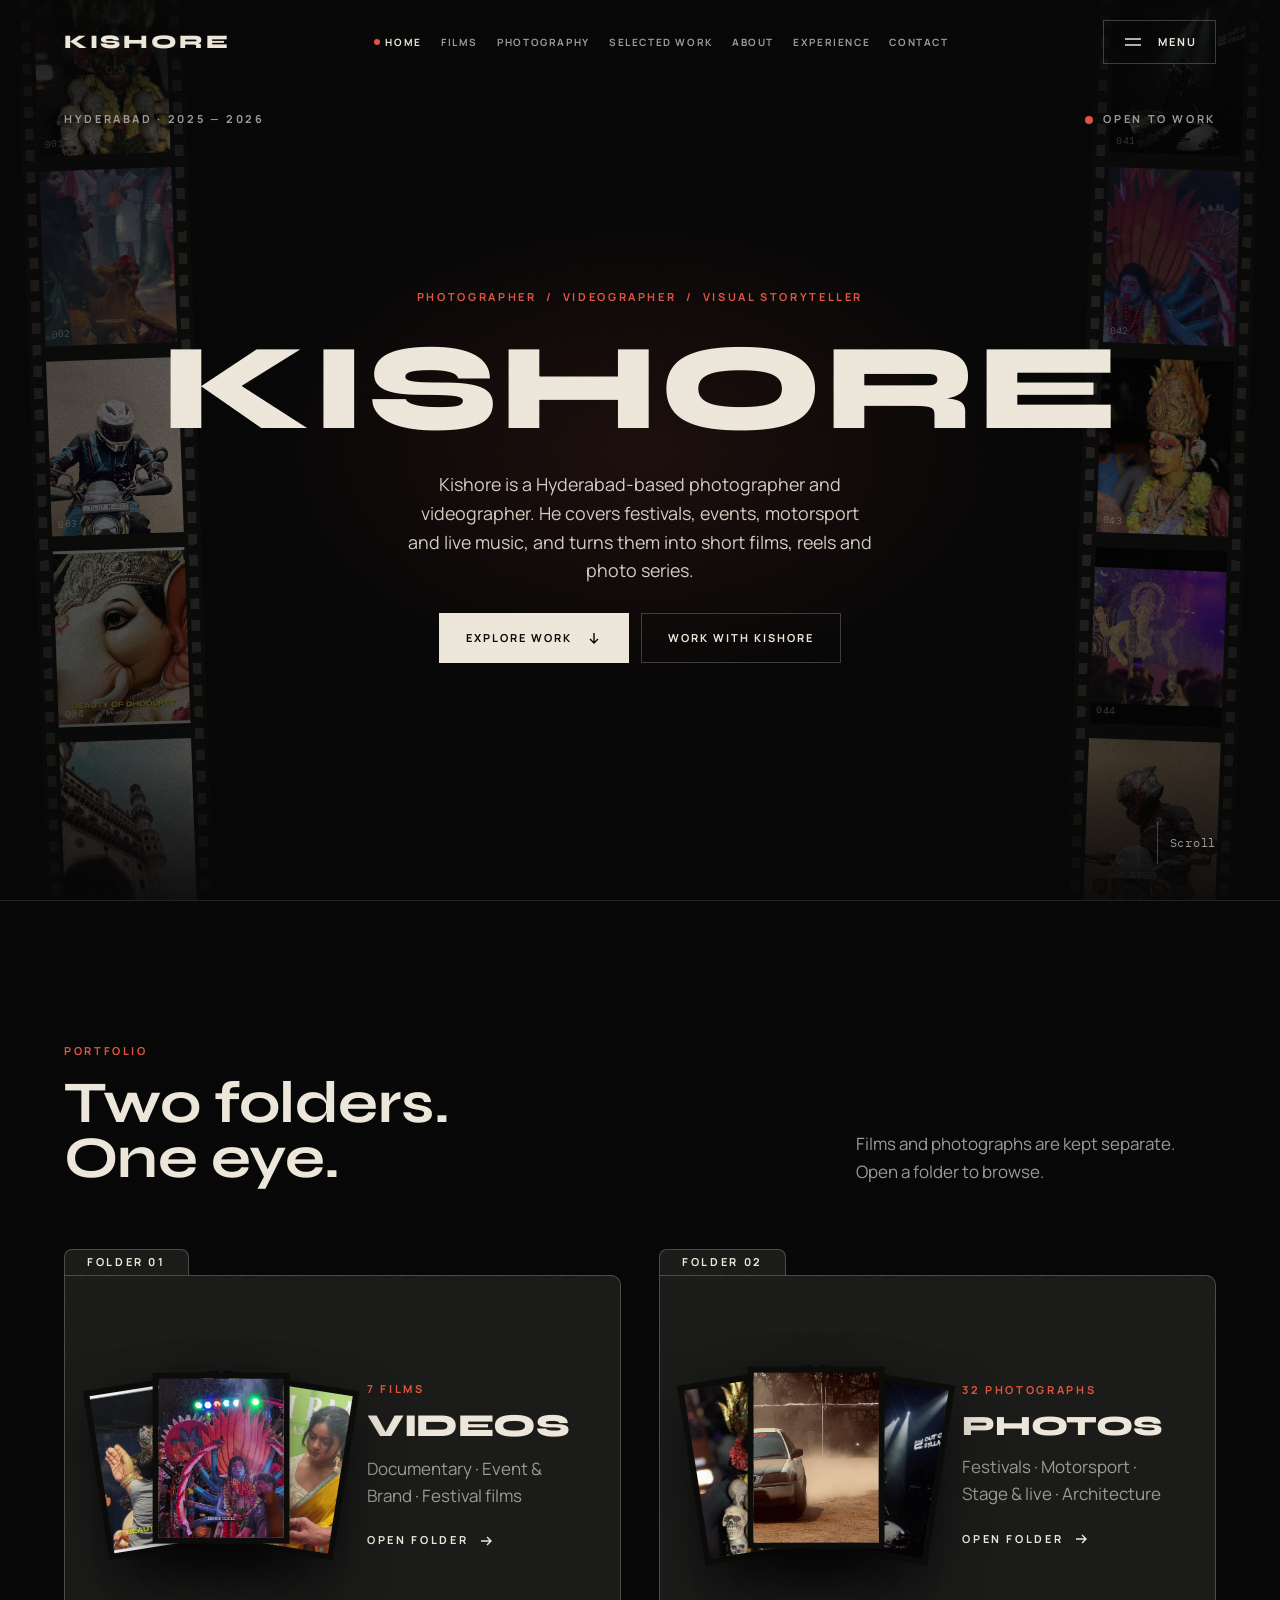
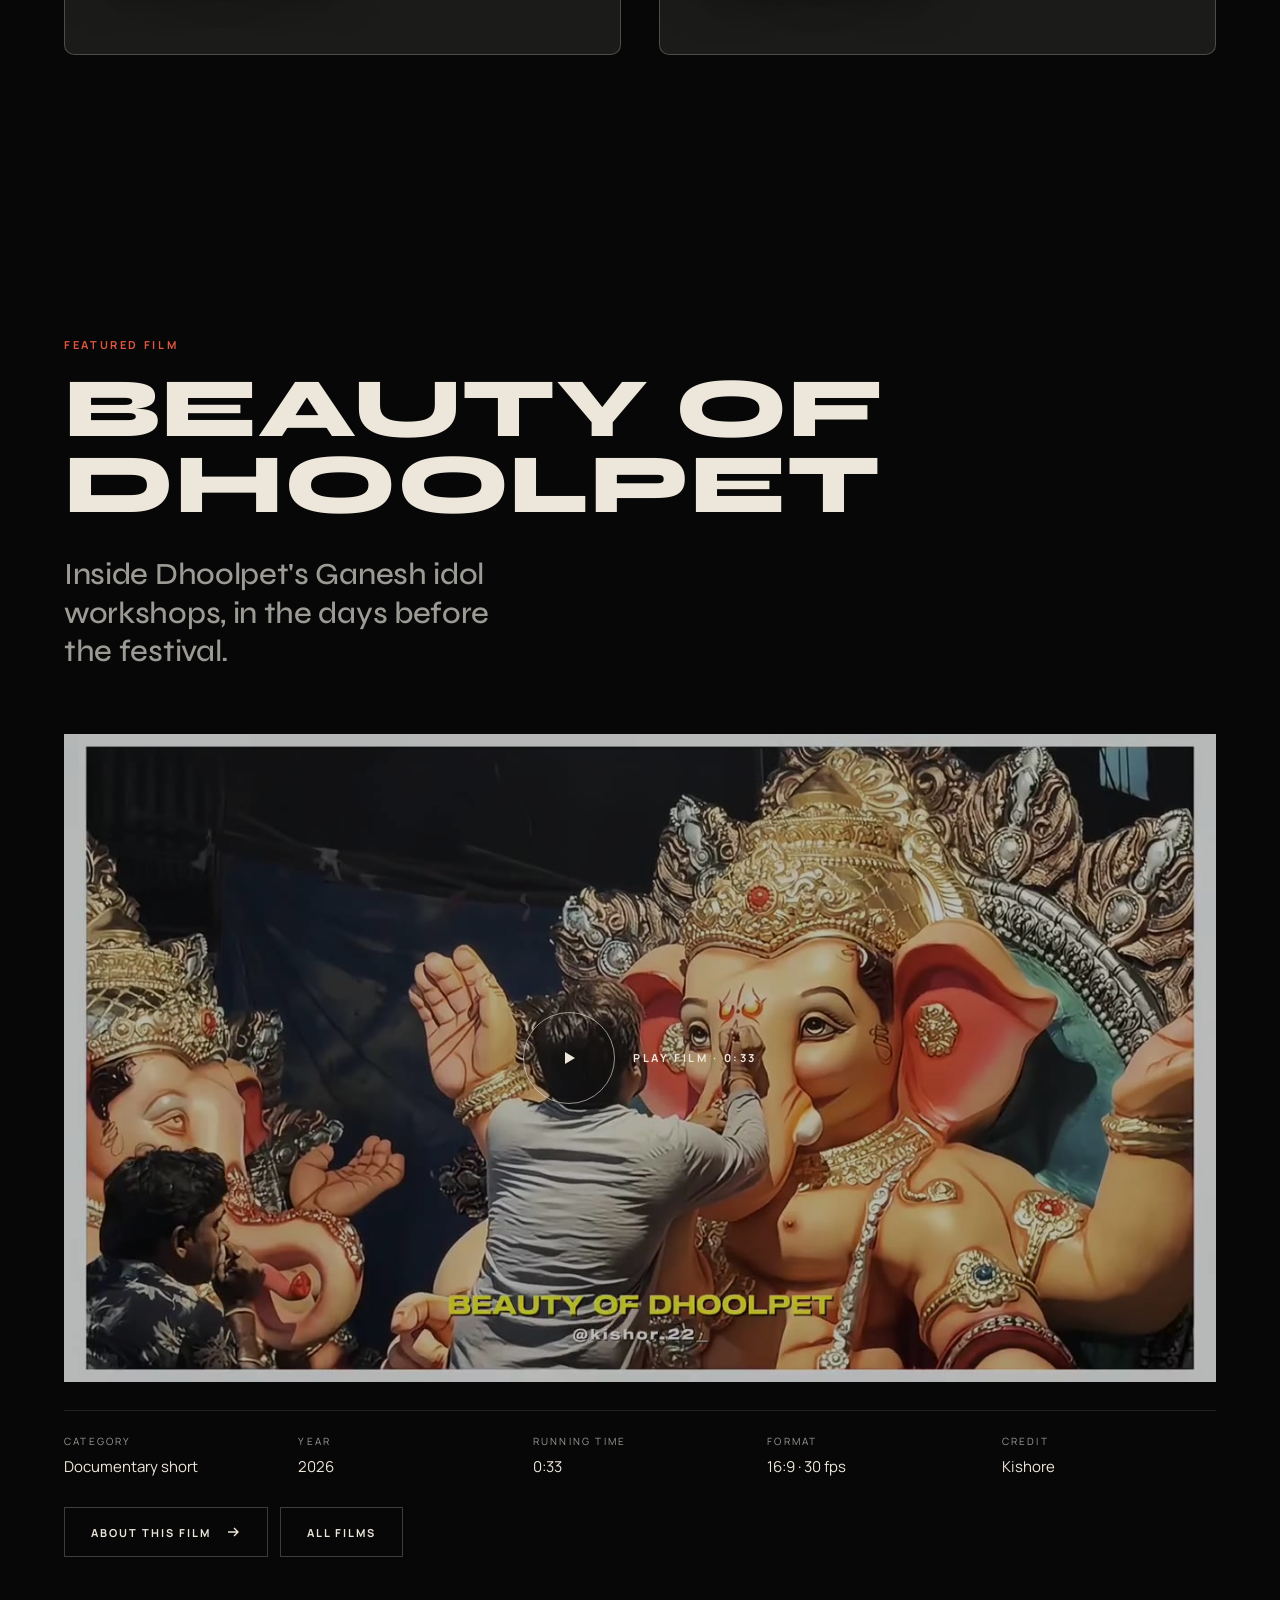
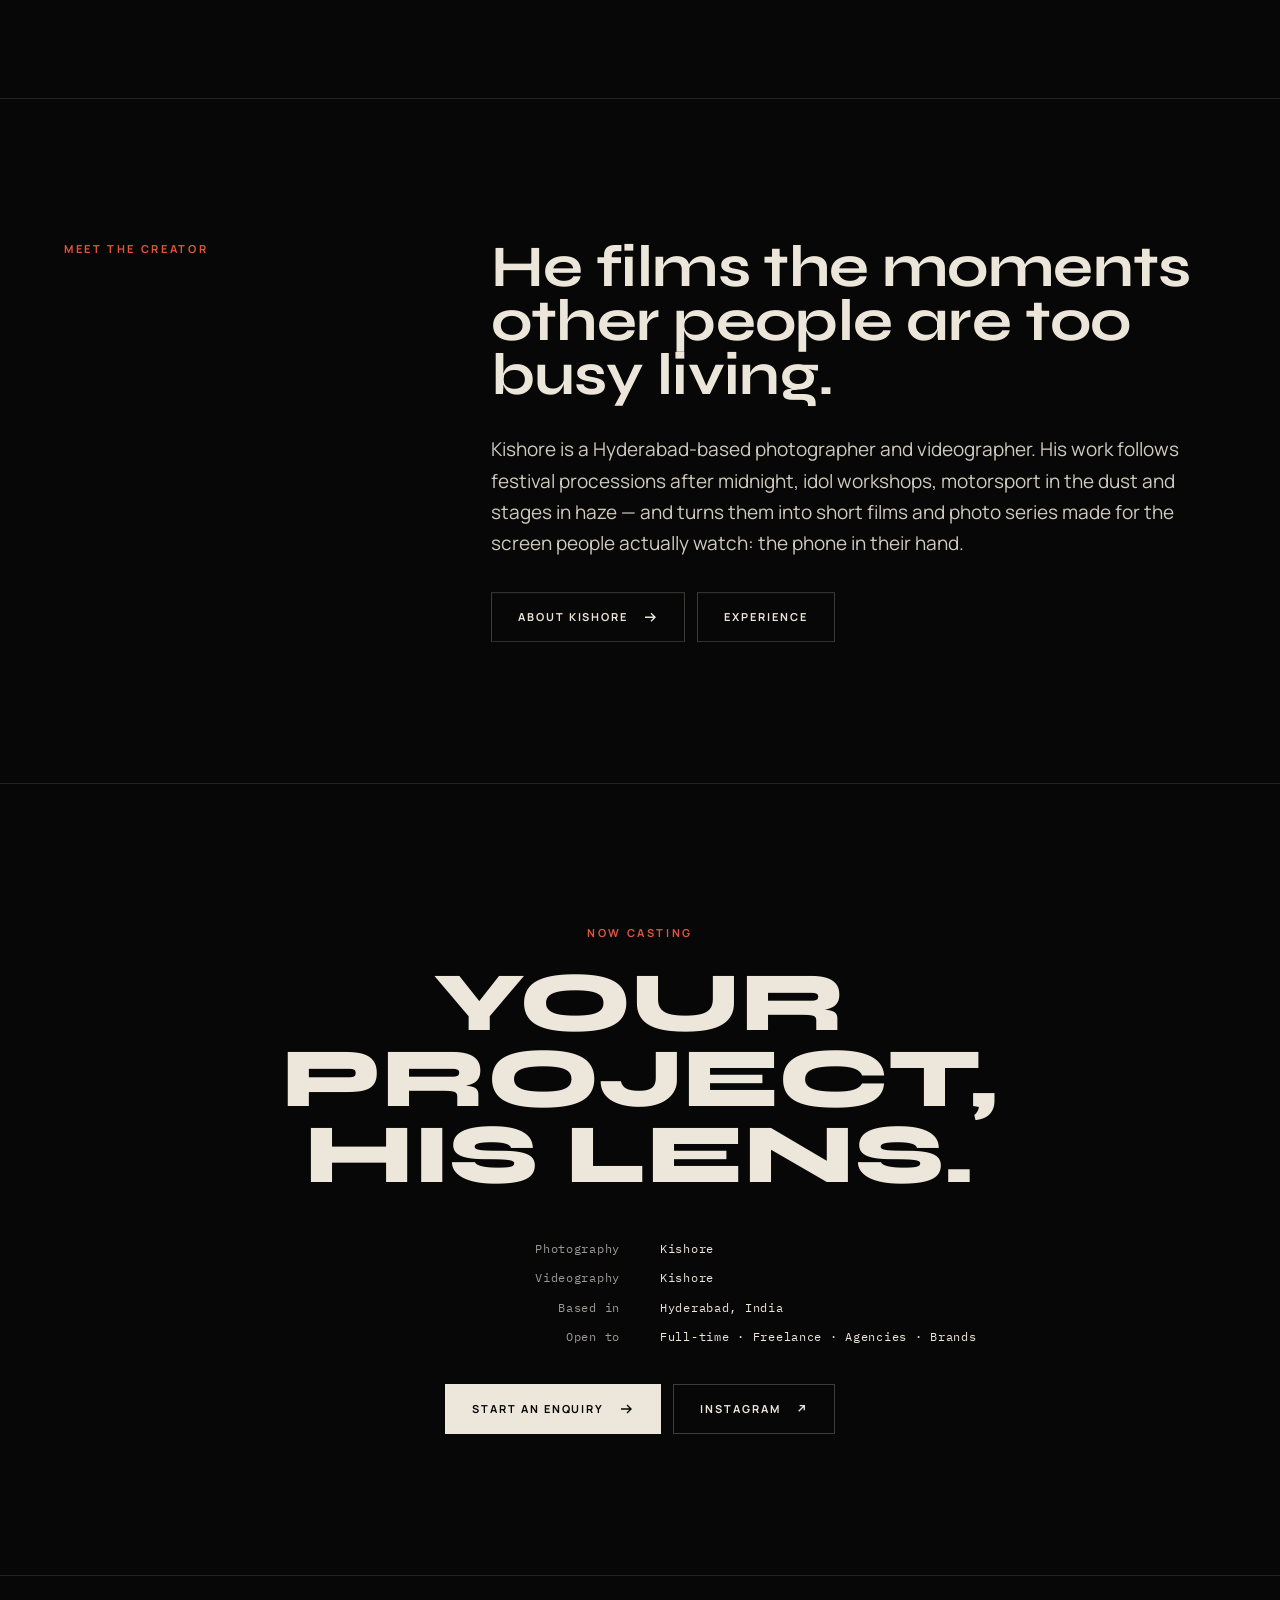
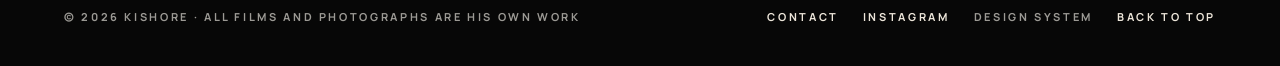
==== commit 7c8488be: "New type (Syne + Manrope); videos and photos as separate folders Co-Authored-By: Claude Opus 5.5 <no" ====
--- a/index.html
+++ b/index.html
@@ -10,7 +10,7 @@
 <meta name="theme-color" content="#070707">
 <script type="application/ld+json">{"@context": "https://schema.org", "@type": "Person", "name": "Kishore", "jobTitle": "Photographer and Videographer", "description": "Kishore — Hyderabad-based photographer and videographer. Short documentaries, event, brand and festival films; event, festival, motorsport and concert photography. Open to full-time roles, freelance, agencies and brands.", "address": {"@type": "PostalAddress", "addressLocality": "Hyderabad", "addressRegion": "Telangana", "addressCountry": "IN"}, "knowsAbout": ["Videography", "Documentary film", "Event films", "Festival photography", "Event photography", "Motorsport photography", "Instagram Reels"], "sameAs": ["https://www.instagram.com/_.kishor.22_/"]}</script>
 <link rel="preconnect" href="https://fonts.googleapis.com"><link rel="preconnect" href="https://fonts.gstatic.com" crossorigin>
-<link rel="stylesheet" href="https://fonts.googleapis.com/css2?family=Archivo:wdth,wght@62..125,400..600&family=Bodoni+Moda:ital,opsz,wght@0,6..96,400..600;1,6..96,400&family=IBM+Plex+Mono:wght@400;500&display=swap">
+<link rel="stylesheet" href="https://fonts.googleapis.com/css2?family=Syne:wght@500..800&family=Manrope:wght@400..700&family=IBM+Plex+Mono:wght@400;500&display=swap">
 <link rel="stylesheet" href="css/site.css">
 </head>
 <body>
@@ -33,12 +33,19 @@
 <p class="credit red" data-in>Photographer &nbsp;/&nbsp; Videographer &nbsp;/&nbsp; Visual Storyteller</p>
 <h1 id="op-name" class="op-name" aria-label="Kishore — Photographer, Videographer, Visual Storyteller"><span aria-hidden="true">KISHORE</span></h1>
 <p class="op-about" data-in>Kishore is a Hyderabad-based photographer and videographer. He covers festivals, events, motorsport and live music, and turns them into short films, reels and photo series.</p>
-<div class="row g12" data-in style="justify-content: center"><button type="button" class="btn solid" data-scroll="#featured">Explore films <svg aria-hidden="true" width="16" height="16" viewBox="0 0 16 16" fill="none" stroke="currentColor" stroke-width="1.4"><path d="M8 3v10M4 9l4 4 4-4"/></svg></button><a class="btn" href="#contact">Work with Kishore</a></div>
+<div class="row g12" data-in style="justify-content: center"><button type="button" class="btn solid" data-scroll="#portfolio">Explore work <svg aria-hidden="true" width="16" height="16" viewBox="0 0 16 16" fill="none" stroke="currentColor" stroke-width="1.4"><path d="M8 3v10M4 9l4 4 4-4"/></svg></button><a class="btn" href="#contact">Work with Kishore</a></div>
 </div>
 <div class="op-bottom"><span></span><span class="scroll-cue mono silver" data-in><i></i>Scroll</span></div>
 </div>
 </section>
 
+<section id="portfolio" class="sec ruled" aria-labelledby="pf-h">
+<div class="wrap"><div class="head"><div class="col g16"><span class="credit red" data-in-view>Portfolio</span><h2 id="pf-h" class="disp h-l" data-in-view>Two folders.<br>One eye.</h2></div><p class="silver" style="max-width: 36ch" data-in-view>Films and photographs are kept separate. Open a folder to browse.</p></div>
+<div class="folders"><a class="folder vid" href="#films"><span class="folder-tab credit">Folder 01</span>
+<div class="folder-body"><div class="fan"><img src="video/dhoolpet.jpg" alt="" loading="lazy"><img src="video/fire-and-faith.jpg" alt="" loading="lazy"><img src="video/sakhi-bazaar.jpg" alt="" loading="lazy"></div>
+<div class="folder-txt"><span class="credit red">7 films</span><h3 class="disp">Videos</h3><p class="silver">Documentary · Event &amp; Brand · Festival films</p><span class="credit open">Open folder <svg aria-hidden="true" width="16" height="16" viewBox="0 0 16 16" fill="none" stroke="currentColor" stroke-width="1.4"><path d="M3 8h10M9 4l4 4-4 4"/></svg></span></div></div></a><a class="folder pho" href="#photography"><span class="folder-tab credit">Folder 02</span>
+<div class="folder-body"><div class="fan"><img src="thumb/k7871.jpg" alt="" loading="lazy"><img src="img/k6229.jpg" alt="" loading="lazy"><img src="thumb/k4925.jpg" alt="" loading="lazy"></div>
+<div class="folder-txt"><span class="credit red">32 photographs</span><h3 class="disp">Photos</h3><p class="silver">Festivals · Motorsport · Stage &amp; live · Architecture</p><span class="credit open">Open folder <svg aria-hidden="true" width="16" height="16" viewBox="0 0 16 16" fill="none" stroke="currentColor" stroke-width="1.4"><path d="M3 8h10M9 4l4 4-4 4"/></svg></span></div></div></a></div></div></section>
 <section id="featured" class="sec" aria-labelledby="feat-h">
 <div class="wrap">
 <div class="head"><div class="col g16"><span class="credit red" data-in-view>Featured film</span><h2 id="feat-h" class="disp caps h-xl" data-in-view>Beauty of<br>Dhoolpet</h2></div>
@@ -59,25 +66,6 @@
 </dl>
 <div class="row g12" style="margin-top: 28px"><a class="btn" href="#film-dhoolpet">About this film <svg aria-hidden="true" width="16" height="16" viewBox="0 0 16 16" fill="none" stroke="currentColor" stroke-width="1.4"><path d="M3 8h10M9 4l4 4-4 4"/></svg></a><a class="btn" href="#films">All films</a></div>
 </div></section>
-
-<section class="sec ruled" aria-labelledby="films-h">
-<div class="wrap"><div class="head"><h2 id="films-h" class="disp caps h-l" data-in-view>Films</h2><p class="credit silver">7 films · hover to preview · select to watch</p></div></div>
-<div class="wrap"><div class="reel-strip" tabindex="0" aria-label="Films, scroll sideways"><a class="fcard w " href="#film-dhoolpet" data-cat="Documentary" data-prev="video/dhoolpet.mp4">
-<div class="fthumb" style="aspect-ratio: 16 / 9"><img src="video/dhoolpet.jpg" alt="Still from Beauty of Dhoolpet" loading="lazy"><span class="tc-badge">01 · 0:33</span><span class="pl"><svg aria-hidden="true" width="18" height="18" viewBox="0 0 18 18" fill="currentColor"><path d="M5 3l10 6-10 6z"/></svg></span></div>
-<div class="col g8"><span class="credit silver">Documentary · 2026</span><h3>Beauty of Dhoolpet</h3></div></a><a class="fcard t " href="#film-sakhi-bazaar" data-cat="Event & Brand" data-prev="video/sakhi-bazaar.mp4">
-<div class="fthumb" style="aspect-ratio: 9 / 16"><img src="video/sakhi-bazaar.jpg" alt="Still from Sakhi Bazaar — Launch Day" loading="lazy"><span class="tc-badge">02 · 0:39</span><span class="pl"><svg aria-hidden="true" width="18" height="18" viewBox="0 0 18 18" fill="currentColor"><path d="M5 3l10 6-10 6z"/></svg></span></div>
-<div class="col g8"><span class="credit silver">Event &amp; Brand · 2026</span><h3>Sakhi Bazaar — Launch Day</h3></div></a><a class="fcard t " href="#film-fire-and-faith" data-cat="Festival" data-prev="video/fire-and-faith.mp4">
-<div class="fthumb" style="aspect-ratio: 9 / 16"><img src="video/fire-and-faith.jpg" alt="Still from Fire &amp; Faith" loading="lazy"><span class="tc-badge">03 · 0:15</span><span class="pl"><svg aria-hidden="true" width="18" height="18" viewBox="0 0 18 18" fill="currentColor"><path d="M5 3l10 6-10 6z"/></svg></span></div>
-<div class="col g8"><span class="credit silver">Festival · 2025</span><h3>Fire &amp; Faith</h3></div></a><a class="fcard t " href="#film-through-my-lens" data-cat="Event" data-prev="video/through-my-lens.mp4">
-<div class="fthumb" style="aspect-ratio: 9 / 16"><img src="video/through-my-lens.jpg" alt="Still from Through My Lens" loading="lazy"><span class="tc-badge">04 · 0:19</span><span class="pl"><svg aria-hidden="true" width="18" height="18" viewBox="0 0 18 18" fill="currentColor"><path d="M5 3l10 6-10 6z"/></svg></span></div>
-<div class="col g8"><span class="credit silver">Event</span><h3>Through My Lens</h3></div></a><a class="fcard t " href="#film-dasara-night" data-cat="Festival" data-prev="video/dasara-night.mp4">
-<div class="fthumb" style="aspect-ratio: 9 / 16"><img src="video/dasara-night.jpg" alt="Still from Dasara Night" loading="lazy"><span class="tc-badge">05 · 0:22</span><span class="pl"><svg aria-hidden="true" width="18" height="18" viewBox="0 0 18 18" fill="currentColor"><path d="M5 3l10 6-10 6z"/></svg></span></div>
-<div class="col g8"><span class="credit silver">Festival · 2025</span><h3>Dasara Night</h3></div></a><a class="fcard s " href="#film-nava-shakti" data-cat="Festival" data-prev="video/nava-shakti.mp4">
-<div class="fthumb" style="aspect-ratio: 1 / 1"><img src="video/nava-shakti.jpg" alt="Still from Nava Shakti Seva Samithi" loading="lazy"><span class="tc-badge">06 · 0:13</span><span class="pl"><svg aria-hidden="true" width="18" height="18" viewBox="0 0 18 18" fill="currentColor"><path d="M5 3l10 6-10 6z"/></svg></span></div>
-<div class="col g8"><span class="credit silver">Festival · 2026</span><h3>Nava Shakti Seva Samithi</h3></div></a><a class="fcard w " href="#film-ganesh-pandal" data-cat="Festival" data-prev="video/ganesh-pandal.mp4">
-<div class="fthumb" style="aspect-ratio: 16 / 9"><img src="video/ganesh-pandal.jpg" alt="Still from Pandal Lights" loading="lazy"><span class="tc-badge">07 · 0:14</span><span class="pl"><svg aria-hidden="true" width="18" height="18" viewBox="0 0 18 18" fill="currentColor"><path d="M5 3l10 6-10 6z"/></svg></span></div>
-<div class="col g8"><span class="credit silver">Festival · 2025</span><h3>Pandal Lights</h3></div></a></div></div>
-</section>
 
 <section class="sec ruled" aria-labelledby="intro-h">
 <div class="wrap split">
@@ -88,15 +76,6 @@
 <div class="row g12" data-in-view><a class="btn" href="#about">About Kishore <svg aria-hidden="true" width="16" height="16" viewBox="0 0 16 16" fill="none" stroke="currentColor" stroke-width="1.4"><path d="M3 8h10M9 4l4 4-4 4"/></svg></a><a class="btn" href="#experience">Experience</a></div>
 </div></div></section>
 
-<section class="sec ruled" aria-labelledby="ph-h">
-<div class="wrap"><div class="head"><h2 id="ph-h" class="disp caps h-l" data-in-view>Photography</h2><a class="btn" href="#photography">All 32 photographs <svg aria-hidden="true" width="16" height="16" viewBox="0 0 16 16" fill="none" stroke="currentColor" stroke-width="1.4"><path d="M3 8h10M9 4l4 4-4 4"/></svg></a></div>
-<div class="ph-grid"><button type="button" class="ph-item " data-cat="festivals" data-k="k7871" aria-label="View Goddess, close full screen"><div class="fr mask-in" style="aspect-ratio: 3 / 4"><img src="thumb/k7871.jpg" alt="Festival performer in black and white face paint, gold crown and lemon garland, at night" loading="lazy" decoding="async"></div>
-<div class="cap"><span class="ital" style="font-size: 19px">Goddess, close</span><span class="mono silver">FR 001</span></div></button><button type="button" class="ph-item land" data-cat="motorsport" data-k="k6229" aria-label="View Sideways full screen"><div class="fr mask-in" style="aspect-ratio: 3 / 2"><img src="img/k6229.jpg" alt="Silver sedan drifting through a dust cloud with spectators behind" loading="lazy" decoding="async"></div>
-<div class="cap"><span class="ital" style="font-size: 19px">Sideways</span><span class="mono silver">FR 002</span></div></button><button type="button" class="ph-item " data-cat="festivals" data-k="k7855" aria-label="View Turmeric and gold full screen"><div class="fr mask-in" style="aspect-ratio: 3 / 4"><img src="thumb/k7855.jpg" alt="Performer with yellow face paint and a jewelled gold crown looking into the lens" loading="lazy" decoding="async"></div>
-<div class="cap"><span class="ital" style="font-size: 19px">Turmeric and gold</span><span class="mono silver">FR 003</span></div></button><button type="button" class="ph-item " data-cat="architecture" data-k="fsb" aria-label="View Charminar, from below full screen"><div class="fr mask-in" style="aspect-ratio: 3 / 4"><img src="thumb/fsb.jpg" alt="Charminar arch and minaret photographed upward against a pale sky" loading="lazy" decoding="async"></div>
-<div class="cap"><span class="ital" style="font-size: 19px">Charminar, from below</span><span class="mono silver">FR 004</span></div></button><button type="button" class="ph-item " data-cat="stage" data-k="k4925" aria-label="View Two beams full screen"><div class="fr mask-in" style="aspect-ratio: 3 / 4"><img src="thumb/k4925.jpg" alt="Singer on a dark stage lit by two spotlight beams" loading="lazy" decoding="async"></div>
-<div class="cap"><span class="ital" style="font-size: 19px">Two beams</span><span class="mono silver">FR 005</span></div></button></div></div></section>
-
 <section class="sec ruled" aria-labelledby="cta-h">
 <div class="wrap cred-block">
 <span class="credit red">Now casting</span>
@@ -106,10 +85,11 @@
 </dl>
 <div class="row g12" style="justify-content: center; margin-top: 16px"><a class="btn solid" href="#contact">Start an enquiry <svg aria-hidden="true" width="16" height="16" viewBox="0 0 16 16" fill="none" stroke="currentColor" stroke-width="1.4"><path d="M3 8h10M9 4l4 4-4 4"/></svg></a><a class="btn" href="https://www.instagram.com/_.kishor.22_/" target="_blank" rel="noopener">Instagram <svg aria-hidden="true" width="13" height="13" viewBox="0 0 14 14" fill="none" stroke="currentColor" stroke-width="1.4"><path d="M4 10l6-6M5 4h5v5"/></svg></a></div>
 </div></section></div><div class="view" data-view="films" data-title="Films" data-sc="02" hidden><section class="wrap" style="padding-top: 150px; padding-bottom: 56px">
-<div class="col g24"><span class="credit red" data-in>Films · Videography</span>
+<div class="col g24"><span class="credit red" data-in>Folder 01 · Videos</span>
 <h1 class="disp caps h-xxl" data-title-in>Films</h1>
-<div class="row between g24" data-in style="align-items: flex-end"><p class="lede silver" style="max-width: 30ch">Short documentaries, event and festival films — cut for the screen in your hand.</p><div class="row g8 fchips" role="group" aria-label="Filter films"><button type="button" class="chip" data-f="all" aria-pressed="true">All films<span class="n">7</span></button><button type="button" class="chip" data-f="Documentary" aria-pressed="false">Documentary<span class="n">1</span></button><button type="button" class="chip" data-f="Event &amp; Brand" aria-pressed="false">Event &amp; Brand<span class="n">1</span></button><button type="button" class="chip" data-f="Event" aria-pressed="false">Event<span class="n">1</span></button><button type="button" class="chip" data-f="Festival" aria-pressed="false">Festival<span class="n">4</span></button></div></div></div></section>
-<section class="wrap" style="padding-bottom: 140px"><div class="film-grid"><a class="fcard w " href="#film-dhoolpet" data-cat="Documentary" data-prev="video/dhoolpet.mp4">
+<div class="row between g24" data-in style="align-items: flex-end"><p class="lede silver" style="max-width: 30ch">Short documentaries, event and festival films. Pick a folder.</p></div></div></section>
+<section class="wrap" style="padding-bottom: 40px"><div class="albums" role="group" aria-label="Film folders" data-albums><button type="button" class="album" data-f="all" aria-pressed="true"><span class="album-tab"></span><span class="album-cover"><img src="video/ganesh-pandal.jpg" alt="" loading="lazy"></span><span class="album-txt"><span class="album-t">All films</span><span class="mono silver">7 items</span></span></button><button type="button" class="album" data-f="Documentary" aria-pressed="false"><span class="album-tab"></span><span class="album-cover"><img src="video/dhoolpet.jpg" alt="" loading="lazy"></span><span class="album-txt"><span class="album-t">Documentary</span><span class="mono silver">1 items</span></span></button><button type="button" class="album" data-f="Event &amp; Brand" aria-pressed="false"><span class="album-tab"></span><span class="album-cover"><img src="video/sakhi-bazaar.jpg" alt="" loading="lazy"></span><span class="album-txt"><span class="album-t">Event &amp; Brand</span><span class="mono silver">1 items</span></span></button><button type="button" class="album" data-f="Event" aria-pressed="false"><span class="album-tab"></span><span class="album-cover"><img src="video/through-my-lens.jpg" alt="" loading="lazy"></span><span class="album-txt"><span class="album-t">Event</span><span class="mono silver">1 items</span></span></button><button type="button" class="album" data-f="Festival" aria-pressed="false"><span class="album-tab"></span><span class="album-cover"><img src="video/fire-and-faith.jpg" alt="" loading="lazy"></span><span class="album-txt"><span class="album-t">Festival</span><span class="mono silver">4 items</span></span></button></div></section>
+<section class="wrap" style="padding-bottom: 140px"><p class="credit silver album-now" style="margin-bottom: 28px">Showing · <span>All films</span></p><div class="film-grid" data-items><a class="fcard w " href="#film-dhoolpet" data-cat="Documentary" data-prev="video/dhoolpet.mp4">
 <div class="fthumb" style="aspect-ratio: 16 / 9"><img src="video/dhoolpet.jpg" alt="Still from Beauty of Dhoolpet" loading="lazy"><span class="tc-badge">01 · 0:33</span><span class="pl"><svg aria-hidden="true" width="18" height="18" viewBox="0 0 18 18" fill="currentColor"><path d="M5 3l10 6-10 6z"/></svg></span></div>
 <div class="col g8"><span class="credit silver">Documentary · 2026</span><h3>Beauty of Dhoolpet</h3></div></a><a class="fcard t " href="#film-sakhi-bazaar" data-cat="Event & Brand" data-prev="video/sakhi-bazaar.mp4">
 <div class="fthumb" style="aspect-ratio: 9 / 16"><img src="video/sakhi-bazaar.jpg" alt="Still from Sakhi Bazaar — Launch Day" loading="lazy"><span class="tc-badge">02 · 0:39</span><span class="pl"><svg aria-hidden="true" width="18" height="18" viewBox="0 0 18 18" fill="currentColor"><path d="M5 3l10 6-10 6z"/></svg></span></div>
@@ -330,10 +310,11 @@
 <section class="wrap sec ruled"><div class="head"><h2 class="disp caps h-m">Related photography</h2><a class="btn" href="#photography">Photography <svg aria-hidden="true" width="16" height="16" viewBox="0 0 16 16" fill="none" stroke="currentColor" stroke-width="1.4"><path d="M3 8h10M9 4l4 4-4 4"/></svg></a></div><div class="ph-grid"><button type="button" class="ph-item " data-cat="festivals" data-k="k1390" aria-label="View Blue Ganesh, workshop full screen"><div class="fr mask-in" style="aspect-ratio: 3 / 4"><img src="thumb/k1390.jpg" alt="Blue dancing Ganesh idol in a workshop shed" loading="lazy" decoding="async"></div>
 <div class="cap"><span class="ital" style="font-size: 19px">Blue Ganesh, workshop</span><span class="mono silver">FR 002</span></div></button></div></section>
 <a class="next-film" href="#film-dhoolpet"><img src="video/dhoolpet.jpg" alt="" loading="lazy"><div class="wrap in"><span class="credit red">Next film</span><span class="disp caps h-xl">Beauty of Dhoolpet</span><span class="credit silver">Documentary · 0:33</span></div></a></div><div class="view" data-view="photography" data-title="Photography" data-sc="10" hidden><section class="wrap" style="padding-top: 150px; padding-bottom: 56px">
-<div class="col g24"><span class="credit red" data-in>Photography · Stills</span>
+<div class="col g24"><span class="credit red" data-in>Folder 02 · Photos</span>
 <h1 class="disp caps h-xxl" data-title-in>Photography</h1>
-<div class="row between g24" data-in style="align-items: flex-end"><p class="lede silver" style="max-width: 30ch">Festivals, motorsport, stages and the Old City — the stills that sit beside the films.</p><div class="row g8 pchips" role="group" aria-label="Filter photographs"><button type="button" class="chip" data-f="all" aria-pressed="true">All<span class="n">32</span></button><button type="button" class="chip" data-f="festivals" aria-pressed="false">Festivals<span class="n">8</span></button><button type="button" class="chip" data-f="motorsport" aria-pressed="false">Motorsport<span class="n">8</span></button><button type="button" class="chip" data-f="stage" aria-pressed="false">Stage &amp; live<span class="n">8</span></button><button type="button" class="chip" data-f="architecture" aria-pressed="false">Architecture<span class="n">5</span></button><button type="button" class="chip" data-f="quiet" aria-pressed="false">Landscape &amp; more<span class="n">3</span></button></div></div></div></section>
-<section class="wrap" style="padding-bottom: 140px"><div class="ph-grid" data-gallery><button type="button" class="ph-item " data-cat="festivals" data-k="k7871" aria-label="View Goddess, close full screen"><div class="fr mask-in" style="aspect-ratio: 3 / 4"><img src="thumb/k7871.jpg" alt="Festival performer in black and white face paint, gold crown and lemon garland, at night" loading="lazy" decoding="async"></div>
+<div class="row between g24" data-in style="align-items: flex-end"><p class="lede silver" style="max-width: 30ch">Festivals, motorsport, stages and the Old City. Pick an album.</p></div></div></section>
+<section class="wrap" style="padding-bottom: 40px"><div class="albums" role="group" aria-label="Photo albums" data-albums><button type="button" class="album" data-f="all" aria-pressed="true"><span class="album-tab"></span><span class="album-cover"><img src="thumb/k7871.jpg" alt="" loading="lazy"></span><span class="album-txt"><span class="album-t">All photos</span><span class="mono silver">32 items</span></span></button><button type="button" class="album" data-f="festivals" aria-pressed="false"><span class="album-tab"></span><span class="album-cover"><img src="thumb/k7855.jpg" alt="" loading="lazy"></span><span class="album-txt"><span class="album-t">Festivals</span><span class="mono silver">8 items</span></span></button><button type="button" class="album" data-f="motorsport" aria-pressed="false"><span class="album-tab"></span><span class="album-cover"><img src="thumb/k6206.jpg" alt="" loading="lazy"></span><span class="album-txt"><span class="album-t">Motorsport</span><span class="mono silver">8 items</span></span></button><button type="button" class="album" data-f="stage" aria-pressed="false"><span class="album-tab"></span><span class="album-cover"><img src="thumb/k4925.jpg" alt="" loading="lazy"></span><span class="album-txt"><span class="album-t">Stage &amp; live</span><span class="mono silver">8 items</span></span></button><button type="button" class="album" data-f="architecture" aria-pressed="false"><span class="album-tab"></span><span class="album-cover"><img src="thumb/fsb.jpg" alt="" loading="lazy"></span><span class="album-txt"><span class="album-t">Architecture</span><span class="mono silver">5 items</span></span></button><button type="button" class="album" data-f="quiet" aria-pressed="false"><span class="album-tab"></span><span class="album-cover"><img src="thumb/k7555.jpg" alt="" loading="lazy"></span><span class="album-txt"><span class="album-t">Landscape &amp; more</span><span class="mono silver">3 items</span></span></button></div></section>
+<section class="wrap" style="padding-bottom: 140px"><p class="credit silver album-now" style="margin-bottom: 28px">Showing · <span>All photos</span></p><div class="ph-grid" data-gallery data-items><button type="button" class="ph-item " data-cat="festivals" data-k="k7871" aria-label="View Goddess, close full screen"><div class="fr mask-in" style="aspect-ratio: 3 / 4"><img src="thumb/k7871.jpg" alt="Festival performer in black and white face paint, gold crown and lemon garland, at night" loading="lazy" decoding="async"></div>
 <div class="cap"><span class="ital" style="font-size: 19px">Goddess, close</span><span class="mono silver">FR 001</span></div></button><button type="button" class="ph-item " data-cat="motorsport" data-k="k6206" aria-label="View Head-on full screen"><div class="fr mask-in" style="aspect-ratio: 3 / 4"><img src="thumb/k6206.jpg" alt="Rider in a white helmet and blue jacket on a scrambler, facing camera through dust" loading="lazy" decoding="async"></div>
 <div class="cap"><span class="ital" style="font-size: 19px">Head-on</span><span class="mono silver">FR 002</span></div></button><button type="button" class="ph-item " data-cat="stage" data-k="k4925" aria-label="View Two beams full screen"><div class="fr mask-in" style="aspect-ratio: 3 / 4"><img src="thumb/k4925.jpg" alt="Singer on a dark stage lit by two spotlight beams" loading="lazy" decoding="async"></div>
 <div class="cap"><span class="ital" style="font-size: 19px">Two beams</span><span class="mono silver">FR 003</span></div></button><button type="button" class="ph-item " data-cat="festivals" data-k="k7855" aria-label="View Turmeric and gold full screen"><div class="fr mask-in" style="aspect-ratio: 3 / 4"><img src="thumb/k7855.jpg" alt="Performer with yellow face paint and a jewelled gold crown looking into the lens" loading="lazy" decoding="async"></div>
@@ -368,17 +349,17 @@
 <div class="cap"><span class="ital" style="font-size: 19px">The Beauty of Charminar</span><span class="mono silver">FR 032</span></div></button></div></section></div><div class="view" data-view="selected-work" data-title="Selected Work" data-sc="11" hidden><section class="wrap" style="padding-top: 150px; padding-bottom: 56px">
 <div class="col g24"><span class="credit red" data-in>Selected work · Films &amp; photo series</span>
 <h1 class="disp caps h-xxl" data-title-in>Selected work</h1>
-<div class="row between g24" data-in style="align-items: flex-end"><p class="lede silver" style="max-width: 30ch">Three films and three photo series — the strongest of each.</p></div></div></section><section class="wrap" style="padding-bottom: 120px"><article class="scene"><a class="media" href="#film-dhoolpet" data-prev="video/dhoolpet.mp4" style="aspect-ratio: 16 / 10"><img src="video/dhoolpet.jpg" alt="Still from Beauty of Dhoolpet" loading="lazy"></a><div class="col g24" data-in-view><span class="credit"><span class="red">SC 01</span> · Film · Documentary · 2026</span><h2 class="disp caps h-l">Beauty of Dhoolpet</h2><p class="body-l">Dhoolpet, in Hyderabad's old city, is where many of the city's Ganesh idols are made. The film moves through the workshops as the idols are finished — eyes being painted, trunks and ornaments completed, figures many times human height waiting under tarpaulin.</p>
+<div class="row between g24" data-in style="align-items: flex-end"><p class="lede silver" style="max-width: 30ch">The strongest three films, then the strongest three photo series.</p></div></div></section><section class="wrap" style="padding-bottom: 120px"><h2 class="credit red group-h">Folder 01 · Videos</h2><article class="scene"><a class="media" href="#film-dhoolpet" data-prev="video/dhoolpet.mp4" style="aspect-ratio: 16 / 10"><img src="video/dhoolpet.jpg" alt="Still from Beauty of Dhoolpet" loading="lazy"></a><div class="col g24" data-in-view><span class="credit"><span class="red">SC 01</span> · Film · Documentary · 2026</span><h2 class="disp caps h-l">Beauty of Dhoolpet</h2><p class="body-l">Dhoolpet, in Hyderabad's old city, is where many of the city's Ganesh idols are made. The film moves through the workshops as the idols are finished — eyes being painted, trunks and ornaments completed, figures many times human height waiting under tarpaulin.</p>
 <dl class="facts" style="border-bottom: 0"><div><dt>Running time</dt><dd>0:33</dd></div><div><dt>Format</dt><dd>16:9 · 30 fps</dd></div><div><dt>Credit</dt><dd>Kishore</dd></div></dl>
-<a class="btn solid" href="#film-dhoolpet" style="align-self: flex-start"><svg aria-hidden="true" width="18" height="18" viewBox="0 0 18 18" fill="currentColor"><path d="M5 3l10 6-10 6z"/></svg> Watch the film</a></div></article><article class="scene flip"><button type="button" class="media" data-set="k7871,k7855,k7847,k7880" style="aspect-ratio: 4 / 5; border: 0; padding: 0; cursor: zoom-in; width: 100%" aria-label="View Goddess Night frames"><img src="img/k7871.jpg" alt="Festival performer in black and white face paint, gold crown and lemon garland, at night" loading="lazy"></button><div class="col g24" data-in-view><span class="credit"><span class="red">SC 02</span> · Photo series · Festival portraiture · 21.08.2026</span><h2 class="disp caps h-l">Goddess Night</h2><p class="body-l">Late at night, performers dressed as the goddess move through the crowd — crowns of beaten gold, faces painted in turmeric, vermilion and black. Long lens, tight crops, nothing in the background but night. Three of the four frames sit between 100 and 125mm: close enough to fill the frame with a face, far enough to stay out of the performers' way. The last switches wide for the full figure.</p>
+<a class="btn solid" href="#film-dhoolpet" style="align-self: flex-start"><svg aria-hidden="true" width="18" height="18" viewBox="0 0 18 18" fill="currentColor"><path d="M5 3l10 6-10 6z"/></svg> Watch the film</a></div></article><article class="scene flip"><a class="media" href="#film-sakhi-bazaar" data-prev="video/sakhi-bazaar.mp4" style="aspect-ratio: 4 / 5"><img src="video/sakhi-bazaar.jpg" alt="Still from Sakhi Bazaar — Launch Day" loading="lazy"></a><div class="col g24" data-in-view><span class="credit"><span class="red">SC 02</span> · Film · Event &amp; Brand · 2026</span><h2 class="disp caps h-l">Sakhi Bazaar — Launch Day</h2><p class="body-l">Guests arriving, the ceremonial lamp lighting, bouquets, the stalls and the press interviews on the day — the whole opening cut into a single vertical reel.</p>
+<dl class="facts" style="border-bottom: 0"><div><dt>Running time</dt><dd>0:39</dd></div><div><dt>Format</dt><dd>9:16 · 30 fps</dd></div><div><dt>Credit</dt><dd>Kishore</dd></div></dl>
+<a class="btn solid" href="#film-sakhi-bazaar" style="align-self: flex-start"><svg aria-hidden="true" width="18" height="18" viewBox="0 0 18 18" fill="currentColor"><path d="M5 3l10 6-10 6z"/></svg> Watch the film</a></div></article><article class="scene"><a class="media" href="#film-fire-and-faith" data-prev="video/fire-and-faith.mp4" style="aspect-ratio: 4 / 5"><img src="video/fire-and-faith.jpg" alt="Still from Fire &amp; Faith" loading="lazy"></a><div class="col g24" data-in-view><span class="credit"><span class="red">SC 03</span> · Film · Festival · 2025</span><h2 class="disp caps h-l">Fire &amp; Faith</h2><p class="body-l">A night procession: performers costumed as the goddess under many-armed headdresses, fire breathed into the air, the crowd pressing in on all sides.</p>
+<dl class="facts" style="border-bottom: 0"><div><dt>Running time</dt><dd>0:15</dd></div><div><dt>Format</dt><dd>9:16 · captured at 60 fps</dd></div><div><dt>Credit</dt><dd>Kishore</dd></div></dl>
+<a class="btn solid" href="#film-fire-and-faith" style="align-self: flex-start"><svg aria-hidden="true" width="18" height="18" viewBox="0 0 18 18" fill="currentColor"><path d="M5 3l10 6-10 6z"/></svg> Watch the film</a></div></article><h2 class="credit red group-h">Folder 02 · Photos</h2><article class="scene flip"><button type="button" class="media" data-set="k7871,k7855,k7847,k7880" style="aspect-ratio: 4 / 5; border: 0; padding: 0; cursor: zoom-in; width: 100%" aria-label="View Goddess Night frames"><img src="img/k7871.jpg" alt="Festival performer in black and white face paint, gold crown and lemon garland, at night" loading="lazy"></button><div class="col g24" data-in-view><span class="credit"><span class="red">SC 04</span> · Photo series · Festival portraiture · 21.08.2026</span><h2 class="disp caps h-l">Goddess Night</h2><p class="body-l">Late at night, performers dressed as the goddess move through the crowd — crowns of beaten gold, faces painted in turmeric, vermilion and black. Long lens, tight crops, nothing in the background but night. Three of the four frames sit between 100 and 125mm: close enough to fill the frame with a face, far enough to stay out of the performers' way. The last switches wide for the full figure.</p>
 <dl class="facts" style="border-bottom: 0"><div><dt>Frames</dt><dd>4</dd></div><div><dt>Focal range</dt><dd>48 – 125mm</dd></div><div><dt>Credit</dt><dd>Kishore</dd></div></dl>
-<button type="button" class="btn solid" data-set="k7871,k7855,k7847,k7880" style="align-self: flex-start">View the series <svg aria-hidden="true" width="16" height="16" viewBox="0 0 16 16" fill="none" stroke="currentColor" stroke-width="1.4"><path d="M3 8h10M9 4l4 4-4 4"/></svg></button></div></article><article class="scene"><a class="media" href="#film-sakhi-bazaar" data-prev="video/sakhi-bazaar.mp4" style="aspect-ratio: 4 / 5"><img src="video/sakhi-bazaar.jpg" alt="Still from Sakhi Bazaar — Launch Day" loading="lazy"></a><div class="col g24" data-in-view><span class="credit"><span class="red">SC 03</span> · Film · Event &amp; Brand · 2026</span><h2 class="disp caps h-l">Sakhi Bazaar — Launch Day</h2><p class="body-l">Guests arriving, the ceremonial lamp lighting, bouquets, the stalls and the press interviews on the day — the whole opening cut into a single vertical reel.</p>
-<dl class="facts" style="border-bottom: 0"><div><dt>Running time</dt><dd>0:39</dd></div><div><dt>Format</dt><dd>9:16 · 30 fps</dd></div><div><dt>Credit</dt><dd>Kishore</dd></div></dl>
-<a class="btn solid" href="#film-sakhi-bazaar" style="align-self: flex-start"><svg aria-hidden="true" width="18" height="18" viewBox="0 0 18 18" fill="currentColor"><path d="M5 3l10 6-10 6z"/></svg> Watch the film</a></div></article><article class="scene flip"><button type="button" class="media" data-set="k6206,k6211,k6141,k6229,k6241,k6200,k6263,k6266" style="aspect-ratio: 4 / 5; border: 0; padding: 0; cursor: zoom-in; width: 100%" aria-label="View Dust and Throttle frames"><img src="img/k6206.jpg" alt="Rider in a white helmet and blue jacket on a scrambler, facing camera through dust" loading="lazy"></button><div class="col g24" data-in-view><span class="credit"><span class="red">SC 04</span> · Photo series · Motorsport · 24.03.2026</span><h2 class="disp caps h-l">Dust &amp; Throttle</h2><p class="body-l">Riders in full gear and cars sliding on loose earth, with a crowd pressed along the barrier. Ninety minutes of runs, start to finish. Most frames at 120mm or longer from trackside. The long lens flattens the dust into a warm backdrop so each rider reads cleanly; the final runs are graded to monochrome, reducing the cars to shape and texture.</p>
+<button type="button" class="btn solid" data-set="k7871,k7855,k7847,k7880" style="align-self: flex-start">View the series <svg aria-hidden="true" width="16" height="16" viewBox="0 0 16 16" fill="none" stroke="currentColor" stroke-width="1.4"><path d="M3 8h10M9 4l4 4-4 4"/></svg></button></div></article><article class="scene"><button type="button" class="media" data-set="k6206,k6211,k6141,k6229,k6241,k6200,k6263,k6266" style="aspect-ratio: 4 / 5; border: 0; padding: 0; cursor: zoom-in; width: 100%" aria-label="View Dust and Throttle frames"><img src="img/k6206.jpg" alt="Rider in a white helmet and blue jacket on a scrambler, facing camera through dust" loading="lazy"></button><div class="col g24" data-in-view><span class="credit"><span class="red">SC 05</span> · Photo series · Motorsport · 24.03.2026</span><h2 class="disp caps h-l">Dust &amp; Throttle</h2><p class="body-l">Riders in full gear and cars sliding on loose earth, with a crowd pressed along the barrier. Ninety minutes of runs, start to finish. Most frames at 120mm or longer from trackside. The long lens flattens the dust into a warm backdrop so each rider reads cleanly; the final runs are graded to monochrome, reducing the cars to shape and texture.</p>
 <dl class="facts" style="border-bottom: 0"><div><dt>Frames</dt><dd>8</dd></div><div><dt>Focal range</dt><dd>48 – 154mm</dd></div><div><dt>Credit</dt><dd>Kishore</dd></div></dl>
-<button type="button" class="btn solid" data-set="k6206,k6211,k6141,k6229,k6241,k6200,k6263,k6266" style="align-self: flex-start">View the series <svg aria-hidden="true" width="16" height="16" viewBox="0 0 16 16" fill="none" stroke="currentColor" stroke-width="1.4"><path d="M3 8h10M9 4l4 4-4 4"/></svg></button></div></article><article class="scene"><a class="media" href="#film-fire-and-faith" data-prev="video/fire-and-faith.mp4" style="aspect-ratio: 4 / 5"><img src="video/fire-and-faith.jpg" alt="Still from Fire &amp; Faith" loading="lazy"></a><div class="col g24" data-in-view><span class="credit"><span class="red">SC 05</span> · Film · Festival · 2025</span><h2 class="disp caps h-l">Fire &amp; Faith</h2><p class="body-l">A night procession: performers costumed as the goddess under many-armed headdresses, fire breathed into the air, the crowd pressing in on all sides.</p>
-<dl class="facts" style="border-bottom: 0"><div><dt>Running time</dt><dd>0:15</dd></div><div><dt>Format</dt><dd>9:16 · captured at 60 fps</dd></div><div><dt>Credit</dt><dd>Kishore</dd></div></dl>
-<a class="btn solid" href="#film-fire-and-faith" style="align-self: flex-start"><svg aria-hidden="true" width="18" height="18" viewBox="0 0 18 18" fill="currentColor"><path d="M5 3l10 6-10 6z"/></svg> Watch the film</a></div></article><article class="scene flip"><button type="button" class="media" data-set="k4925,k9562,k9567,k9733" style="aspect-ratio: 4 / 5; border: 0; padding: 0; cursor: zoom-in; width: 100%" aria-label="View Under the Rig frames"><img src="img/k4925.jpg" alt="Singer on a dark stage lit by two spotlight beams" loading="lazy"></button><div class="col g24" data-in-view><span class="credit"><span class="red">SC 06</span> · Photo series · Live music · 2025 — 2026</span><h2 class="disp caps h-l">Under the Rig</h2><p class="body-l">Two live nights: a band on a smoke-filled stage under twin spotlights, and a concert washed in violet and teal haze. Timing over everything — waiting for the beam to land, using haze for depth and backlight for shape. Shot from the floor at up to 120mm.</p>
+<button type="button" class="btn solid" data-set="k6206,k6211,k6141,k6229,k6241,k6200,k6263,k6266" style="align-self: flex-start">View the series <svg aria-hidden="true" width="16" height="16" viewBox="0 0 16 16" fill="none" stroke="currentColor" stroke-width="1.4"><path d="M3 8h10M9 4l4 4-4 4"/></svg></button></div></article><article class="scene flip"><button type="button" class="media" data-set="k4925,k9562,k9567,k9733" style="aspect-ratio: 4 / 5; border: 0; padding: 0; cursor: zoom-in; width: 100%" aria-label="View Under the Rig frames"><img src="img/k4925.jpg" alt="Singer on a dark stage lit by two spotlight beams" loading="lazy"></button><div class="col g24" data-in-view><span class="credit"><span class="red">SC 06</span> · Photo series · Live music · 2025 — 2026</span><h2 class="disp caps h-l">Under the Rig</h2><p class="body-l">Two live nights: a band on a smoke-filled stage under twin spotlights, and a concert washed in violet and teal haze. Timing over everything — waiting for the beam to land, using haze for depth and backlight for shape. Shot from the floor at up to 120mm.</p>
 <dl class="facts" style="border-bottom: 0"><div><dt>Frames</dt><dd>4</dd></div><div><dt>Focal range</dt><dd>26 – 120mm</dd></div><div><dt>Credit</dt><dd>Kishore</dd></div></dl>
 <button type="button" class="btn solid" data-set="k4925,k9562,k9567,k9733" style="align-self: flex-start">View the series <svg aria-hidden="true" width="16" height="16" viewBox="0 0 16 16" fill="none" stroke="currentColor" stroke-width="1.4"><path d="M3 8h10M9 4l4 4-4 4"/></svg></button></div></article></section></div><div class="view" data-view="about" data-title="About" data-sc="12" hidden>
 <section class="opening" style="height: auto; min-height: 92svh" aria-labelledby="ab-h">
--- a/css/site.css
+++ b/css/site.css
@@ -388,3 +388,81 @@
   .strip-track figcaption{display:none}
 }
 @media (prefers-reduced-motion:reduce){.strip-track{animation:none}}
+
+/* ============ v3: new type — Syne + Manrope ============ */
+:root{--f-disp:'Syne','Helvetica Neue',Arial,sans-serif;--f-ui:'Manrope','Helvetica Neue',Arial,sans-serif}
+body{font-family:var(--f-ui)}
+.disp,.op-name,.brand,.menu-links a,.slate .t,.fcard h3{font-family:var(--f-disp);font-variation-settings:normal;font-weight:700;letter-spacing:-.01em}
+.disp.caps,.fcard h3,.menu-links a,.slate .t{letter-spacing:.01em}
+.h-xxl,.h-xl{font-weight:800;line-height:.9}
+.opening.simple .op-name{font-weight:800;letter-spacing:.03em;margin-right:-.03em;font-size:clamp(60px,11.5vw,200px);line-height:.88}
+.brand{font-weight:800;letter-spacing:.14em;font-size:clamp(18px,1.5vw,22px)}
+.credit{font-family:var(--f-ui);font-stretch:normal;font-weight:700;letter-spacing:.24em;font-size:11px}
+.nav a,.btn,.chip{font-family:var(--f-ui);font-stretch:normal;font-weight:700}
+.nav a{letter-spacing:.16em}
+.btn{letter-spacing:.18em}
+.lede,.ital{font-family:var(--f-disp);font-style:normal;font-weight:500;letter-spacing:-.01em;font-variation-settings:normal}
+.lede{line-height:1.25}
+.op-about{font-family:var(--f-ui)}
+.fcard h3{font-size:clamp(22px,1.8vw,30px)}
+
+/* ============ folders (home) ============ */
+.folders{display:grid;grid-template-columns:repeat(2,minmax(0,1fr));gap:clamp(24px,3vw,48px);padding-top:26px}
+.folder{position:relative;display:block;color:var(--white)}
+.folder-tab{position:absolute;left:0;top:-26px;height:27px;padding:0 22px;display:flex;align-items:center;background:var(--graphite);border:1px solid var(--line2);border-bottom:0;border-radius:8px 8px 0 0}
+.folder-body{position:relative;display:grid;grid-template-columns:minmax(0,1.1fr) minmax(0,1fr);gap:28px;align-items:center;min-height:380px;padding:clamp(24px,3vw,40px);background:var(--graphite);border:1px solid var(--line2);border-radius:0 10px 10px 10px;overflow:hidden;transition:border-color .4s,background .4s}
+.folder:hover .folder-body{border-color:rgba(237,230,218,.5);background:#212120}
+.folder:hover,.folder:hover .disp{color:var(--white)}
+.fan{position:relative;height:300px}
+.fan img{position:absolute;top:50%;left:50%;width:58%;aspect-ratio:3/4;object-fit:cover;border:6px solid #0c0c0b;box-shadow:0 24px 50px rgba(0,0,0,.55);transition:transform .8s var(--ease-out)}
+.folder.vid .fan img{aspect-ratio:4/5}
+.fan img:nth-child(1){transform:translate(-92%,-50%) rotate(-9deg)}
+.fan img:nth-child(2){transform:translate(-50%,-54%) rotate(0deg);z-index:2}
+.fan img:nth-child(3){transform:translate(-8%,-50%) rotate(9deg)}
+.folder:hover .fan img:nth-child(1){transform:translate(-108%,-52%) rotate(-14deg)}
+.folder:hover .fan img:nth-child(2){transform:translate(-50%,-60%) rotate(0deg) scale(1.04)}
+.folder:hover .fan img:nth-child(3){transform:translate(8%,-52%) rotate(14deg)}
+.folder-txt{display:flex;flex-direction:column;gap:14px}
+.folder-txt h3{font-size:clamp(48px,5.4vw,92px);font-weight:800;line-height:.9;text-transform:uppercase}
+.folder-txt .open{display:inline-flex;align-items:center;gap:10px;margin-top:8px}
+.folder:hover .open{color:var(--red)}
+
+/* ============ albums (films + photography pages) ============ */
+.albums{display:grid;grid-template-columns:repeat(auto-fill,minmax(min(190px,100%),1fr));gap:22px 18px;padding-top:14px}
+.album{position:relative;display:flex;flex-direction:column;gap:12px;padding:0;border:0;background:none;cursor:pointer;text-align:left;color:var(--white)}
+.album-tab{position:absolute;left:0;top:-12px;width:42%;height:13px;background:var(--graphite);border:1px solid var(--line2);border-bottom:0;border-radius:6px 6px 0 0;transition:background .3s,border-color .3s}
+.album-cover{display:block;aspect-ratio:4/3;overflow:hidden;background:var(--graphite);border:1px solid var(--line2);border-radius:0 8px 8px 8px;padding:8px;transition:border-color .3s,background .3s}
+.album-cover img{width:100%;height:100%;object-fit:cover;border-radius:3px;filter:brightness(.75);transition:filter .4s,transform 1s var(--ease-out)}
+.album:hover .album-cover img{filter:brightness(.95);transform:scale(1.03)}
+.album-txt{display:flex;justify-content:space-between;align-items:baseline;gap:10px}
+.album-t{font-family:var(--f-disp);font-weight:700;font-size:18px}
+.album[aria-pressed="true"] .album-cover,.album[aria-pressed="true"] .album-tab{border-color:var(--red);background:#2a1512}
+.album[aria-pressed="true"] .album-cover img{filter:brightness(1)}
+.album[aria-pressed="true"] .album-t{color:var(--red)}
+.group-h{margin:72px 0 0;padding-bottom:4px}
+.album-now span{color:var(--white)}
+@media (max-width:900px){
+  .folders{grid-template-columns:1fr;gap:56px}
+  .folder-body{grid-template-columns:1fr;min-height:0}
+  .fan{height:230px}
+  .albums{grid-template-columns:repeat(2,minmax(0,1fr));gap:24px 12px}
+  .album-t{font-size:15px}
+}
+/* v3 sizing fixes for the wider Syne face */
+.opening.simple .op-name{white-space:nowrap;font-size:clamp(46px,9.6vw,172px);letter-spacing:.02em;margin-right:-.02em}
+.disp.h-xxl,.disp.h-xl,.h-xxl,.h-xl{font-weight:800}
+.h-xxl{font-size:clamp(34px,8.6vw,150px)}
+.h-xl{font-size:clamp(36px,6.6vw,118px)}
+.h-l{font-size:clamp(32px,4.6vw,76px)}
+.folder-txt{min-width:0}
+.folder-txt h3{font-size:clamp(32px,3.1vw,54px)}
+@media (max-width:900px){
+  .opening.simple .op-name{font-size:12.4vw;letter-spacing:.01em}
+  .h-xxl{font-size:10.6vw}
+  .fan img{width:44%}
+  .fan img:nth-child(1){transform:translate(-96%,-50%) rotate(-8deg)}
+  .fan img:nth-child(3){transform:translate(-4%,-50%) rotate(8deg)}
+  .folder-body{overflow:hidden}
+}
+.op-name{display:block;white-space:nowrap}
+h1.disp,h2.disp,h3.disp,.folder-txt h3,.opt .disp,.next-film .disp,.fcard h3{overflow-wrap:normal;word-break:normal}
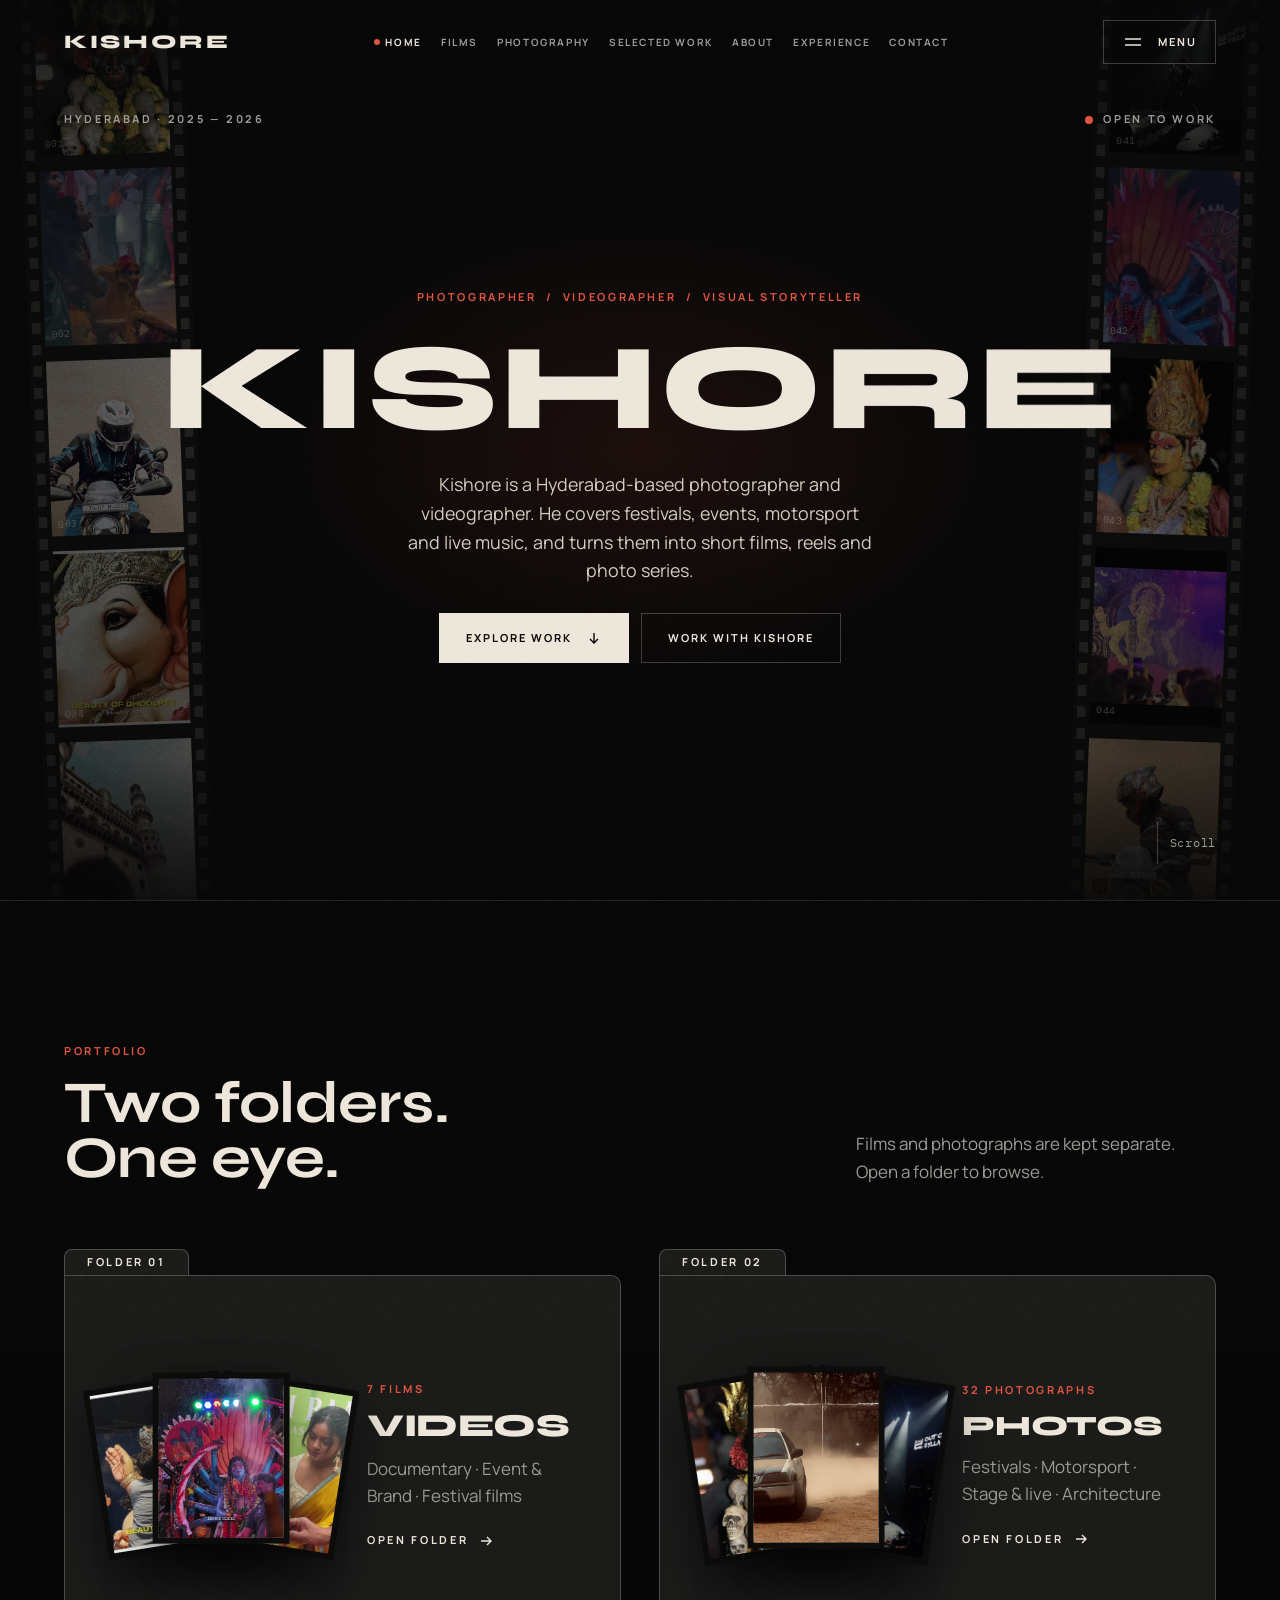
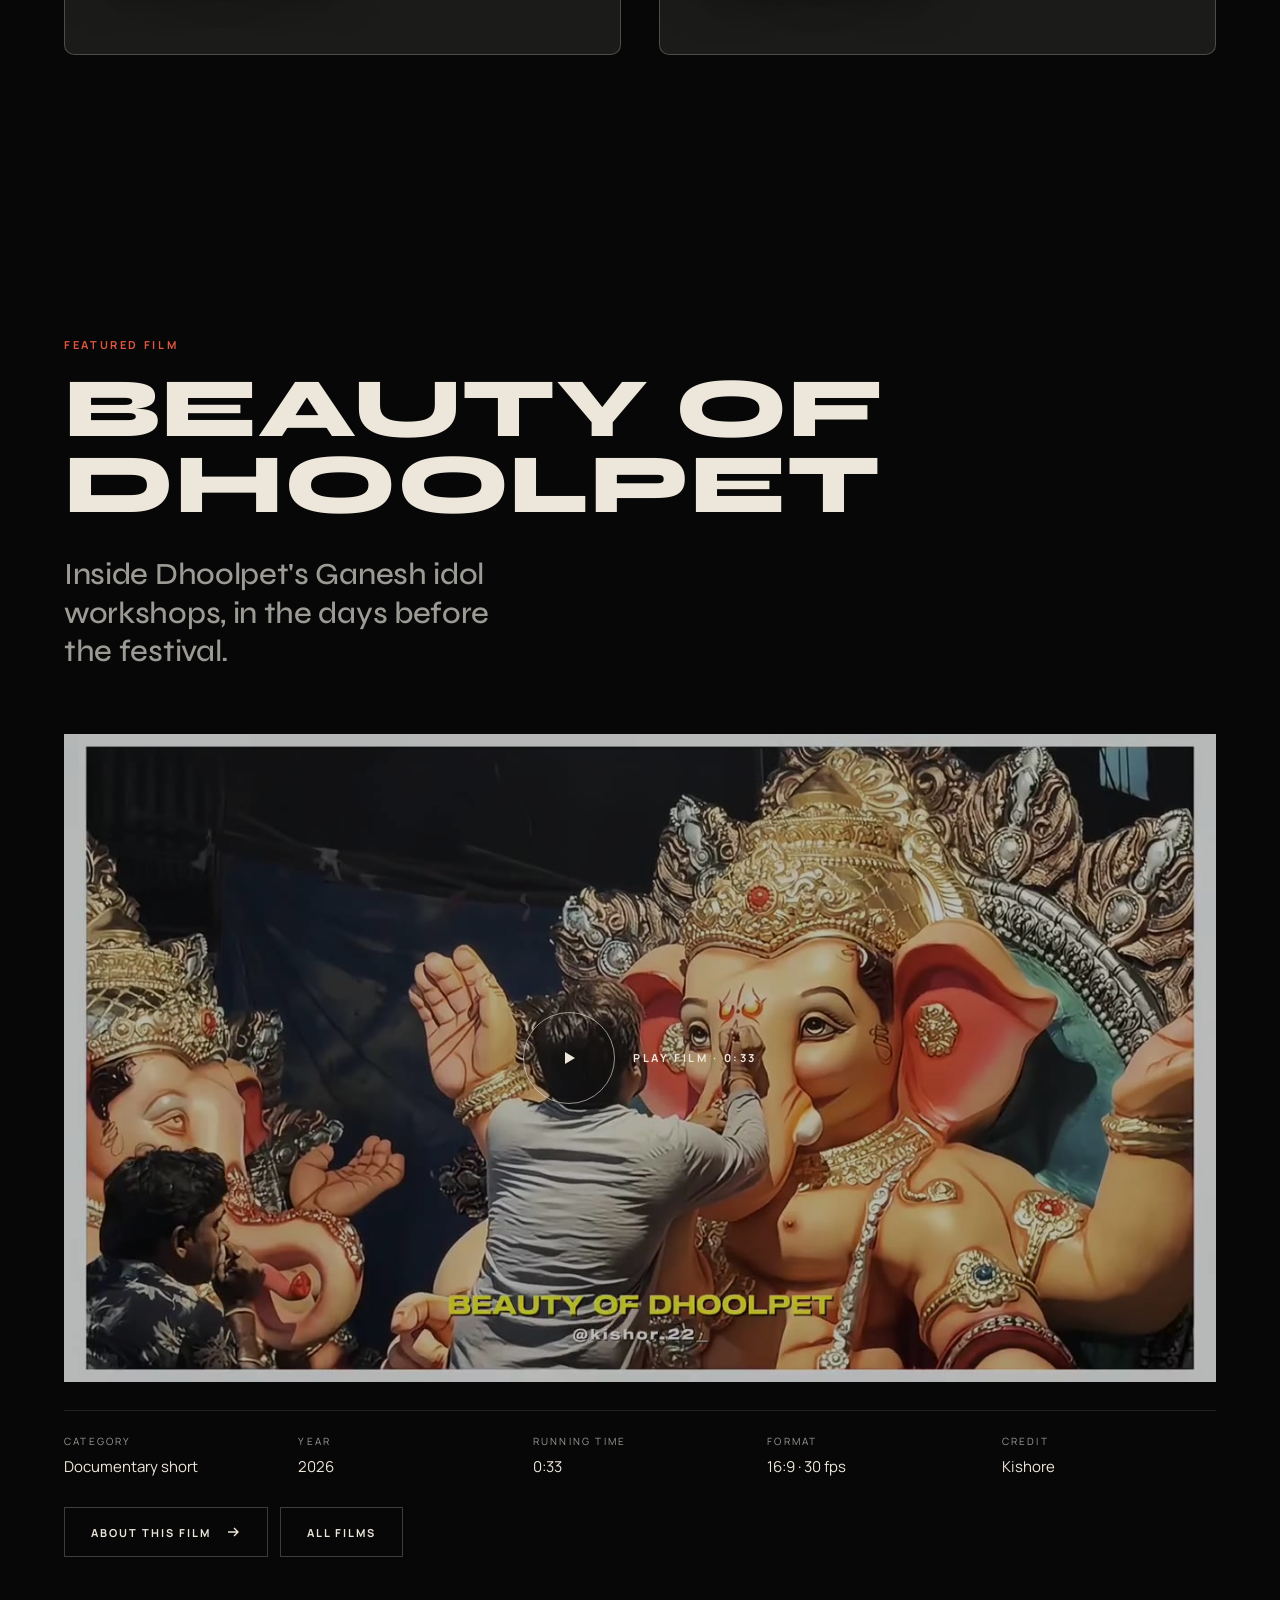
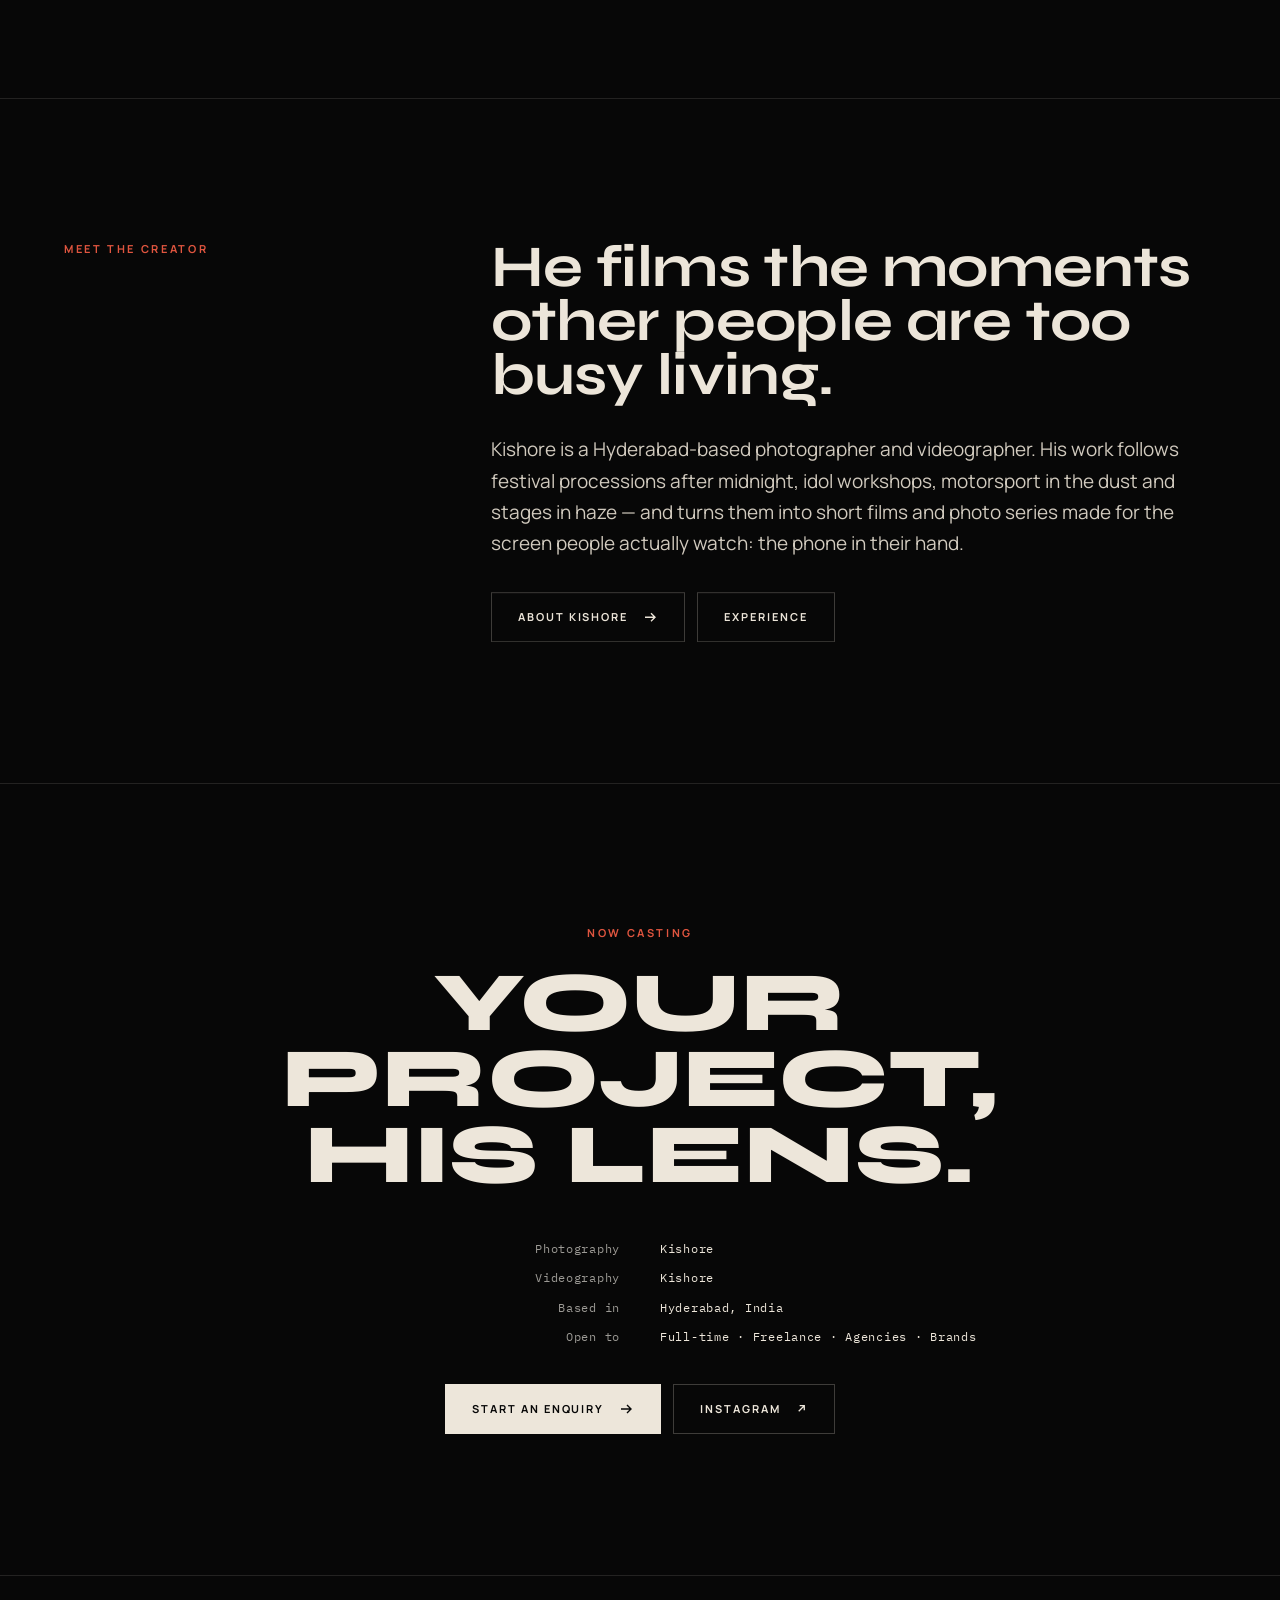
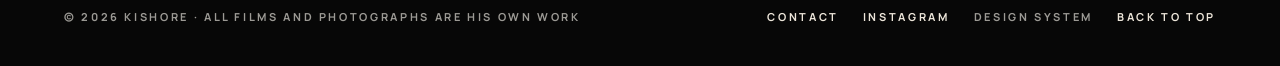
==== commit e04b475d: "Update design-system page for new type and opening Co-Authored-By: Claude Opus 5.5 <noreply@anthropi" ====
--- a/index.html
+++ b/index.html
@@ -419,13 +419,12 @@
 <div class="row between g24" data-in style="align-items: flex-end"><p class="lede silver" style="max-width: 30ch">Tokens, components and motion for the cinematic portfolio.</p></div></div></section>
 <section class="wrap sec" style="padding-top: 0"><h2 class="credit red" style="margin-bottom: 24px">Colour</h2><div style="display: grid; grid-template-columns: repeat(auto-fit, minmax(160px, 1fr)); gap: 20px"><div class="sw"><i style="background: #070707"></i><span class="credit">Black</span><span class="mono silver">#070707 · Ground</span></div><div class="sw"><i style="background: #111110"></i><span class="credit">Charcoal</span><span class="mono silver">#111110 · Panels, forms</span></div><div class="sw"><i style="background: #1B1B1A"></i><span class="credit">Graphite</span><span class="mono silver">#1B1B1A · Raised surfaces</span></div><div class="sw"><i style="background: #EDE6DA"></i><span class="credit">Warm white</span><span class="mono silver">#EDE6DA · Text · 16.2 : 1 on black</span></div><div class="sw"><i style="background: #9C9A95"></i><span class="credit">Silver</span><span class="mono silver">#9C9A95 · Secondary text · 7.2 : 1</span></div><div class="sw"><i style="background: #E0553F"></i><span class="credit">Tally red</span><span class="mono silver">#E0553F · Accent · 5.3 : 1 — REC dot, progress, active</span></div></div></section>
 <section class="wrap sec ruled"><h2 class="credit red" style="margin-bottom: 24px">Type</h2><div class="col g32">
-<div class="row between"><span class="disp caps h-xl">Kishore</span><span class="mono silver">Bodoni Moda · display · uppercase · +0.02 – 0.14em</span></div>
-<div class="row between"><span class="lede">Real festivals, real crowds, real light.</span><span class="mono silver">Bodoni Moda italic · ledes</span></div>
-<div class="row between"><span class="credit">Photographer / Videographer</span><span class="mono silver">Archivo Expanded 125 · 11–12px · +0.24 – 0.32em · credits &amp; UI</span></div>
+<div class="row between"><span class="disp caps h-xl">Kishore</span><span class="mono silver">Syne 700–800 · display · headings &amp; name</span></div>
+<div class="row between"><span class="lede">Real festivals, real crowds, real light.</span><span class="mono silver">Syne 500 · ledes</span></div>
+<div class="row between"><span class="credit">Photographer / Videographer</span><span class="mono silver">Manrope 700 · 11–12px · +0.24em · credits &amp; UI · Manrope 400 body</span></div>
 <div class="row between"><span class="mono">TC 00:00:08:12 · SC 01 · TK 01</span><span class="mono silver">IBM Plex Mono · timecode &amp; metadata</span></div>
 </div></section>
 <section class="wrap sec ruled"><h2 class="credit red" style="margin-bottom: 24px">Ratios</h2><div class="row g24" style="align-items: flex-end">
-<div class="col g8"><div style="width: 330px; aspect-ratio: 2.2 / 1; background: var(--graphite)"></div><span class="mono silver">2.20:1 · opening scene</span></div>
 <div class="col g8"><div style="width: 240px; aspect-ratio: 16 / 9; background: var(--graphite)"></div><span class="mono silver">16:9 · documentary</span></div>
 <div class="col g8"><div style="width: 135px; aspect-ratio: 1 / 1; background: var(--graphite)"></div><span class="mono silver">1:1</span></div>
 <div class="col g8"><div style="width: 101px; aspect-ratio: 9 / 16; background: var(--graphite)"></div><span class="mono silver">9:16 · reels</span></div>
@@ -437,9 +436,9 @@
 <div class="col g16"><span class="credit silver">Player</span><p class="silver">Poster → play ring → controls: play/pause, timecode, scrub, mute, full screen (falls back to a theatre overlay when the browser blocks full screen). Space/K play, M mute, F full screen, ← → seek 5s. Only one film plays at a time.</p></div>
 </div></section>
 <section class="wrap sec ruled"><h2 class="credit red" style="margin-bottom: 24px">Motion</h2>
-<table class="spec mono"><thead><tr><th>Moment</th><th>Property</th><th>Duration</th><th>Easing</th><th>Trigger</th></tr></thead><tbody><tr><td>Opening — name</td><td>Letters fade + rise, 70ms stagger</td><td>1600ms</td><td>expo.out</td><td>Load</td></tr><tr><td>Opening — video</td><td>Poster → video cross-fade on canplay</td><td>1800ms</td><td>ease</td><td>Load</td></tr><tr><td>Letterbox</td><td>Bars 0 → 9vh</td><td>1400ms</td><td>power3.inOut</td><td>Load</td></tr><tr><td>Page change — slate</td><td>Fade to black, scene number + page name, red progress bar</td><td>450 / 500 / 450ms</td><td>power2</td><td>Navigation</td></tr><tr><td>Section reveal</td><td>Opacity + y 30 → 0</td><td>1100ms</td><td>expo.out</td><td>Enters view</td></tr><tr><td>Image mask</td><td>clip-path inset(100% 0 0 0) → 0</td><td>1300ms</td><td>power3.inOut</td><td>Enters view</td></tr><tr><td>Film thumbnail</td><td>Muted preview fades in over poster</td><td>600ms</td><td>ease</td><td>Hover / focus</td></tr><tr><td>Player entrance</td><td>Poster scale 1 → 1.04 + fade, controls rise</td><td>800ms</td><td>expo.out</td><td>Play</td></tr><tr><td>Menu</td><td>Full-screen fade, titles rise in sequence</td><td>700ms</td><td>expo.out</td><td>Click</td></tr><tr><td>Grain</td><td>6-step jitter, 7% overlay</td><td>1s loop</td><td>steps</td><td>Ambient</td></tr></tbody></table>
-<p class="silver" style="margin-top: 24px; max-width: 70ch">No scroll hijacking, no preloader, no autoplay sound. With reduced motion on, the hero holds on its poster frame, grain stops and every reveal renders in place.</p></section>
-<section class="wrap sec ruled"><h2 class="credit red" style="margin-bottom: 24px">Video delivery</h2><p class="silver" style="max-width: 70ch">H.264 MP4 with faststart; hero loops are silent, 14 – 15s, 3.5 – 4.5 MB, with a separate vertical loop for portrait screens. Every other film loads nothing until it is played or hovered (preload="none") and shows a poster first.</p></section></div></main>
+<table class="spec mono"><thead><tr><th>Moment</th><th>Property</th><th>Duration</th><th>Easing</th><th>Trigger</th></tr></thead><tbody><tr><td>Opening — name</td><td>Letters fade + rise, 70ms stagger</td><td>1600ms</td><td>expo.out</td><td>Load</td></tr><tr><td>Opening — film strips</td><td>Two strips of his frames drift up / down</td><td>70s loop</td><td>linear</td><td>Ambient</td></tr><tr><td>Folders</td><td>Fanned previews spread on hover</td><td>800ms</td><td>expo.out</td><td>Hover / focus</td></tr><tr><td>Page change — slate</td><td>Fade to black, scene number + page name, red progress bar</td><td>450 / 500 / 450ms</td><td>power2</td><td>Navigation</td></tr><tr><td>Section reveal</td><td>Opacity + y 30 → 0</td><td>1100ms</td><td>expo.out</td><td>Enters view</td></tr><tr><td>Image mask</td><td>clip-path inset(100% 0 0 0) → 0</td><td>1300ms</td><td>power3.inOut</td><td>Enters view</td></tr><tr><td>Film thumbnail</td><td>Muted preview fades in over poster</td><td>600ms</td><td>ease</td><td>Hover / focus</td></tr><tr><td>Player entrance</td><td>Poster scale 1 → 1.04 + fade, controls rise</td><td>800ms</td><td>expo.out</td><td>Play</td></tr><tr><td>Menu</td><td>Full-screen fade, titles rise in sequence</td><td>700ms</td><td>expo.out</td><td>Click</td></tr><tr><td>Grain</td><td>6-step jitter, 7% overlay</td><td>1s loop</td><td>steps</td><td>Ambient</td></tr></tbody></table>
+<p class="silver" style="margin-top: 24px; max-width: 70ch">No scroll hijacking, no preloader, no autoplay sound. With reduced motion on, the film strips and grain stop and every reveal renders in place.</p></section>
+<section class="wrap sec ruled"><h2 class="credit red" style="margin-bottom: 24px">Video delivery</h2><p class="silver" style="max-width: 70ch">H.264 MP4 with faststart. Every film loads nothing until it is played or hovered (preload="none") and shows a poster first. Only one film plays at a time.</p></section></div></main>
 <footer class="wrap foot"><span class="credit silver">© 2026 Kishore · All films and photographs are his own work</span>
 <div class="row"><a class="credit" href="#contact">Contact</a><a class="credit" href="https://www.instagram.com/_.kishor.22_/" target="_blank" rel="noopener">Instagram</a><a class="credit silver" href="#design-system">Design system</a><button type="button" class="credit" data-scroll="top" style="background: none; border: 0; cursor: pointer; padding: 0">Back to top</button></div></footer>
 <div class="lb" id="lb" role="dialog" aria-modal="true" aria-label="Photograph viewer" hidden>
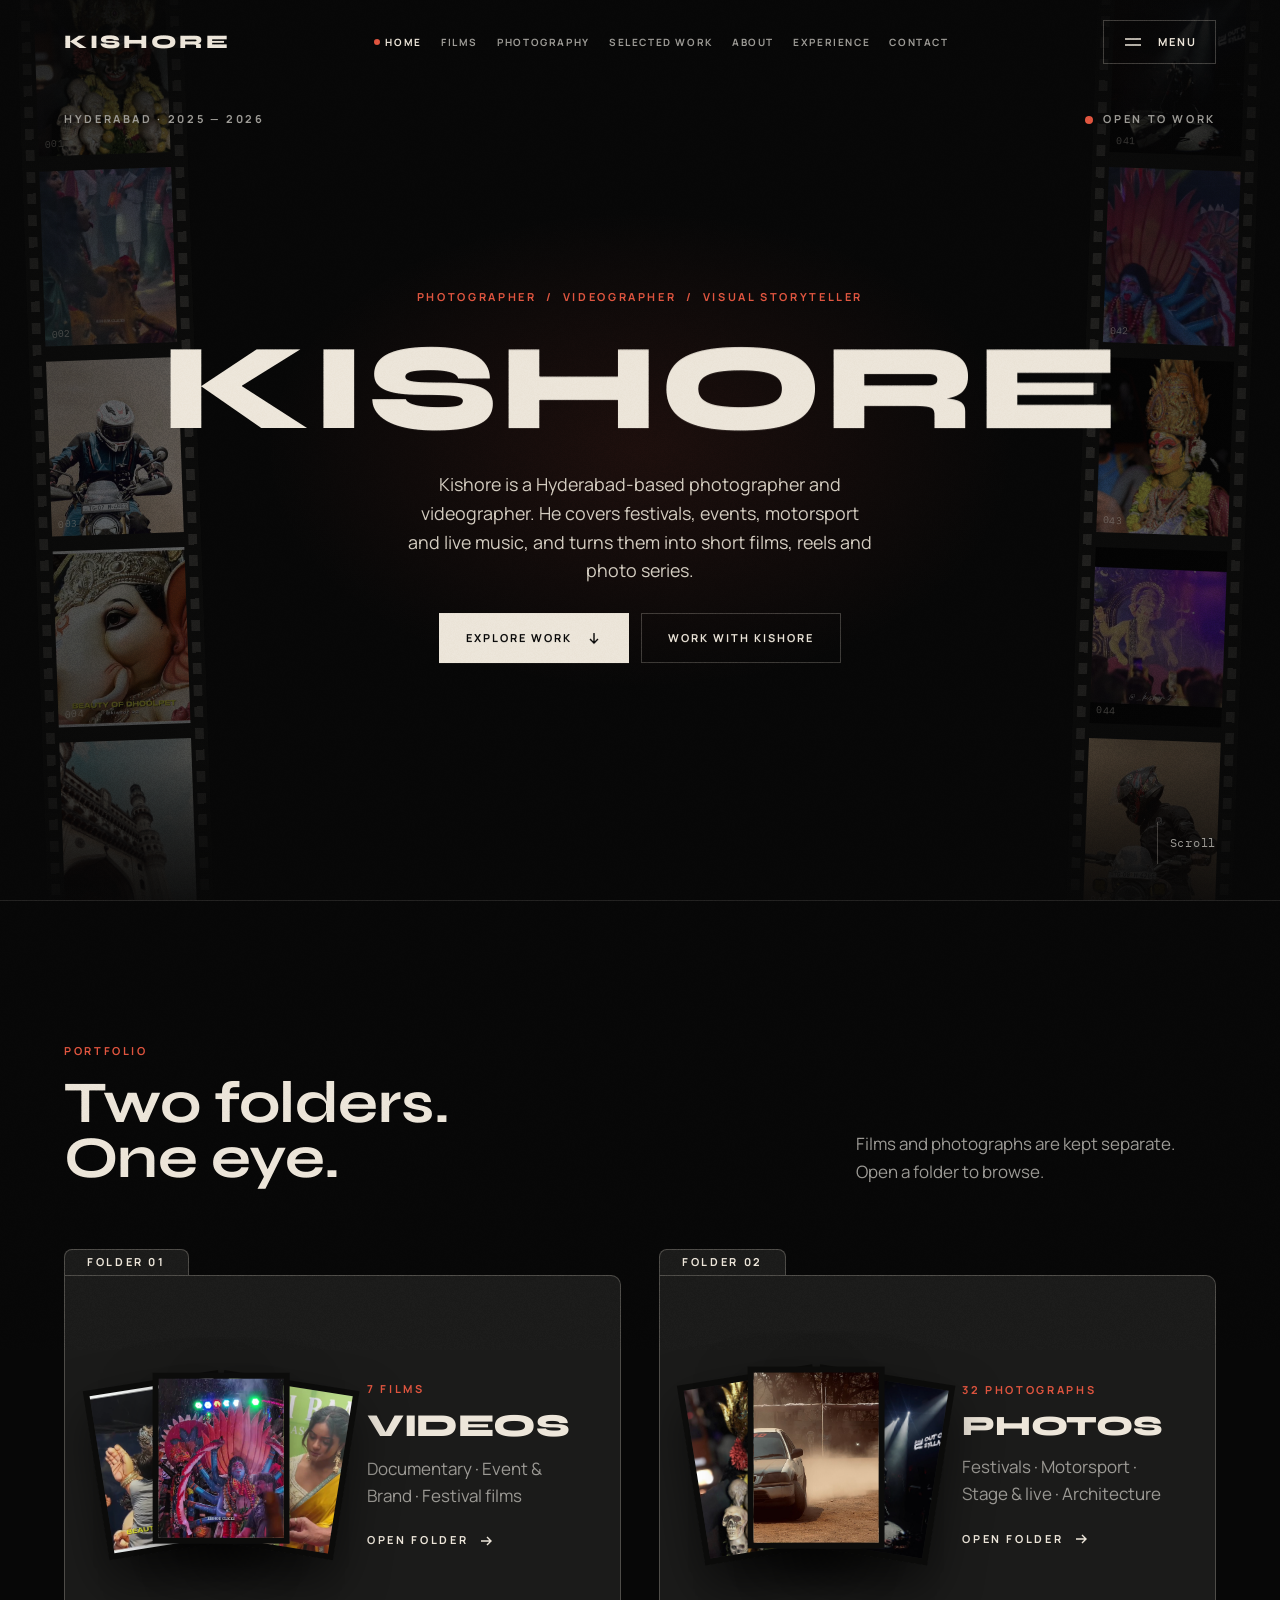
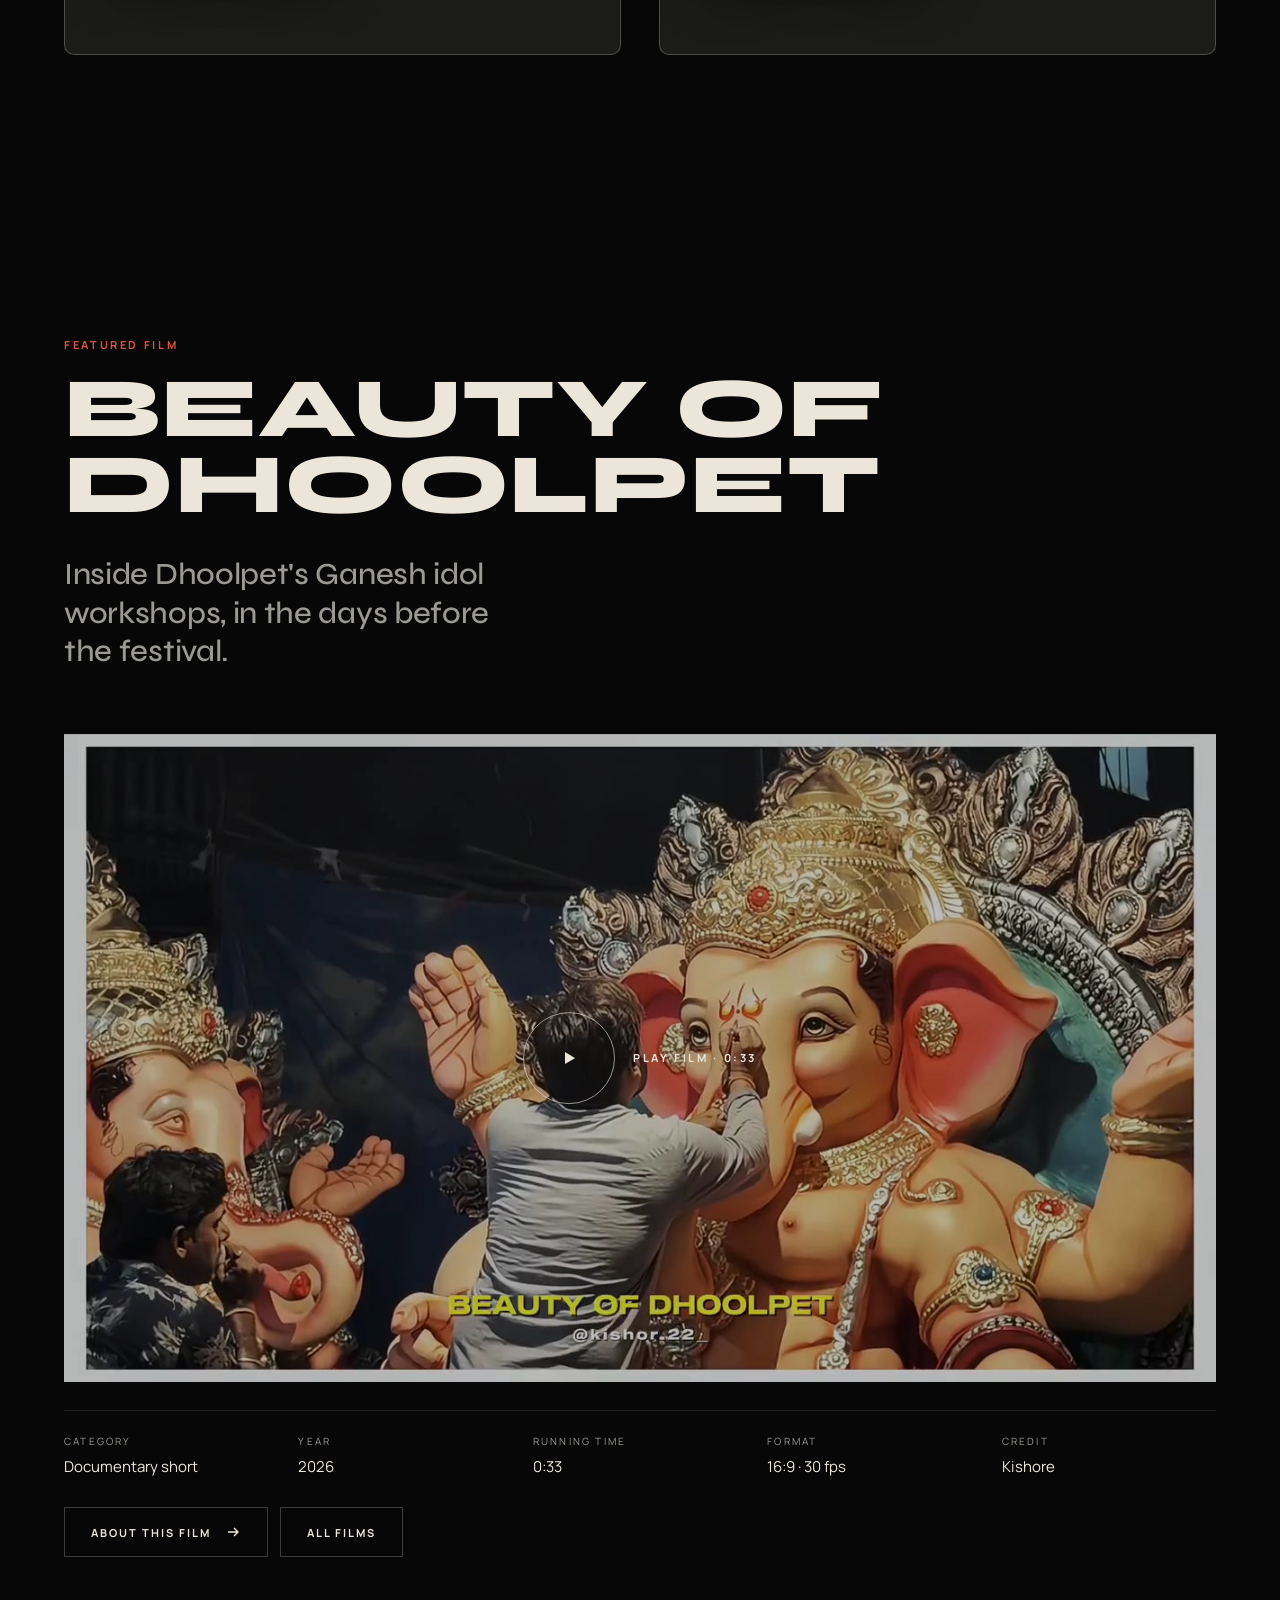
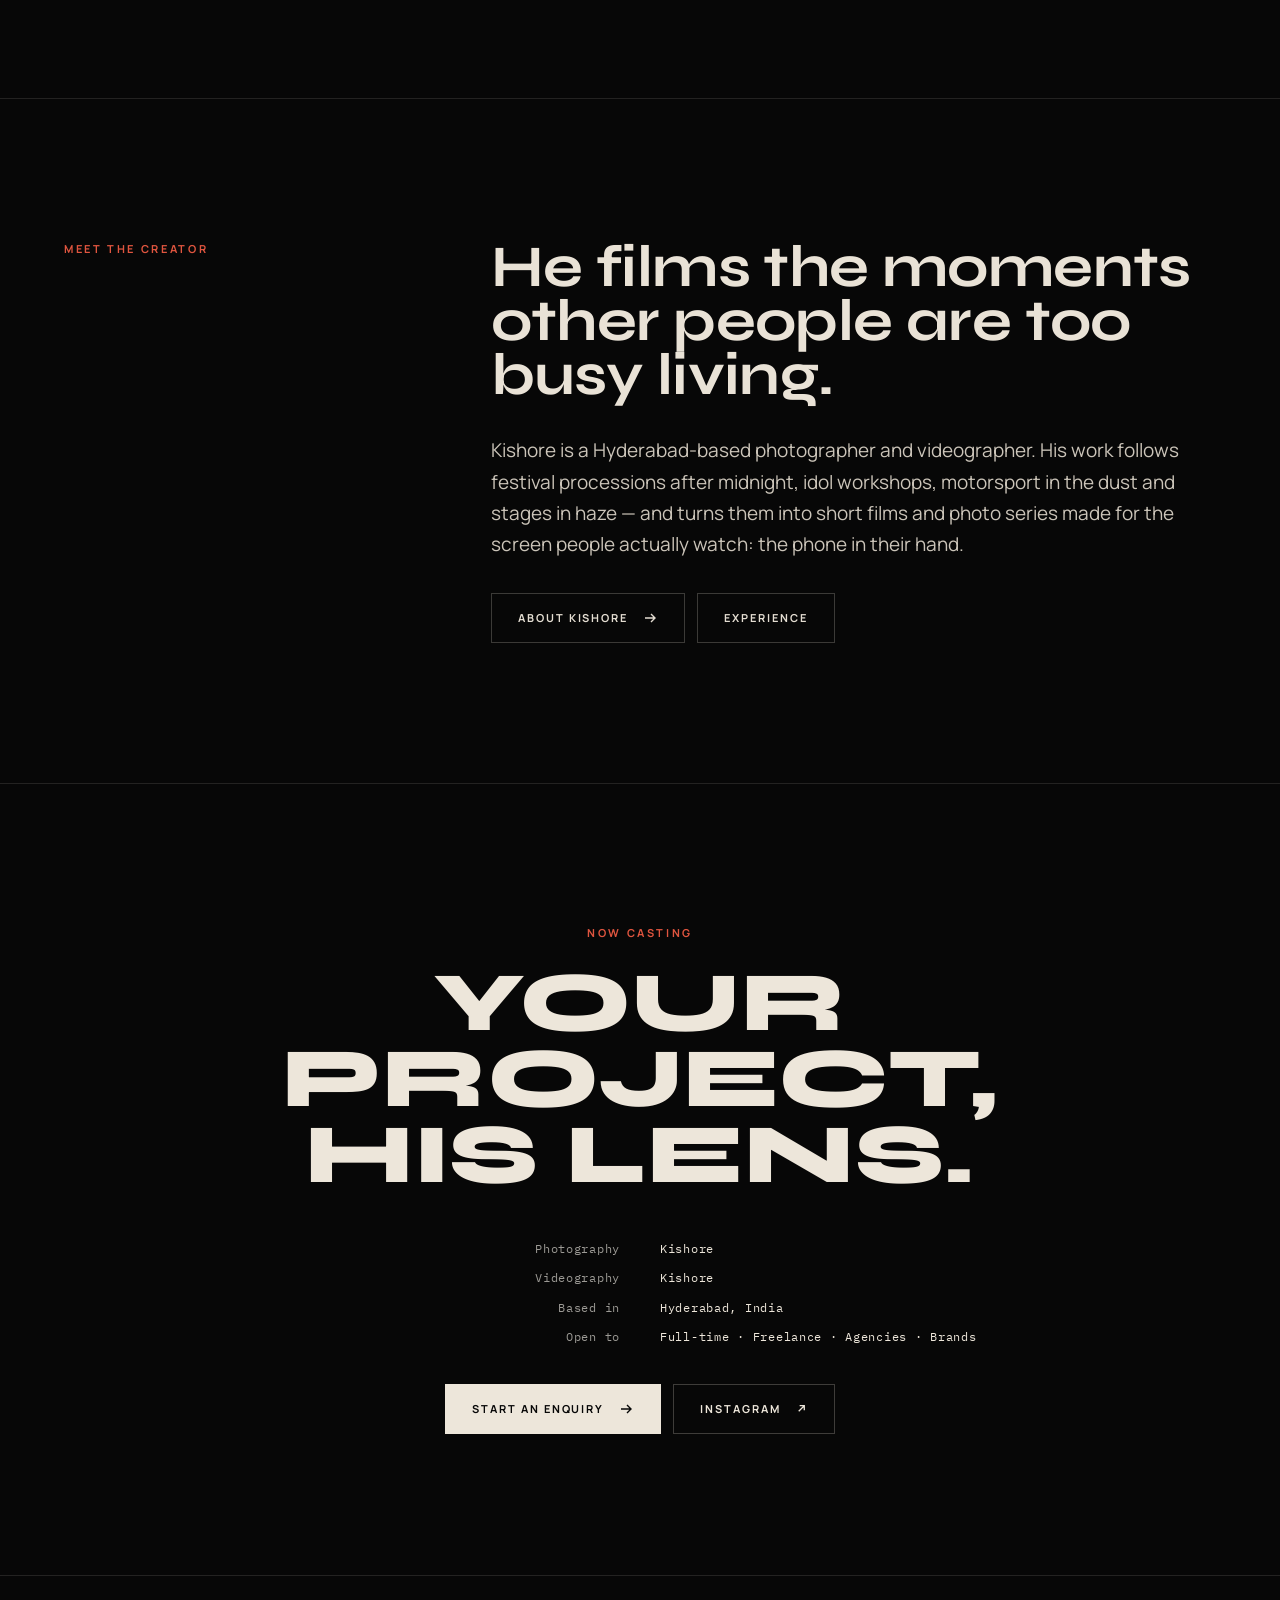
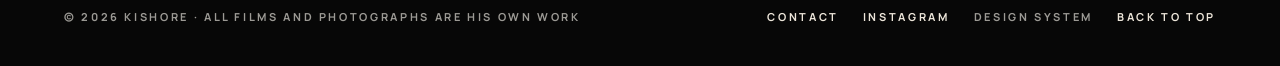
==== commit ea0ea6b1: "Let Kishore add new work himself: content.json, uploads folders, add.html helper Co-Authored-By: Cla" ====
--- a/index.html
+++ b/index.html
@@ -43,9 +43,9 @@
 <div class="wrap"><div class="head"><div class="col g16"><span class="credit red" data-in-view>Portfolio</span><h2 id="pf-h" class="disp h-l" data-in-view>Two folders.<br>One eye.</h2></div><p class="silver" style="max-width: 36ch" data-in-view>Films and photographs are kept separate. Open a folder to browse.</p></div>
 <div class="folders"><a class="folder vid" href="#films"><span class="folder-tab credit">Folder 01</span>
 <div class="folder-body"><div class="fan"><img src="video/dhoolpet.jpg" alt="" loading="lazy"><img src="video/fire-and-faith.jpg" alt="" loading="lazy"><img src="video/sakhi-bazaar.jpg" alt="" loading="lazy"></div>
-<div class="folder-txt"><span class="credit red">7 films</span><h3 class="disp">Videos</h3><p class="silver">Documentary · Event &amp; Brand · Festival films</p><span class="credit open">Open folder <svg aria-hidden="true" width="16" height="16" viewBox="0 0 16 16" fill="none" stroke="currentColor" stroke-width="1.4"><path d="M3 8h10M9 4l4 4-4 4"/></svg></span></div></div></a><a class="folder pho" href="#photography"><span class="folder-tab credit">Folder 02</span>
+<div class="folder-txt"><span class="credit red"><span data-count="films">7</span> films</span><h3 class="disp">Videos</h3><p class="silver">Documentary · Event &amp; Brand · Festival films</p><span class="credit open">Open folder <svg aria-hidden="true" width="16" height="16" viewBox="0 0 16 16" fill="none" stroke="currentColor" stroke-width="1.4"><path d="M3 8h10M9 4l4 4-4 4"/></svg></span></div></div></a><a class="folder pho" href="#photography"><span class="folder-tab credit">Folder 02</span>
 <div class="folder-body"><div class="fan"><img src="thumb/k7871.jpg" alt="" loading="lazy"><img src="img/k6229.jpg" alt="" loading="lazy"><img src="thumb/k4925.jpg" alt="" loading="lazy"></div>
-<div class="folder-txt"><span class="credit red">32 photographs</span><h3 class="disp">Photos</h3><p class="silver">Festivals · Motorsport · Stage &amp; live · Architecture</p><span class="credit open">Open folder <svg aria-hidden="true" width="16" height="16" viewBox="0 0 16 16" fill="none" stroke="currentColor" stroke-width="1.4"><path d="M3 8h10M9 4l4 4-4 4"/></svg></span></div></div></a></div></div></section>
+<div class="folder-txt"><span class="credit red"><span data-count="photos">32</span> photographs</span><h3 class="disp">Photos</h3><p class="silver">Festivals · Motorsport · Stage &amp; live · Architecture</p><span class="credit open">Open folder <svg aria-hidden="true" width="16" height="16" viewBox="0 0 16 16" fill="none" stroke="currentColor" stroke-width="1.4"><path d="M3 8h10M9 4l4 4-4 4"/></svg></span></div></div></a></div></div></section>
 <section id="featured" class="sec" aria-labelledby="feat-h">
 <div class="wrap">
 <div class="head"><div class="col g16"><span class="credit red" data-in-view>Featured film</span><h2 id="feat-h" class="disp caps h-xl" data-in-view>Beauty of<br>Dhoolpet</h2></div>
@@ -389,7 +389,7 @@
 <h1 class="disp caps h-xxl" data-title-in>Experience</h1>
 <div class="row between g24" data-in style="align-items: flex-end"><p class="lede silver" style="max-width: 30ch">Films, events and photo series, 2025 — 2026.</p><a class="btn solid" href="#contact">Request résumé <svg aria-hidden="true" width="16" height="16" viewBox="0 0 16 16" fill="none" stroke="currentColor" stroke-width="1.4"><path d="M3 8h10M9 4l4 4-4 4"/></svg></a></div></div></section>
 <section class="wrap" style="padding-bottom: 80px"><dl class="facts">
-<div><dt>Role</dt><dd>Photographer &amp; Videographer</dd></div><div><dt>Location</dt><dd>Hyderabad, India</dd></div><div><dt>Films</dt><dd>7 published</dd></div><div><dt>Photographs</dt><dd>32 in portfolio</dd></div><div><dt>Open to</dt><dd>Full-time · Freelance · Agencies · Brands</dd></div>
+<div><dt>Role</dt><dd>Photographer &amp; Videographer</dd></div><div><dt>Location</dt><dd>Hyderabad, India</dd></div><div><dt>Films</dt><dd><span data-count="films">7</span> published</dd></div><div><dt>Photographs</dt><dd><span data-count="photos">32</span> in portfolio</dd></div><div><dt>Open to</dt><dd>Full-time · Freelance · Agencies · Brands</dd></div>
 </dl></section>
 <section class="wrap sec" style="padding-top: 0" aria-labelledby="log-h"><div class="head"><h2 id="log-h" class="disp caps h-l">Work &amp; coverage</h2><p class="credit silver">Each entry links to the work</p></div><a class="logrow" href="#film-nava-shakti"><span class="mono red">Oct 2026</span><span class="t">Nava Shakti Seva Samithi</span><span class="credit silver">Festival film · 1:1</span></a><a class="logrow" href="#film-dhoolpet"><span class="mono red">Sep 2026</span><span class="t">Beauty of Dhoolpet</span><span class="credit silver">Documentary short · Ganesh idol workshops</span></a><a class="logrow" href="#film-sakhi-bazaar"><span class="mono red">Aug 2026</span><span class="t">Sakhi Bazaar — season launch</span><span class="credit silver">Event &amp; brand film · launch-day coverage</span></a><a class="logrow" href="#selected-work"><span class="mono red">Aug 2026</span><span class="t">Goddess Night</span><span class="credit silver">Photo series · festival procession portraits</span></a><a class="logrow" href="#selected-work"><span class="mono red">Mar 2026</span><span class="t">Dirt-track motorsport meet</span><span class="credit silver">Photo series · riders and drift runs</span></a><a class="logrow" href="#selected-work"><span class="mono red">Mar 2026</span><span class="t">Concert night</span><span class="credit silver">Live music photography</span></a><a class="logrow" href="#photography"><span class="mono red">Feb 2026</span><span class="t">Kalotsav — ACE Engineering College</span><span class="credit silver">College cultural fest · stage photography</span></a><a class="logrow" href="#film-dasara-night"><span class="mono red">Oct 2025</span><span class="t">Navratri &amp; Dasara nights</span><span class="credit silver">Festival films · Dasara Night, Fire &amp; Faith</span></a><a class="logrow" href="#photography"><span class="mono red">Oct 2025</span><span class="t">Charminar, Old City</span><span class="credit silver">Architecture series</span></a><a class="logrow" href="#film-ganesh-pandal"><span class="mono red">Aug 2025</span><span class="t">Ganesh Chaturthi</span><span class="credit silver">Festival film · Pandal Lights · pandal photography</span></a><hr style="border: 0; border-top: 1px solid var(--line); margin: 0"></section>
 <section class="wrap sec ruled" aria-labelledby="sk-h"><div class="split"><h2 id="sk-h" class="disp caps h-l">Skills</h2><ul class="skills"><li>Event photography</li><li>Low-light &amp; stage lighting</li><li>Telephoto action</li><li>Portraiture in crowds</li><li>Composition &amp; framing</li><li>Colour grading</li><li>Black &amp; white</li><li>Short-form video editing</li><li>Vertical 9:16 reels</li><li>Captions &amp; on-screen text</li><li>Instagram content</li><li>Documentary storytelling</li><li>Event &amp; launch coverage</li><li>60 fps capture</li></ul></div></section></div><div class="view" data-view="contact" data-title="Contact" data-sc="14" hidden><section class="wrap" style="padding-top: 150px; padding-bottom: 56px">
--- a/css/site.css
+++ b/css/site.css
@@ -466,3 +466,5 @@
 }
 .op-name{display:block;white-space:nowrap}
 h1.disp,h2.disp,h3.disp,.folder-txt h3,.opt .disp,.next-film .disp,.fcard h3{overflow-wrap:normal;word-break:normal}
+.fthumb video.still{opacity:1}
+.fcard.previewing .fthumb video.still{opacity:0}
